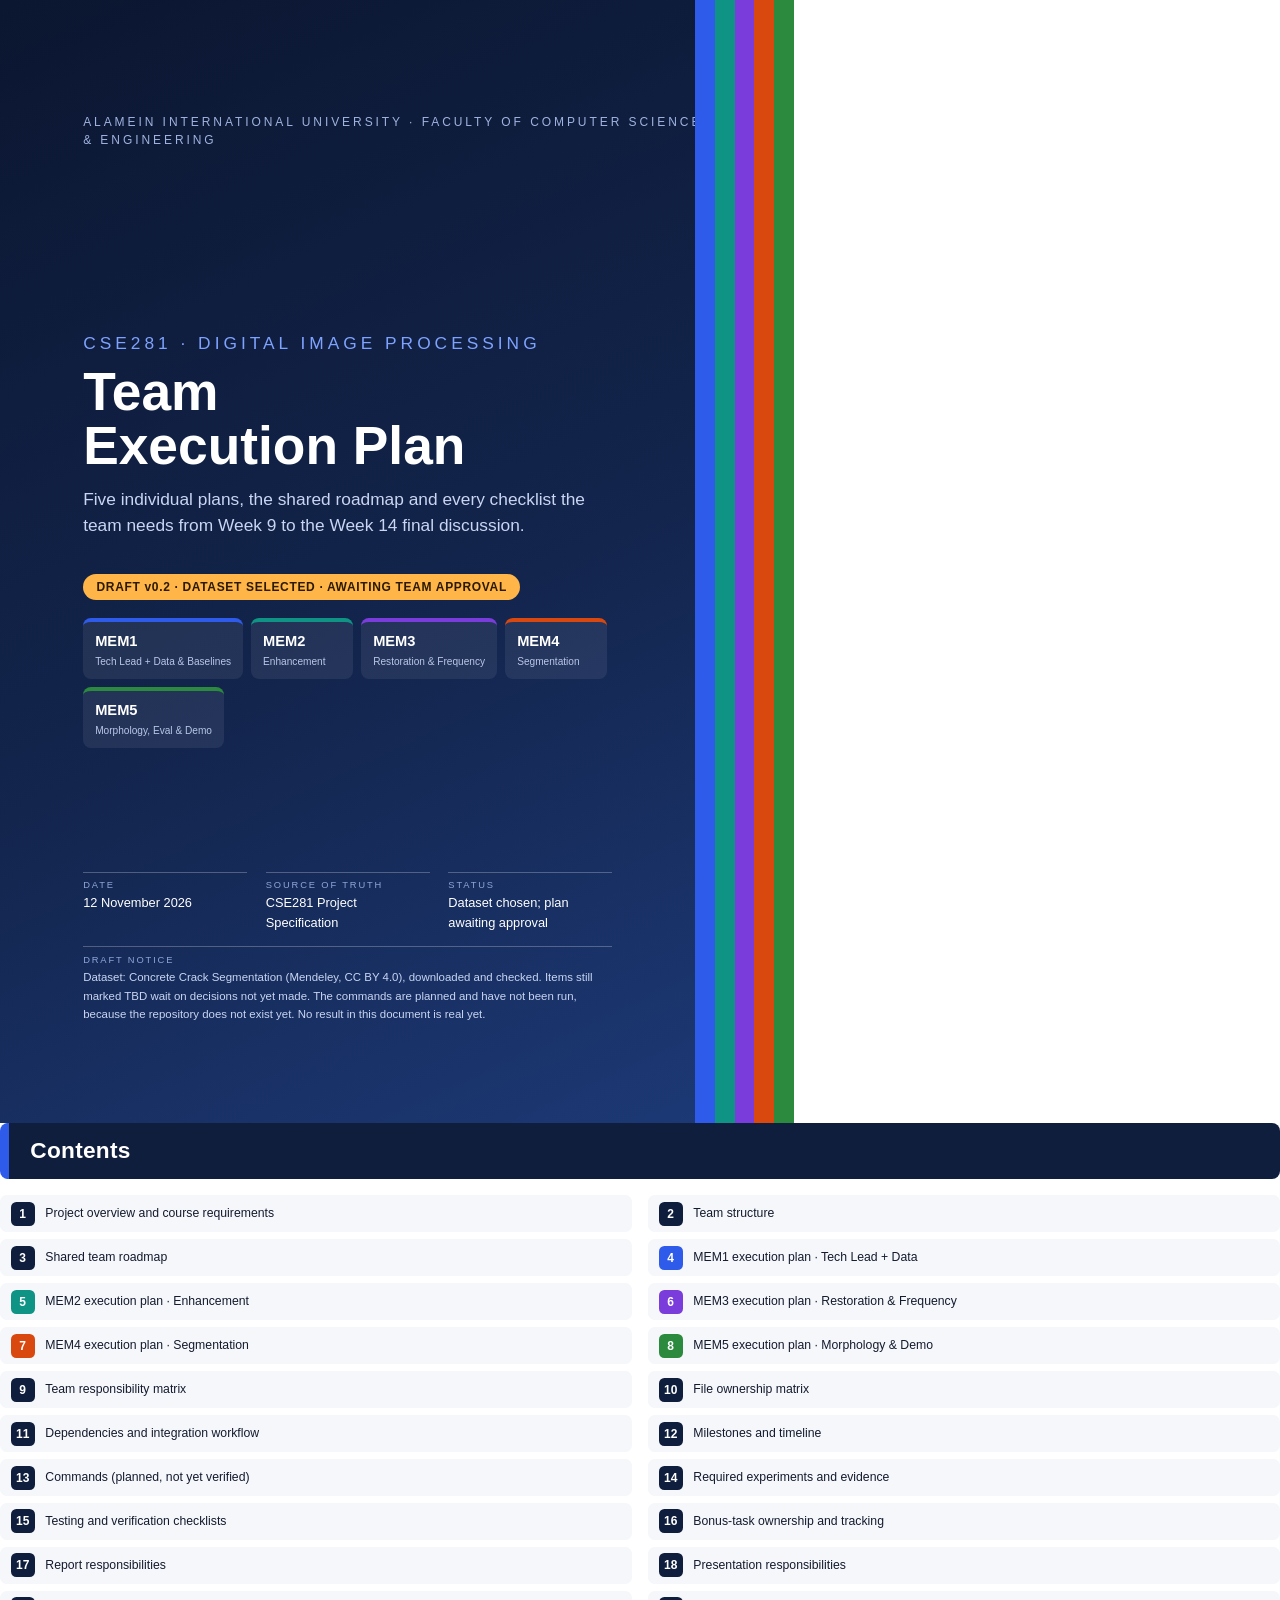
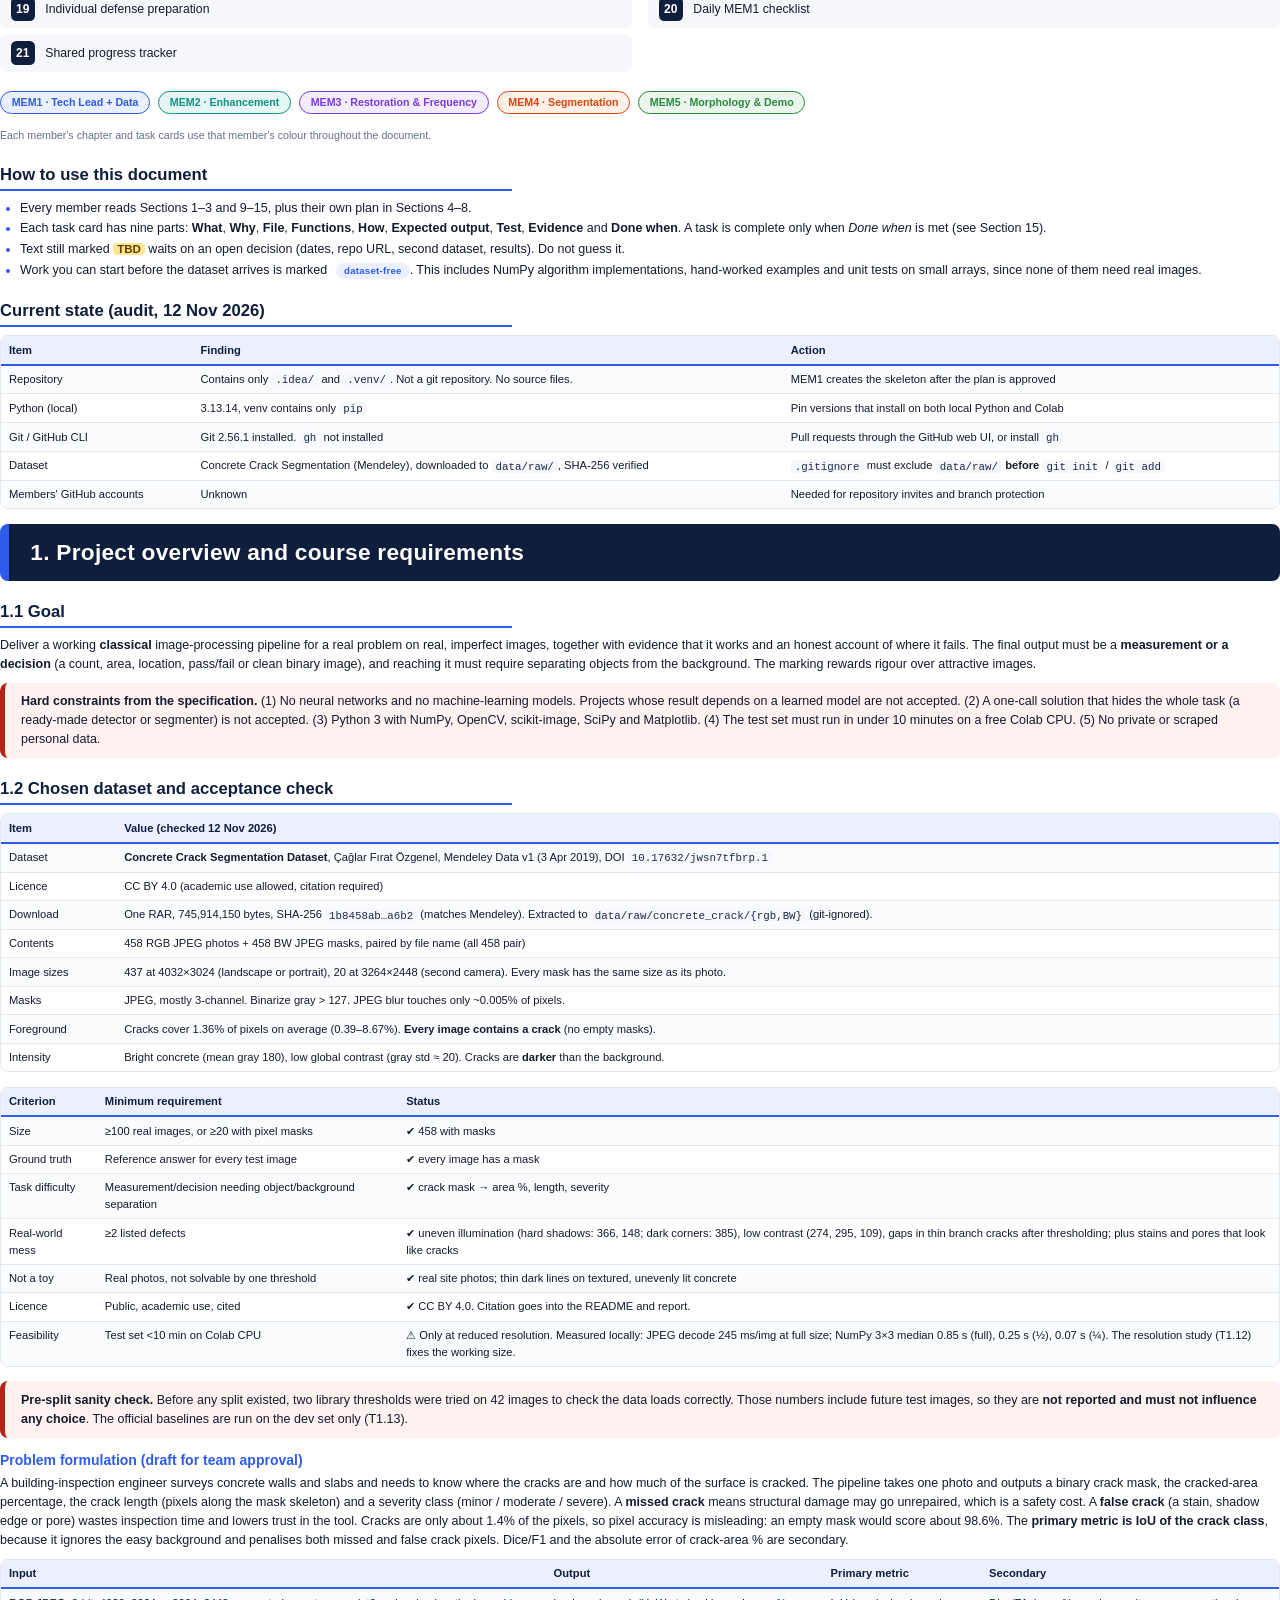
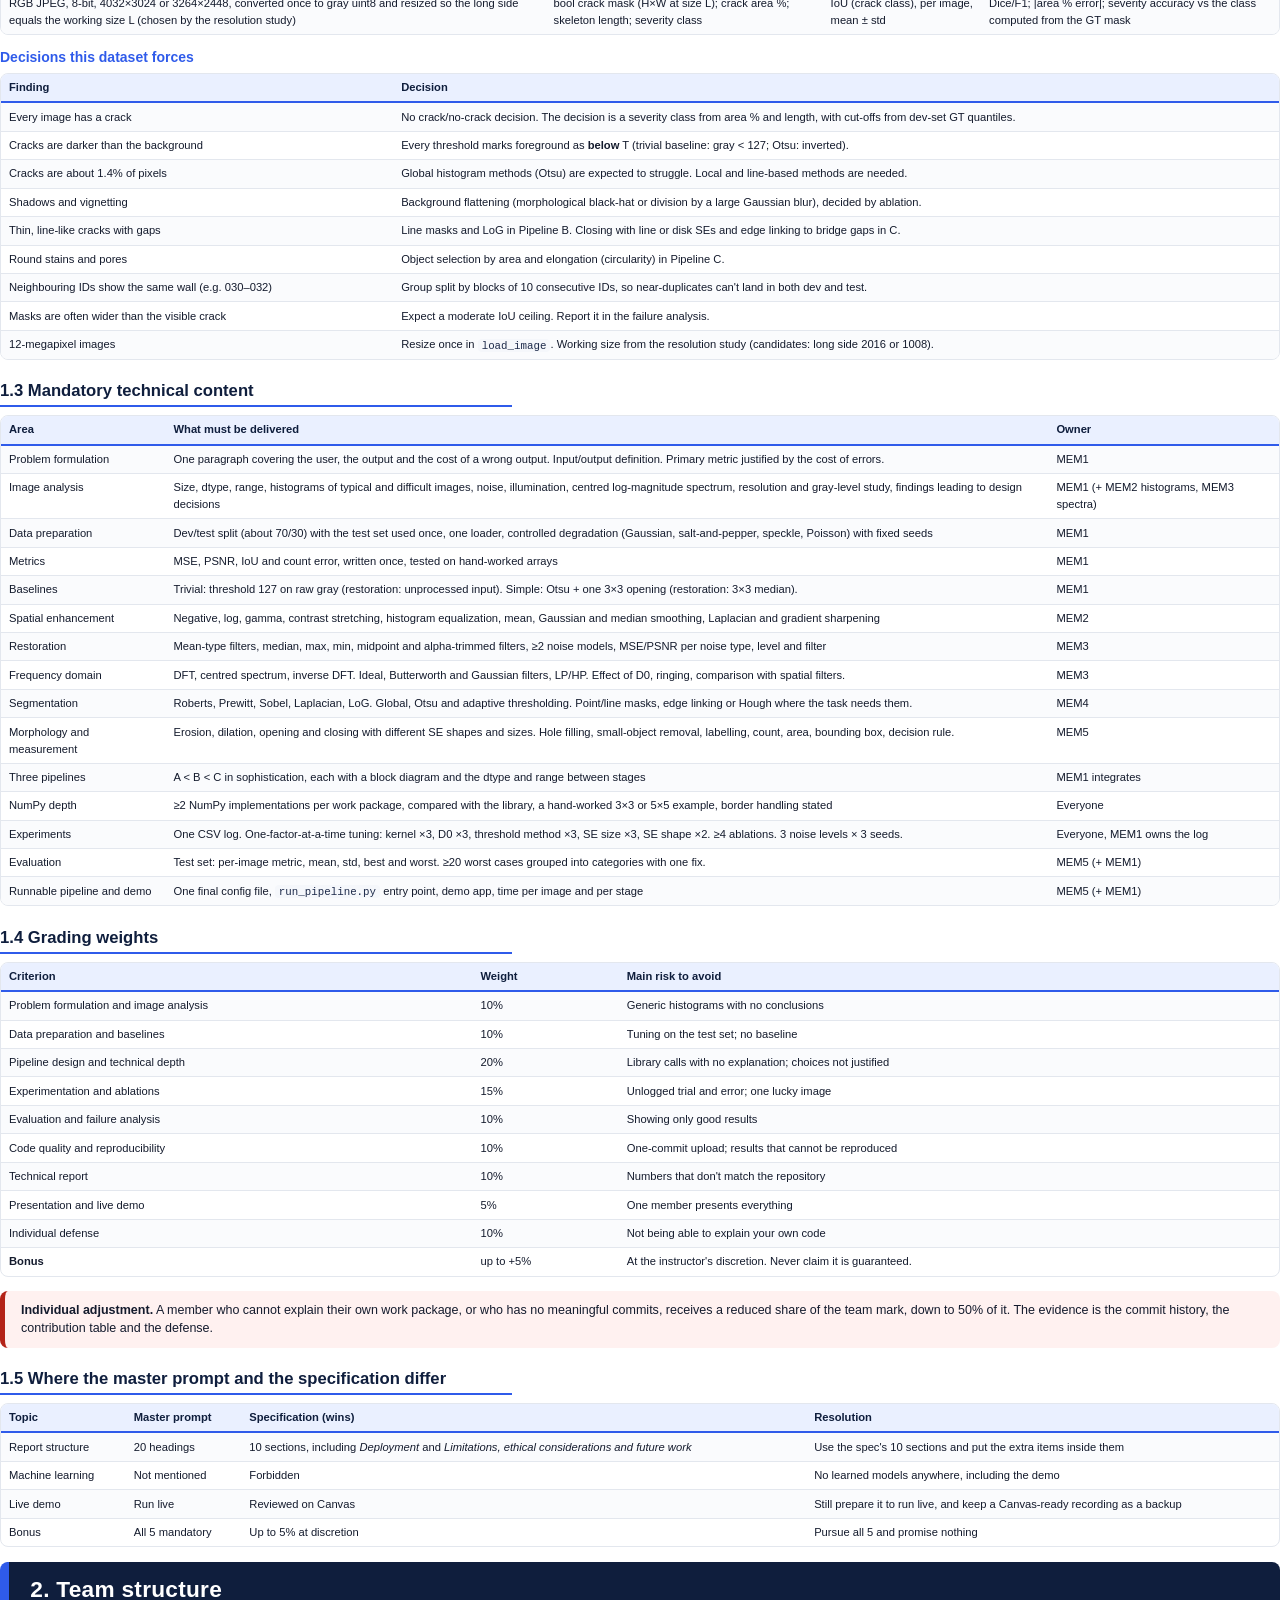
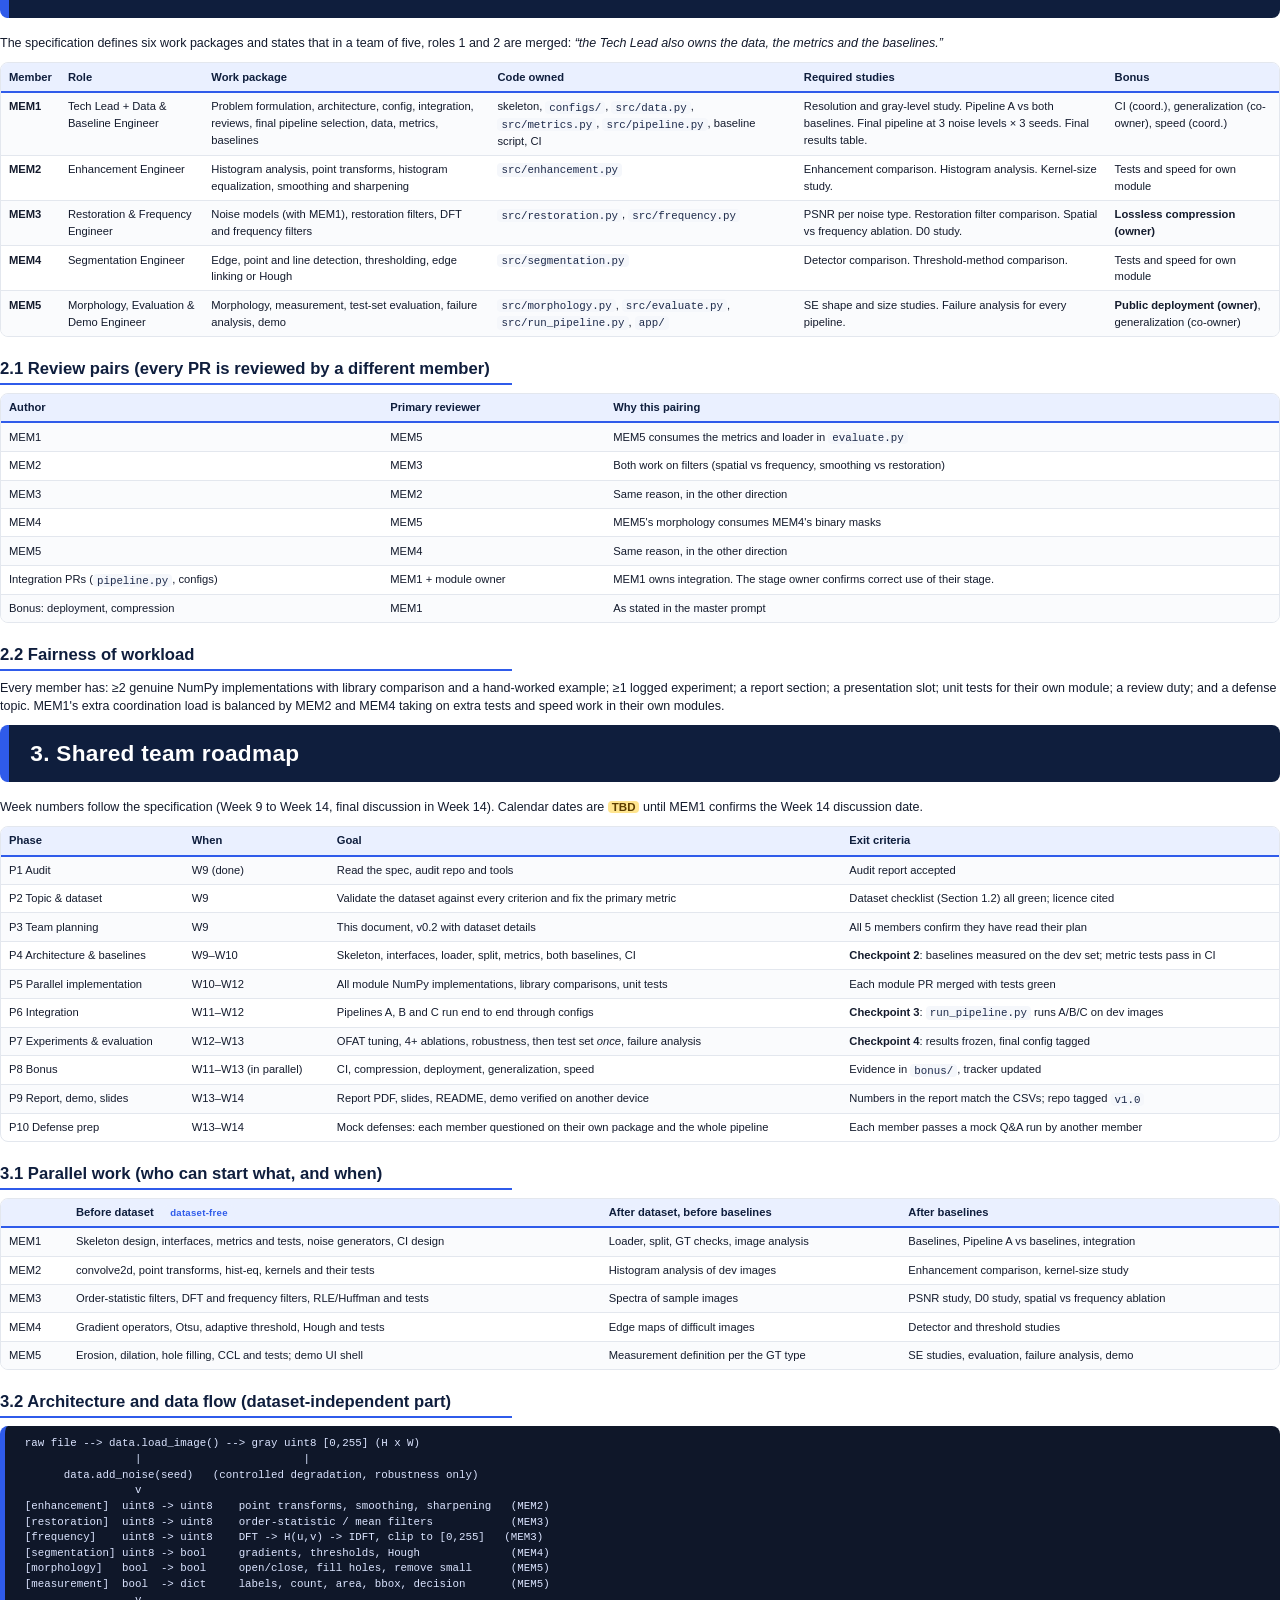
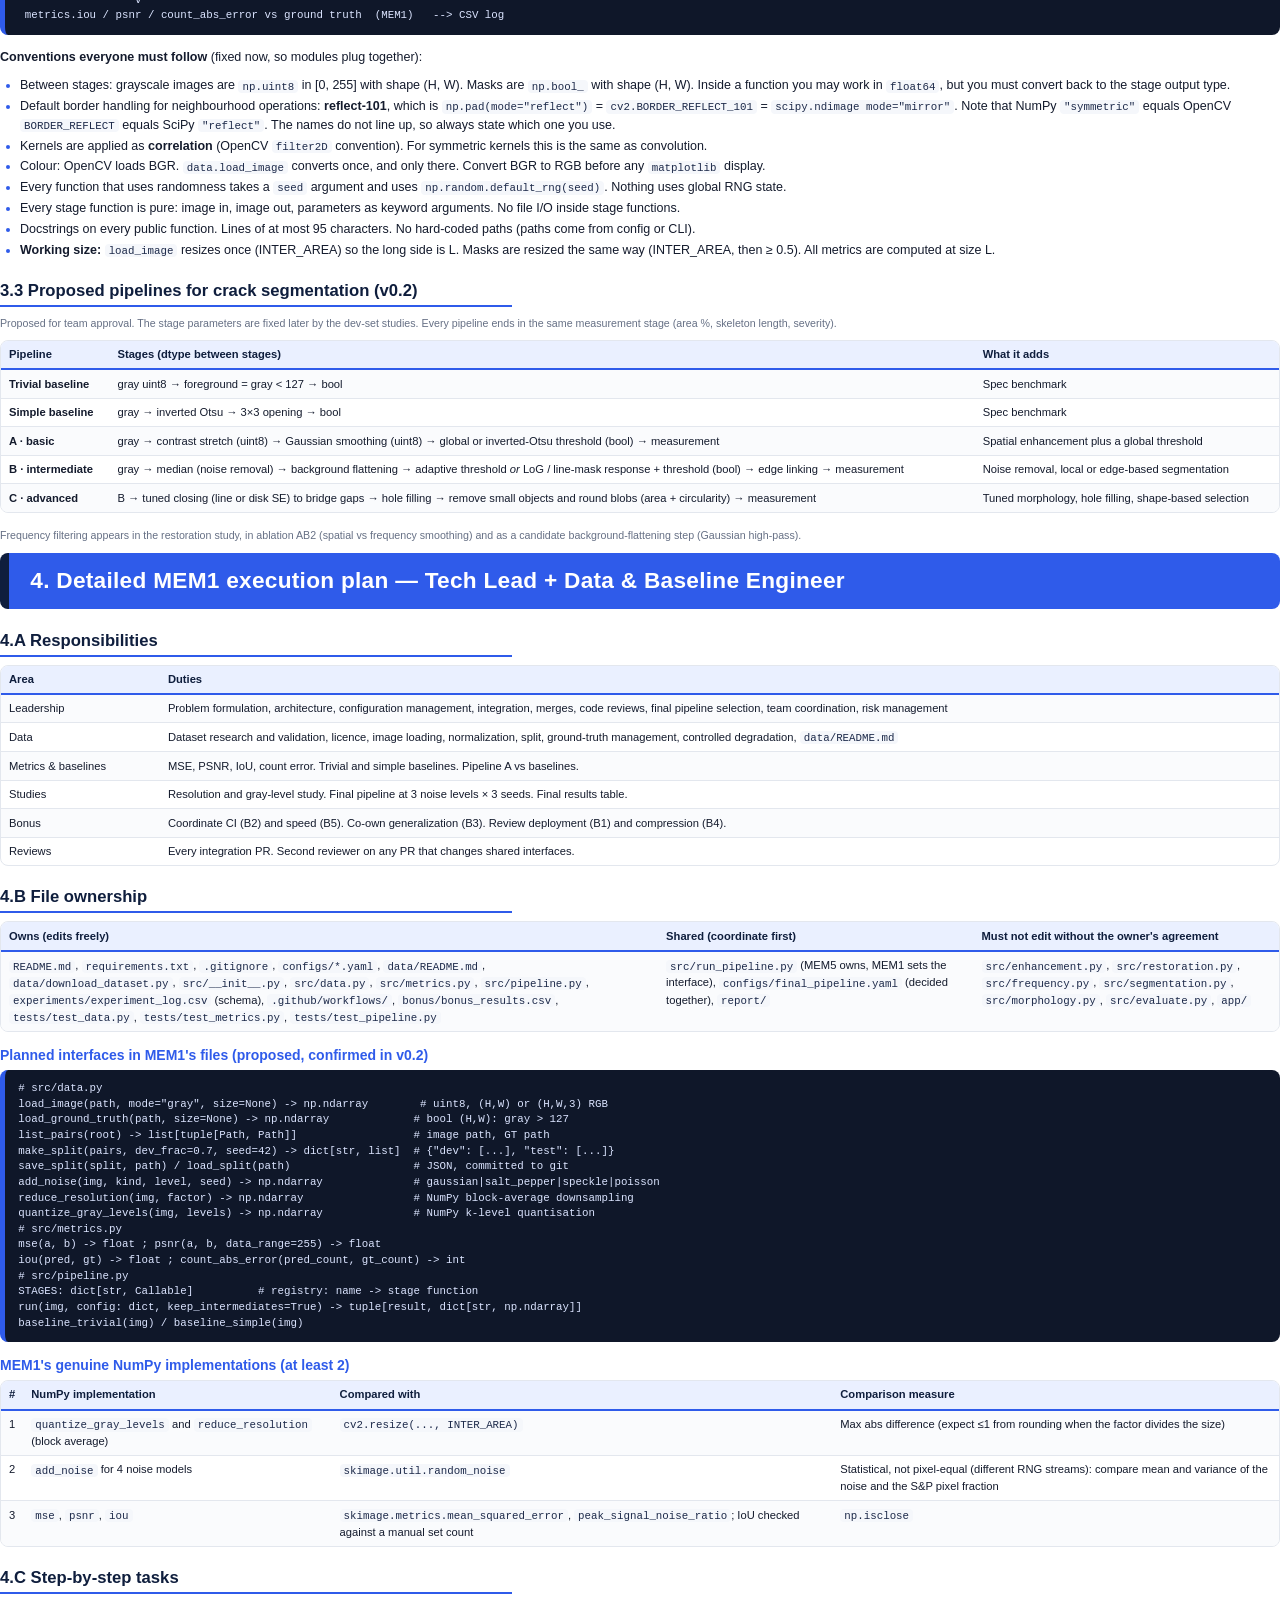
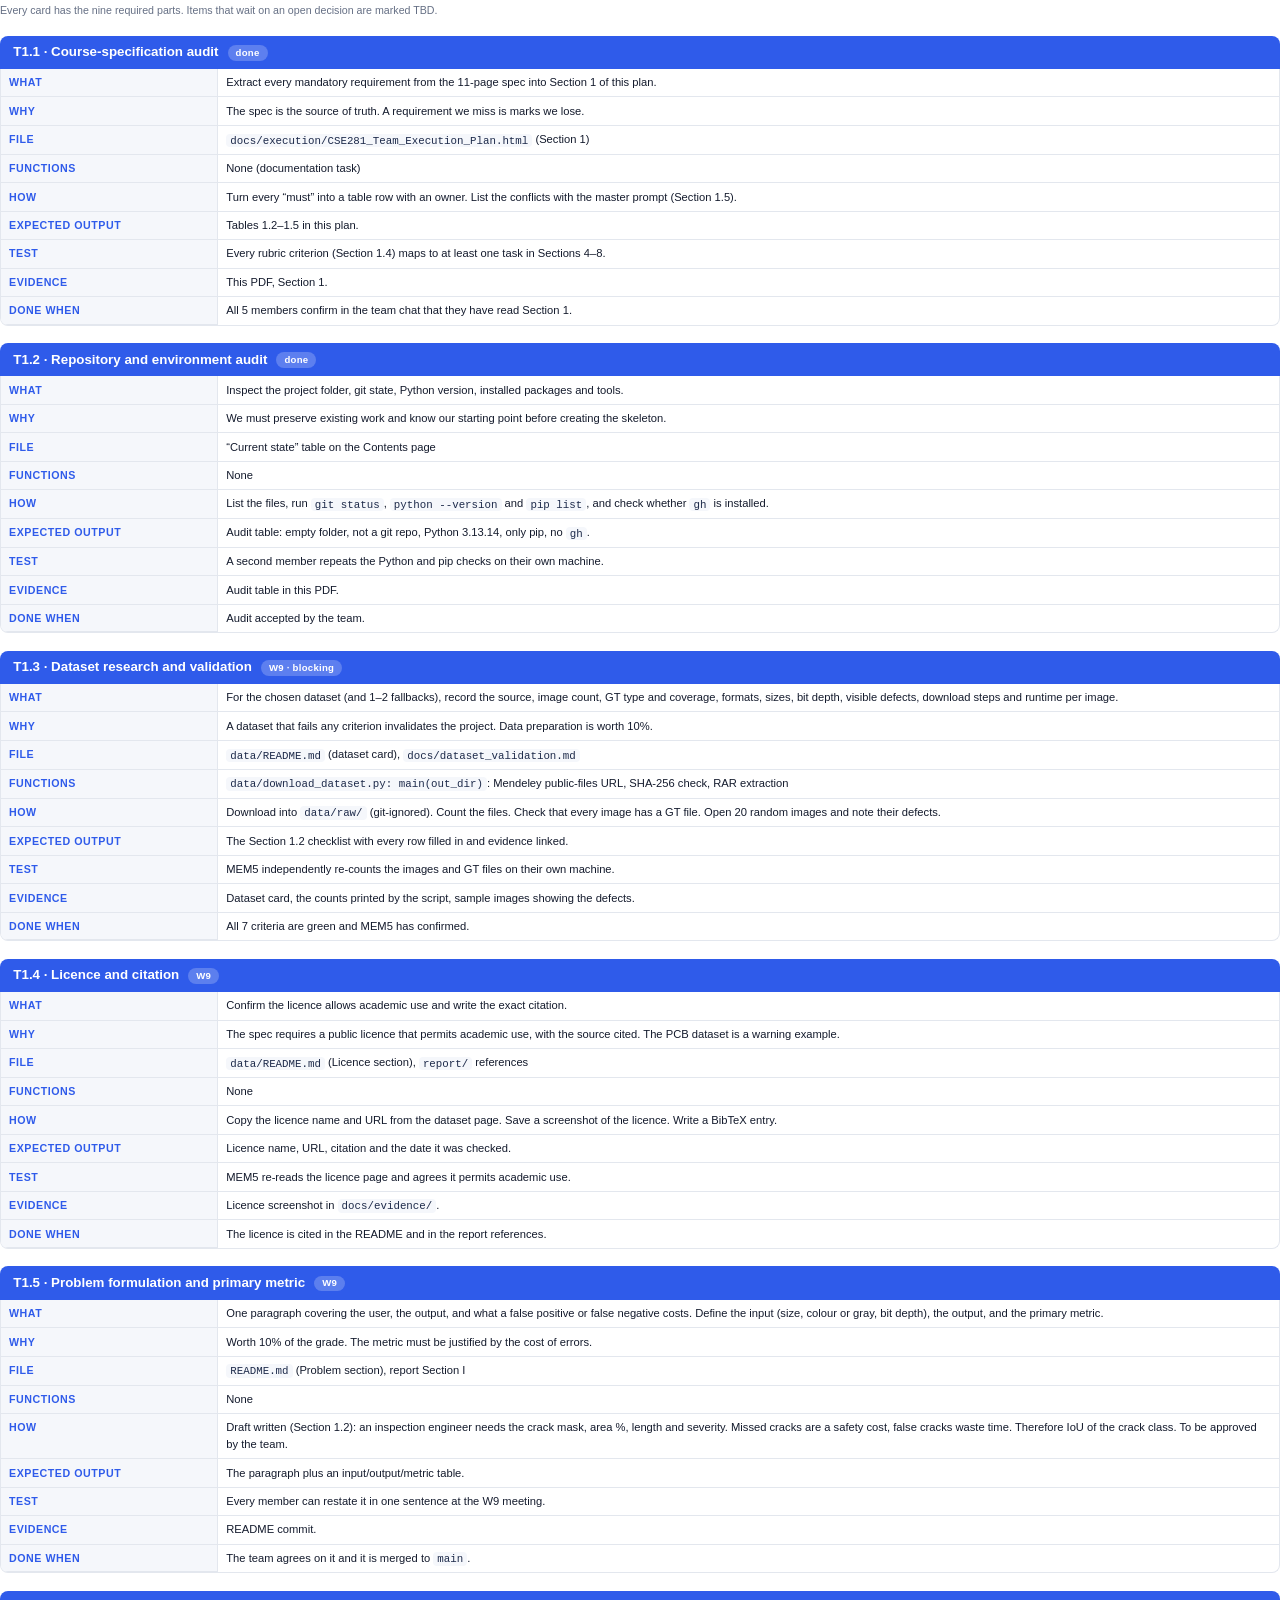
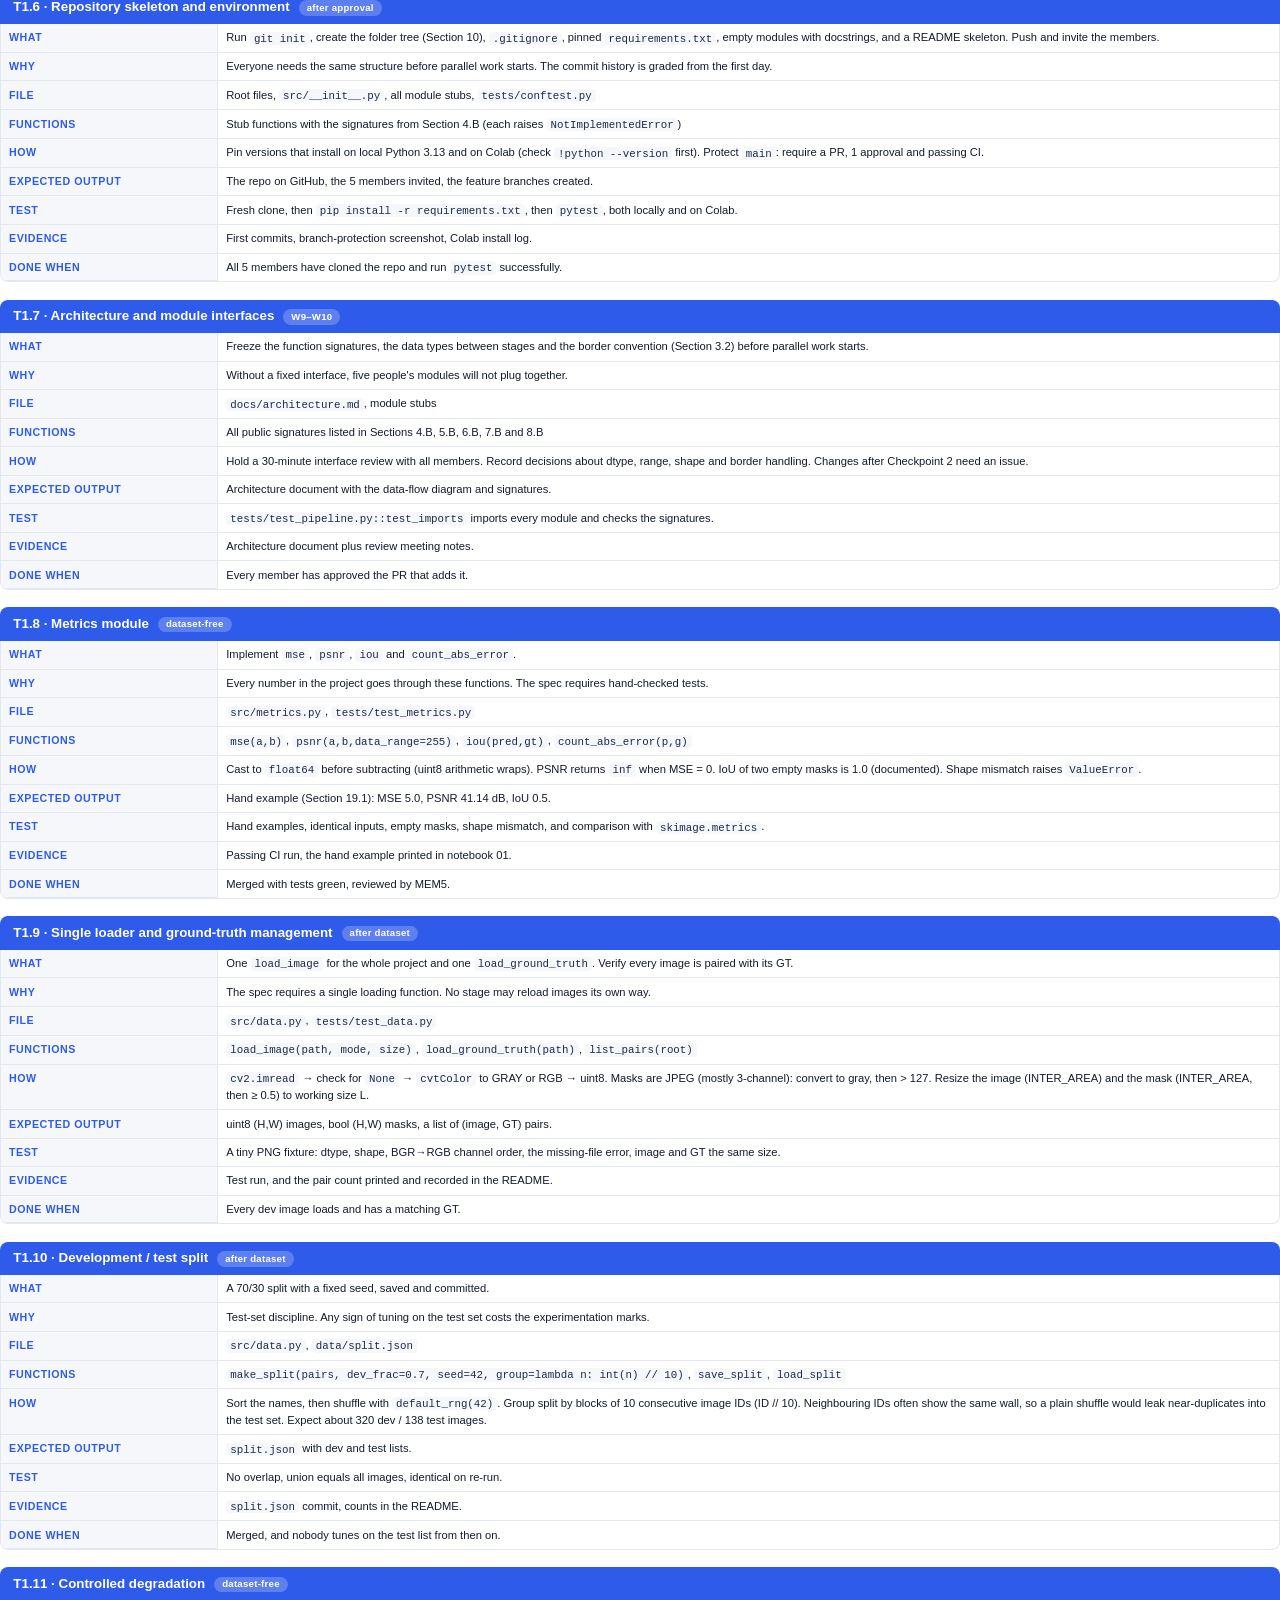
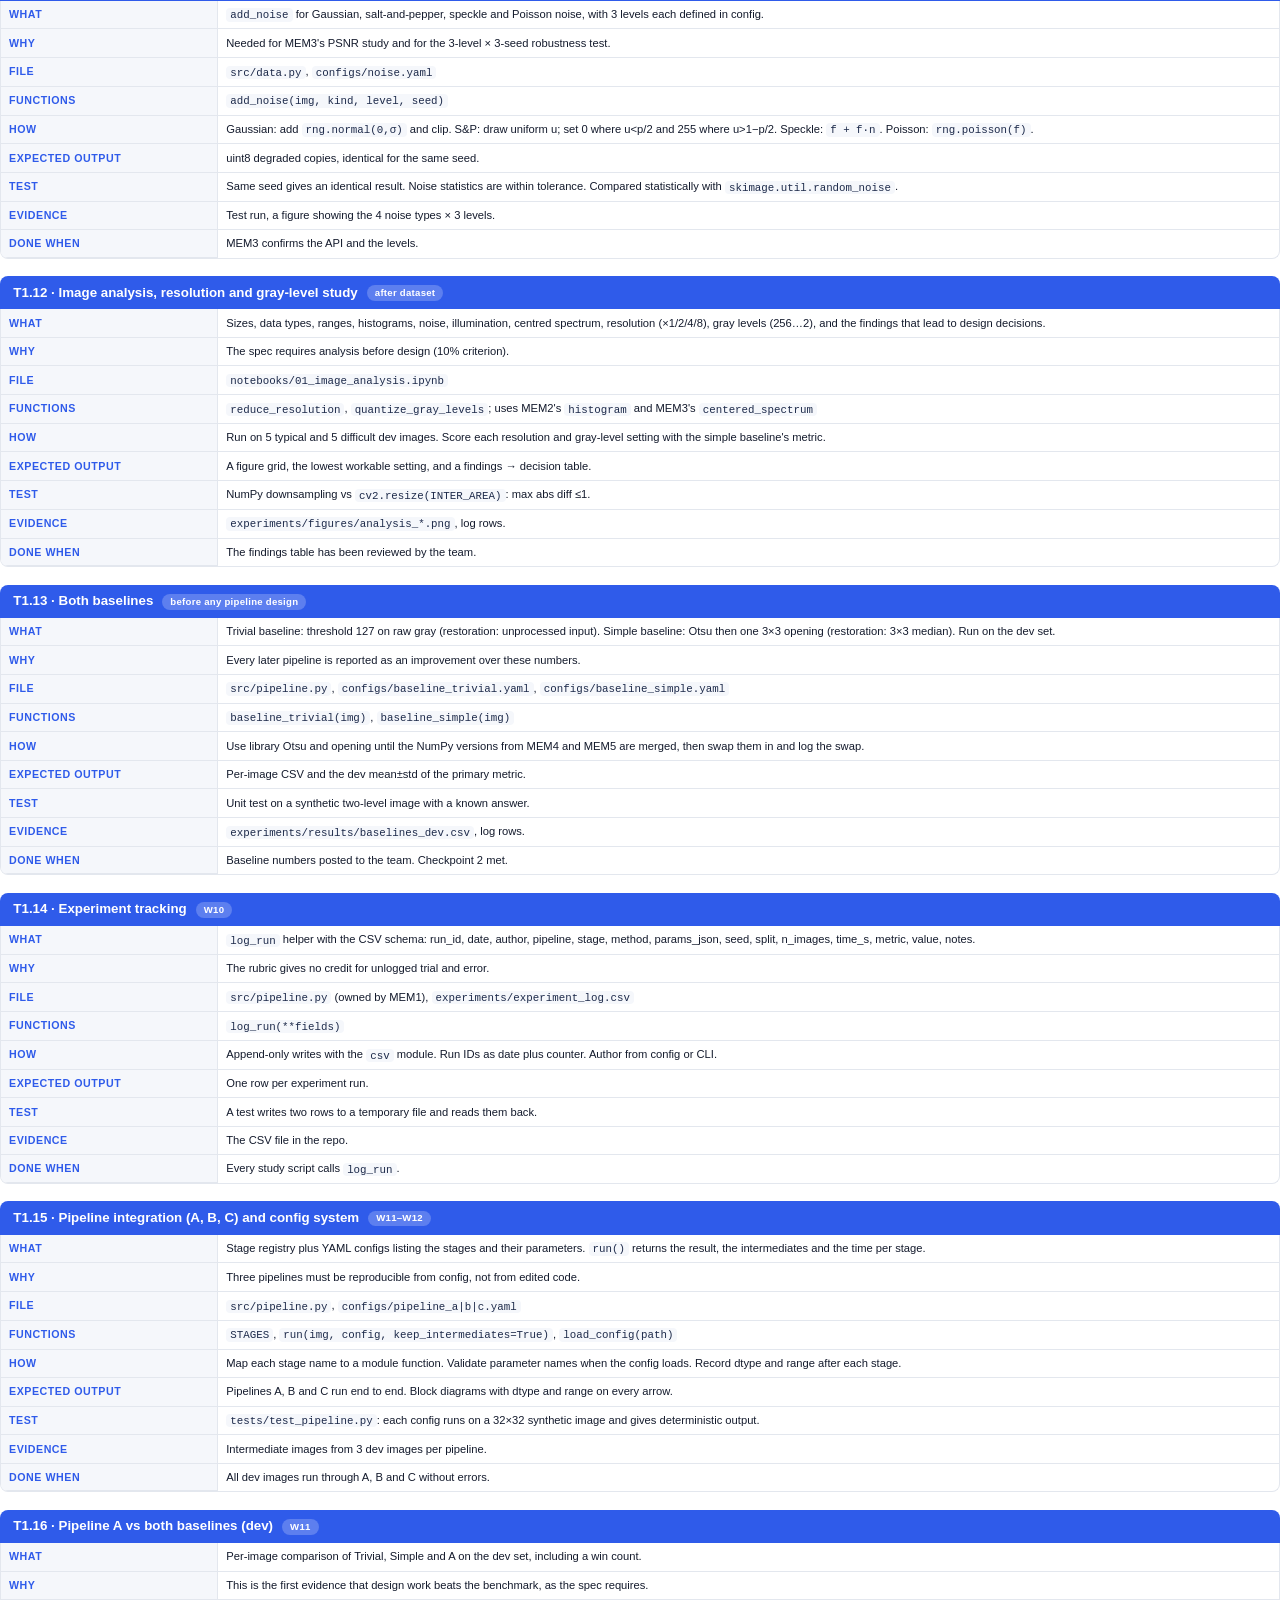
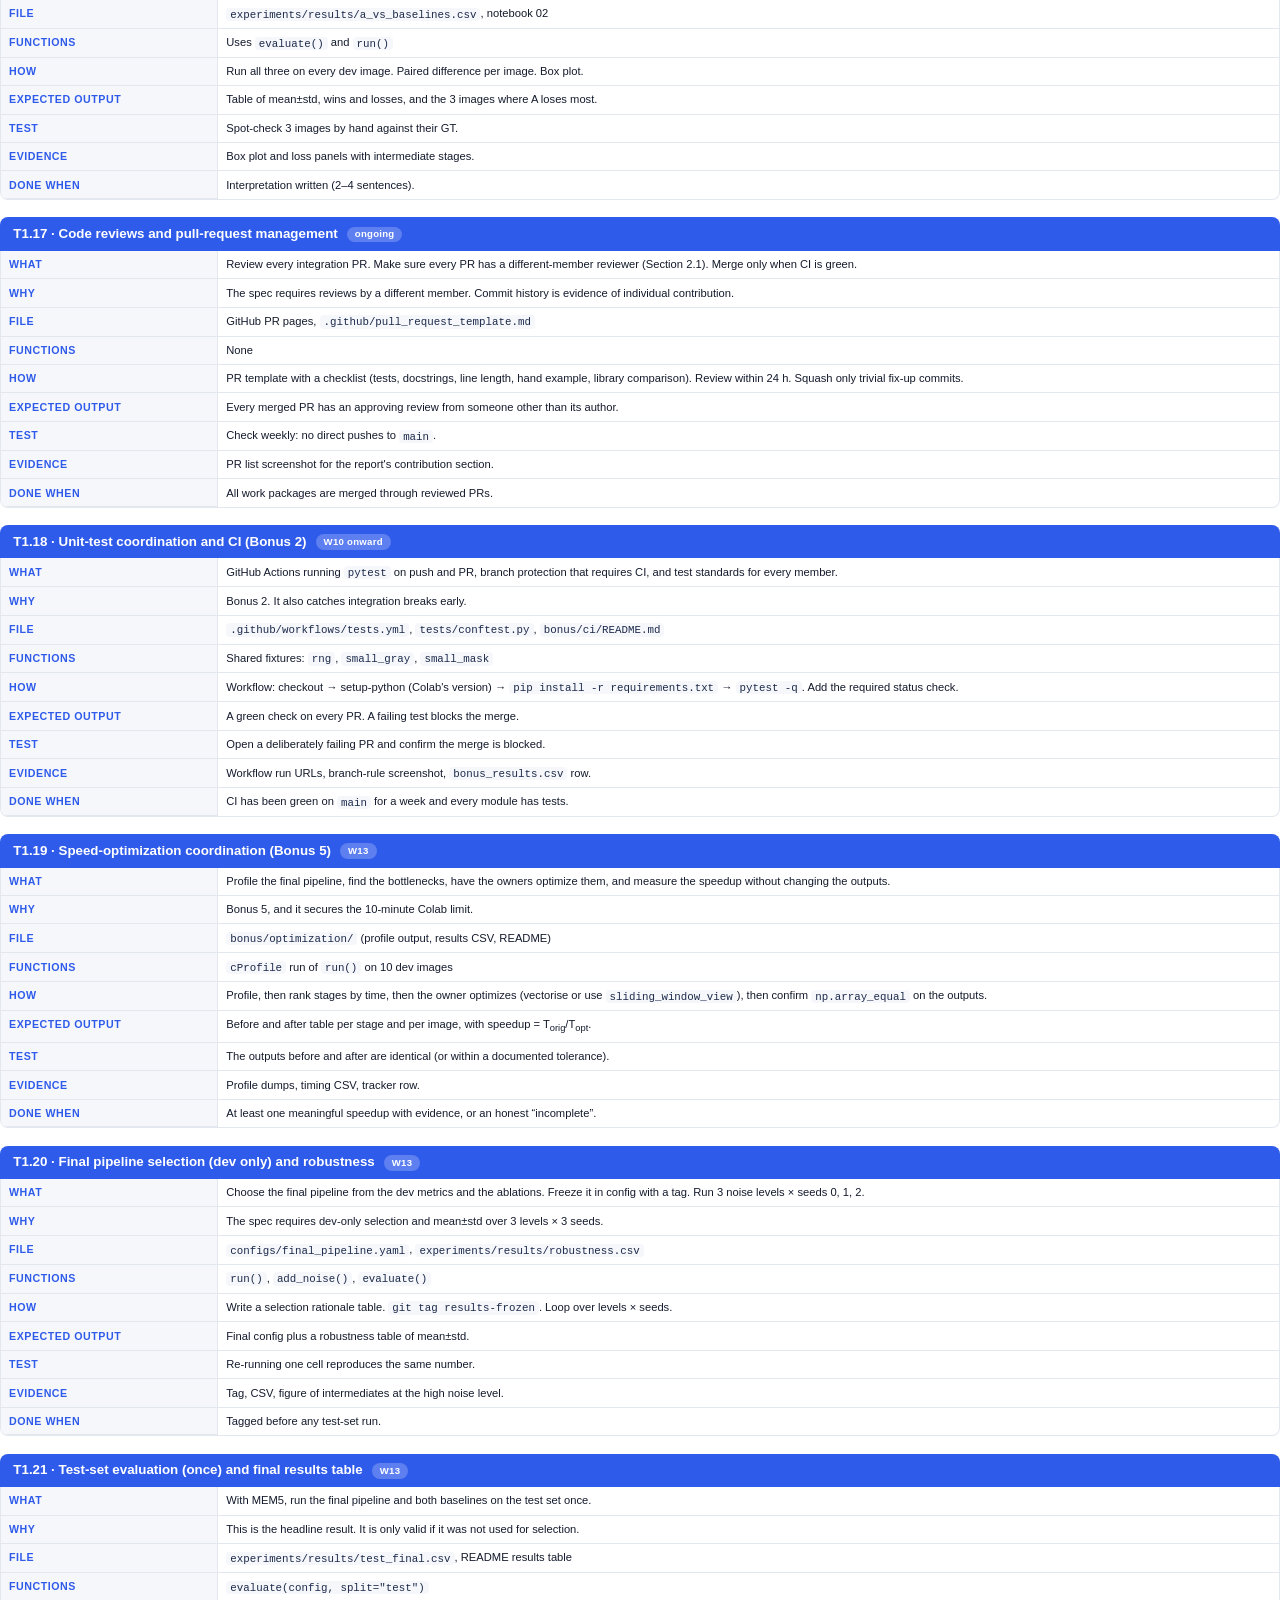
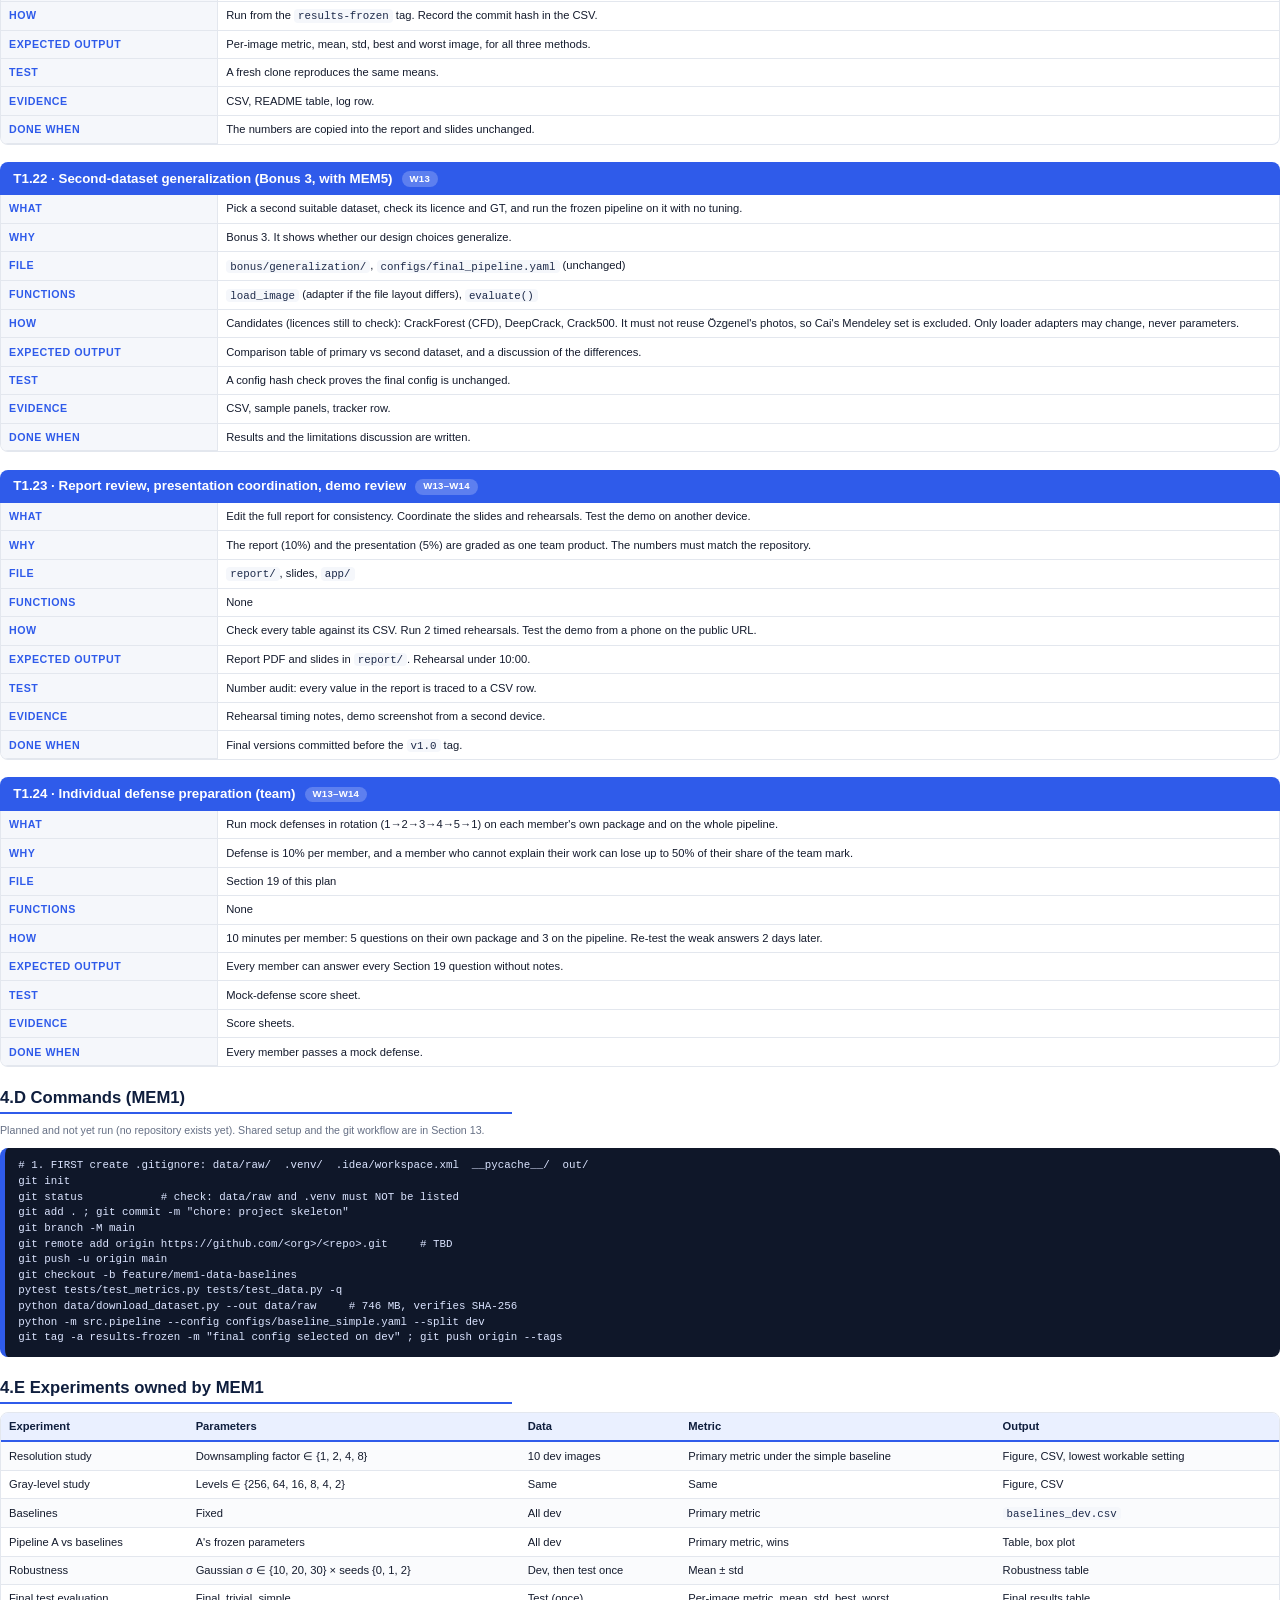
==== docs/execution/CSE281_Team_Execution_Plan.html @ 4f9681aa "chore: project skeleton, pinned requirements and planning documents - .gitignore excludes data/raw/ " ====
<!doctype html>
<html lang="en">
<head>
<meta charset="utf-8">
<title>CSE281 Team Execution Plan (Draft v0.2)</title>
<link rel="stylesheet" href="style.css">
</head>
<body>

<!-- ============================== COVER ============================== -->
<section class="cover">
  <div class="stripes">
    <span style="background:#2f5bea"></span><span style="background:#0e9384"></span>
    <span style="background:#7a3cdb"></span><span style="background:#d9480f"></span>
    <span style="background:#2b8a3e"></span>
  </div>
  <div class="uni">Alamein International University &middot; Faculty of Computer Science &amp; Engineering</div>
  <div class="course">CSE281 &middot; Digital Image Processing</div>
  <div class="title">Team<br>Execution Plan</div>
  <div class="sub">Five individual plans, the shared roadmap and every checklist the team needs
    from Week 9 to the Week 14 final discussion.</div>
  <span class="pill">DRAFT v0.2 &middot; DATASET SELECTED &middot; AWAITING TEAM APPROVAL</span>
  <div class="members">
    <div class="m1"><b>MEM1</b><i>Tech Lead + Data &amp; Baselines</i></div>
    <div class="m2"><b>MEM2</b><i>Enhancement</i></div>
    <div class="m3"><b>MEM3</b><i>Restoration &amp; Frequency</i></div>
    <div class="m4"><b>MEM4</b><i>Segmentation</i></div>
    <div class="m5"><b>MEM5</b><i>Morphology, Eval &amp; Demo</i></div>
  </div>
  <div class="meta">
    <div><small>Date</small><span>12 November 2026</span></div>
    <div><small>Source of truth</small><span>CSE281 Project Specification</span></div>
    <div><small>Status</small><span>Dataset chosen; plan awaiting approval</span></div>
    <div style="grid-column: span 3"><small>Draft notice</small><span style="font-size:8.6pt;color:#c9d5f2">
      Dataset: Concrete Crack Segmentation (Mendeley, CC BY 4.0), downloaded and checked. Items still
      marked TBD wait on decisions not yet made. The commands are planned and have not been run,
      because the repository does not exist yet. No result in this document is real yet.</span></div>
  </div>
</section>

<!-- ============================== TOC ============================== -->
<section class="page-break toc">
<h1>Contents</h1>
<div class="toc-grid">
  <div><b>1</b>Project overview and course requirements</div>
  <div><b>2</b>Team structure</div>
  <div><b>3</b>Shared team roadmap</div>
  <div class="m1"><b>4</b>MEM1 execution plan &middot; Tech Lead + Data</div>
  <div class="m2"><b>5</b>MEM2 execution plan &middot; Enhancement</div>
  <div class="m3"><b>6</b>MEM3 execution plan &middot; Restoration &amp; Frequency</div>
  <div class="m4"><b>7</b>MEM4 execution plan &middot; Segmentation</div>
  <div class="m5"><b>8</b>MEM5 execution plan &middot; Morphology &amp; Demo</div>
  <div><b>9</b>Team responsibility matrix</div>
  <div><b>10</b>File ownership matrix</div>
  <div><b>11</b>Dependencies and integration workflow</div>
  <div><b>12</b>Milestones and timeline</div>
  <div><b>13</b>Commands (planned, not yet verified)</div>
  <div><b>14</b>Required experiments and evidence</div>
  <div><b>15</b>Testing and verification checklists</div>
  <div><b>16</b>Bonus-task ownership and tracking</div>
  <div><b>17</b>Report responsibilities</div>
  <div><b>18</b>Presentation responsibilities</div>
  <div><b>19</b>Individual defense preparation</div>
  <div><b>20</b>Daily MEM1 checklist</div>
  <div><b>21</b>Shared progress tracker</div>
</div>
<div class="legend">
  <span class="m1">MEM1 &middot; Tech Lead + Data</span><span class="m2">MEM2 &middot; Enhancement</span>
  <span class="m3">MEM3 &middot; Restoration &amp; Frequency</span><span class="m4">MEM4 &middot; Segmentation</span>
  <span class="m5">MEM5 &middot; Morphology &amp; Demo</span>
</div>
<p class="small">Each member's chapter and task cards use that member's colour throughout the document.</p>

<h2>How to use this document</h2>
<ul>
  <li>Every member reads Sections 1&ndash;3 and 9&ndash;15, plus their own plan in Sections 4&ndash;8.</li>
  <li>Each task card has nine parts: <b>What</b>, <b>Why</b>, <b>File</b>, <b>Functions</b>,
      <b>How</b>, <b>Expected output</b>, <b>Test</b>, <b>Evidence</b> and <b>Done when</b>.
      A task is complete only when <i>Done when</i> is met (see Section 15).</li>
  <li>Text still marked <span class="tbd">TBD</span> waits on an open decision (dates, repo URL, second dataset, results). Do not guess it.</li>
  <li>Work you can start before the dataset arrives is marked <span class="tag">dataset-free</span>.
      This includes NumPy algorithm implementations, hand-worked examples and unit tests on small
      arrays, since none of them need real images.</li>
</ul>

<h2>Current state (audit, 12 Nov 2026)</h2>
<table>
  <tr><th>Item</th><th>Finding</th><th>Action</th></tr>
  <tr><td>Repository</td><td>Contains only <code>.idea/</code> and <code>.venv/</code>. Not a git repository. No source files.</td><td>MEM1 creates the skeleton after the plan is approved</td></tr>
  <tr><td>Python (local)</td><td>3.13.14, venv contains only <code>pip</code></td><td>Pin versions that install on both local Python and Colab</td></tr>
  <tr><td>Git / GitHub CLI</td><td>Git 2.56.1 installed. <code>gh</code> not installed</td><td>Pull requests through the GitHub web UI, or install <code>gh</code></td></tr>
  <tr><td>Dataset</td><td>Concrete Crack Segmentation (Mendeley), downloaded to <code>data/raw/</code>, SHA-256 verified</td><td><code>.gitignore</code> must exclude <code>data/raw/</code> <b>before</b> <code>git init</code> / <code>git add</code></td></tr>
  <tr><td>Members' GitHub accounts</td><td>Unknown</td><td>Needed for repository invites and branch protection</td></tr>
</table>
</section>

<!-- ============================== 1 ============================== -->
<section class="page-break">
<h1>1. Project overview and course requirements</h1>

<h2>1.1 Goal</h2>
<p>Deliver a working <b>classical</b> image-processing pipeline for a real problem on real,
imperfect images, together with evidence that it works and an honest account of where it fails.
The final output must be a <b>measurement or a decision</b> (a count, area, location, pass/fail
or clean binary image), and reaching it must require separating objects from the background.
The marking rewards rigour over attractive images.</p>

<div class="warn"><b>Hard constraints from the specification.</b>
(1) No neural networks and no machine-learning models. Projects whose result depends on a learned
model are not accepted. (2) A one-call solution that hides the whole task (a ready-made detector
or segmenter) is not accepted. (3) Python 3 with NumPy, OpenCV, scikit-image, SciPy and
Matplotlib. (4) The test set must run in under 10 minutes on a free Colab CPU.
(5) No private or scraped personal data.</div>

<h2>1.2 Chosen dataset and acceptance check</h2>
<table>
  <tr><th>Item</th><th>Value (checked 12 Nov 2026)</th></tr>
  <tr><td>Dataset</td><td><b>Concrete Crack Segmentation Dataset</b>, &Ccedil;a&#287;lar F&#305;rat &Ouml;zgenel,
    Mendeley Data v1 (3 Apr 2019), DOI <code>10.17632/jwsn7tfbrp.1</code></td></tr>
  <tr><td>Licence</td><td>CC BY 4.0 (academic use allowed, citation required)</td></tr>
  <tr><td>Download</td><td>One RAR, 745,914,150 bytes, SHA-256 <code>1b8458ab&hellip;a6b2</code>
    (matches Mendeley). Extracted to <code>data/raw/concrete_crack/{rgb,BW}</code> (git-ignored).</td></tr>
  <tr><td>Contents</td><td>458 RGB JPEG photos + 458 BW JPEG masks, paired by file name (all 458 pair)</td></tr>
  <tr><td>Image sizes</td><td>437 at 4032&times;3024 (landscape or portrait), 20 at 3264&times;2448 (second camera).
    Every mask has the same size as its photo.</td></tr>
  <tr><td>Masks</td><td>JPEG, mostly 3-channel. Binarize gray &gt; 127. JPEG blur touches only ~0.005% of pixels.</td></tr>
  <tr><td>Foreground</td><td>Cracks cover 1.36% of pixels on average (0.39&ndash;8.67%). <b>Every image contains a
    crack</b> (no empty masks).</td></tr>
  <tr><td>Intensity</td><td>Bright concrete (mean gray 180), low global contrast (gray std &asymp; 20). Cracks are
    <b>darker</b> than the background.</td></tr>
</table>
<table>
  <tr><th>Criterion</th><th>Minimum requirement</th><th>Status</th></tr>
  <tr><td>Size</td><td>&ge;100 real images, or &ge;20 with pixel masks</td><td>&#10004; 458 with masks</td></tr>
  <tr><td>Ground truth</td><td>Reference answer for every test image</td><td>&#10004; every image has a mask</td></tr>
  <tr><td>Task difficulty</td><td>Measurement/decision needing object/background separation</td><td>&#10004; crack mask &rarr; area %, length, severity</td></tr>
  <tr><td>Real-world mess</td><td>&ge;2 listed defects</td><td>&#10004; uneven illumination (hard shadows: 366, 148; dark corners: 385), low contrast (274, 295, 109), gaps in thin branch cracks after thresholding; plus stains and pores that look like cracks</td></tr>
  <tr><td>Not a toy</td><td>Real photos, not solvable by one threshold</td><td>&#10004; real site photos; thin dark lines on textured, unevenly lit concrete</td></tr>
  <tr><td>Licence</td><td>Public, academic use, cited</td><td>&#10004; CC BY 4.0. Citation goes into the README and report.</td></tr>
  <tr><td>Feasibility</td><td>Test set &lt;10 min on Colab CPU</td><td>&#9888; Only at reduced resolution. Measured locally: JPEG decode 245 ms/img at full size; NumPy 3&times;3 median 0.85 s (full), 0.25 s (&frac12;), 0.07 s (&frac14;). The resolution study (T1.12) fixes the working size.</td></tr>
</table>
<div class="warn"><b>Pre-split sanity check.</b> Before any split existed, two library thresholds were tried
on 42 images to check the data loads correctly. Those numbers include future test images, so they are
<b>not reported and must not influence any choice</b>. The official baselines are run on the dev set only (T1.13).</div>

<h3>Problem formulation (draft for team approval)</h3>
<p>A building-inspection engineer surveys concrete walls and slabs and needs to know where the cracks are
and how much of the surface is cracked. The pipeline takes one photo and outputs a binary crack mask, the
cracked-area percentage, the crack length (pixels along the mask skeleton) and a severity class
(minor / moderate / severe). A <b>missed crack</b> means structural damage may go unrepaired, which is a
safety cost. A <b>false crack</b> (a stain, shadow edge or pore) wastes inspection time and lowers trust in
the tool. Cracks are only about 1.4% of the pixels, so pixel accuracy is misleading: an empty mask would score
about 98.6%. The <b>primary metric is IoU of the crack class</b>, because it ignores the easy background and
penalises both missed and false crack pixels. Dice/F1 and the absolute error of crack-area % are secondary.</p>
<table>
  <tr><th>Input</th><th>Output</th><th>Primary metric</th><th>Secondary</th></tr>
  <tr><td>RGB JPEG, 8-bit, 4032&times;3024 or 3264&times;2448, converted once to gray uint8 and resized so the
    long side equals the working size L (chosen by the resolution study)</td>
    <td>bool crack mask (H&times;W at size L); crack area %; skeleton length; severity class</td>
    <td>IoU (crack class), per image, mean &plusmn; std</td>
    <td>Dice/F1; |area % error|; severity accuracy vs the class computed from the GT mask</td></tr>
</table>
<h3>Decisions this dataset forces</h3>
<table>
  <tr><th>Finding</th><th>Decision</th></tr>
  <tr><td>Every image has a crack</td><td>No crack/no-crack decision. The decision is a severity class from area % and length, with cut-offs from dev-set GT quantiles.</td></tr>
  <tr><td>Cracks are darker than the background</td><td>Every threshold marks foreground as <b>below</b> T (trivial baseline: gray &lt; 127; Otsu: inverted).</td></tr>
  <tr><td>Cracks are about 1.4% of pixels</td><td>Global histogram methods (Otsu) are expected to struggle. Local and line-based methods are needed.</td></tr>
  <tr><td>Shadows and vignetting</td><td>Background flattening (morphological black-hat or division by a large Gaussian blur), decided by ablation.</td></tr>
  <tr><td>Thin, line-like cracks with gaps</td><td>Line masks and LoG in Pipeline B. Closing with line or disk SEs and edge linking to bridge gaps in C.</td></tr>
  <tr><td>Round stains and pores</td><td>Object selection by area and elongation (circularity) in Pipeline C.</td></tr>
  <tr><td>Neighbouring IDs show the same wall (e.g. 030&ndash;032)</td><td>Group split by blocks of 10 consecutive IDs, so near-duplicates can't land in both dev and test.</td></tr>
  <tr><td>Masks are often wider than the visible crack</td><td>Expect a moderate IoU ceiling. Report it in the failure analysis.</td></tr>
  <tr><td>12-megapixel images</td><td>Resize once in <code>load_image</code>. Working size from the resolution study (candidates: long side 2016 or 1008).</td></tr>
</table>

<h2>1.3 Mandatory technical content</h2>
<table>
  <tr><th>Area</th><th>What must be delivered</th><th>Owner</th></tr>
  <tr><td>Problem formulation</td><td>One paragraph covering the user, the output and the cost of a wrong output. Input/output definition. Primary metric justified by the cost of errors.</td><td>MEM1</td></tr>
  <tr><td>Image analysis</td><td>Size, dtype, range, histograms of typical and difficult images, noise, illumination, centred log-magnitude spectrum, resolution and gray-level study, findings leading to design decisions</td><td>MEM1 (+ MEM2 histograms, MEM3 spectra)</td></tr>
  <tr><td>Data preparation</td><td>Dev/test split (about 70/30) with the test set used once, one loader, controlled degradation (Gaussian, salt-and-pepper, speckle, Poisson) with fixed seeds</td><td>MEM1</td></tr>
  <tr><td>Metrics</td><td>MSE, PSNR, IoU and count error, written once, tested on hand-worked arrays</td><td>MEM1</td></tr>
  <tr><td>Baselines</td><td>Trivial: threshold 127 on raw gray (restoration: unprocessed input). Simple: Otsu + one 3&times;3 opening (restoration: 3&times;3 median).</td><td>MEM1</td></tr>
  <tr><td>Spatial enhancement</td><td>Negative, log, gamma, contrast stretching, histogram equalization, mean, Gaussian and median smoothing, Laplacian and gradient sharpening</td><td>MEM2</td></tr>
  <tr><td>Restoration</td><td>Mean-type filters, median, max, min, midpoint and alpha-trimmed filters, &ge;2 noise models, MSE/PSNR per noise type, level and filter</td><td>MEM3</td></tr>
  <tr><td>Frequency domain</td><td>DFT, centred spectrum, inverse DFT. Ideal, Butterworth and Gaussian filters, LP/HP. Effect of D0, ringing, comparison with spatial filters.</td><td>MEM3</td></tr>
  <tr><td>Segmentation</td><td>Roberts, Prewitt, Sobel, Laplacian, LoG. Global, Otsu and adaptive thresholding. Point/line masks, edge linking or Hough where the task needs them.</td><td>MEM4</td></tr>
  <tr><td>Morphology and measurement</td><td>Erosion, dilation, opening and closing with different SE shapes and sizes. Hole filling, small-object removal, labelling, count, area, bounding box, decision rule.</td><td>MEM5</td></tr>
  <tr><td>Three pipelines</td><td>A &lt; B &lt; C in sophistication, each with a block diagram and the dtype and range between stages</td><td>MEM1 integrates</td></tr>
  <tr><td>NumPy depth</td><td>&ge;2 NumPy implementations per work package, compared with the library, a hand-worked 3&times;3 or 5&times;5 example, border handling stated</td><td>Everyone</td></tr>
  <tr><td>Experiments</td><td>One CSV log. One-factor-at-a-time tuning: kernel &times;3, D0 &times;3, threshold method &times;3, SE size &times;3, SE shape &times;2. &ge;4 ablations. 3 noise levels &times; 3 seeds.</td><td>Everyone, MEM1 owns the log</td></tr>
  <tr><td>Evaluation</td><td>Test set: per-image metric, mean, std, best and worst. &ge;20 worst cases grouped into categories with one fix.</td><td>MEM5 (+ MEM1)</td></tr>
  <tr><td>Runnable pipeline and demo</td><td>One final config file, <code>run_pipeline.py</code> entry point, demo app, time per image and per stage</td><td>MEM5 (+ MEM1)</td></tr>
</table>

<h2>1.4 Grading weights</h2>
<table>
  <tr><th>Criterion</th><th>Weight</th><th>Main risk to avoid</th></tr>
  <tr><td>Problem formulation and image analysis</td><td>10%</td><td>Generic histograms with no conclusions</td></tr>
  <tr><td>Data preparation and baselines</td><td>10%</td><td>Tuning on the test set; no baseline</td></tr>
  <tr><td>Pipeline design and technical depth</td><td>20%</td><td>Library calls with no explanation; choices not justified</td></tr>
  <tr><td>Experimentation and ablations</td><td>15%</td><td>Unlogged trial and error; one lucky image</td></tr>
  <tr><td>Evaluation and failure analysis</td><td>10%</td><td>Showing only good results</td></tr>
  <tr><td>Code quality and reproducibility</td><td>10%</td><td>One-commit upload; results that cannot be reproduced</td></tr>
  <tr><td>Technical report</td><td>10%</td><td>Numbers that don't match the repository</td></tr>
  <tr><td>Presentation and live demo</td><td>5%</td><td>One member presents everything</td></tr>
  <tr><td>Individual defense</td><td>10%</td><td>Not being able to explain your own code</td></tr>
  <tr><td><b>Bonus</b></td><td>up to +5%</td><td>At the instructor's discretion. Never claim it is guaranteed.</td></tr>
</table>
<div class="warn"><b>Individual adjustment.</b> A member who cannot explain their own work package,
or who has no meaningful commits, receives a reduced share of the team mark, down to 50% of it.
The evidence is the commit history, the contribution table and the defense.</div>

<h2>1.5 Where the master prompt and the specification differ</h2>
<table>
  <tr><th>Topic</th><th>Master prompt</th><th>Specification (wins)</th><th>Resolution</th></tr>
  <tr><td>Report structure</td><td>20 headings</td><td>10 sections, including <i>Deployment</i> and <i>Limitations, ethical considerations and future work</i></td><td>Use the spec's 10 sections and put the extra items inside them</td></tr>
  <tr><td>Machine learning</td><td>Not mentioned</td><td>Forbidden</td><td>No learned models anywhere, including the demo</td></tr>
  <tr><td>Live demo</td><td>Run live</td><td>Reviewed on Canvas</td><td>Still prepare it to run live, and keep a Canvas-ready recording as a backup</td></tr>
  <tr><td>Bonus</td><td>All 5 mandatory</td><td>Up to 5% at discretion</td><td>Pursue all 5 and promise nothing</td></tr>
</table>
</section>

<!-- ============================== 2 ============================== -->
<section class="page-break">
<h1>2. Team structure</h1>
<p>The specification defines six work packages and states that in a team of five, roles 1 and 2
are merged: <i>&ldquo;the Tech Lead also owns the data, the metrics and the baselines.&rdquo;</i></p>
<table>
  <tr><th>Member</th><th>Role</th><th>Work package</th><th>Code owned</th><th>Required studies</th><th>Bonus</th></tr>
  <tr><td><b>MEM1</b></td><td>Tech Lead + Data &amp; Baseline Engineer</td><td>Problem formulation, architecture, config, integration, reviews, final pipeline selection, data, metrics, baselines</td><td>skeleton, <code>configs/</code>, <code>src/data.py</code>, <code>src/metrics.py</code>, <code>src/pipeline.py</code>, baseline script, CI</td><td>Resolution and gray-level study. Pipeline A vs both baselines. Final pipeline at 3 noise levels &times; 3 seeds. Final results table.</td><td>CI (coord.), generalization (co-owner), speed (coord.)</td></tr>
  <tr><td><b>MEM2</b></td><td>Enhancement Engineer</td><td>Histogram analysis, point transforms, histogram equalization, smoothing and sharpening</td><td><code>src/enhancement.py</code></td><td>Enhancement comparison. Histogram analysis. Kernel-size study.</td><td>Tests and speed for own module</td></tr>
  <tr><td><b>MEM3</b></td><td>Restoration &amp; Frequency Engineer</td><td>Noise models (with MEM1), restoration filters, DFT and frequency filters</td><td><code>src/restoration.py</code>, <code>src/frequency.py</code></td><td>PSNR per noise type. Restoration filter comparison. Spatial vs frequency ablation. D0 study.</td><td><b>Lossless compression (owner)</b></td></tr>
  <tr><td><b>MEM4</b></td><td>Segmentation Engineer</td><td>Edge, point and line detection, thresholding, edge linking or Hough</td><td><code>src/segmentation.py</code></td><td>Detector comparison. Threshold-method comparison.</td><td>Tests and speed for own module</td></tr>
  <tr><td><b>MEM5</b></td><td>Morphology, Evaluation &amp; Demo Engineer</td><td>Morphology, measurement, test-set evaluation, failure analysis, demo</td><td><code>src/morphology.py</code>, <code>src/evaluate.py</code>, <code>src/run_pipeline.py</code>, <code>app/</code></td><td>SE shape and size studies. Failure analysis for every pipeline.</td><td><b>Public deployment (owner)</b>, generalization (co-owner)</td></tr>
</table>

<h2>2.1 Review pairs (every PR is reviewed by a different member)</h2>
<table>
  <tr><th>Author</th><th>Primary reviewer</th><th>Why this pairing</th></tr>
  <tr><td>MEM1</td><td>MEM5</td><td>MEM5 consumes the metrics and loader in <code>evaluate.py</code></td></tr>
  <tr><td>MEM2</td><td>MEM3</td><td>Both work on filters (spatial vs frequency, smoothing vs restoration)</td></tr>
  <tr><td>MEM3</td><td>MEM2</td><td>Same reason, in the other direction</td></tr>
  <tr><td>MEM4</td><td>MEM5</td><td>MEM5's morphology consumes MEM4's binary masks</td></tr>
  <tr><td>MEM5</td><td>MEM4</td><td>Same reason, in the other direction</td></tr>
  <tr><td>Integration PRs (<code>pipeline.py</code>, configs)</td><td>MEM1 + module owner</td><td>MEM1 owns integration. The stage owner confirms correct use of their stage.</td></tr>
  <tr><td>Bonus: deployment, compression</td><td>MEM1</td><td>As stated in the master prompt</td></tr>
</table>

<h2>2.2 Fairness of workload</h2>
<p>Every member has: &ge;2 genuine NumPy implementations with library comparison and a hand-worked
example; &ge;1 logged experiment; a report section; a presentation slot; unit tests for their own
module; a review duty; and a defense topic. MEM1's extra coordination load is balanced by MEM2 and
MEM4 taking on extra tests and speed work in their own modules.</p>
</section>

<!-- ============================== 3 ============================== -->
<section class="page-break">
<h1>3. Shared team roadmap</h1>
<p>Week numbers follow the specification (Week 9 to Week 14, final discussion in Week 14).
Calendar dates are <span class="tbd">TBD</span> until MEM1 confirms the Week 14 discussion date.</p>

<table>
  <tr><th>Phase</th><th>When</th><th>Goal</th><th>Exit criteria</th></tr>
  <tr><td>P1 Audit</td><td>W9 (done)</td><td>Read the spec, audit repo and tools</td><td>Audit report accepted</td></tr>
  <tr><td>P2 Topic &amp; dataset</td><td>W9</td><td>Validate the dataset against every criterion and fix the primary metric</td><td>Dataset checklist (Section 1.2) all green; licence cited</td></tr>
  <tr><td>P3 Team planning</td><td>W9</td><td>This document, v0.2 with dataset details</td><td>All 5 members confirm they have read their plan</td></tr>
  <tr><td>P4 Architecture &amp; baselines</td><td>W9&ndash;W10</td><td>Skeleton, interfaces, loader, split, metrics, both baselines, CI</td><td><b>Checkpoint 2</b>: baselines measured on the dev set; metric tests pass in CI</td></tr>
  <tr><td>P5 Parallel implementation</td><td>W10&ndash;W12</td><td>All module NumPy implementations, library comparisons, unit tests</td><td>Each module PR merged with tests green</td></tr>
  <tr><td>P6 Integration</td><td>W11&ndash;W12</td><td>Pipelines A, B and C run end to end through configs</td><td><b>Checkpoint 3</b>: <code>run_pipeline.py</code> runs A/B/C on dev images</td></tr>
  <tr><td>P7 Experiments &amp; evaluation</td><td>W12&ndash;W13</td><td>OFAT tuning, 4+ ablations, robustness, then test set <i>once</i>, failure analysis</td><td><b>Checkpoint 4</b>: results frozen, final config tagged</td></tr>
  <tr><td>P8 Bonus</td><td>W11&ndash;W13 (in parallel)</td><td>CI, compression, deployment, generalization, speed</td><td>Evidence in <code>bonus/</code>, tracker updated</td></tr>
  <tr><td>P9 Report, demo, slides</td><td>W13&ndash;W14</td><td>Report PDF, slides, README, demo verified on another device</td><td>Numbers in the report match the CSVs; repo tagged <code>v1.0</code></td></tr>
  <tr><td>P10 Defense prep</td><td>W13&ndash;W14</td><td>Mock defenses: each member questioned on their own package and the whole pipeline</td><td>Each member passes a mock Q&amp;A run by another member</td></tr>
</table>

<h2>3.1 Parallel work (who can start what, and when)</h2>
<table>
  <tr><th></th><th>Before dataset <span class="tag">dataset-free</span></th><th>After dataset, before baselines</th><th>After baselines</th></tr>
  <tr><td>MEM1</td><td>Skeleton design, interfaces, metrics and tests, noise generators, CI design</td><td>Loader, split, GT checks, image analysis</td><td>Baselines, Pipeline A vs baselines, integration</td></tr>
  <tr><td>MEM2</td><td>convolve2d, point transforms, hist-eq, kernels and their tests</td><td>Histogram analysis of dev images</td><td>Enhancement comparison, kernel-size study</td></tr>
  <tr><td>MEM3</td><td>Order-statistic filters, DFT and frequency filters, RLE/Huffman and tests</td><td>Spectra of sample images</td><td>PSNR study, D0 study, spatial vs frequency ablation</td></tr>
  <tr><td>MEM4</td><td>Gradient operators, Otsu, adaptive threshold, Hough and tests</td><td>Edge maps of difficult images</td><td>Detector and threshold studies</td></tr>
  <tr><td>MEM5</td><td>Erosion, dilation, hole filling, CCL and tests; demo UI shell</td><td>Measurement definition per the GT type</td><td>SE studies, evaluation, failure analysis, demo</td></tr>
</table>

<h2>3.2 Architecture and data flow (dataset-independent part)</h2>
<pre>
 raw file --> data.load_image() --> gray uint8 [0,255] (H x W)
                  |                         |
       data.add_noise(seed)   (controlled degradation, robustness only)
                  v
 [enhancement]  uint8 -> uint8    point transforms, smoothing, sharpening   (MEM2)
 [restoration]  uint8 -> uint8    order-statistic / mean filters            (MEM3)
 [frequency]    uint8 -> uint8    DFT -> H(u,v) -> IDFT, clip to [0,255]   (MEM3)
 [segmentation] uint8 -> bool     gradients, thresholds, Hough              (MEM4)
 [morphology]   bool  -> bool     open/close, fill holes, remove small      (MEM5)
 [measurement]  bool  -> dict     labels, count, area, bbox, decision       (MEM5)
                  v
 metrics.iou / psnr / count_abs_error vs ground truth  (MEM1)   --> CSV log
</pre>
<p><b>Conventions everyone must follow</b> (fixed now, so modules plug together):</p>
<ul>
  <li>Between stages: grayscale images are <code>np.uint8</code> in [0, 255] with shape (H, W).
      Masks are <code>np.bool_</code> with shape (H, W). Inside a function you may work in
      <code>float64</code>, but you must convert back to the stage output type.</li>
  <li>Default border handling for neighbourhood operations: <b>reflect-101</b>, which is
      <code>np.pad(mode="reflect")</code> = <code>cv2.BORDER_REFLECT_101</code> =
      <code>scipy.ndimage mode="mirror"</code>. Note that NumPy <code>"symmetric"</code> equals
      OpenCV <code>BORDER_REFLECT</code> equals SciPy <code>"reflect"</code>. The names do not
      line up, so always state which one you use.</li>
  <li>Kernels are applied as <b>correlation</b> (OpenCV <code>filter2D</code> convention). For
      symmetric kernels this is the same as convolution.</li>
  <li>Colour: OpenCV loads BGR. <code>data.load_image</code> converts once, and only there.
      Convert BGR to RGB before any <code>matplotlib</code> display.</li>
  <li>Every function that uses randomness takes a <code>seed</code> argument and uses
      <code>np.random.default_rng(seed)</code>. Nothing uses global RNG state.</li>
  <li>Every stage function is pure: image in, image out, parameters as keyword arguments. No file
      I/O inside stage functions.</li>
  <li>Docstrings on every public function. Lines of at most 95 characters. No hard-coded paths
      (paths come from config or CLI).</li>
  <li><b>Working size:</b> <code>load_image</code> resizes once (INTER_AREA) so the long side is L. Masks
      are resized the same way (INTER_AREA, then &ge; 0.5). All metrics are computed at size L.</li>
</ul>

<h2>3.3 Proposed pipelines for crack segmentation (v0.2)</h2>
<p class="small">Proposed for team approval. The stage parameters are fixed later by the dev-set studies.
Every pipeline ends in the same measurement stage (area %, skeleton length, severity).</p>
<table>
  <tr><th>Pipeline</th><th>Stages (dtype between stages)</th><th>What it adds</th></tr>
  <tr><td><b>Trivial baseline</b></td><td>gray uint8 &rarr; foreground = gray &lt; 127 &rarr; bool</td><td>Spec benchmark</td></tr>
  <tr><td><b>Simple baseline</b></td><td>gray &rarr; inverted Otsu &rarr; 3&times;3 opening &rarr; bool</td><td>Spec benchmark</td></tr>
  <tr><td><b>A &middot; basic</b></td><td>gray &rarr; contrast stretch (uint8) &rarr; Gaussian smoothing (uint8) &rarr; global or inverted-Otsu threshold (bool) &rarr; measurement</td><td>Spatial enhancement plus a global threshold</td></tr>
  <tr><td><b>B &middot; intermediate</b></td><td>gray &rarr; median (noise removal) &rarr; background flattening &rarr; adaptive threshold <i>or</i> LoG / line-mask response + threshold (bool) &rarr; edge linking &rarr; measurement</td><td>Noise removal, local or edge-based segmentation</td></tr>
  <tr><td><b>C &middot; advanced</b></td><td>B &rarr; tuned closing (line or disk SE) to bridge gaps &rarr; hole filling &rarr; remove small objects and round blobs (area + circularity) &rarr; measurement</td><td>Tuned morphology, hole filling, shape-based selection</td></tr>
</table>
<p class="small">Frequency filtering appears in the restoration study, in ablation AB2 (spatial vs frequency
smoothing) and as a candidate background-flattening step (Gaussian high-pass).</p>
</section>

<!-- ============================== 4 MEM1 ============================== -->
<section class="page-break mem m1">
<h1>4. Detailed MEM1 execution plan &mdash; Tech Lead + Data &amp; Baseline Engineer</h1>

<h2>4.A Responsibilities</h2>
<table>
  <tr><th>Area</th><th>Duties</th></tr>
  <tr><td>Leadership</td><td>Problem formulation, architecture, configuration management, integration, merges, code reviews, final pipeline selection, team coordination, risk management</td></tr>
  <tr><td>Data</td><td>Dataset research and validation, licence, image loading, normalization, split, ground-truth management, controlled degradation, <code>data/README.md</code></td></tr>
  <tr><td>Metrics &amp; baselines</td><td>MSE, PSNR, IoU, count error. Trivial and simple baselines. Pipeline A vs baselines.</td></tr>
  <tr><td>Studies</td><td>Resolution and gray-level study. Final pipeline at 3 noise levels &times; 3 seeds. Final results table.</td></tr>
  <tr><td>Bonus</td><td>Coordinate CI (B2) and speed (B5). Co-own generalization (B3). Review deployment (B1) and compression (B4).</td></tr>
  <tr><td>Reviews</td><td>Every integration PR. Second reviewer on any PR that changes shared interfaces.</td></tr>
</table>

<h2>4.B File ownership</h2>
<table>
  <tr><th>Owns (edits freely)</th><th>Shared (coordinate first)</th><th>Must not edit without the owner's agreement</th></tr>
  <tr><td><code>README.md</code>, <code>requirements.txt</code>, <code>.gitignore</code>, <code>configs/*.yaml</code>, <code>data/README.md</code>, <code>data/download_dataset.py</code>, <code>src/__init__.py</code>, <code>src/data.py</code>, <code>src/metrics.py</code>, <code>src/pipeline.py</code>, <code>experiments/experiment_log.csv</code> (schema), <code>.github/workflows/</code>, <code>bonus/bonus_results.csv</code>, <code>tests/test_data.py</code>, <code>tests/test_metrics.py</code>, <code>tests/test_pipeline.py</code></td>
      <td><code>src/run_pipeline.py</code> (MEM5 owns, MEM1 sets the interface), <code>configs/final_pipeline.yaml</code> (decided together), <code>report/</code></td>
      <td><code>src/enhancement.py</code>, <code>src/restoration.py</code>, <code>src/frequency.py</code>, <code>src/segmentation.py</code>, <code>src/morphology.py</code>, <code>src/evaluate.py</code>, <code>app/</code></td></tr>
</table>

<h3>Planned interfaces in MEM1's files (proposed, confirmed in v0.2)</h3>
<pre>
# src/data.py
load_image(path, mode="gray", size=None) -&gt; np.ndarray        # uint8, (H,W) or (H,W,3) RGB
load_ground_truth(path, size=None) -&gt; np.ndarray             # bool (H,W): gray &gt; 127
list_pairs(root) -&gt; list[tuple[Path, Path]]                  # image path, GT path
make_split(pairs, dev_frac=0.7, seed=42) -&gt; dict[str, list]  # {"dev": [...], "test": [...]}
save_split(split, path) / load_split(path)                   # JSON, committed to git
add_noise(img, kind, level, seed) -&gt; np.ndarray              # gaussian|salt_pepper|speckle|poisson
reduce_resolution(img, factor) -&gt; np.ndarray                 # NumPy block-average downsampling
quantize_gray_levels(img, levels) -&gt; np.ndarray              # NumPy k-level quantisation
# src/metrics.py
mse(a, b) -&gt; float ; psnr(a, b, data_range=255) -&gt; float
iou(pred, gt) -&gt; float ; count_abs_error(pred_count, gt_count) -&gt; int
# src/pipeline.py
STAGES: dict[str, Callable]          # registry: name -&gt; stage function
run(img, config: dict, keep_intermediates=True) -&gt; tuple[result, dict[str, np.ndarray]]
baseline_trivial(img) / baseline_simple(img)
</pre>

<h3>MEM1's genuine NumPy implementations (at least 2)</h3>
<table>
  <tr><th>#</th><th>NumPy implementation</th><th>Compared with</th><th>Comparison measure</th></tr>
  <tr><td>1</td><td><code>quantize_gray_levels</code> and <code>reduce_resolution</code> (block average)</td><td><code>cv2.resize(..., INTER_AREA)</code></td><td>Max abs difference (expect &le;1 from rounding when the factor divides the size)</td></tr>
  <tr><td>2</td><td><code>add_noise</code> for 4 noise models</td><td><code>skimage.util.random_noise</code></td><td>Statistical, not pixel-equal (different RNG streams): compare mean and variance of the noise and the S&amp;P pixel fraction</td></tr>
  <tr><td>3</td><td><code>mse</code>, <code>psnr</code>, <code>iou</code></td><td><code>skimage.metrics.mean_squared_error</code>, <code>peak_signal_noise_ratio</code>; IoU checked against a manual set count</td><td><code>np.isclose</code></td></tr>
</table>
</section>

<section class="m1">
<h2>4.C Step-by-step tasks</h2>
<p class="small">Every card has the nine required parts. Items that wait on an open decision are marked TBD.</p>
<p class="task-title">T1.1 &middot; Course-specification audit <span class="tag">done</span></p>
<table class="card"><tr><th>What</th><td>Extract every mandatory requirement from the 11-page spec into Section 1 of this plan.</td></tr><tr><th>Why</th><td>The spec is the source of truth. A requirement we miss is marks we lose.</td></tr><tr><th>File</th><td><code>docs/execution/CSE281_Team_Execution_Plan.html</code> (Section 1)</td></tr><tr><th>Functions</th><td>None (documentation task)</td></tr><tr><th>How</th><td>Turn every &ldquo;must&rdquo; into a table row with an owner. List the conflicts with the master prompt (Section 1.5).</td></tr><tr><th>Expected output</th><td>Tables 1.2&ndash;1.5 in this plan.</td></tr><tr><th>Test</th><td>Every rubric criterion (Section 1.4) maps to at least one task in Sections 4&ndash;8.</td></tr><tr><th>Evidence</th><td>This PDF, Section 1.</td></tr><tr><th>Done when</th><td>All 5 members confirm in the team chat that they have read Section 1.</td></tr></table>
<p class="task-title">T1.2 &middot; Repository and environment audit <span class="tag">done</span></p>
<table class="card"><tr><th>What</th><td>Inspect the project folder, git state, Python version, installed packages and tools.</td></tr><tr><th>Why</th><td>We must preserve existing work and know our starting point before creating the skeleton.</td></tr><tr><th>File</th><td>&ldquo;Current state&rdquo; table on the Contents page</td></tr><tr><th>Functions</th><td>None</td></tr><tr><th>How</th><td>List the files, run <code>git status</code>, <code>python --version</code> and <code>pip list</code>, and check whether <code>gh</code> is installed.</td></tr><tr><th>Expected output</th><td>Audit table: empty folder, not a git repo, Python 3.13.14, only pip, no <code>gh</code>.</td></tr><tr><th>Test</th><td>A second member repeats the Python and pip checks on their own machine.</td></tr><tr><th>Evidence</th><td>Audit table in this PDF.</td></tr><tr><th>Done when</th><td>Audit accepted by the team.</td></tr></table>
<p class="task-title">T1.3 &middot; Dataset research and validation <span class="tag">W9 &middot; blocking</span></p>
<table class="card"><tr><th>What</th><td>For the chosen dataset (and 1&ndash;2 fallbacks), record the source, image count, GT type and coverage, formats, sizes, bit depth, visible defects, download steps and runtime per image.</td></tr><tr><th>Why</th><td>A dataset that fails any criterion invalidates the project. Data preparation is worth 10%.</td></tr><tr><th>File</th><td><code>data/README.md</code> (dataset card), <code>docs/dataset_validation.md</code></td></tr><tr><th>Functions</th><td><code>data/download_dataset.py: main(out_dir)</code>: Mendeley public-files URL, SHA-256 check, RAR extraction</td></tr><tr><th>How</th><td>Download into <code>data/raw/</code> (git-ignored). Count the files. Check that every image has a GT file. Open 20 random images and note their defects.</td></tr><tr><th>Expected output</th><td>The Section 1.2 checklist with every row filled in and evidence linked.</td></tr><tr><th>Test</th><td>MEM5 independently re-counts the images and GT files on their own machine.</td></tr><tr><th>Evidence</th><td>Dataset card, the counts printed by the script, sample images showing the defects.</td></tr><tr><th>Done when</th><td>All 7 criteria are green and MEM5 has confirmed.</td></tr></table>
<p class="task-title">T1.4 &middot; Licence and citation <span class="tag">W9</span></p>
<table class="card"><tr><th>What</th><td>Confirm the licence allows academic use and write the exact citation.</td></tr><tr><th>Why</th><td>The spec requires a public licence that permits academic use, with the source cited. The PCB dataset is a warning example.</td></tr><tr><th>File</th><td><code>data/README.md</code> (Licence section), <code>report/</code> references</td></tr><tr><th>Functions</th><td>None</td></tr><tr><th>How</th><td>Copy the licence name and URL from the dataset page. Save a screenshot of the licence. Write a BibTeX entry.</td></tr><tr><th>Expected output</th><td>Licence name, URL, citation and the date it was checked.</td></tr><tr><th>Test</th><td>MEM5 re-reads the licence page and agrees it permits academic use.</td></tr><tr><th>Evidence</th><td>Licence screenshot in <code>docs/evidence/</code>.</td></tr><tr><th>Done when</th><td>The licence is cited in the README and in the report references.</td></tr></table>
<p class="task-title">T1.5 &middot; Problem formulation and primary metric <span class="tag">W9</span></p>
<table class="card"><tr><th>What</th><td>One paragraph covering the user, the output, and what a false positive or false negative costs. Define the input (size, colour or gray, bit depth), the output, and the primary metric.</td></tr><tr><th>Why</th><td>Worth 10% of the grade. The metric must be justified by the cost of errors.</td></tr><tr><th>File</th><td><code>README.md</code> (Problem section), report Section I</td></tr><tr><th>Functions</th><td>None</td></tr><tr><th>How</th><td>Draft written (Section 1.2): an inspection engineer needs the crack mask, area %, length and severity. Missed cracks are a safety cost, false cracks waste time. Therefore IoU of the crack class. To be approved by the team.</td></tr><tr><th>Expected output</th><td>The paragraph plus an input/output/metric table.</td></tr><tr><th>Test</th><td>Every member can restate it in one sentence at the W9 meeting.</td></tr><tr><th>Evidence</th><td>README commit.</td></tr><tr><th>Done when</th><td>The team agrees on it and it is merged to <code>main</code>.</td></tr></table>
<p class="task-title">T1.6 &middot; Repository skeleton and environment <span class="tag">after approval</span></p>
<table class="card"><tr><th>What</th><td>Run <code>git init</code>, create the folder tree (Section 10), <code>.gitignore</code>, pinned <code>requirements.txt</code>, empty modules with docstrings, and a README skeleton. Push and invite the members.</td></tr><tr><th>Why</th><td>Everyone needs the same structure before parallel work starts. The commit history is graded from the first day.</td></tr><tr><th>File</th><td>Root files, <code>src/__init__.py</code>, all module stubs, <code>tests/conftest.py</code></td></tr><tr><th>Functions</th><td>Stub functions with the signatures from Section 4.B (each raises <code>NotImplementedError</code>)</td></tr><tr><th>How</th><td>Pin versions that install on local Python 3.13 and on Colab (check <code>!python --version</code> first). Protect <code>main</code>: require a PR, 1 approval and passing CI.</td></tr><tr><th>Expected output</th><td>The repo on GitHub, the 5 members invited, the feature branches created.</td></tr><tr><th>Test</th><td>Fresh clone, then <code>pip install -r requirements.txt</code>, then <code>pytest</code>, both locally and on Colab.</td></tr><tr><th>Evidence</th><td>First commits, branch-protection screenshot, Colab install log.</td></tr><tr><th>Done when</th><td>All 5 members have cloned the repo and run <code>pytest</code> successfully.</td></tr></table>
<p class="task-title">T1.7 &middot; Architecture and module interfaces <span class="tag">W9&ndash;W10</span></p>
<table class="card"><tr><th>What</th><td>Freeze the function signatures, the data types between stages and the border convention (Section 3.2) before parallel work starts.</td></tr><tr><th>Why</th><td>Without a fixed interface, five people's modules will not plug together.</td></tr><tr><th>File</th><td><code>docs/architecture.md</code>, module stubs</td></tr><tr><th>Functions</th><td>All public signatures listed in Sections 4.B, 5.B, 6.B, 7.B and 8.B</td></tr><tr><th>How</th><td>Hold a 30-minute interface review with all members. Record decisions about dtype, range, shape and border handling. Changes after Checkpoint 2 need an issue.</td></tr><tr><th>Expected output</th><td>Architecture document with the data-flow diagram and signatures.</td></tr><tr><th>Test</th><td><code>tests/test_pipeline.py::test_imports</code> imports every module and checks the signatures.</td></tr><tr><th>Evidence</th><td>Architecture document plus review meeting notes.</td></tr><tr><th>Done when</th><td>Every member has approved the PR that adds it.</td></tr></table>
<p class="task-title">T1.8 &middot; Metrics module <span class="tag">dataset-free</span></p>
<table class="card"><tr><th>What</th><td>Implement <code>mse</code>, <code>psnr</code>, <code>iou</code> and <code>count_abs_error</code>.</td></tr><tr><th>Why</th><td>Every number in the project goes through these functions. The spec requires hand-checked tests.</td></tr><tr><th>File</th><td><code>src/metrics.py</code>, <code>tests/test_metrics.py</code></td></tr><tr><th>Functions</th><td><code>mse(a,b)</code>, <code>psnr(a,b,data_range=255)</code>, <code>iou(pred,gt)</code>, <code>count_abs_error(p,g)</code></td></tr><tr><th>How</th><td>Cast to <code>float64</code> before subtracting (uint8 arithmetic wraps). PSNR returns <code>inf</code> when MSE = 0. IoU of two empty masks is 1.0 (documented). Shape mismatch raises <code>ValueError</code>.</td></tr><tr><th>Expected output</th><td>Hand example (Section 19.1): MSE 5.0, PSNR 41.14 dB, IoU 0.5.</td></tr><tr><th>Test</th><td>Hand examples, identical inputs, empty masks, shape mismatch, and comparison with <code>skimage.metrics</code>.</td></tr><tr><th>Evidence</th><td>Passing CI run, the hand example printed in notebook 01.</td></tr><tr><th>Done when</th><td>Merged with tests green, reviewed by MEM5.</td></tr></table>
<p class="task-title">T1.9 &middot; Single loader and ground-truth management <span class="tag">after dataset</span></p>
<table class="card"><tr><th>What</th><td>One <code>load_image</code> for the whole project and one <code>load_ground_truth</code>. Verify every image is paired with its GT.</td></tr><tr><th>Why</th><td>The spec requires a single loading function. No stage may reload images its own way.</td></tr><tr><th>File</th><td><code>src/data.py</code>, <code>tests/test_data.py</code></td></tr><tr><th>Functions</th><td><code>load_image(path, mode, size)</code>, <code>load_ground_truth(path)</code>, <code>list_pairs(root)</code></td></tr><tr><th>How</th><td><code>cv2.imread</code> &rarr; check for <code>None</code> &rarr; <code>cvtColor</code> to GRAY or RGB &rarr; uint8. Masks are JPEG (mostly 3-channel): convert to gray, then &gt; 127. Resize the image (INTER_AREA) and the mask (INTER_AREA, then &ge; 0.5) to working size L.</td></tr><tr><th>Expected output</th><td>uint8 (H,W) images, bool (H,W) masks, a list of (image, GT) pairs.</td></tr><tr><th>Test</th><td>A tiny PNG fixture: dtype, shape, BGR&rarr;RGB channel order, the missing-file error, image and GT the same size.</td></tr><tr><th>Evidence</th><td>Test run, and the pair count printed and recorded in the README.</td></tr><tr><th>Done when</th><td>Every dev image loads and has a matching GT.</td></tr></table>
<p class="task-title">T1.10 &middot; Development / test split <span class="tag">after dataset</span></p>
<table class="card"><tr><th>What</th><td>A 70/30 split with a fixed seed, saved and committed.</td></tr><tr><th>Why</th><td>Test-set discipline. Any sign of tuning on the test set costs the experimentation marks.</td></tr><tr><th>File</th><td><code>src/data.py</code>, <code>data/split.json</code></td></tr><tr><th>Functions</th><td><code>make_split(pairs, dev_frac=0.7, seed=42, group=lambda n: int(n) // 10)</code>, <code>save_split</code>, <code>load_split</code></td></tr><tr><th>How</th><td>Sort the names, then shuffle with <code>default_rng(42)</code>. Group split by blocks of 10 consecutive image IDs (ID // 10). Neighbouring IDs often show the same wall, so a plain shuffle would leak near-duplicates into the test set. Expect about 320 dev / 138 test images.</td></tr><tr><th>Expected output</th><td><code>split.json</code> with dev and test lists.</td></tr><tr><th>Test</th><td>No overlap, union equals all images, identical on re-run.</td></tr><tr><th>Evidence</th><td><code>split.json</code> commit, counts in the README.</td></tr><tr><th>Done when</th><td>Merged, and nobody tunes on the test list from then on.</td></tr></table>
<p class="task-title">T1.11 &middot; Controlled degradation <span class="tag">dataset-free</span></p>
<table class="card"><tr><th>What</th><td><code>add_noise</code> for Gaussian, salt-and-pepper, speckle and Poisson noise, with 3 levels each defined in config.</td></tr><tr><th>Why</th><td>Needed for MEM3's PSNR study and for the 3-level &times; 3-seed robustness test.</td></tr><tr><th>File</th><td><code>src/data.py</code>, <code>configs/noise.yaml</code></td></tr><tr><th>Functions</th><td><code>add_noise(img, kind, level, seed)</code></td></tr><tr><th>How</th><td>Gaussian: add <code>rng.normal(0,&sigma;)</code> and clip. S&amp;P: draw uniform u; set 0 where u&lt;p/2 and 255 where u&gt;1&minus;p/2. Speckle: <code>f + f&middot;n</code>. Poisson: <code>rng.poisson(f)</code>.</td></tr><tr><th>Expected output</th><td>uint8 degraded copies, identical for the same seed.</td></tr><tr><th>Test</th><td>Same seed gives an identical result. Noise statistics are within tolerance. Compared statistically with <code>skimage.util.random_noise</code>.</td></tr><tr><th>Evidence</th><td>Test run, a figure showing the 4 noise types &times; 3 levels.</td></tr><tr><th>Done when</th><td>MEM3 confirms the API and the levels.</td></tr></table>
<p class="task-title">T1.12 &middot; Image analysis, resolution and gray-level study <span class="tag">after dataset</span></p>
<table class="card"><tr><th>What</th><td>Sizes, data types, ranges, histograms, noise, illumination, centred spectrum, resolution (&times;1/2/4/8), gray levels (256&hellip;2), and the findings that lead to design decisions.</td></tr><tr><th>Why</th><td>The spec requires analysis before design (10% criterion).</td></tr><tr><th>File</th><td><code>notebooks/01_image_analysis.ipynb</code></td></tr><tr><th>Functions</th><td><code>reduce_resolution</code>, <code>quantize_gray_levels</code>; uses MEM2's <code>histogram</code> and MEM3's <code>centered_spectrum</code></td></tr><tr><th>How</th><td>Run on 5 typical and 5 difficult dev images. Score each resolution and gray-level setting with the simple baseline's metric.</td></tr><tr><th>Expected output</th><td>A figure grid, the lowest workable setting, and a findings &rarr; decision table.</td></tr><tr><th>Test</th><td>NumPy downsampling vs <code>cv2.resize(INTER_AREA)</code>: max abs diff &le;1.</td></tr><tr><th>Evidence</th><td><code>experiments/figures/analysis_*.png</code>, log rows.</td></tr><tr><th>Done when</th><td>The findings table has been reviewed by the team.</td></tr></table>
<p class="task-title">T1.13 &middot; Both baselines <span class="tag">before any pipeline design</span></p>
<table class="card"><tr><th>What</th><td>Trivial baseline: threshold 127 on raw gray (restoration: unprocessed input). Simple baseline: Otsu then one 3&times;3 opening (restoration: 3&times;3 median). Run on the dev set.</td></tr><tr><th>Why</th><td>Every later pipeline is reported as an improvement over these numbers.</td></tr><tr><th>File</th><td><code>src/pipeline.py</code>, <code>configs/baseline_trivial.yaml</code>, <code>configs/baseline_simple.yaml</code></td></tr><tr><th>Functions</th><td><code>baseline_trivial(img)</code>, <code>baseline_simple(img)</code></td></tr><tr><th>How</th><td>Use library Otsu and opening until the NumPy versions from MEM4 and MEM5 are merged, then swap them in and log the swap.</td></tr><tr><th>Expected output</th><td>Per-image CSV and the dev mean&plusmn;std of the primary metric.</td></tr><tr><th>Test</th><td>Unit test on a synthetic two-level image with a known answer.</td></tr><tr><th>Evidence</th><td><code>experiments/results/baselines_dev.csv</code>, log rows.</td></tr><tr><th>Done when</th><td>Baseline numbers posted to the team. Checkpoint 2 met.</td></tr></table>
<p class="task-title">T1.14 &middot; Experiment tracking <span class="tag">W10</span></p>
<table class="card"><tr><th>What</th><td><code>log_run</code> helper with the CSV schema: run_id, date, author, pipeline, stage, method, params_json, seed, split, n_images, time_s, metric, value, notes.</td></tr><tr><th>Why</th><td>The rubric gives no credit for unlogged trial and error.</td></tr><tr><th>File</th><td><code>src/pipeline.py</code> (owned by MEM1), <code>experiments/experiment_log.csv</code></td></tr><tr><th>Functions</th><td><code>log_run(**fields)</code></td></tr><tr><th>How</th><td>Append-only writes with the <code>csv</code> module. Run IDs as date plus counter. Author from config or CLI.</td></tr><tr><th>Expected output</th><td>One row per experiment run.</td></tr><tr><th>Test</th><td>A test writes two rows to a temporary file and reads them back.</td></tr><tr><th>Evidence</th><td>The CSV file in the repo.</td></tr><tr><th>Done when</th><td>Every study script calls <code>log_run</code>.</td></tr></table>
<p class="task-title">T1.15 &middot; Pipeline integration (A, B, C) and config system <span class="tag">W11&ndash;W12</span></p>
<table class="card"><tr><th>What</th><td>Stage registry plus YAML configs listing the stages and their parameters. <code>run()</code> returns the result, the intermediates and the time per stage.</td></tr><tr><th>Why</th><td>Three pipelines must be reproducible from config, not from edited code.</td></tr><tr><th>File</th><td><code>src/pipeline.py</code>, <code>configs/pipeline_a|b|c.yaml</code></td></tr><tr><th>Functions</th><td><code>STAGES</code>, <code>run(img, config, keep_intermediates=True)</code>, <code>load_config(path)</code></td></tr><tr><th>How</th><td>Map each stage name to a module function. Validate parameter names when the config loads. Record dtype and range after each stage.</td></tr><tr><th>Expected output</th><td>Pipelines A, B and C run end to end. Block diagrams with dtype and range on every arrow.</td></tr><tr><th>Test</th><td><code>tests/test_pipeline.py</code>: each config runs on a 32&times;32 synthetic image and gives deterministic output.</td></tr><tr><th>Evidence</th><td>Intermediate images from 3 dev images per pipeline.</td></tr><tr><th>Done when</th><td>All dev images run through A, B and C without errors.</td></tr></table>
<p class="task-title">T1.16 &middot; Pipeline A vs both baselines (dev) <span class="tag">W11</span></p>
<table class="card"><tr><th>What</th><td>Per-image comparison of Trivial, Simple and A on the dev set, including a win count.</td></tr><tr><th>Why</th><td>This is the first evidence that design work beats the benchmark, as the spec requires.</td></tr><tr><th>File</th><td><code>experiments/results/a_vs_baselines.csv</code>, notebook 02</td></tr><tr><th>Functions</th><td>Uses <code>evaluate()</code> and <code>run()</code></td></tr><tr><th>How</th><td>Run all three on every dev image. Paired difference per image. Box plot.</td></tr><tr><th>Expected output</th><td>Table of mean&plusmn;std, wins and losses, and the 3 images where A loses most.</td></tr><tr><th>Test</th><td>Spot-check 3 images by hand against their GT.</td></tr><tr><th>Evidence</th><td>Box plot and loss panels with intermediate stages.</td></tr><tr><th>Done when</th><td>Interpretation written (2&ndash;4 sentences).</td></tr></table>
<p class="task-title">T1.17 &middot; Code reviews and pull-request management <span class="tag">ongoing</span></p>
<table class="card"><tr><th>What</th><td>Review every integration PR. Make sure every PR has a different-member reviewer (Section 2.1). Merge only when CI is green.</td></tr><tr><th>Why</th><td>The spec requires reviews by a different member. Commit history is evidence of individual contribution.</td></tr><tr><th>File</th><td>GitHub PR pages, <code>.github/pull_request_template.md</code></td></tr><tr><th>Functions</th><td>None</td></tr><tr><th>How</th><td>PR template with a checklist (tests, docstrings, line length, hand example, library comparison). Review within 24 h. Squash only trivial fix-up commits.</td></tr><tr><th>Expected output</th><td>Every merged PR has an approving review from someone other than its author.</td></tr><tr><th>Test</th><td>Check weekly: no direct pushes to <code>main</code>.</td></tr><tr><th>Evidence</th><td>PR list screenshot for the report's contribution section.</td></tr><tr><th>Done when</th><td>All work packages are merged through reviewed PRs.</td></tr></table>
<p class="task-title">T1.18 &middot; Unit-test coordination and CI (Bonus 2) <span class="tag">W10 onward</span></p>
<table class="card"><tr><th>What</th><td>GitHub Actions running <code>pytest</code> on push and PR, branch protection that requires CI, and test standards for every member.</td></tr><tr><th>Why</th><td>Bonus 2. It also catches integration breaks early.</td></tr><tr><th>File</th><td><code>.github/workflows/tests.yml</code>, <code>tests/conftest.py</code>, <code>bonus/ci/README.md</code></td></tr><tr><th>Functions</th><td>Shared fixtures: <code>rng</code>, <code>small_gray</code>, <code>small_mask</code></td></tr><tr><th>How</th><td>Workflow: checkout &rarr; setup-python (Colab's version) &rarr; <code>pip install -r requirements.txt</code> &rarr; <code>pytest -q</code>. Add the required status check.</td></tr><tr><th>Expected output</th><td>A green check on every PR. A failing test blocks the merge.</td></tr><tr><th>Test</th><td>Open a deliberately failing PR and confirm the merge is blocked.</td></tr><tr><th>Evidence</th><td>Workflow run URLs, branch-rule screenshot, <code>bonus_results.csv</code> row.</td></tr><tr><th>Done when</th><td>CI has been green on <code>main</code> for a week and every module has tests.</td></tr></table>
<p class="task-title">T1.19 &middot; Speed-optimization coordination (Bonus 5) <span class="tag">W13</span></p>
<table class="card"><tr><th>What</th><td>Profile the final pipeline, find the bottlenecks, have the owners optimize them, and measure the speedup without changing the outputs.</td></tr><tr><th>Why</th><td>Bonus 5, and it secures the 10-minute Colab limit.</td></tr><tr><th>File</th><td><code>bonus/optimization/</code> (profile output, results CSV, README)</td></tr><tr><th>Functions</th><td><code>cProfile</code> run of <code>run()</code> on 10 dev images</td></tr><tr><th>How</th><td>Profile, then rank stages by time, then the owner optimizes (vectorise or use <code>sliding_window_view</code>), then confirm <code>np.array_equal</code> on the outputs.</td></tr><tr><th>Expected output</th><td>Before and after table per stage and per image, with speedup = T<sub>orig</sub>/T<sub>opt</sub>.</td></tr><tr><th>Test</th><td>The outputs before and after are identical (or within a documented tolerance).</td></tr><tr><th>Evidence</th><td>Profile dumps, timing CSV, tracker row.</td></tr><tr><th>Done when</th><td>At least one meaningful speedup with evidence, or an honest &ldquo;incomplete&rdquo;.</td></tr></table>
<p class="task-title">T1.20 &middot; Final pipeline selection (dev only) and robustness <span class="tag">W13</span></p>
<table class="card"><tr><th>What</th><td>Choose the final pipeline from the dev metrics and the ablations. Freeze it in config with a tag. Run 3 noise levels &times; seeds 0, 1, 2.</td></tr><tr><th>Why</th><td>The spec requires dev-only selection and mean&plusmn;std over 3 levels &times; 3 seeds.</td></tr><tr><th>File</th><td><code>configs/final_pipeline.yaml</code>, <code>experiments/results/robustness.csv</code></td></tr><tr><th>Functions</th><td><code>run()</code>, <code>add_noise()</code>, <code>evaluate()</code></td></tr><tr><th>How</th><td>Write a selection rationale table. <code>git tag results-frozen</code>. Loop over levels &times; seeds.</td></tr><tr><th>Expected output</th><td>Final config plus a robustness table of mean&plusmn;std.</td></tr><tr><th>Test</th><td>Re-running one cell reproduces the same number.</td></tr><tr><th>Evidence</th><td>Tag, CSV, figure of intermediates at the high noise level.</td></tr><tr><th>Done when</th><td>Tagged before any test-set run.</td></tr></table>
<p class="task-title">T1.21 &middot; Test-set evaluation (once) and final results table <span class="tag">W13</span></p>
<table class="card"><tr><th>What</th><td>With MEM5, run the final pipeline and both baselines on the test set once.</td></tr><tr><th>Why</th><td>This is the headline result. It is only valid if it was not used for selection.</td></tr><tr><th>File</th><td><code>experiments/results/test_final.csv</code>, README results table</td></tr><tr><th>Functions</th><td><code>evaluate(config, split="test")</code></td></tr><tr><th>How</th><td>Run from the <code>results-frozen</code> tag. Record the commit hash in the CSV.</td></tr><tr><th>Expected output</th><td>Per-image metric, mean, std, best and worst image, for all three methods.</td></tr><tr><th>Test</th><td>A fresh clone reproduces the same means.</td></tr><tr><th>Evidence</th><td>CSV, README table, log row.</td></tr><tr><th>Done when</th><td>The numbers are copied into the report and slides unchanged.</td></tr></table>
<p class="task-title">T1.22 &middot; Second-dataset generalization (Bonus 3, with MEM5) <span class="tag">W13</span></p>
<table class="card"><tr><th>What</th><td>Pick a second suitable dataset, check its licence and GT, and run the frozen pipeline on it with no tuning.</td></tr><tr><th>Why</th><td>Bonus 3. It shows whether our design choices generalize.</td></tr><tr><th>File</th><td><code>bonus/generalization/</code>, <code>configs/final_pipeline.yaml</code> (unchanged)</td></tr><tr><th>Functions</th><td><code>load_image</code> (adapter if the file layout differs), <code>evaluate()</code></td></tr><tr><th>How</th><td>Candidates (licences still to check): CrackForest (CFD), DeepCrack, Crack500. It must not reuse &Ouml;zgenel's photos, so Cai's Mendeley set is excluded. Only loader adapters may change, never parameters.</td></tr><tr><th>Expected output</th><td>Comparison table of primary vs second dataset, and a discussion of the differences.</td></tr><tr><th>Test</th><td>A config hash check proves the final config is unchanged.</td></tr><tr><th>Evidence</th><td>CSV, sample panels, tracker row.</td></tr><tr><th>Done when</th><td>Results and the limitations discussion are written.</td></tr></table>
<p class="task-title">T1.23 &middot; Report review, presentation coordination, demo review <span class="tag">W13&ndash;W14</span></p>
<table class="card"><tr><th>What</th><td>Edit the full report for consistency. Coordinate the slides and rehearsals. Test the demo on another device.</td></tr><tr><th>Why</th><td>The report (10%) and the presentation (5%) are graded as one team product. The numbers must match the repository.</td></tr><tr><th>File</th><td><code>report/</code>, slides, <code>app/</code></td></tr><tr><th>Functions</th><td>None</td></tr><tr><th>How</th><td>Check every table against its CSV. Run 2 timed rehearsals. Test the demo from a phone on the public URL.</td></tr><tr><th>Expected output</th><td>Report PDF and slides in <code>report/</code>. Rehearsal under 10:00.</td></tr><tr><th>Test</th><td>Number audit: every value in the report is traced to a CSV row.</td></tr><tr><th>Evidence</th><td>Rehearsal timing notes, demo screenshot from a second device.</td></tr><tr><th>Done when</th><td>Final versions committed before the <code>v1.0</code> tag.</td></tr></table>
<p class="task-title">T1.24 &middot; Individual defense preparation (team) <span class="tag">W13&ndash;W14</span></p>
<table class="card"><tr><th>What</th><td>Run mock defenses in rotation (1&rarr;2&rarr;3&rarr;4&rarr;5&rarr;1) on each member's own package and on the whole pipeline.</td></tr><tr><th>Why</th><td>Defense is 10% per member, and a member who cannot explain their work can lose up to 50% of their share of the team mark.</td></tr><tr><th>File</th><td>Section 19 of this plan</td></tr><tr><th>Functions</th><td>None</td></tr><tr><th>How</th><td>10 minutes per member: 5 questions on their own package and 3 on the pipeline. Re-test the weak answers 2 days later.</td></tr><tr><th>Expected output</th><td>Every member can answer every Section 19 question without notes.</td></tr><tr><th>Test</th><td>Mock-defense score sheet.</td></tr><tr><th>Evidence</th><td>Score sheets.</td></tr><tr><th>Done when</th><td>Every member passes a mock defense.</td></tr></table>
<h2>4.D Commands (MEM1)</h2>
<p class="small">Planned and not yet run (no repository exists yet). Shared setup and the git
workflow are in Section 13.</p>
<pre># 1. FIRST create .gitignore: data/raw/  .venv/  .idea/workspace.xml  __pycache__/  out/
git init
git status            # check: data/raw and .venv must NOT be listed
git add . ; git commit -m "chore: project skeleton"
git branch -M main
git remote add origin https://github.com/&lt;org&gt;/&lt;repo&gt;.git     # TBD
git push -u origin main
git checkout -b feature/mem1-data-baselines
pytest tests/test_metrics.py tests/test_data.py -q
python data/download_dataset.py --out data/raw     # 746 MB, verifies SHA-256
python -m src.pipeline --config configs/baseline_simple.yaml --split dev
git tag -a results-frozen -m "final config selected on dev" ; git push origin --tags</pre>
<h2>4.E Experiments owned by MEM1</h2>
<table><tr><th>Experiment</th><th>Parameters</th><th>Data</th><th>Metric</th><th>Output</th></tr><tr><td>Resolution study</td><td>Downsampling factor &isin; {1, 2, 4, 8}</td><td>10 dev images</td><td>Primary metric under the simple baseline</td><td>Figure, CSV, lowest workable setting</td></tr><tr><td>Gray-level study</td><td>Levels &isin; {256, 64, 16, 8, 4, 2}</td><td>Same</td><td>Same</td><td>Figure, CSV</td></tr><tr><td>Baselines</td><td>Fixed</td><td>All dev</td><td>Primary metric</td><td><code>baselines_dev.csv</code></td></tr><tr><td>Pipeline A vs baselines</td><td>A's frozen parameters</td><td>All dev</td><td>Primary metric, wins</td><td>Table, box plot</td></tr><tr><td>Robustness</td><td>Gaussian &sigma; &isin; {10, 20, 30} &times; seeds {0, 1, 2}</td><td>Dev, then test once</td><td>Mean &plusmn; std</td><td>Robustness table</td></tr><tr><td>Final test evaluation</td><td>Final, trivial, simple</td><td>Test (once)</td><td>Per-image metric, mean, std, best, worst</td><td>Final results table</td></tr><tr><td>Generalization (B3)</td><td>Frozen final config</td><td>Second dataset</td><td>Same metric</td><td>Comparison table</td></tr></table>
<h2>4.F Defense preparation (MEM1)</h2>
<p>See Section 19.1 for questions and model answers. Topics: why this metric (cost of errors);
how the split prevents leakage; why PSNR uses 255&sup2;; why uint8 subtraction is wrong; what IoU
rewards and punishes; what the two baselines show; how the final pipeline was chosen without the
test set; mean &plusmn; std over seeds; the dtype and range between every stage of Pipeline C;
how the noise models are generated; and why the resolution and gray-level study set our working
resolution.</p>
<h2>4.G Priorities and dependencies</h2>
<table><tr><th>Task</th><th>Priority</th><th>Effort</th><th>Needs</th><th>Unblocks</th></tr><tr><td>T1.3&ndash;T1.5 Dataset, licence, problem</td><td>P0</td><td>6 h</td><td>Dataset (chosen)</td><td>Split, baselines, every study</td></tr><tr><td>T1.6&ndash;T1.7 Skeleton, interfaces</td><td>P0</td><td>5 h</td><td>Plan approval</td><td>All members' PRs</td></tr><tr><td>T1.8 Metrics</td><td>P0</td><td>3 h</td><td>&mdash;</td><td>Every experiment</td></tr><tr><td>T1.9&ndash;T1.11 Loader, split, noise</td><td>P0</td><td>6 h</td><td>T1.3</td><td>Baselines, MEM3 study</td></tr><tr><td>T1.13 Baselines</td><td>P0</td><td>3 h</td><td>T1.8&ndash;T1.10</td><td>Pipeline design (Checkpoint 2)</td></tr><tr><td>T1.12, T1.14 Analysis, logging</td><td>P1</td><td>6 h</td><td>T1.9, MEM2/MEM3 helpers</td><td>Design decisions</td></tr><tr><td>T1.15&ndash;T1.16 Integration, A vs baselines</td><td>P1</td><td>9 h</td><td>Module PRs</td><td>All pipeline studies</td></tr><tr><td>T1.17&ndash;T1.19 Reviews, CI, speed</td><td>P1</td><td>ongoing</td><td>&mdash;</td><td>Bonus 2, 5</td></tr><tr><td>T1.20&ndash;T1.24 Final, test, B3, report, defense</td><td>P1</td><td>12 h</td><td>All studies</td><td>Submission</td></tr></table>
<p><b>Next task after completion:</b> update this plan to v0.2 and keep the progress tracker (Section 21) current every week.</p>
</section>

<!-- ============================== 5 MEM2 ============================== -->
<section class="page-break mem m2">
<h1>5. Detailed MEM2 execution plan &mdash; Image Enhancement Engineer</h1>
<h2>5.A Responsibilities</h2>
<table><tr><th>Area</th><th>Details</th></tr><tr><td>Role</td><td>Enhancement engineer: histogram analysis, point transformations, histogram equalization, spatial smoothing and sharpening.</td></tr><tr><td>Owned deliverables</td><td><code>src/enhancement.py</code>, its tests, the enhancement comparison, the kernel-size study, the smoothing-filter selection study, ablation AB1, report Section III-B, slide 6.</td></tr><tr><td>Collaboration</td><td>Provides <code>convolve2d</code> (also used by MEM3 and MEM4) and <code>histogram</code> (used by MEM1's analysis). Uses MEM3's <code>median_filter</code> and MEM4's <code>sobel</code>.</td></tr><tr><td>Review</td><td>Primary reviewer of MEM3's PRs. Reviewer of Bonus 3 (generalization).</td></tr></table>
<h2>5.B File ownership</h2>
<table><tr><th>Owns (edits freely)</th><th>Shared (coordinate first)</th><th>Must not edit without agreement</th></tr><tr><td><code>src/enhancement.py</code>, <code>tests/test_enhancement.py</code>, <code>experiments/configs/enh_*.yaml</code>, <code>experiments/results/enh_*.csv</code>, <code>experiments/figures/enh_*</code></td><td>Stage entries in <code>configs/pipeline_*.yaml</code> (requested from MEM1). The <code>convolve2d</code> signature is frozen after merge.</td><td>All other <code>src/</code> modules, <code>configs/final_pipeline.yaml</code></td></tr></table>
<h3>Functions and classes to implement</h3>
<pre># src/enhancement.py
histogram(img, bins=256) -> np.ndarray                         # NumPy (np.bincount)
negative(img) ; log_transform(img, c=None) ; gamma_transform(img, gamma, c=1.0)
contrast_stretch(img, low_pct=2, high_pct=98)
hist_equalize(img, variant="gw") -> np.ndarray                  # NumPy CDF mapping
convolve2d(img, kernel, border="reflect101") -> np.ndarray      # shared core
mean_kernel(k) ; gaussian_kernel(k, sigma) ; mean_filter(img,k) ; gaussian_filter(img,k,s)
laplacian_sharpen(img, c=-1, kernel="8n")
gradient_sharpen(img, mask_k=5)       # Gonzalez & Woods combined method (see T2.4)
histogram_match(img, ref)             # optional extra (AB6)</pre>
<h3>Genuine NumPy implementations (at least 2 required)</h3>
<table><tr><th>#</th><th>Implementation</th><th>Compared with</th><th>Measure</th></tr><tr><td>1</td><td><code>convolve2d</code> (reflect-101 padding plus a <code>sliding_window_view</code> weighted sum)</td><td><code>cv2.filter2D(..., borderType=BORDER_REFLECT_101)</code></td><td>Max abs diff on float output (~1e-12); &le;1 after uint8 rounding</td></tr><tr><td>2</td><td><code>hist_equalize</code></td><td><code>cv2.equalizeHist</code></td><td>Max abs diff; &plusmn;1 differences explained by OpenCV's CDF-minimum convention</td></tr><tr><td>3</td><td><code>gamma_transform</code>, <code>gaussian_kernel</code></td><td><code>skimage.exposure.adjust_gamma</code>, <code>cv2.getGaussianKernel</code></td><td><code>np.allclose</code></td></tr></table>
<h2>5.C Step-by-step tasks</h2>
<p class="task-title">T2.1 &middot; Histogram and point transformations <span class="tag">dataset-free</span></p>
<table class="card"><tr><th>What</th><td><code>histogram</code>, <code>negative</code>, <code>log_transform</code>, <code>gamma_transform</code>, <code>contrast_stretch</code>.</td></tr><tr><th>Why</th><td>They correct low contrast and dark or bright bias, the first defects the analysis will reveal.</td></tr><tr><th>File</th><td><code>src/enhancement.py</code>, <code>tests/test_enhancement.py</code></td></tr><tr><th>Functions</th><td><code>histogram</code>, <code>negative</code>, <code>log_transform</code>, <code>gamma_transform</code>, <code>contrast_stretch</code></td></tr><tr><th>How</th><td>Work in float64 on [0,1] internally, then <code>np.clip</code> and round back to uint8. Log uses <code>c = 255/ln 256</code>. Gamma: <code>255&middot;(r/255)^&gamma;</code>. Stretch between the low and high percentiles.</td></tr><tr><th>Expected output</th><td>uint8 outputs in [0,255]. A histogram of length 256 that sums to H&middot;W.</td></tr><tr><th>Test</th><td>log(15)&rarr;127.5. Gamma 0.5 at 63.75&rarr;127.5. Negative applied twice is the identity. Constant image. 1&times;1 image.</td></tr><tr><th>Evidence</th><td>Test run, and a before/after figure with histograms.</td></tr><tr><th>Done when</th><td>Tests green, docstrings written, PR approved by MEM3.</td></tr></table>
<p class="task-title">T2.2 &middot; Histogram equalization <span class="tag">dataset-free</span></p>
<table class="card"><tr><th>What</th><td>NumPy histogram equalization by CDF mapping, compared with <code>cv2.equalizeHist</code>.</td></tr><tr><th>Why</th><td>This is a required NumPy implementation. It spreads intensities in low-contrast images.</td></tr><tr><th>File</th><td><code>src/enhancement.py</code></td></tr><tr><th>Functions</th><td><code>hist_equalize(img, variant="gw"|"cv")</code></td></tr><tr><th>How</th><td>Histogram, then normalized CDF, then <code>s_k = round((L&minus;1)&middot;cdf_k)</code> (Gonzalez &amp; Woods). The <code>"cv"</code> variant uses <code>(cdf&minus;cdf_min)/(N&minus;cdf_min)</code>. Apply with a lookup table.</td></tr><tr><th>Expected output</th><td>An image with a roughly flat histogram. Max abs diff vs OpenCV of 0 for the <code>cv</code> variant.</td></tr><tr><th>Test</th><td>Hand example in Section 19.2 (3-bit). Constant image (avoid divide by zero). Already-equalized input.</td></tr><tr><th>Evidence</th><td>Comparison table, the hand example printed.</td></tr><tr><th>Done when</th><td>Both variants tested and the difference explained in a docstring.</td></tr></table>
<p class="task-title">T2.3 &middot; Convolution core, mean and Gaussian smoothing <span class="tag">dataset-free &middot; P0</span></p>
<table class="card"><tr><th>What</th><td><code>convolve2d</code> plus the mean and Gaussian kernels and filters.</td></tr><tr><th>Why</th><td>This is the shared core for every neighbourhood operation. MEM3 and MEM4 depend on it.</td></tr><tr><th>File</th><td><code>src/enhancement.py</code></td></tr><tr><th>Functions</th><td><code>convolve2d</code>, <code>mean_kernel</code>, <code>gaussian_kernel</code>, <code>mean_filter</code>, <code>gaussian_filter</code></td></tr><tr><th>How</th><td><code>np.pad(mode="reflect")</code>, then <code>sliding_window_view</code>, then <code>einsum</code> with the kernel (correlation). Kernels sum to 1. Gaussian &sigma; defaults to <code>0.3&middot;((k&minus;1)&middot;0.5&minus;1)+0.8</code> (OpenCV's rule).</td></tr><tr><th>Expected output</th><td>Same-size output: (N&minus;F+2P)/S+1 = N with P=(F&minus;1)/2, S=1.</td></tr><tr><th>Test</th><td>vs <code>cv2.filter2D</code>. Identity kernel returns the input. A constant image is unchanged. Hand 3&times;3 example (centre value 5). Even k raises an error.</td></tr><tr><th>Evidence</th><td>Comparison test, timing of the loop vs the vectorised version (speed bonus).</td></tr><tr><th>Done when</th><td>Merged early in W9&ndash;W10. MEM3 and MEM4 confirm they can import it.</td></tr></table>
<p class="task-title">T2.4 &middot; Laplacian and gradient sharpening <span class="tag">dataset-free</span></p>
<table class="card"><tr><th>What</th><td>Laplacian sharpening, and gradient sharpening using the Gonzalez &amp; Woods &ldquo;combining spatial enhancement methods&rdquo; scheme.</td></tr><tr><th>Why</th><td>Both are required methods. They restore edge detail lost to blur or smoothing.</td></tr><tr><th>File</th><td><code>src/enhancement.py</code></td></tr><tr><th>Functions</th><td><code>laplacian_sharpen</code>, <code>gradient_sharpen</code></td></tr><tr><th>How</th><td>Laplacian: <code>g = f + c&middot;&nabla;&sup2;f</code> with c = &minus;1 for the centre-negative kernel. Gradient: Sobel magnitude M = |&nabla;f|, smooth it with a 5&times;5 mean, normalize to [0,1], then <code>g = f + M<sub>s</sub>&middot;(f<sub>lap</sub> &minus; f)</code>. Detail is added only where edges are strong, so flat noisy areas are not amplified.</td></tr><tr><th>Expected output</th><td>Sharper edges, with noise in flat regions not boosted (gradient version).</td></tr><tr><th>Test</th><td>A constant image is unchanged. A step edge gets overshoot. Compare the Laplacian with <code>cv2.Laplacian(ksize=1)</code>.</td></tr><tr><th>Evidence</th><td>Before/after crops with the edge profile plotted.</td></tr><tr><th>Done when</th><td>Tests green, and the method can be explained from the equations.</td></tr></table>
<p class="task-title">T2.5 &middot; Histogram analysis of dev images <span class="tag">after dataset</span></p>
<table class="card"><tr><th>What</th><td>Histograms of 5 typical and 5 difficult dev images, plus local histograms in bright and dark regions.</td></tr><tr><th>Why</th><td>This feeds MEM1's findings &rarr; decisions table and justifies which enhancements to use.</td></tr><tr><th>File</th><td><code>notebooks/01_image_analysis.ipynb</code> (MEM2 section)</td></tr><tr><th>Functions</th><td><code>histogram</code></td></tr><tr><th>How</th><td>Overlay the histograms and mark modes, clipping and dynamic range. Compare the foreground and background distributions using the GT masks.</td></tr><tr><th>Expected output</th><td>A figure plus 3&ndash;5 written findings.</td></tr><tr><th>Test</th><td>Histogram counts sum to the pixel count.</td></tr><tr><th>Evidence</th><td><code>experiments/figures/enh_hist_*.png</code></td></tr><tr><th>Done when</th><td>Findings handed to MEM1 and agreed.</td></tr></table>
<p class="task-title">T2.6 &middot; Enhancement method comparison (dev) <span class="tag">after baselines</span></p>
<table class="card"><tr><th>What</th><td>Apply all 10 methods in front of the simple baseline. Report the histograms and the primary metric.</td></tr><tr><th>Why</th><td>The spec requires every method compared on our own data, with the defect each one corrects.</td></tr><tr><th>File</th><td><code>experiments/configs/enh_compare.yaml</code>, <code>experiments/results/enh_compare.csv</code></td></tr><tr><th>Functions</th><td>All T2.1&ndash;T2.4 functions, <code>baseline_simple</code>, <code>log_run</code></td></tr><tr><th>How</th><td>One run per method on all dev images, everything else fixed.</td></tr><tr><th>Expected output</th><td>A table: method, the defect it corrects, metric mean&plusmn;std, histogram spread.</td></tr><tr><th>Test</th><td>The &ldquo;none&rdquo; row reproduces the simple-baseline number exactly.</td></tr><tr><th>Evidence</th><td>CSV, figure grid, log rows.</td></tr><tr><th>Done when</th><td>Interpretation written, including the methods that made results worse.</td></tr></table>
<p class="task-title">T2.7 &middot; Kernel-size study (one factor at a time) <span class="tag">after baselines</span></p>
<table class="card"><tr><th>What</th><td>Mean, Gaussian and median filters at k = 3, 5, 7, inside the reference pipeline.</td></tr><tr><th>Why</th><td>A required one-factor-at-a-time study. It justifies the chosen kernel size.</td></tr><tr><th>File</th><td><code>experiments/configs/enh_kernel.yaml</code>, <code>experiments/results/enh_kernel.csv</code></td></tr><tr><th>Functions</th><td><code>mean_filter</code>, <code>gaussian_filter</code>, MEM3's <code>median_filter</code></td></tr><tr><th>How</th><td>Change only k. Save crops to show over-smoothing at k = 7.</td></tr><tr><th>Expected output</th><td>Plot of metric vs k for each filter, and the chosen k.</td></tr><tr><th>Test</th><td>Each run is logged with its parameters.</td></tr><tr><th>Evidence</th><td>Plot, crops, log rows.</td></tr><tr><th>Done when</th><td>Choice justified in 1&ndash;2 sentences.</td></tr></table>
<p class="task-title">T2.8 &middot; Smoothing-filter selection per noise type (with MEM3) <span class="tag">after baselines</span></p>
<table class="card"><tr><th>What</th><td>Compare mean, Gaussian and median smoothing under each noise type and level.</td></tr><tr><th>Why</th><td>The spec says &ldquo;choose the smoothing filter from evidence&rdquo; on our own images.</td></tr><tr><th>File</th><td><code>experiments/results/enh_smoothing_selection.csv</code></td></tr><tr><th>Functions</th><td>Smoothing filters, MEM1's <code>add_noise</code>, <code>psnr</code>, primary metric</td></tr><tr><th>How</th><td>For 4 noise types &times; 3 levels &times; 3 filters (k fixed from T2.7), record PSNR against the clean image and the downstream primary metric.</td></tr><tr><th>Expected output</th><td>A heatmap and the selected filter for each noise type.</td></tr><tr><th>Test</th><td>Seeds fixed. The result is the same when re-run.</td></tr><tr><th>Evidence</th><td>CSV, heatmap, log rows.</td></tr><tr><th>Done when</th><td>The selection is used in Pipeline B's config.</td></tr></table>
<p class="task-title">T2.9 &middot; Ablation AB1: with vs without enhancement <span class="tag">W12&ndash;W13</span></p>
<table class="card"><tr><th>What</th><td>Remove the enhancement stage from the full pipeline and keep everything else fixed.</td></tr><tr><th>Why</th><td>A required ablation. It shows whether enhancement actually helps the task.</td></tr><tr><th>File</th><td><code>experiments/configs/ab1_no_enh.yaml</code></td></tr><tr><th>Functions</th><td><code>run()</code>, <code>evaluate()</code></td></tr><tr><th>How</th><td>Run the full pipeline and the version without enhancement on the dev set.</td></tr><tr><th>Expected output</th><td>&Delta; in the primary metric, mean&plusmn;std, and images where removing it helps or hurts.</td></tr><tr><th>Test</th><td>Same seed and same split.</td></tr><tr><th>Evidence</th><td>CSV, figure, log rows.</td></tr><tr><th>Done when</th><td>Result explained, even if enhancement turns out not to help.</td></tr></table>
<p class="task-title">T2.10 &middot; Optional extra: histogram matching <span class="tag">optional</span></p>
<table class="card"><tr><th>What</th><td>Match each image's histogram to a reference dev image.</td></tr><tr><th>Why</th><td>The spec recommends it and says it counts as an ablation.</td></tr><tr><th>File</th><td><code>src/enhancement.py</code></td></tr><tr><th>Functions</th><td><code>histogram_match(img, ref)</code></td></tr><tr><th>How</th><td>Map the source CDF to the reference CDF (inverse lookup).</td></tr><tr><th>Expected output</th><td>Image with a histogram close to the reference.</td></tr><tr><th>Test</th><td>vs <code>skimage.exposure.match_histograms</code>.</td></tr><tr><th>Evidence</th><td>Comparison test, ablation row AB6.</td></tr><tr><th>Done when</th><td>Only after T2.1&ndash;T2.9 are done.</td></tr></table>
<p class="task-title">T2.11 &middot; Tests, speed, report section, slide <span class="tag">W13</span></p>
<table class="card"><tr><th>What</th><td>Full test coverage of the module, a speed check of <code>convolve2d</code>, report Section III-B, slide 6.</td></tr><tr><th>Why</th><td>Bonus 2 and Bonus 5 evidence. Report and presentation duties.</td></tr><tr><th>File</th><td><code>tests/test_enhancement.py</code>, <code>bonus/optimization/</code>, <code>report/</code></td></tr><tr><th>Functions</th><td>All of the module's functions</td></tr><tr><th>How</th><td>Profile the loop vs vectorised version. Write about 0.75 page with equations and a hand example.</td></tr><tr><th>Expected output</th><td>Speedup row, report text, slide.</td></tr><tr><th>Test</th><td><code>pytest tests/test_enhancement.py</code> passes.</td></tr><tr><th>Evidence</th><td>Timing CSV, report PR.</td></tr><tr><th>Done when</th><td>Reviewed by MEM3 and MEM1.</td></tr></table>
<h2>5.D Commands</h2>
<p class='small'>Planned and not yet run. Environment setup and the full git workflow are in Section 13.</p>
<pre>git checkout -b feature/mem2-enhancement
pytest tests/test_enhancement.py -q
python -m src.evaluate --config experiments/configs/enh_compare.yaml --split dev
git add src/enhancement.py tests/test_enhancement.py
git commit -m "feat(enhancement): NumPy convolve2d with reflect-101 borders and tests"
git push -u origin feature/mem2-enhancement      # then open a PR, reviewer: MEM3</pre>
<h2>5.E Experiments</h2>
<p class='small'>All runs use dev data only, fixed seeds, the reference config with one factor changed, a row in <code>experiment_log.csv</code>, saved figures, and 2&ndash;4 sentences of interpretation.</p>
<table><tr><th>Study</th><th>Factor and values</th><th>Held fixed</th><th>Metric</th><th>Output</th></tr><tr><td>Enhancement comparison</td><td>Method (10 + none)</td><td>Simple baseline after it</td><td>Primary metric, histogram spread</td><td>Table + figure grid</td></tr><tr><td>Kernel size</td><td>k = 3, 5, 7</td><td>Filter type, rest of the pipeline</td><td>Primary metric</td><td>Plot</td></tr><tr><td>Smoothing selection</td><td>Mean / Gaussian / median &times; 4 noise &times; 3 levels</td><td>k from the kernel study</td><td>PSNR + primary metric</td><td>Heatmap</td></tr><tr><td>AB1</td><td>Enhancement on/off</td><td>Final pipeline</td><td>Primary metric</td><td>Table</td></tr><tr><td>AB6 (optional)</td><td>Histogram matching vs equalization</td><td>Final pipeline</td><td>Primary metric</td><td>Table</td></tr></table>
<h2>5.F Defense preparation</h2>
<p>Point transformations and their equations. Why histogram equalization can hurt segmentation. Mean vs Gaussian (ringing, frequency response). Why median is not linear. Laplacian sign convention. Why the gradient mask in the combined method suppresses noise. Border handling (reflect-101). Output-size formula. Hand examples in Section 19.2. Questions and model answers: Section 19.2. Whole-pipeline questions: Section 19.6.</p>
<h2>5.G Priorities and dependencies</h2>
<table><tr><th>Task</th><th>Priority</th><th>Effort</th><th>Needs</th><th>Unblocks</th></tr><tr><td>T2.3 convolve2d</td><td>P0</td><td>4 h</td><td>Skeleton</td><td>MEM3, MEM4</td></tr><tr><td>T2.1&ndash;T2.2</td><td>P0</td><td>5 h</td><td>&mdash;</td><td>Analysis, Pipeline A</td></tr><tr><td>T2.4</td><td>P1</td><td>3 h</td><td>MEM4's Sobel</td><td>Pipeline B/C</td></tr><tr><td>T2.5&ndash;T2.8</td><td>P1</td><td>8 h</td><td>Dataset, baselines</td><td>Pipeline B choice</td></tr><tr><td>T2.9&ndash;T2.11</td><td>P2</td><td>5 h</td><td>Pipelines</td><td>Report</td></tr></table>
<p><b>Next task after completion:</b> Help MEM5 with the demo's histogram panel.</p>
</section>

<!-- ============================== 6 MEM3 ============================== -->
<section class="page-break mem m3">
<h1>6. Detailed MEM3 execution plan &mdash; Restoration &amp; Frequency Engineer</h1>
<h2>6.A Responsibilities</h2>
<table><tr><th>Area</th><th>Details</th></tr><tr><td>Role</td><td>Restoration and frequency engineer: noise models (validates MEM1's generators), restoration filters, DFT, frequency-domain filters.</td></tr><tr><td>Owned deliverables</td><td><code>src/restoration.py</code>, <code>src/frequency.py</code>, their tests, the PSNR study, the D0 study, ablations AB2 and AB5, Bonus 4 (compression), report Section III-C, slide 7.</td></tr><tr><td>Collaboration</td><td>Provides <code>median_filter</code> (simple restoration baseline, MEM2's studies) and <code>centered_spectrum</code> (MEM1's analysis). Uses MEM1's <code>add_noise</code> and MEM2's <code>convolve2d</code>.</td></tr><tr><td>Review</td><td>Primary reviewer of MEM2's PRs. Reviewer of Bonus 5 (speed).</td></tr></table>
<h2>6.B File ownership</h2>
<table><tr><th>Owns (edits freely)</th><th>Shared (coordinate first)</th><th>Must not edit without agreement</th></tr><tr><td><code>src/restoration.py</code>, <code>src/frequency.py</code>, <code>tests/test_restoration.py</code>, <code>tests/test_frequency.py</code>, <code>bonus/compression/</code>, <code>experiments/*/res_*</code></td><td>Noise levels in <code>configs/noise.yaml</code> (agreed with MEM1)</td><td>Other modules, <code>configs/final_pipeline.yaml</code></td></tr></table>
<h3>Functions and classes to implement</h3>
<pre># src/restoration.py   (all NumPy, reflect-101 borders)
arithmetic_mean(img,k) ; geometric_mean(img,k) ; harmonic_mean(img,k)
contraharmonic_mean(img,k,Q) ; median_filter(img,k) ; max_filter(img,k)
min_filter(img,k) ; midpoint_filter(img,k) ; alpha_trimmed_mean(img,k,d)
wiener_filter(img, H, K)                  # optional extra (AB7)
# src/frequency.py
dft2(img) ; idft2(F) ; centered_spectrum(img) -> log(1+|F|)
distance_grid(shape) -> D(u,v)
ideal_lowpass(shape,D0) ; butterworth_lowpass(shape,D0,n) ; gaussian_lowpass(shape,D0)
highpass(H_lp) = 1 - H_lp ; apply_filter(img, H, pad=True) -> uint8
# bonus/compression/codec.py
rle_encode / rle_decode ; huffman_encode / huffman_decode</pre>
<h3>Genuine NumPy implementations (at least 2 required)</h3>
<table><tr><th>#</th><th>Implementation</th><th>Compared with</th><th>Measure</th></tr><tr><td>1</td><td>Order-statistic filters (median, max, min) by sorting <code>sliding_window_view</code> windows</td><td><code>scipy.ndimage.*_filter(mode="mirror")</code>, <code>cv2.medianBlur</code></td><td><code>np.array_equal</code> (exact)</td></tr><tr><td>2</td><td>Ideal, Butterworth and Gaussian H(u,v), with centring by (&minus;1)<sup>x+y</sup></td><td><code>np.fft.fftshift</code> path; spatial <code>cv2.GaussianBlur</code></td><td>Max abs diff; PSNR between the outputs</td></tr><tr><td>3</td><td>Naive matrix DFT <code>W&middot;f&middot;W</code> for N&le;64</td><td><code>np.fft.fft2</code></td><td><code>np.allclose</code></td></tr></table>
<h2>6.C Step-by-step tasks</h2>
<p class="task-title">T3.1 &middot; Mean-type restoration filters <span class="tag">dataset-free</span></p>
<table class="card"><tr><th>What</th><td>Arithmetic, geometric, harmonic and contraharmonic mean filters.</td></tr><tr><th>Why</th><td>Required restoration methods, each suited to different noise.</td></tr><tr><th>File</th><td><code>src/restoration.py</code>, <code>tests/test_restoration.py</code></td></tr><tr><th>Functions</th><td><code>arithmetic_mean</code>, <code>geometric_mean</code>, <code>harmonic_mean</code>, <code>contraharmonic_mean</code></td></tr><tr><th>How</th><td>Windows from reflect-101 padding plus <code>sliding_window_view</code>. Geometric mean via <code>exp(mean(log(f+1)))&minus;1</code>. Contraharmonic: &Sigma;f<sup>Q+1</sup>/&Sigma;f<sup>Q</sup> (Q&gt;0 removes pepper, Q&lt;0 removes salt).</td></tr><tr><th>Expected output</th><td>uint8 outputs the same size as the input.</td></tr><tr><th>Test</th><td>Arithmetic mean vs <code>cv2.blur</code>. Hand 3&times;3 example (mean 37.1). Constant image. Q = 0 equals the arithmetic mean.</td></tr><tr><th>Evidence</th><td>Test run.</td></tr><tr><th>Done when</th><td>Tests green, PR approved by MEM2.</td></tr></table>
<p class="task-title">T3.2 &middot; Order-statistic filters <span class="tag">dataset-free &middot; P0</span></p>
<table class="card"><tr><th>What</th><td>Median, max, min, midpoint and alpha-trimmed mean filters.</td></tr><tr><th>Why</th><td>The median is needed for the simple restoration baseline. These are the required order-statistic filters.</td></tr><tr><th>File</th><td><code>src/restoration.py</code></td></tr><tr><th>Functions</th><td><code>median_filter</code>, <code>max_filter</code>, <code>min_filter</code>, <code>midpoint_filter</code>, <code>alpha_trimmed_mean</code></td></tr><tr><th>How</th><td>Sort each window along the last axis. Alpha-trimmed: drop d/2 values from each end and average the rest.</td></tr><tr><th>Expected output</th><td>Hand window (Section 19.3): median 11, max 255, min 0, midpoint 127.5, alpha-trimmed(d=2) 11.29.</td></tr><tr><th>Test</th><td><code>np.array_equal</code> vs SciPy with <code>mode="mirror"</code>. d = 0 equals the mean. d = k&sup2;&minus;1 equals the median.</td></tr><tr><th>Evidence</th><td>Comparison test, the hand example printed.</td></tr><tr><th>Done when</th><td>Merged by the end of W9 so the baselines can use it.</td></tr></table>
<p class="task-title">T3.3 &middot; DFT, centred spectrum, inverse DFT <span class="tag">dataset-free</span></p>
<table class="card"><tr><th>What</th><td>Forward and inverse 2-D DFT, centring and log-magnitude display.</td></tr><tr><th>Why</th><td>Required frequency-domain foundation, also used in MEM1's image analysis.</td></tr><tr><th>File</th><td><code>src/frequency.py</code>, <code>tests/test_frequency.py</code></td></tr><tr><th>Functions</th><td><code>dft2</code>, <code>idft2</code>, <code>centered_spectrum</code></td></tr><tr><th>How</th><td>Multiply by (&minus;1)<sup>x+y</sup>, then DFT (<code>np.fft.fft2</code>, plus a naive matrix version for small N to prove understanding), then display <code>log(1+|F|)</code>.</td></tr><tr><th>Expected output</th><td>Spectrum image with DC at the centre.</td></tr><tr><th>Test</th><td>IDFT(DFT(f)) = f within 1e-9. DC term equals the sum of pixels. Naive DFT vs <code>np.fft.fft2</code>.</td></tr><tr><th>Evidence</th><td>Spectrum figure of a dev image.</td></tr><tr><th>Done when</th><td>Tests green.</td></tr></table>
<p class="task-title">T3.4 &middot; Ideal, Butterworth and Gaussian LP/HP filters <span class="tag">dataset-free</span></p>
<table class="card"><tr><th>What</th><td>Transfer functions and padded frequency-domain filtering.</td></tr><tr><th>Why</th><td>Required methods, used to show cutoff effects, blurring and ringing.</td></tr><tr><th>File</th><td><code>src/frequency.py</code></td></tr><tr><th>Functions</th><td><code>distance_grid</code>, <code>ideal_lowpass</code>, <code>butterworth_lowpass</code>, <code>gaussian_lowpass</code>, <code>highpass</code>, <code>apply_filter</code></td></tr><tr><th>How</th><td>Pad to 2M&times;2N, centre, multiply by H, inverse DFT, un-centre, crop, take the real part, clip to uint8.</td></tr><tr><th>Expected output</th><td>Filtered image plus the spectrum before and after.</td></tr><tr><th>Test</th><td>H(D0): ideal 1, Butterworth 0.5, Gaussian 0.607. LP + HP = 1. H = 1 returns the input.</td></tr><tr><th>Evidence</th><td>Figure of the 3 filter types at the same D0.</td></tr><tr><th>Done when</th><td>Tests green, padding choice documented.</td></tr></table>
<p class="task-title">T3.5 &middot; Spectra for the image analysis <span class="tag">after dataset</span></p>
<table class="card"><tr><th>What</th><td>Centred log spectra of typical and difficult dev images, with the dominant structures interpreted.</td></tr><tr><th>Why</th><td>The spec requires spectra in the analysis. They show periodic noise and texture.</td></tr><tr><th>File</th><td><code>notebooks/01_image_analysis.ipynb</code> (MEM3 section)</td></tr><tr><th>Functions</th><td><code>centered_spectrum</code></td></tr><tr><th>How</th><td>Compare the spectra of clean and noisy versions. Mark the energy concentration.</td></tr><tr><th>Expected output</th><td>Figure plus 2&ndash;3 findings.</td></tr><tr><th>Test</th><td>&mdash; (analysis)</td></tr><tr><th>Evidence</th><td><code>experiments/figures/res_spectrum_*.png</code></td></tr><tr><th>Done when</th><td>Findings handed to MEM1.</td></tr></table>
<p class="task-title">T3.6 &middot; PSNR study per noise type, level and filter <span class="tag">after dataset</span></p>
<table class="card"><tr><th>What</th><td>MSE and PSNR of every restoration filter for each noise type and level, against the clean dev images.</td></tr><tr><th>Why</th><td>Required report item. It shows which filter fits which noise.</td></tr><tr><th>File</th><td><code>experiments/configs/res_psnr.yaml</code>, <code>experiments/results/res_psnr.csv</code></td></tr><tr><th>Functions</th><td>All T3.1&ndash;T3.2 filters, <code>add_noise</code>, <code>mse</code>, <code>psnr</code>, <code>log_run</code></td></tr><tr><th>How</th><td>Gaussian and salt-and-pepper required (speckle and Poisson recommended) &times; 3 levels &times; 9 filters, k = 3. Include the unprocessed input and the 3&times;3 median baselines.</td></tr><tr><th>Expected output</th><td>Heatmap and the best filter per noise type with a reason.</td></tr><tr><th>Test</th><td>Fixed seeds. The input row equals the PSNR of the noisy image.</td></tr><tr><th>Evidence</th><td>CSV, heatmap, log rows.</td></tr><tr><th>Done when</th><td>Interpretation written (for example, median beats mean for salt-and-pepper).</td></tr></table>
<p class="task-title">T3.7 &middot; Cutoff (D0) study <span class="tag">after baselines</span></p>
<table class="card"><tr><th>What</th><td>Ideal, Butterworth (n = 2) and Gaussian low-pass at D0 = 2%, 5% and 10% of the padded image's short side (pixel values fixed once the working size is known).</td></tr><tr><th>Why</th><td>A required one-factor-at-a-time study. It shows the blurring vs noise trade-off and ringing.</td></tr><tr><th>File</th><td><code>experiments/results/res_d0.csv</code></td></tr><tr><th>Functions</th><td>Frequency filters, <code>psnr</code></td></tr><tr><th>How</th><td>Change only D0. Show the spectrum before and after and a crop near edges.</td></tr><tr><th>Expected output</th><td>PSNR/metric vs D0 plot, ringing visible for the ideal filter.</td></tr><tr><th>Test</th><td>Larger D0 keeps more detail (monotone sanity check).</td></tr><tr><th>Evidence</th><td>Plot, figure, log rows.</td></tr><tr><th>Done when</th><td>D0 chosen and justified.</td></tr></table>
<p class="task-title">T3.8 &middot; Ablations AB2 and AB5 <span class="tag">W12&ndash;W13</span></p>
<table class="card"><tr><th>What</th><td>AB2: Gaussian smoothing in frequency vs in space with matched &sigma; (spatial &sigma; &asymp; N/(2&pi;D0)). AB5: mean vs median under salt-and-pepper.</td></tr><tr><th>Why</th><td>Required ablations (spatial vs frequency is named in the spec).</td></tr><tr><th>File</th><td><code>experiments/configs/ab2_*.yaml</code>, <code>ab5_*.yaml</code></td></tr><tr><th>Functions</th><td><code>gaussian_filter</code>, <code>gaussian_lowpass</code>, <code>arithmetic_mean</code>, <code>median_filter</code></td></tr><tr><th>How</th><td>Swap one stage, keep everything else fixed, run on the dev set.</td></tr><tr><th>Expected output</th><td>&Delta; metric and time for each ablation.</td></tr><tr><th>Test</th><td>The matched-&sigma; outputs differ only slightly (report the PSNR between them).</td></tr><tr><th>Evidence</th><td>CSV, figure, log rows.</td></tr><tr><th>Done when</th><td>Both explained in the report.</td></tr></table>
<p class="task-title">T3.9 &middot; Optional extra: Wiener or inverse filtering <span class="tag">optional</span></p>
<table class="card"><tr><th>What</th><td>Restore blurred images with a known blur model.</td></tr><tr><th>Why</th><td>The spec recommends it and says it counts as an ablation (AB7).</td></tr><tr><th>File</th><td><code>src/restoration.py</code></td></tr><tr><th>Functions</th><td><code>wiener_filter(img, H, K)</code></td></tr><tr><th>How</th><td>Blur dev images with a known Gaussian H, then restore with <code>F&#770; = H*/(|H|&sup2;+K)&middot;G</code>.</td></tr><tr><th>Expected output</th><td>PSNR gain over the blurred input.</td></tr><tr><th>Test</th><td>K &rarr; 0 approaches the inverse filter. Compare with <code>skimage.restoration.wiener</code>.</td></tr><tr><th>Evidence</th><td>CSV row AB7.</td></tr><tr><th>Done when</th><td>Only after T3.1&ndash;T3.8 are done.</td></tr></table>
<p class="task-title">T3.10 &middot; Bonus 4: lossless compression <span class="tag">W13</span></p>
<table class="card"><tr><th>What</th><td>RLE (for binary masks) and Huffman coding (for gray images), with decoders.</td></tr><tr><th>Why</th><td>Bonus 4. It also demonstrates coding redundancy from the course.</td></tr><tr><th>File</th><td><code>bonus/compression/codec.py</code>, <code>bonus/compression/results.csv</code></td></tr><tr><th>Functions</th><td><code>rle_encode</code>, <code>rle_decode</code>, <code>huffman_encode</code>, <code>huffman_decode</code></td></tr><tr><th>How</th><td>RLE stores (value, run) pairs in row-major order. Huffman builds the tree with <code>heapq</code> and packs the bits. Store the shape in a header.</td></tr><tr><th>Expected output</th><td>Compression ratio and encode/decode times for at least 10 final outputs.</td></tr><tr><th>Test</th><td><code>np.array_equal(decode(encode(x)), x)</code> on masks, gray images, all-0 and single-pixel inputs.</td></tr><tr><th>Evidence</th><td>Results CSV, tracker row, README.</td></tr><tr><th>Done when</th><td>Reviewed by MEM1, and limitations documented (RLE expands noisy images).</td></tr></table>
<p class="task-title">T3.11 &middot; Tests, speed, report section, slide <span class="tag">W13</span></p>
<table class="card"><tr><th>What</th><td>Full tests, speed-up of the order-statistic filters, report Section III-C, slide 7.</td></tr><tr><th>Why</th><td>Bonus 2 and Bonus 5 evidence. Report and presentation duties.</td></tr><tr><th>File</th><td><code>tests/</code>, <code>bonus/optimization/</code>, <code>report/</code></td></tr><tr><th>Functions</th><td>All of the module's functions</td></tr><tr><th>How</th><td>Profile the median filter (sorting vs <code>np.partition</code>). Write about 0.75 page.</td></tr><tr><th>Expected output</th><td>Speedup row, report text, slide.</td></tr><tr><th>Test</th><td><code>pytest tests/test_restoration.py tests/test_frequency.py</code> passes.</td></tr><tr><th>Evidence</th><td>Timing CSV, report PR.</td></tr><tr><th>Done when</th><td>Reviewed by MEM2 and MEM1.</td></tr></table>
<h2>6.D Commands</h2>
<p class='small'>Planned and not yet run. Environment setup and the full git workflow are in Section 13.</p>
<pre>git checkout -b feature/mem3-restoration-frequency
pytest tests/test_restoration.py tests/test_frequency.py -q
python -m src.evaluate --config experiments/configs/res_psnr.yaml --split dev
git add src/restoration.py src/frequency.py tests/
git commit -m "feat(restoration): NumPy order-statistic filters matching scipy (mirror)"
git push -u origin feature/mem3-restoration-frequency   # PR reviewer: MEM2</pre>
<h2>6.E Experiments</h2>
<p class='small'>All runs use dev data only, fixed seeds, the reference config with one factor changed, a row in <code>experiment_log.csv</code>, saved figures, and 2&ndash;4 sentences of interpretation.</p>
<table><tr><th>Study</th><th>Factor and values</th><th>Held fixed</th><th>Metric</th><th>Output</th></tr><tr><td>PSNR study</td><td>Filter (9) &times; noise (&ge;2) &times; level (3)</td><td>k = 3</td><td>MSE, PSNR</td><td>Heatmap</td></tr><tr><td>D0 study</td><td>D0 = 3 values &times; 3 filter types</td><td>Butterworth n = 2</td><td>PSNR / primary</td><td>Plot + spectra</td></tr><tr><td>AB2</td><td>Spatial vs frequency smoothing</td><td>Matched &sigma;</td><td>Primary, time</td><td>Table</td></tr><tr><td>AB5</td><td>Mean vs median under S&amp;P</td><td>Same k</td><td>PSNR</td><td>Table</td></tr><tr><td>AB7 (optional)</td><td>Wiener vs none on blur</td><td>Known H</td><td>PSNR</td><td>Table</td></tr><tr><td>Bonus 4</td><td>RLE / Huffman</td><td>Final outputs</td><td>Ratio, time</td><td>CSV</td></tr></table>
<h2>6.F Defense preparation</h2>
<p>Noise models and their PDFs. Why the median removes impulses. Contraharmonic sign of Q. Alpha-trimmed as a blend of mean and median. DFT, centring, padding and wrap-around. Why the ideal filter rings (sinc). Butterworth order. Matched spatial vs frequency &sigma;. RLE vs Huffman and when each compresses well. Hand examples in Section 19.3. Questions and model answers: Section 19.3. Whole-pipeline questions: Section 19.6.</p>
<h2>6.G Priorities and dependencies</h2>
<table><tr><th>Task</th><th>Priority</th><th>Effort</th><th>Needs</th><th>Unblocks</th></tr><tr><td>T3.2 median</td><td>P0</td><td>4 h</td><td>Skeleton</td><td>Restoration baseline</td></tr><tr><td>T3.1, T3.3&ndash;T3.4</td><td>P0</td><td>8 h</td><td>MEM2's convolve2d (optional)</td><td>Analysis, Pipeline B</td></tr><tr><td>T3.5&ndash;T3.7</td><td>P1</td><td>7 h</td><td>Dataset, <code>add_noise</code></td><td>Filter choice</td></tr><tr><td>T3.8&ndash;T3.10</td><td>P1</td><td>8 h</td><td>Pipelines, final outputs</td><td>Report, bonus</td></tr><tr><td>T3.11</td><td>P2</td><td>3 h</td><td>&mdash;</td><td>Report</td></tr></table>
<p><b>Next task after completion:</b> Support MEM1 with the robustness runs.</p>
</section>

<!-- ============================== 7 MEM4 ============================== -->
<section class="page-break mem m4">
<h1>7. Detailed MEM4 execution plan &mdash; Segmentation Engineer</h1>
<h2>7.A Responsibilities</h2>
<table><tr><th>Area</th><th>Details</th></tr><tr><td>Role</td><td>Segmentation engineer: gradient edge detectors, Laplacian and LoG, point and line masks, thresholding, edge linking and Hough.</td></tr><tr><td>Owned deliverables</td><td><code>src/segmentation.py</code>, its tests, the detector study, the threshold-method study, ablation AB3, report Section III-D, slide 8.</td></tr><tr><td>Collaboration</td><td>Provides <code>otsu_threshold</code> (simple baseline) and <code>sobel</code> (Pipeline A detection, MEM2's gradient sharpening). Uses MEM2's <code>convolve2d</code>.</td></tr><tr><td>Review</td><td>Primary reviewer of MEM5's PRs. Reviewer of Bonus 2 (CI).</td></tr></table>
<h2>7.B File ownership</h2>
<table><tr><th>Owns (edits freely)</th><th>Shared (coordinate first)</th><th>Must not edit without agreement</th></tr><tr><td><code>src/segmentation.py</code>, <code>tests/test_segmentation.py</code>, <code>experiments/*/seg_*</code></td><td>Uses <code>enhancement.convolve2d</code> (MEM2)</td><td>Other modules</td></tr></table>
<h3>Functions and classes to implement</h3>
<pre># src/segmentation.py
roberts(img) ; prewitt(img) ; sobel(img) -> (gx, gy, magnitude)
laplacian(img, kernel="8n") ; log_filter(img, sigma) ; zero_crossings(resp, thr)
point_detect(img, T) ; line_detect(img, direction, T)      # 0, 45, 90, -45 deg masks
global_threshold(img, T=None, eps=0.5)                     # iterative basic global
otsu_threshold(img) -> int ; adaptive_threshold(img, block, C, method="mean")
hough_lines(edges, theta_res, rho_res) ; edge_link(mag, angle, T_m, T_a)</pre>
<h3>Genuine NumPy implementations (at least 2 required)</h3>
<table><tr><th>#</th><th>Implementation</th><th>Compared with</th><th>Measure</th></tr><tr><td>1</td><td>Sobel magnitude</td><td><code>cv2.Sobel(ksize=3, BORDER_REFLECT_101)</code></td><td>Max abs diff on float</td></tr><tr><td>2</td><td>Otsu threshold (maximise between-class variance)</td><td><code>skimage.filters.threshold_otsu</code>, <code>cv2.THRESH_OTSU</code></td><td>Same T (&plusmn;1 from the <code>&gt;T</code> convention)</td></tr><tr><td>3</td><td>Adaptive mean threshold (integral image)</td><td><code>cv2.adaptiveThreshold</code></td><td>Pixel disagreement %</td></tr><tr><td>4</td><td>Hough line accumulator</td><td><code>skimage.transform.hough_line</code></td><td>Peak (&rho;, &theta;) match</td></tr></table>
<h2>7.C Step-by-step tasks</h2>
<p class="task-title">T4.1 &middot; Gradient operators: Roberts, Prewitt, Sobel <span class="tag">dataset-free &middot; P0</span></p>
<table class="card"><tr><th>What</th><td>Three gradient operators returning gx, gy and the magnitude.</td></tr><tr><th>Why</th><td>Required detectors. Sobel is used by Pipeline A detection and by MEM2.</td></tr><tr><th>File</th><td><code>src/segmentation.py</code>, <code>tests/test_segmentation.py</code></td></tr><tr><th>Functions</th><td><code>roberts</code>, <code>prewitt</code>, <code>sobel</code></td></tr><tr><th>How</th><td>Kernels via <code>convolve2d</code> (correlation). Magnitude <code>sqrt(gx&sup2;+gy&sup2;)</code>. Also report the |gx|+|gy| approximation.</td></tr><tr><th>Expected output</th><td>float64 gradient maps.</td></tr><tr><th>Test</th><td>Hand example (Section 19.4): Gy = 760, Gx = 0. Constant image gives 0. Compare with <code>cv2.Sobel</code>.</td></tr><tr><th>Evidence</th><td>Comparison test, edge-map figure.</td></tr><tr><th>Done when</th><td>Merged by early W10.</td></tr></table>
<p class="task-title">T4.2 &middot; Laplacian and LoG <span class="tag">dataset-free</span></p>
<table class="card"><tr><th>What</th><td>Laplacian (4- and 8-neighbour) and Laplacian of Gaussian with zero crossings.</td></tr><tr><th>Why</th><td>Required detectors. LoG handles noise better than the plain Laplacian.</td></tr><tr><th>File</th><td><code>src/segmentation.py</code></td></tr><tr><th>Functions</th><td><code>laplacian</code>, <code>log_filter</code>, <code>zero_crossings</code></td></tr><tr><th>How</th><td>Gaussian &sigma; first, then the Laplacian (or a sampled LoG kernel of size &asymp; 6&sigma;). A zero crossing is a sign change between opposite neighbours with |difference| &gt; threshold.</td></tr><tr><th>Expected output</th><td>Thin edge map.</td></tr><tr><th>Test</th><td>vs <code>scipy.ndimage.gaussian_laplace</code>. A step edge gives one zero-crossing line.</td></tr><tr><th>Evidence</th><td>Figure with &sigma; = 1, 2, 3.</td></tr><tr><th>Done when</th><td>Tests green.</td></tr></table>
<p class="task-title">T4.3 &middot; Point and line masks <span class="tag">dataset-free</span></p>
<table class="card"><tr><th>What</th><td>Point-detection mask and 4 directional line masks.</td></tr><tr><th>Why</th><td>Listed in the spec. Cracks are thin, dark, line-like structures, so directional line masks are a natural crack detector.</td></tr><tr><th>File</th><td><code>src/segmentation.py</code></td></tr><tr><th>Functions</th><td><code>point_detect</code>, <code>line_detect</code></td></tr><tr><th>How</th><td>Laplacian-type point mask with threshold T. Line masks at 0&deg;, 45&deg;, 90&deg; and &minus;45&deg;, take the maximum response.</td></tr><tr><th>Expected output</th><td>Binary responses.</td></tr><tr><th>Test</th><td>A synthetic single bright pixel or a 1-pixel line is detected exactly.</td></tr><tr><th>Evidence</th><td>Figure on dev images.</td></tr><tr><th>Done when</th><td>Used in the final pipeline, or its absence justified.</td></tr></table>
<p class="task-title">T4.4 &middot; Global, iterative and Otsu thresholding <span class="tag">dataset-free &middot; P0</span></p>
<table class="card"><tr><th>What</th><td>Fixed global threshold, basic iterative global threshold, and Otsu.</td></tr><tr><th>Why</th><td>Otsu is needed by the simple baseline. Three threshold methods are a required study.</td></tr><tr><th>File</th><td><code>src/segmentation.py</code></td></tr><tr><th>Functions</th><td><code>global_threshold</code>, <code>otsu_threshold</code></td></tr><tr><th>How</th><td>Iterative: T = (m1+m2)/2 until the change is &lt; eps. Otsu: p<sub>i</sub>, &omega;(k), &mu;(k), &sigma;&sup2;<sub>B</sub> = (&mu;<sub>T</sub>&omega;&minus;&mu;)&sup2;/(&omega;(1&minus;&omega;)), argmax (average the ties).</td></tr><tr><th>Expected output</th><td>Integer threshold, bool mask.</td></tr><tr><th>Test</th><td>A bimodal 4&times;4 array with known T. Constant image. Compare with skimage.</td></tr><tr><th>Evidence</th><td>Comparison test, hand example.</td></tr><tr><th>Done when</th><td>Merged by the end of W9 for the baselines.</td></tr></table>
<p class="task-title">T4.5 &middot; Adaptive thresholding <span class="tag">dataset-free</span></p>
<table class="card"><tr><th>What</th><td>Local mean (and Gaussian) adaptive threshold.</td></tr><tr><th>Why</th><td>Required. It handles uneven illumination where global Otsu fails.</td></tr><tr><th>File</th><td><code>src/segmentation.py</code></td></tr><tr><th>Functions</th><td><code>adaptive_threshold(img, block, C, method)</code></td></tr><tr><th>How</th><td>Integral image gives the local mean in O(1) per pixel. Foreground where f &gt; mean &minus; C.</td></tr><tr><th>Expected output</th><td>bool mask.</td></tr><tr><th>Test</th><td>vs <code>cv2.adaptiveThreshold</code> (disagreement % reported). Even block size raises an error.</td></tr><tr><th>Evidence</th><td>Comparison, figure on an unevenly lit image.</td></tr><tr><th>Done when</th><td>Tests green.</td></tr></table>
<p class="task-title">T4.6 &middot; Edge linking and Hough transform <span class="tag">dataset-free &middot; relevant (thin cracks)</span></p>
<table class="card"><tr><th>What</th><td>Local edge linking (magnitude and angle similarity) and/or the Hough line accumulator.</td></tr><tr><th>Why</th><td>The spec requires them &ldquo;where the task needs them&rdquo;, and Pipeline B's detection track uses them.</td></tr><tr><th>File</th><td><code>src/segmentation.py</code></td></tr><tr><th>Functions</th><td><code>edge_link</code>, <code>hough_lines</code></td></tr><tr><th>How</th><td>Hough: for each edge pixel, &rho; = x cos&theta; + y sin&theta;, vote into the accumulator, find peaks.</td></tr><tr><th>Expected output</th><td>Linked edge map or a list of lines.</td></tr><tr><th>Test</th><td>A synthetic line gives the expected (&rho;, &theta;) peak. Compare with skimage.</td></tr><tr><th>Evidence</th><td>Figure on dev images.</td></tr><tr><th>Done when</th><td>Used, or its absence justified for our task.</td></tr></table>
<p class="task-title">T4.7 &middot; Detector comparison (dev) <span class="tag">after baselines</span></p>
<table class="card"><tr><th>What</th><td>Roberts, Prewitt, Sobel, Laplacian and LoG(&sigma; = 1, 2, 3), each with the same threshold, scored against GT.</td></tr><tr><th>Why</th><td>Required study: the primary metric for each detector.</td></tr><tr><th>File</th><td><code>experiments/configs/seg_detectors.yaml</code>, <code>experiments/results/seg_detectors.csv</code></td></tr><tr><th>Functions</th><td>T4.1&ndash;T4.2, <code>log_run</code></td></tr><tr><th>How</th><td>Keep the pre-processing fixed and change only the detector.</td></tr><tr><th>Expected output</th><td>Bar chart with std error bars, best and worst images.</td></tr><tr><th>Test</th><td>Logged and reproducible.</td></tr><tr><th>Evidence</th><td>CSV, figure, log rows.</td></tr><tr><th>Done when</th><td>Interpretation written.</td></tr></table>
<p class="task-title">T4.8 &middot; Threshold-method study (one factor at a time) <span class="tag">after baselines</span></p>
<table class="card"><tr><th>What</th><td>Global(127), iterative global, Otsu, adaptive mean and adaptive Gaussian, with fixed pre-processing.</td></tr><tr><th>Why</th><td>A required one-factor-at-a-time study (at least 3 methods).</td></tr><tr><th>File</th><td><code>experiments/results/seg_thresholds.csv</code></td></tr><tr><th>Functions</th><td>T4.4&ndash;T4.5</td></tr><tr><th>How</th><td>Change only the threshold method. Also sweep the adaptive block size and C.</td></tr><tr><th>Expected output</th><td>Bar chart plus the chosen method.</td></tr><tr><th>Test</th><td>The global(127) row reproduces the trivial baseline.</td></tr><tr><th>Evidence</th><td>CSV, figure, log rows.</td></tr><tr><th>Done when</th><td>Choice justified.</td></tr></table>
<p class="task-title">T4.9 &middot; Ablation AB3: threshold method in the full pipeline <span class="tag">W12&ndash;W13</span></p>
<table class="card"><tr><th>What</th><td>Swap the final pipeline's threshold for global and for Otsu.</td></tr><tr><th>Why</th><td>Required ablation (global vs Otsu vs adaptive is named in the spec).</td></tr><tr><th>File</th><td><code>experiments/configs/ab3_*.yaml</code></td></tr><tr><th>Functions</th><td><code>run()</code>, <code>evaluate()</code></td></tr><tr><th>How</th><td>One stage swapped, everything else fixed.</td></tr><tr><th>Expected output</th><td>&Delta; primary metric.</td></tr><tr><th>Test</th><td>Same split and seed.</td></tr><tr><th>Evidence</th><td>CSV, figure.</td></tr><tr><th>Done when</th><td>Explained in the report.</td></tr></table>
<p class="task-title">T4.10 &middot; Tests, speed, report section, slide <span class="tag">W13</span></p>
<table class="card"><tr><th>What</th><td>Full tests, speed-up of adaptive thresholding and Hough, report Section III-D, slide 8.</td></tr><tr><th>Why</th><td>Bonus 2 and Bonus 5 evidence. Report and presentation duties.</td></tr><tr><th>File</th><td><code>tests/</code>, <code>bonus/optimization/</code>, <code>report/</code></td></tr><tr><th>Functions</th><td>All of the module's functions</td></tr><tr><th>How</th><td>Vectorise the Hough voting with <code>np.add.at</code>. Write about 0.75 page.</td></tr><tr><th>Expected output</th><td>Speedup row, report text, slide.</td></tr><tr><th>Test</th><td><code>pytest tests/test_segmentation.py</code> passes.</td></tr><tr><th>Evidence</th><td>Timing CSV, report PR.</td></tr><tr><th>Done when</th><td>Reviewed by MEM5 and MEM1.</td></tr></table>
<h2>7.D Commands</h2>
<p class='small'>Planned and not yet run. Environment setup and the full git workflow are in Section 13.</p>
<pre>git checkout -b feature/mem4-segmentation
pytest tests/test_segmentation.py -q
python -m src.evaluate --config experiments/configs/seg_thresholds.yaml --split dev
git add src/segmentation.py tests/test_segmentation.py
git commit -m "feat(segmentation): NumPy Otsu threshold matching skimage"
git push -u origin feature/mem4-segmentation      # PR reviewer: MEM5</pre>
<h2>7.E Experiments</h2>
<p class='small'>All runs use dev data only, fixed seeds, the reference config with one factor changed, a row in <code>experiment_log.csv</code>, saved figures, and 2&ndash;4 sentences of interpretation.</p>
<table><tr><th>Study</th><th>Factor and values</th><th>Held fixed</th><th>Metric</th><th>Output</th></tr><tr><td>Detector comparison</td><td>Roberts / Prewitt / Sobel / Lap / LoG(&sigma;)</td><td>Pre-processing, threshold</td><td>Primary metric</td><td>Bar chart</td></tr><tr><td>Threshold study</td><td>Global, iterative, Otsu, adaptive &times;2</td><td>Pre-processing</td><td>Primary metric</td><td>Bar chart</td></tr><tr><td>AB3</td><td>Threshold method in the full pipeline</td><td>All other stages</td><td>Primary metric</td><td>Table</td></tr></table>
<h2>7.F Defense preparation</h2>
<p>Gradient as a first derivative and the Laplacian as a second derivative. Why Sobel smooths. Why LoG is needed and how &sigma; sets the scale. Zero crossings. Otsu's criterion and when it fails. Adaptive threshold and illumination. Hough parameter space (&rho;, &theta;) and why not y = mx + b. Hand example in Section 19.4. Questions and model answers: Section 19.4. Whole-pipeline questions: Section 19.6.</p>
<h2>7.G Priorities and dependencies</h2>
<table><tr><th>Task</th><th>Priority</th><th>Effort</th><th>Needs</th><th>Unblocks</th></tr><tr><td>T4.4 Otsu</td><td>P0</td><td>3 h</td><td>Skeleton</td><td>Simple baseline</td></tr><tr><td>T4.1 Sobel</td><td>P0</td><td>3 h</td><td>MEM2's convolve2d</td><td>Pipeline A, MEM2</td></tr><tr><td>T4.2, T4.5</td><td>P1</td><td>5 h</td><td>&mdash;</td><td>Pipeline B</td></tr><tr><td>T4.3, T4.6</td><td>P1</td><td>5 h</td><td>&mdash;</td><td>Pipeline B (if needed)</td></tr><tr><td>T4.7&ndash;T4.10</td><td>P1</td><td>8 h</td><td>Dataset, baselines</td><td>Report</td></tr></table>
<p><b>Next task after completion:</b> Pair with MEM5 on failure categories caused by segmentation.</p>
</section>

<!-- ============================== 8 MEM5 ============================== -->
<section class="page-break mem m5">
<h1>8. Detailed MEM5 execution plan &mdash; Morphology, Evaluation &amp; Demo Engineer</h1>
<h2>8.A Responsibilities</h2>
<table><tr><th>Area</th><th>Details</th></tr><tr><td>Role</td><td>Morphology, evaluation and demo engineer: binary morphology, measurement and decision, test-set evaluation, failure analysis, entry point, demo.</td></tr><tr><td>Owned deliverables</td><td><code>src/morphology.py</code>, <code>src/evaluate.py</code>, <code>src/run_pipeline.py</code>, <code>app/</code>, the SE studies, ablation AB4, failure analysis, the per-image measurement table, Bonus 1 (deployment), co-owner of Bonus 3, report Sections V-B and VI, slides 9&ndash;11.</td></tr><tr><td>Collaboration</td><td>Provides <code>opening</code> (simple baseline) and <code>evaluate</code> (everyone's studies). Consumes MEM4's masks and MEM1's <code>pipeline.run</code>.</td></tr><tr><td>Review</td><td>Primary reviewer of MEM1's and MEM4's PRs. Re-checks the dataset licence and counts (T1.3, T1.4).</td></tr></table>
<h2>8.B File ownership</h2>
<table><tr><th>Owns (edits freely)</th><th>Shared (coordinate first)</th><th>Must not edit without agreement</th></tr><tr><td><code>src/morphology.py</code>, <code>src/evaluate.py</code>, <code>src/run_pipeline.py</code>, <code>app/</code>, <code>tests/test_morphology.py</code>, <code>notebooks/02_results.ipynb</code>, <code>bonus/deployment/</code></td><td><code>run_pipeline.py</code> calls <code>pipeline.run</code> (MEM1's interface). <code>bonus/generalization/</code> with MEM1.</td><td>Other modules, <code>configs/final_pipeline.yaml</code></td></tr></table>
<h3>Functions and classes to implement</h3>
<pre># src/morphology.py
structuring_element(shape, size)        # "square" | "disk" | "cross" | "line"
erode(mask, se) ; dilate(mask, se) ; opening(mask, se) ; closing(mask, se)
fill_holes(mask) ; remove_small_objects(mask, min_area)
label(mask, connectivity=8) -> (labels, n)
measure(labels) -> list[dict]           # area, bbox, centroid, perimeter, circularity
decide(measurements, rule) -> str      # severity: minor/moderate/severe
boundary(mask, se)                      # optional extra (AB8): A - erode(A)
# src/evaluate.py
evaluate(config, split="dev") -> DataFrame     # per-image metrics + time per stage
measurement_table(config, split) -> DataFrame  # per-image count/area/bbox/decision
worst_k(df, k=20) ; save_failure_panels(df, out_dir)
# src/run_pipeline.py  CLI: python -m src.run_pipeline --image X --config Y --out Z</pre>
<h3>Genuine NumPy implementations (at least 2 required)</h3>
<table><tr><th>#</th><th>Implementation</th><th>Compared with</th><th>Measure</th></tr><tr><td>1</td><td>Erosion and dilation (window min/max over the SE footprint)</td><td><code>cv2.erode</code>, <code>cv2.dilate</code>, <code>scipy.ndimage.binary_erosion</code></td><td><code>np.array_equal</code> (border convention matched)</td></tr><tr><td>2</td><td>Hole filling by iterative conditional dilation from the border</td><td><code>scipy.ndimage.binary_fill_holes</code></td><td><code>np.array_equal</code></td></tr><tr><td>3</td><td>Connected-component labelling (two-pass with union-find)</td><td><code>cv2.connectedComponents</code>, <code>skimage.measure.label</code></td><td>Same count, same partition up to relabelling</td></tr></table>
<h2>8.C Step-by-step tasks</h2>
<p class="task-title">T5.1 &middot; Structuring elements, erosion, dilation <span class="tag">dataset-free &middot; P0</span></p>
<table class="card"><tr><th>What</th><td>SE factory (square, disk, cross, line) plus NumPy erosion and dilation.</td></tr><tr><th>Why</th><td>The core of every morphology stage. The simple baseline needs the 3&times;3 opening.</td></tr><tr><th>File</th><td><code>src/morphology.py</code>, <code>tests/test_morphology.py</code></td></tr><tr><th>Functions</th><td><code>structuring_element</code>, <code>erode</code>, <code>dilate</code></td></tr><tr><th>How</th><td>Pad (1 for erosion, 0 for dilation, matching OpenCV's default border value). <code>sliding_window_view</code>, then <code>all</code> or <code>any</code> over the SE footprint.</td></tr><tr><th>Expected output</th><td>bool masks.</td></tr><tr><th>Test</th><td>Hand 5&times;5 example (Section 19.5). Duality: erode(A) = &not;dilate(&not;A). vs <code>cv2.erode</code>/<code>dilate</code>.</td></tr><tr><th>Evidence</th><td>Comparison test.</td></tr><tr><th>Done when</th><td>Merged by the end of W9 for the baselines.</td></tr></table>
<p class="task-title">T5.2 &middot; Opening and closing <span class="tag">dataset-free</span></p>
<table class="card"><tr><th>What</th><td>Opening = dilate(erode). Closing = erode(dilate).</td></tr><tr><th>Why</th><td>Remove specks and fill gaps. The order matters (ablation AB4).</td></tr><tr><th>File</th><td><code>src/morphology.py</code></td></tr><tr><th>Functions</th><td><code>opening</code>, <code>closing</code></td></tr><tr><th>How</th><td>Compose T5.1.</td></tr><tr><th>Expected output</th><td>bool masks.</td></tr><tr><th>Test</th><td>Idempotence (opening twice equals opening once). vs <code>cv2.morphologyEx</code>.</td></tr><tr><th>Evidence</th><td>Test.</td></tr><tr><th>Done when</th><td>Tests green.</td></tr></table>
<p class="task-title">T5.3 &middot; Hole filling <span class="tag">dataset-free</span></p>
<table class="card"><tr><th>What</th><td>Fill holes not connected to the image border.</td></tr><tr><th>Why</th><td>Required. It repairs holes inside objects after thresholding.</td></tr><tr><th>File</th><td><code>src/morphology.py</code></td></tr><tr><th>Functions</th><td><code>fill_holes</code></td></tr><tr><th>How</th><td>X<sub>0</sub> = border pixels of A<sup>c</sup>. X<sub>k+1</sub> = dilate(X<sub>k</sub>) &cap; A<sup>c</sup> until stable. Result = &not;X.</td></tr><tr><th>Expected output</th><td>Filled mask.</td></tr><tr><th>Test</th><td>A ring becomes a disk. vs <code>binary_fill_holes</code>. An empty mask stays empty.</td></tr><tr><th>Evidence</th><td>Test, figure.</td></tr><tr><th>Done when</th><td>Tests green.</td></tr></table>
<p class="task-title">T5.4 &middot; Connected components and small-object removal <span class="tag">dataset-free</span></p>
<table class="card"><tr><th>What</th><td>Two-pass labelling and area-based removal of small objects.</td></tr><tr><th>Why</th><td>Required for counting and for object selection by area or shape.</td></tr><tr><th>File</th><td><code>src/morphology.py</code></td></tr><tr><th>Functions</th><td><code>label</code>, <code>remove_small_objects</code></td></tr><tr><th>How</th><td>First pass: provisional labels plus union-find. Second pass: resolve. Count areas with <code>np.bincount</code>.</td></tr><tr><th>Expected output</th><td>int labels and n.</td></tr><tr><th>Test</th><td>4- vs 8-connectivity on a diagonal pair. vs <code>skimage.measure.label</code>.</td></tr><tr><th>Evidence</th><td>Test.</td></tr><tr><th>Done when</th><td>Tests green.</td></tr></table>
<p class="task-title">T5.5 &middot; Measurement, decision rule, per-image measurement table <span class="tag">after dataset</span></p>
<table class="card"><tr><th>What</th><td>Area, bounding box, centroid, perimeter and circularity per object, the final decision, and a table for every test image.</td></tr><tr><th>Why</th><td>The spec requires &ldquo;an output table for every test image&rdquo; and a final decision rule.</td></tr><tr><th>File</th><td><code>src/morphology.py</code>, <code>src/evaluate.py</code>, <code>experiments/results/measurements_test.csv</code></td></tr><tr><th>Functions</th><td><code>measure</code>, <code>decide</code>, <code>measurement_table</code></td></tr><tr><th>How</th><td>Circularity = 4&pi;A/P&sup2;. Every image has a crack, so the decision is a severity class from crack area % and skeleton length, with cut-offs from dev-set GT quantiles. GT severity uses the same rule on the GT mask, so the decision has a reference answer.</td></tr><tr><th>Expected output</th><td>One row per image: count, total area, bboxes, decision, and the GT answer.</td></tr><tr><th>Test</th><td>A synthetic square gives the known area and bbox. The decision rule is tested on boundary values.</td></tr><tr><th>Evidence</th><td>CSV, README excerpt.</td></tr><tr><th>Done when</th><td>The table exists for every test image.</td></tr></table>
<p class="task-title">T5.6 &middot; SE size and shape studies (one factor at a time) <span class="tag">after baselines</span></p>
<table class="card"><tr><th>What</th><td>Size 3, 5, 7 and shape square vs disk (plus cross or line if objects are thin), after a fixed segmentation.</td></tr><tr><th>Why</th><td>Two required one-factor-at-a-time studies.</td></tr><tr><th>File</th><td><code>experiments/results/mor_se.csv</code></td></tr><tr><th>Functions</th><td>T5.1&ndash;T5.2, <code>log_run</code></td></tr><tr><th>How</th><td>Change one factor at a time. Show merged and split objects.</td></tr><tr><th>Expected output</th><td>Plots of metric vs size for each shape. Before/after images.</td></tr><tr><th>Test</th><td>Logged and reproducible.</td></tr><tr><th>Evidence</th><td>CSV, figure, log rows.</td></tr><tr><th>Done when</th><td>SE choice justified.</td></tr></table>
<p class="task-title">T5.7 &middot; Ablation AB4: morphology off, and operation order <span class="tag">W12&ndash;W13</span></p>
<table class="card"><tr><th>What</th><td>Final pipeline without morphology, and open&rarr;close vs close&rarr;open.</td></tr><tr><th>Why</th><td>Required ablation. Both variants are named in the spec.</td></tr><tr><th>File</th><td><code>experiments/configs/ab4_*.yaml</code></td></tr><tr><th>Functions</th><td><code>run()</code>, <code>evaluate()</code></td></tr><tr><th>How</th><td>Change one thing at a time.</td></tr><tr><th>Expected output</th><td>&Delta; primary metric.</td></tr><tr><th>Test</th><td>Same split and seed.</td></tr><tr><th>Evidence</th><td>CSV, figure.</td></tr><tr><th>Done when</th><td>Explained.</td></tr></table>
<p class="task-title">T5.8 &middot; Evaluation module <span class="tag">W11</span></p>
<table class="card"><tr><th>What</th><td><code>evaluate()</code> for any config on dev or test: per-image metric, time per stage, mean, std, best and worst.</td></tr><tr><th>Why</th><td>Every study and the final test evaluation depend on it.</td></tr><tr><th>File</th><td><code>src/evaluate.py</code></td></tr><tr><th>Functions</th><td><code>evaluate</code>, <code>worst_k</code></td></tr><tr><th>How</th><td>Loop over the split list, call <code>pipeline.run</code>, the metrics and <code>log_run</code>. Refuse <code>split="test"</code> unless the <code>results-frozen</code> tag exists.</td></tr><tr><th>Expected output</th><td>DataFrame plus a CSV.</td></tr><tr><th>Test</th><td>On 3 synthetic images with a known IoU. The test-split guard is tested.</td></tr><tr><th>Evidence</th><td>Test run.</td></tr><tr><th>Done when</th><td>Used by MEM1 for the baselines.</td></tr></table>
<p class="task-title">T5.9 &middot; Failure analysis (every pipeline) <span class="tag">W13</span></p>
<table class="card"><tr><th>What</th><td>Inspect at least 20 of the worst test images, group them into categories, show every intermediate stage, name the responsible stage, propose one fix and test it on dev.</td></tr><tr><th>Why</th><td>10% criterion. The spec rewards honest failure analysis.</td></tr><tr><th>File</th><td><code>notebooks/02_results.ipynb</code>, <code>experiments/figures/fail_*</code></td></tr><tr><th>Functions</th><td><code>worst_k</code>, <code>save_failure_panels</code></td></tr><tr><th>How</th><td>Categories: uneven illumination, low contrast, touching objects, heavy noise, unusual scale, blur, holes.</td></tr><tr><th>Expected output</th><td>Category table with counts, example panels, the fix and its dev result.</td></tr><tr><th>Test</th><td>A second member re-labels 5 failures blind and checks they agree.</td></tr><tr><th>Evidence</th><td>Panels, table.</td></tr><tr><th>Done when</th><td>Written into report Section V-B.</td></tr></table>
<p class="task-title">T5.10 &middot; Entry point and timing <span class="tag">W12</span></p>
<table class="card"><tr><th>What</th><td><code>run_pipeline.py</code>: raw image file in, output image plus measurement or decision out, with time per stage.</td></tr><tr><th>Why</th><td>Required single entry point and timing report.</td></tr><tr><th>File</th><td><code>src/run_pipeline.py</code></td></tr><tr><th>Functions</th><td><code>main(argv)</code>, <code>process(path, config)</code></td></tr><tr><th>How</th><td>argparse, then <code>load_image</code>, <code>pipeline.run</code>, <code>measure</code>/<code>decide</code>. Save the overlay and JSON.</td></tr><tr><th>Expected output</th><td>Output PNG and JSON with the measurement and timings.</td></tr><tr><th>Test</th><td>CLI test on a fixture image. A bad path gives a clear error.</td></tr><tr><th>Evidence</th><td>Example output in the README.</td></tr><tr><th>Done when</th><td>Works on Colab.</td></tr></table>
<p class="task-title">T5.11 &middot; Demo application <span class="tag">W12&ndash;W13</span></p>
<table class="card"><tr><th>What</th><td>Gradio or Streamlit app: upload, original image, every stage, final mask and overlay, measurement, time.</td></tr><tr><th>Why</th><td>Required demo. It must run on unseen images and show a failure case.</td></tr><tr><th>File</th><td><code>app/app.py</code>, <code>app/requirements.txt</code></td></tr><tr><th>Functions</th><td>Calls <code>process()</code> only. No learned models.</td></tr><tr><th>How</th><td>Validate the file type and size. Catch exceptions and show a friendly message. Include one known failure image as an example.</td></tr><tr><th>Expected output</th><td>A working local demo.</td></tr><tr><th>Test</th><td>Upload a non-image, a huge image and a grayscale PNG.</td></tr><tr><th>Evidence</th><td>Screenshots, a backup recording for Canvas.</td></tr><tr><th>Done when</th><td>Reviewed by MEM1.</td></tr></table>
<p class="task-title">T5.12 &middot; Bonus 1: public deployment <span class="tag">W13</span></p>
<table class="card"><tr><th>What</th><td>Deploy the demo on Hugging Face Spaces (Gradio, free CPU), proposed. Streamlit Community Cloud is the fallback.</td></tr><tr><th>Why</th><td>Bonus 1.</td></tr><tr><th>File</th><td><code>bonus/deployment/README.md</code>, README (URL)</td></tr><tr><th>Functions</th><td>&mdash;</td></tr><tr><th>How</th><td>Pin the app's dependencies. Make the dataset-free sample images part of the app.</td></tr><tr><th>Expected output</th><td>Public URL.</td></tr><tr><th>Test</th><td>Open it from a phone on another network.</td></tr><tr><th>Evidence</th><td>Screenshot from the second device, tracker row.</td></tr><tr><th>Done when</th><td>URL in the README, reviewed by MEM1.</td></tr></table>
<p class="task-title">T5.13 &middot; Optional extra: boundary extraction <span class="tag">optional</span></p>
<table class="card"><tr><th>What</th><td>Boundary = A &minus; erode(A), used for overlays and perimeter.</td></tr><tr><th>Why</th><td>The spec recommends it and says it counts as an ablation (AB8).</td></tr><tr><th>File</th><td><code>src/morphology.py</code></td></tr><tr><th>Functions</th><td><code>boundary(mask, se)</code></td></tr><tr><th>How</th><td>Compose erosion with set difference.</td></tr><tr><th>Expected output</th><td>One-pixel-thick contours.</td></tr><tr><th>Test</th><td>A square's boundary has 4(n&minus;1) pixels.</td></tr><tr><th>Evidence</th><td>Test, demo overlay.</td></tr><tr><th>Done when</th><td>Only after the core tasks are done.</td></tr></table>
<p class="task-title">T5.14 &middot; Tests, report sections, slides <span class="tag">W13</span></p>
<table class="card"><tr><th>What</th><td>Full tests, report Sections V-B and VI, slides 9&ndash;11.</td></tr><tr><th>Why</th><td>Bonus 2 evidence. Report and presentation duties.</td></tr><tr><th>File</th><td><code>tests/</code>, <code>report/</code></td></tr><tr><th>Functions</th><td>All of the module's functions</td></tr><tr><th>How</th><td>Write about 1.5 pages.</td></tr><tr><th>Expected output</th><td>Report text, slides.</td></tr><tr><th>Test</th><td><code>pytest tests/test_morphology.py</code> passes.</td></tr><tr><th>Evidence</th><td>Report PR.</td></tr><tr><th>Done when</th><td>Reviewed by MEM4 and MEM1.</td></tr></table>
<h2>8.D Commands</h2>
<p class='small'>Planned and not yet run. Environment setup and the full git workflow are in Section 13.</p>
<pre>git checkout -b feature/mem5-morphology-demo
pytest tests/test_morphology.py -q
python -m src.evaluate --config configs/pipeline_c.yaml --split dev          # planned
python -m src.run_pipeline --image samples/x.png --config configs/final_pipeline.yaml --out out/
python app/app.py                                        # local demo (Gradio), planned
git add src/morphology.py tests/test_morphology.py
git commit -m "feat(morphology): NumPy erosion/dilation matching cv2 border convention"
git push -u origin feature/mem5-morphology-demo   # PR reviewer: MEM4</pre>
<h2>8.E Experiments</h2>
<p class='small'>All runs use dev data only, fixed seeds, the reference config with one factor changed, a row in <code>experiment_log.csv</code>, saved figures, and 2&ndash;4 sentences of interpretation.</p>
<table><tr><th>Study</th><th>Factor and values</th><th>Held fixed</th><th>Metric</th><th>Output</th></tr><tr><td>SE size</td><td>3, 5, 7</td><td>Shape, segmentation</td><td>Primary metric</td><td>Plot</td></tr><tr><td>SE shape</td><td>Square, disk (+cross/line)</td><td>Size</td><td>Primary metric</td><td>Plot</td></tr><tr><td>AB4</td><td>Morphology off; open&rarr;close vs close&rarr;open</td><td>All other stages</td><td>Primary metric</td><td>Table</td></tr><tr><td>Test evaluation</td><td>Final, trivial, simple</td><td>Frozen config</td><td>Per-image metric</td><td>CSV</td></tr><tr><td>Failure analysis</td><td>&ge;20 worst, by category</td><td>&mdash;</td><td>Primary metric</td><td>Panels</td></tr><tr><td>AB8 (optional)</td><td>Boundary extraction</td><td>&mdash;</td><td>Visual / perimeter</td><td>Figure</td></tr></table>
<h2>8.F Defense preparation</h2>
<p>Erosion and dilation as min/max and as set operations. Duality. Opening vs closing and why the order matters. SE shape and size choice. Hole-filling algorithm. Two-pass labelling. 4- vs 8-connectivity. Circularity. How the decision rule was set on dev. How test-set discipline is enforced in <code>evaluate.py</code>. Failure categories. Hand example in Section 19.5. Questions and model answers: Section 19.5. Whole-pipeline questions: Section 19.6.</p>
<h2>8.G Priorities and dependencies</h2>
<table><tr><th>Task</th><th>Priority</th><th>Effort</th><th>Needs</th><th>Unblocks</th></tr><tr><td>T5.1&ndash;T5.2</td><td>P0</td><td>4 h</td><td>Skeleton</td><td>Simple baseline</td></tr><tr><td>T5.3&ndash;T5.4</td><td>P0</td><td>5 h</td><td>&mdash;</td><td>Pipeline C</td></tr><tr><td>T5.8 evaluate</td><td>P0</td><td>4 h</td><td>Metrics, pipeline.run</td><td>All studies</td></tr><tr><td>T5.5&ndash;T5.7, T5.10</td><td>P1</td><td>8 h</td><td>Dataset, pipelines</td><td>Results</td></tr><tr><td>T5.9, T5.11&ndash;T5.12</td><td>P1</td><td>8 h</td><td>Frozen results</td><td>Demo, report</td></tr></table>
<p><b>Next task after completion:</b> Run the generalization study with MEM1 (Bonus 3).</p>
</section>

<!-- ============================== 9 & 10 ============================== -->
<section class="page-break">
<h1>9. Team responsibility matrix</h1>
<p class="small">R = responsible (does it), A = accountable (signs off), C = consulted, I = informed.</p>
<table>
  <tr><th>Deliverable</th><th>MEM1</th><th>MEM2</th><th>MEM3</th><th>MEM4</th><th>MEM5</th></tr>
  <tr><td>Problem formulation, dataset</td><td>R/A</td><td>C</td><td>C</td><td>C</td><td>C (licence check)</td></tr>
  <tr><td>Image analysis notebook</td><td>R/A</td><td>R (histograms)</td><td>R (spectra)</td><td>C</td><td>I</td></tr>
  <tr><td>Loader, split, degradation</td><td>R/A</td><td>I</td><td>C</td><td>I</td><td>I</td></tr>
  <tr><td>Metrics</td><td>R/A</td><td>I</td><td>I</td><td>I</td><td>C</td></tr>
  <tr><td>Baselines</td><td>R/A</td><td>I</td><td>C</td><td>C</td><td>C</td></tr>
  <tr><td>Enhancement</td><td>A (integr.)</td><td>R</td><td>C (review)</td><td>I</td><td>I</td></tr>
  <tr><td>Restoration &amp; frequency</td><td>A</td><td>C (review)</td><td>R</td><td>I</td><td>I</td></tr>
  <tr><td>Segmentation</td><td>A</td><td>I</td><td>I</td><td>R</td><td>C (review)</td></tr>
  <tr><td>Morphology &amp; measurement</td><td>A</td><td>I</td><td>I</td><td>C (review)</td><td>R</td></tr>
  <tr><td>Pipelines A/B/C</td><td>R/A</td><td>C</td><td>C</td><td>C</td><td>C</td></tr>
  <tr><td>Ablations (&ge;4)</td><td>A</td><td>R (enh.)</td><td>R (spatial vs freq)</td><td>R (thresh.)</td><td>R (morph.)</td></tr>
  <tr><td>Robustness 3&times;3</td><td>R/A</td><td>I</td><td>C</td><td>I</td><td>C</td></tr>
  <tr><td>Test evaluation, failure analysis</td><td>A</td><td>C</td><td>C</td><td>C</td><td>R</td></tr>
  <tr><td>Demo &amp; deployment</td><td>C (review)</td><td>I</td><td>I</td><td>I</td><td>R/A</td></tr>
  <tr><td>CI</td><td>R/A</td><td>R (own tests)</td><td>R</td><td>R</td><td>R</td></tr>
  <tr><td>Compression</td><td>C (review)</td><td>I</td><td>R/A</td><td>I</td><td>I</td></tr>
  <tr><td>Generalization</td><td>R/A</td><td>I</td><td>I</td><td>I</td><td>R</td></tr>
  <tr><td>Speed optimization</td><td>A (coord.)</td><td>R</td><td>R</td><td>R</td><td>R</td></tr>
  <tr><td>Report</td><td>A (editor)</td><td>R (own sec.)</td><td>R</td><td>R</td><td>R</td></tr>
  <tr><td>Slides &amp; presentation</td><td>A</td><td>R</td><td>R</td><td>R</td><td>R</td></tr>
</table>

<h1>10. File ownership matrix</h1>
<table>
  <tr><th>Path</th><th>Owner</th><th>Reviewer</th><th>Notes</th></tr>
  <tr><td><code>README.md, requirements.txt, .gitignore</code></td><td>MEM1</td><td>MEM5</td><td>Others propose changes through PR comments</td></tr>
  <tr><td><code>configs/pipeline_a|b|c.yaml, final_pipeline.yaml</code></td><td>MEM1</td><td>Stage owners</td><td>Final config frozen at Checkpoint 4</td></tr>
  <tr><td><code>data/README.md, data/download_dataset.py, data/split.json</code></td><td>MEM1</td><td>MEM5</td><td><code>data/raw/</code> is git-ignored</td></tr>
  <tr><td><code>src/data.py, src/metrics.py, src/pipeline.py, src/__init__.py</code></td><td>MEM1</td><td>MEM5</td><td>Interface changes are announced to the whole team</td></tr>
  <tr><td><code>src/enhancement.py</code></td><td>MEM2</td><td>MEM3</td><td><code>convolve2d</code> is shared: its signature is frozen after merge</td></tr>
  <tr><td><code>src/restoration.py, src/frequency.py</code></td><td>MEM3</td><td>MEM2</td><td></td></tr>
  <tr><td><code>src/segmentation.py</code></td><td>MEM4</td><td>MEM5</td><td></td></tr>
  <tr><td><code>src/morphology.py, src/evaluate.py, src/run_pipeline.py</code></td><td>MEM5</td><td>MEM4 / MEM1</td><td></td></tr>
  <tr><td><code>tests/test_&lt;module&gt;.py</code></td><td>Module owner</td><td>Module reviewer</td><td><code>tests/conftest.py</code> owned by MEM1</td></tr>
  <tr><td><code>experiments/experiment_log.csv</code></td><td>MEM1 (schema)</td><td>&mdash;</td><td>Append only, through <code>log_run</code>. Never edit by hand.</td></tr>
  <tr><td><code>experiments/configs, results, figures</code></td><td>Each author</td><td>&mdash;</td><td>File prefix = member study (<code>enh_</code>, <code>res_</code>, <code>seg_</code>, <code>mor_</code>, <code>base_</code>)</td></tr>
  <tr><td><code>notebooks/01_image_analysis.ipynb</code></td><td>MEM1</td><td>MEM2</td><td>Imports from <code>src/</code> only</td></tr>
  <tr><td><code>notebooks/02_results.ipynb</code></td><td>MEM5</td><td>MEM1</td><td>Reads the CSVs. Does not recompute results.</td></tr>
  <tr><td><code>app/</code>, <code>bonus/deployment/</code></td><td>MEM5</td><td>MEM1</td><td></td></tr>
  <tr><td><code>bonus/compression/</code></td><td>MEM3</td><td>MEM1</td><td></td></tr>
  <tr><td><code>bonus/ci/</code>, <code>.github/workflows/</code>, <code>bonus/optimization/</code></td><td>MEM1</td><td>MEM4</td><td></td></tr>
  <tr><td><code>bonus/generalization/</code></td><td>MEM1 + MEM5</td><td>MEM2</td><td></td></tr>
  <tr><td><code>bonus/bonus_results.csv</code></td><td>MEM1</td><td>&mdash;</td><td>Each bonus owner updates their own row through a PR</td></tr>
  <tr><td><code>report/</code></td><td>MEM1 (editor)</td><td>All</td><td>One section file per member to avoid merge conflicts</td></tr>
  <tr><td><code>docs/execution/</code></td><td>MEM1</td><td>&mdash;</td><td>Source of this PDF</td></tr>
</table>
</section>

<!-- ============================== 11 & 12 ============================== -->
<section class="page-break">
<h1>11. Dependencies and integration workflow</h1>
<pre>
 data.load_image, metrics ----------+------------------------------+
 (MEM1, W9-10)                      |                              |
        |                           v                              v
        |               enhancement.convolve2d (MEM2) --&gt; segmentation.sobel/LoG (MEM4)
        |                           |                              |
 data.add_noise -&gt; restoration.median (MEM3) --&gt; baseline_simple(restoration)
        |                                                          |
 segmentation.otsu (MEM4) + morphology.opening (MEM5) --&gt; baseline_simple(segmentation)
        |                                                          |
        +-----------------&gt; pipeline.run + configs (MEM1) &lt;---------+
                                     |
                       evaluate.py / run_pipeline.py / app (MEM5)
</pre>
<h2>11.1 Integration rules</h2>
<ol>
  <li>Interfaces are frozen at Checkpoint 2. After that, a signature change needs an issue, a ping
      to every consumer, and a PR that updates all callers.</li>
  <li>Integration checkpoint every <b>Sunday and Wednesday</b> (proposed): MEM1 merges reviewed
      PRs, runs every pipeline config on 5 dev images, and posts the result in the team chat.</li>
  <li>Until a NumPy version is merged, the pipeline may call the library equivalent through the
      same registry name. This is swapped when the PR lands, and the swap is logged.</li>
  <li>Only one person edits <code>pipeline.py</code> and <code>configs/</code> (MEM1). Others ask
      for stage registrations in their PR description.</li>
</ol>
<h2>11.2 Git workflow</h2>
<ol>
  <li><code>main</code> is protected: changes only through PRs, &ge;1 approving review from a
      different member, CI must pass.</li>
  <li>One feature branch per member (<code>feature/mem1-data-baselines</code>,
      <code>feature/mem2-enhancement</code>, <code>feature/mem3-restoration-frequency</code>,
      <code>feature/mem4-segmentation</code>, <code>feature/mem5-morphology-demo</code>). Short-lived
      sub-branches are fine.</li>
  <li>Small PRs (&le;400 changed lines), merged at least twice a week. Rebase on <code>main</code>
      before asking for review.</li>
  <li>Commit message format: <code>type(scope): summary</code>, for example
      <code>feat(enhancement): add NumPy histogram equalization</code>.</li>
  <li>Each member commits from their own GitHub account. Nobody commits on behalf of anyone else.</li>
</ol>

<h1>12. Milestones and timeline</h1>
<table>
  <tr><th>Week</th><th>Milestone (spec checkpoint)</th><th>MEM1</th><th>MEM2</th><th>MEM3</th><th>MEM4</th><th>MEM5</th></tr>
  <tr><td>9</td><td><b>CP1 Topic settled</b></td><td>Dataset validation, problem statement, skeleton, metrics</td><td>convolve2d, point transforms</td><td>Order-statistic filters</td><td>Sobel, Otsu</td><td>Erosion, dilation</td></tr>
  <tr><td>10</td><td><b>CP2 Baselines ready</b></td><td>Loader, split, degradation, analysis, both baselines, CI</td><td>Hist-eq, histograms of dev images</td><td>DFT and filters, spectra</td><td>Adaptive threshold, LoG</td><td>Fill, label, measure</td></tr>
  <tr><td>11</td><td>Stages in progress</td><td>Pipeline A + registry, A vs baselines</td><td>Enhancement comparison</td><td>PSNR study</td><td>Detector study</td><td>SE studies, evaluate.py</td></tr>
  <tr><td>12</td><td><b>CP3 Stages working</b></td><td>Pipelines B, C; integration</td><td>Kernel-size study</td><td>D0 study, spatial vs frequency</td><td>Threshold study, Hough</td><td>run_pipeline, demo v1</td></tr>
  <tr><td>13</td><td><b>CP4 Results frozen</b></td><td>Final selection, robustness, test eval, generalization</td><td>Ablation, report section</td><td>Compression bonus, report</td><td>Ablation, report</td><td>Failure analysis, deployment</td></tr>
  <tr><td>14</td><td><b>Final discussion</b></td><td>Report edit, v1.0 tag</td><td colspan="4">Slides, rehearsal &times;2, mock defense</td></tr>
</table>
<h2>12.1 Risk register</h2>
<table>
  <tr><th>Risk</th><th>Likelihood</th><th>Impact</th><th>Mitigation / contingency</th></tr>
  <tr><td>Dataset licence unclear or GT incomplete</td><td>Med</td><td>High</td><td>Validate before any coding. Keep one fallback dataset (from the spec's suggestions).</td></tr>
  <tr><td>Test set accidentally used for tuning</td><td>Med</td><td>High</td><td><code>evaluate.py</code> refuses <code>--split test</code> unless a <code>results-frozen</code> tag exists</td></tr>
  <tr><td>Near-duplicate photos in both dev and test</td><td>High</td><td>High</td><td>Group split by ID blocks (T1.10)</td></tr>
  <tr><td>Generous GT masks cap IoU</td><td>High</td><td>Med</td><td>Expected. Measure it, explain it in the failure analysis, report Dice too</td></tr>
  <tr><td>Pipeline too slow for 10 min on Colab</td><td>Med</td><td>High</td><td>Measure time per image in W10. Vectorise with <code>sliding_window_view</code>. Downscale if the resolution study allows it.</td></tr>
  <tr><td>Python version mismatch local vs Colab</td><td>Med</td><td>Med</td><td>Pin versions that have wheels for both. CI tests Colab's Python version.</td></tr>
  <tr><td>Merge conflicts on shared files</td><td>High</td><td>Med</td><td>Single owner per file. Separate report section files.</td></tr>
  <tr><td>A member falls behind or is absent</td><td>Med</td><td>High</td><td>Twice-weekly checkpoints. MEM1 re-plans after 3 days of slip. Pair programming, but the owner still writes their own code.</td></tr>
  <tr><td>Complex pipeline doesn't beat the baseline</td><td>Med</td><td>Low</td><td>Report it honestly as a finding and explain why (the spec rewards this)</td></tr>
  <tr><td>Free hosting is down during review</td><td>Low</td><td>Med</td><td>A recorded walkthrough on Canvas plus a local CLI fallback</td></tr>
</table>
</section>

<!-- ============================== 13 ============================== -->
<section class="page-break">
<h1>13. Commands (planned, not yet verified)</h1>
<div class="draft"><b>Verification status:</b> none of these commands has been run against the
project, because the repository does not exist yet. Standard tool syntax is used (git, pip,
pytest, venv). Module paths such as <code>src/run_pipeline.py</code> follow the planned
structure. MEM1 runs each command after creating the skeleton and marks it verified in v0.2.
Shell: Windows PowerShell locally, bash on Colab.</div>

<h2>13.1 Environment (local, Windows PowerShell)</h2>
<pre>
git clone https://github.com/&lt;org&gt;/&lt;repo&gt;.git      # URL TBD
cd &lt;repo&gt;
python -m venv .venv
.\.venv\Scripts\Activate.ps1
python -m pip install --upgrade pip
pip install -r requirements.txt
pytest -q
</pre>
<h2>13.2 Environment (Google Colab)</h2>
<pre>
!python --version
!git clone https://github.com/&lt;org&gt;/&lt;repo&gt;.git
%cd &lt;repo&gt;
!pip install -q -r requirements.txt
!python data/download_dataset.py --out data/raw         # RAR support on Colab: verify
!pytest -q
</pre>
<h2>13.3 Running (planned CLI)</h2>
<pre>
python data/download_dataset.py --out data/raw
python -m src.pipeline --config configs/pipeline_a.yaml --split dev
python -m src.evaluate --config configs/final_pipeline.yaml --split dev
python -m src.run_pipeline --image path/to/img.png --config configs/final_pipeline.yaml --out out/
python -m src.evaluate --config configs/final_pipeline.yaml --split test   # ONCE, after freeze
</pre>
<h2>13.4 Git workflow for every member</h2>
<pre>
git checkout main
git pull
git checkout -b feature/mem2-enhancement          # use your own branch name
# ... edit, then run the tests ...
pytest tests/test_enhancement.py -q
git add src/enhancement.py tests/test_enhancement.py
git commit -m "feat(enhancement): add NumPy histogram equalization with tests"
git push -u origin feature/mem2-enhancement
# Open a PR on GitHub: base main &lt;- your branch; request your reviewer (Section 2.1)
# After review comments:
git add -A ; git commit -m "fix(enhancement): address review - clip before uint8 cast"
git push
# Keep the branch current:
git fetch origin ; git rebase origin/main ; git push --force-with-lease
</pre>
<p>If the GitHub CLI is installed (<code>winget install GitHub.cli</code>, then
<code>gh auth login</code>): <code>gh pr create --base main --fill --reviewer &lt;user&gt;</code>.</p>
<h2>13.5 Release</h2>
<pre>
git tag -a results-frozen -m "Final config frozen (dev-selected)"   # before the test eval
git tag -a v1.0 -m "CSE281 final submission"
git push origin --tags
</pre>

<!-- ============================== 14 ============================== -->
<h1>14. Required experiments and evidence</h1>
<table>
  <tr><th>#</th><th>Study</th><th>Owner</th><th>Factor and values</th><th>Data</th><th>Metric</th><th>Evidence</th></tr>
  <tr><td>E1</td><td>Resolution / gray levels</td><td>MEM1</td><td>&times;1/2/4/8; 256&hellip;2 levels</td><td>dev subset</td><td>Primary</td><td>fig + CSV</td></tr>
  <tr><td>E2</td><td>Baselines</td><td>MEM1</td><td>trivial, simple</td><td>dev</td><td>Primary</td><td>CSV</td></tr>
  <tr><td>E3</td><td>A vs baselines</td><td>MEM1</td><td>&mdash;</td><td>dev</td><td>Primary</td><td>table, box plot</td></tr>
  <tr><td>E4</td><td>Enhancement comparison</td><td>MEM2</td><td>10 methods</td><td>dev</td><td>Primary + histograms</td><td>fig grid</td></tr>
  <tr><td>E5</td><td><b>Kernel size</b> (OFAT)</td><td>MEM2</td><td>k = 3, 5, 7</td><td>dev</td><td>Primary</td><td>plot</td></tr>
  <tr><td>E6</td><td>Restoration PSNR</td><td>MEM3</td><td>&ge;2 noise &times; 3 levels &times; 9 filters</td><td>dev (clean + degraded)</td><td>MSE, PSNR</td><td>heatmap</td></tr>
  <tr><td>E7</td><td><b>Cutoff D0</b> (OFAT)</td><td>MEM3</td><td>3 values &times; ideal/BW/Gauss</td><td>dev</td><td>PSNR / primary</td><td>spectra fig</td></tr>
  <tr><td>E8</td><td>Detector comparison</td><td>MEM4</td><td>Roberts, Prewitt, Sobel, Lap, LoG</td><td>dev</td><td>Primary</td><td>bar chart</td></tr>
  <tr><td>E9</td><td><b>Threshold method</b> (OFAT)</td><td>MEM4</td><td>global, Otsu, adaptive (&ge;3)</td><td>dev</td><td>Primary</td><td>bar chart</td></tr>
  <tr><td>E10</td><td><b>SE size</b> (OFAT)</td><td>MEM5</td><td>3, 5, 7</td><td>dev</td><td>Primary</td><td>plot</td></tr>
  <tr><td>E11</td><td><b>SE shape</b> (OFAT)</td><td>MEM5</td><td>square, disk (+cross/line)</td><td>dev</td><td>Primary</td><td>plot</td></tr>
  <tr><td>AB1</td><td>Ablation: with vs without enhancement</td><td>MEM2</td><td>remove stage</td><td>dev</td><td>Primary</td><td>table</td></tr>
  <tr><td>AB2</td><td>Ablation: spatial vs frequency smoothing</td><td>MEM3</td><td>swap stage</td><td>dev</td><td>Primary/PSNR</td><td>table</td></tr>
  <tr><td>AB3</td><td>Ablation: global vs Otsu vs adaptive in the full pipeline</td><td>MEM4</td><td>swap stage</td><td>dev</td><td>Primary</td><td>table</td></tr>
  <tr><td>AB4</td><td>Ablation: with vs without morphology; open&rarr;close vs close&rarr;open</td><td>MEM5</td><td>remove or reorder</td><td>dev</td><td>Primary</td><td>table</td></tr>
  <tr><td>AB5</td><td>Ablation: mean vs median under S&amp;P (optional 5th)</td><td>MEM3</td><td>swap</td><td>dev</td><td>PSNR</td><td>table</td></tr>
  <tr><td>E12</td><td>Robustness 3 levels &times; 3 seeds</td><td>MEM1</td><td>&sigma; or p &times; seeds 0, 1, 2</td><td>dev &rarr; test</td><td>mean &plusmn; std</td><td>table</td></tr>
  <tr><td>E13</td><td>Test evaluation (once)</td><td>MEM5 + MEM1</td><td>final, trivial, simple</td><td><b>test</b></td><td>per-image, mean, std, best, worst</td><td>CSV + figs</td></tr>
  <tr><td>E14</td><td>Failure analysis (&ge;20 worst)</td><td>MEM5</td><td>categories + fix</td><td>test</td><td>Primary</td><td>panels</td></tr>
  <tr><td>E15</td><td>Timing per image and per stage</td><td>MEM5 + MEM1</td><td>&mdash;</td><td>test</td><td>seconds</td><td>table</td></tr>
  <tr><td>E16</td><td>Per-image measurement output table</td><td>MEM5</td><td>count, area, bbox, decision vs GT</td><td>test</td><td>Measurement error</td><td>CSV (one row per image)</td></tr>
  <tr><td>E17</td><td>Smoothing-filter selection per noise type</td><td>MEM2 (+ MEM3)</td><td>mean / Gaussian / median &times; 4 noise &times; 3 levels</td><td>dev</td><td>PSNR + primary</td><td>heatmap</td></tr>
  <tr><td>AB6</td><td>Optional: histogram matching vs equalization</td><td>MEM2</td><td>swap</td><td>dev</td><td>Primary</td><td>table</td></tr>
  <tr><td>AB7</td><td>Optional: Wiener filter on blurred images</td><td>MEM3</td><td>add stage</td><td>dev</td><td>PSNR</td><td>table</td></tr>
  <tr><td>AB8</td><td>Optional: boundary extraction</td><td>MEM5</td><td>add stage</td><td>dev</td><td>Visual / perimeter</td><td>figure</td></tr>
</table>
<p class="small">AB6&ndash;AB8 are the spec's &ldquo;strongly recommended additions&rdquo;. They
count as ablations, and are attempted only after the required work is done.</p>
<p class="small">Every study: fixed reference configuration, one factor changed, a row in
<code>experiment_log.csv</code>, figures saved in <code>experiments/figures/</code>, and 2&ndash;4
sentences of interpretation that say <i>why</i>, not only <i>which</i>. Show intermediate images
and point out over-smoothing, lost detail and merged objects.</p>
</section>

<!-- ============================== 15 & 16 ============================== -->
<section class="page-break">
<h1>15. Testing and verification checklists</h1>
<h2>15.1 Definition of done (every task)</h2>
<table>
  <tr><th class="check">&#9744;</th><td>Implementation exists, with docstrings and lines of &le;95 characters</td></tr>
  <tr><th class="check">&#9744;</th><td>It runs without warnings</td></tr>
  <tr><th class="check">&#9744;</th><td>Unit tests (hand example, library comparison, edge cases) pass locally and in CI</td></tr>
  <tr><th class="check">&#9744;</th><td>Output verified visually on 3 dev images</td></tr>
  <tr><th class="check">&#9744;</th><td>Evidence saved (CSV row, figure)</td></tr>
  <tr><th class="check">&#9744;</th><td>The owner can explain every line without notes</td></tr>
  <tr><th class="check">&#9744;</th><td>PR reviewed and approved by a different member</td></tr>
</table>
<h2>15.2 Required unit-test types per NumPy implementation</h2>
<ul>
  <li><b>Hand-worked example:</b> a 3&times;3 or 5&times;5 array with the expected values written in the test.</li>
  <li><b>Library equivalence:</b> on a random seeded 64&times;64 uint8 image,
      <code>np.array_equal</code> or <code>max|diff| &le; tol</code>, with the tolerance justified.</li>
  <li><b>Edge cases:</b> constant image, all-0 and all-255 images, 1&times;1 or tiny images,
      non-square images, empty mask, wrong dtype or shape raises an error.</li>
  <li><b>Properties:</b> dtype and range preserved, determinism with a seed, idempotence where it
      applies (opening, hist-eq on an equalized image is approximately idempotent).</li>
</ul>
<h2>15.3 Final delivery checklist</h2>
<table>
  <tr><th class="check">&#9744;</th><td>All mandatory requirements in Section 1.3 are covered</td></tr>
  <tr><th class="check">&#9744;</th><td>All 5 members have meaningful commits from their own accounts</td></tr>
  <tr><th class="check">&#9744;</th><td>Each member has &ge;2 NumPy implementations with comparison and a hand example</td></tr>
  <tr><th class="check">&#9744;</th><td>Each member has &ge;1 logged experiment</td></tr>
  <tr><th class="check">&#9744;</th><td>Pipelines A, B and C run end to end. Both baselines are evaluated.</td></tr>
  <tr><th class="check">&#9744;</th><td>All OFAT studies and &ge;4 ablations are complete. 3 levels &times; 3 seeds robustness is done.</td></tr>
  <tr><th class="check">&#9744;</th><td>Test-set evaluation is done once, after the <code>results-frozen</code> tag</td></tr>
  <tr><th class="check">&#9744;</th><td>Failure analysis covers &ge;20 images with categories and one fix</td></tr>
  <tr><th class="check">&#9744;</th><td>Test set runs in &lt;10 min on Colab CPU (timed, screenshot saved)</td></tr>
  <tr><th class="check">&#9744;</th><td>A fresh clone plus the README commands reproduce the final test metrics</td></tr>
  <tr><th class="check">&#9744;</th><td>The demo works on unseen images and shows a failure case</td></tr>
  <tr><th class="check">&#9744;</th><td>Report numbers match the CSVs. AI assistance is disclosed.</td></tr>
  <tr><th class="check">&#9744;</th><td>Report PDF and slides are in <code>report/</code>. Final commit tagged <code>v1.0</code>.</td></tr>
  <tr><th class="check">&#9744;</th><td>Every bonus is evidenced or explicitly reported as incomplete</td></tr>
</table>

<h1>16. Bonus-task ownership and tracking</h1>
<p>The bonus is worth up to 5% <b>at the instructor's discretion</b>. All five are team goals.
None is guaranteed to be awarded.</p>
<table>
  <tr><th>Bonus</th><th>Owner</th><th>Reviewer</th><th>Evidence required</th><th>Target week</th></tr>
  <tr><td>B1 Public demo</td><td>MEM5</td><td>MEM1</td><td>Public URL in README; upload, stages, result and measurement shown; invalid-file handling; screenshot from a second device</td><td>W13</td></tr>
  <tr><td>B2 Unit tests + CI</td><td>MEM1 (all write tests)</td><td>MEM4</td><td>pytest suite; GitHub Actions on push and PR; branch protection requiring CI; README "run tests" section</td><td>W10 start, ongoing</td></tr>
  <tr><td>B3 Second dataset</td><td>MEM1 + MEM5</td><td>MEM2</td><td>Licence and GT checked; frozen pipeline run with no tuning; comparison table; generalization discussion</td><td>W13</td></tr>
  <tr><td>B4 Lossless compression</td><td>MEM3</td><td>MEM1</td><td>RLE and/or Huffman encode and decode; <code>np.array_equal</code>; sizes, ratio, timings on several outputs</td><td>W13</td></tr>
  <tr><td>B5 Speed optimization</td><td>MEM1 (all optimize)</td><td>MEM3</td><td>Profile (<code>cProfile</code>); bottlenecks; before and after time per image; speedup = T<sub>orig</sub>/T<sub>opt</sub>; identical outputs</td><td>W13</td></tr>
</table>
<h2>16.1 Tracker: <code>bonus/bonus_results.csv</code> (schema)</h2>
<pre>
bonus_id,objective,owner,reviewer,status,evidence_path,tests_or_measurements,documentation,completion_date
B1,Public deployed demo,MEM5,MEM1,not_started,,,,
B2,Unit tests and CI,MEM1,MEM4,not_started,,,,
B3,Second dataset generalization,MEM1+MEM5,MEM2,not_started,,,,
B4,Lossless compression,MEM3,MEM1,not_started,,,,
B5,Speed optimization,MEM1,MEM3,not_started,,,,
</pre>
<p class="small">Status values: <code>not_started | in_progress | in_review | done | incomplete</code>.
<code>done</code> requires a non-empty <code>evidence_path</code>.</p>
</section>

<!-- ============================== 17 & 18 ============================== -->
<section class="page-break">
<h1>17. Report responsibilities</h1>
<p>Spec format: 8&ndash;10 pages, IEEE conference format (or an equivalent white paper), excluding
references and appendix. Every figure and table is numbered, captioned and discussed, and every
number can be reproduced from the repository. A separate draft skeleton is in
<code>report/report_draft.pdf</code>.</p>
<table>
  <tr><th>Spec section</th><th>Lead writer</th><th>Contributors</th><th>Target length</th></tr>
  <tr><td>1 Abstract</td><td>MEM1</td><td>&mdash;</td><td>150&ndash;200 words</td></tr>
  <tr><td>2 Introduction and problem statement</td><td>MEM1</td><td>&mdash;</td><td>0.5 p</td></tr>
  <tr><td>3 Dataset and image analysis</td><td>MEM1</td><td>MEM2 (histograms), MEM3 (spectra)</td><td>1.25 p</td></tr>
  <tr><td>4 Methodology: data prep, baselines</td><td>MEM1</td><td>&mdash;</td><td>0.5 p</td></tr>
  <tr><td>4 Methodology: enhancement</td><td>MEM2</td><td>&mdash;</td><td>0.75 p</td></tr>
  <tr><td>4 Methodology: restoration and frequency</td><td>MEM3</td><td>&mdash;</td><td>0.75 p</td></tr>
  <tr><td>4 Methodology: segmentation</td><td>MEM4</td><td>&mdash;</td><td>0.75 p</td></tr>
  <tr><td>4 Methodology: morphology and measurement; Pipelines A/B/C diagrams</td><td>MEM5 / MEM1</td><td>&mdash;</td><td>1 p</td></tr>
  <tr><td>5 Experiments: setup, OFAT, ablations</td><td>Each owner writes their own study</td><td>MEM1 edits</td><td>1.5 p</td></tr>
  <tr><td>6 Results and failure analysis</td><td>MEM5</td><td>MEM1 (final table, robustness)</td><td>1.5 p</td></tr>
  <tr><td>7 Deployment: runnable pipeline and demo (+ bonus)</td><td>MEM5</td><td>MEM3 (compression), MEM1 (CI, speed)</td><td>0.5 p</td></tr>
  <tr><td>8 Limitations, ethics, future work</td><td>MEM1</td><td>All</td><td>0.4 p</td></tr>
  <tr><td>9 Contribution table; AI-assistance disclosure</td><td>MEM1</td><td>All verify their own row</td><td>0.25 p</td></tr>
  <tr><td>10 References</td><td>MEM1</td><td>All add the sources they used</td><td>excluded</td></tr>
</table>

<h1>18. Presentation responsibilities</h1>
<p>10-minute pitch. <b>Every member speaks.</b> Then 10 minutes of individual questions. The demo is
reviewed on Canvas, so keep a recorded run as a backup. A draft slide skeleton is in
<code>report/presentation_draft.pdf</code>.</p>
<table>
  <tr><th>Slot</th><th>Speaker</th><th>Content</th><th>Time</th></tr>
  <tr><td>1</td><td>MEM1</td><td>Problem, user, cost of errors, metric; dataset and its difficulties</td><td>1:30</td></tr>
  <tr><td>2</td><td>MEM1</td><td>Image analysis findings, baselines, three pipelines overview</td><td>1:00</td></tr>
  <tr><td>3</td><td>MEM2</td><td>Enhancement: histograms, which defect each method fixes, kernel study</td><td>1:30</td></tr>
  <tr><td>4</td><td>MEM3</td><td>Restoration PSNR study, spectra, D0 and ringing, spatial vs frequency</td><td>1:30</td></tr>
  <tr><td>5</td><td>MEM4</td><td>Detectors and threshold methods vs ground truth</td><td>1:30</td></tr>
  <tr><td>6</td><td>MEM5</td><td>Morphology studies, test results, failure categories, live demo incl. a failure case</td><td>2:00</td></tr>
  <tr><td>7</td><td>MEM1</td><td>Final results table, robustness, lessons learned, bonus summary</td><td>0:45</td></tr>
  <tr><td></td><td></td><td><b>Buffer</b></td><td>0:15</td></tr>
</table>
</section>

<!-- ============================== 19 ============================== -->
<section class="page-break">
<h1>19. Individual defense preparation</h1>
<p>Rules: answer from understanding, not memorised text. Every member must also be able to explain
the whole pipeline: what goes into and out of each stage, and why the stage exists. Mock defenses
happen in W13 and W14. Each member questions another member (rotation:
1&rarr;2&rarr;3&rarr;4&rarr;5&rarr;1).</p>

<h2 class="m1">19.1 MEM1 &mdash; data, metrics, baselines, architecture</h2>
<h4>Hand-worked example (must match the code output)</h4>
<pre>
a = [[10,20],[30,40]]   b = [[12,20],[30,36]]
diff = [[-2,0],[0,4]] -> squares 4,0,0,16 -> MSE = 20/4 = 5.0
PSNR = 10 log10(255^2 / 5) = 10 log10(13005) = 41.14 dB

pred = [[1,1,0],[1,0,0],[0,0,0]]  gt = [[1,0,0],[1,1,0],[0,0,0]]
|pred AND gt| = 2,  |pred OR gt| = 4  ->  IoU = 0.5
</pre>
<dl class="qa">
  <dt>Q: Why compute MSE in float and not on uint8 arrays?</dt>
  <dd>uint8 subtraction wraps modulo 256: 10 &minus; 12 gives 254, not &minus;2. That would make the
      MSE wrong. We cast to float64 first.</dd>
  <dt>Q: Why is 255&sup2; in the PSNR formula, and what happens when MSE = 0?</dt>
  <dd>255 is the maximum possible pixel value for 8-bit images, so PSNR measures the error relative
      to the peak signal power. When MSE = 0 the images are identical and PSNR is infinite. We
      return <code>inf</code> and handle it in averages.</dd>
  <dt>Q: Why IoU rather than pixel accuracy?</dt>
  <dd>When the foreground is small, predicting all background scores high accuracy while finding
      nothing. IoU ignores true negatives and penalises both missed and spurious foreground.
      Here cracks are about 1.4% of the pixels, so an empty mask scores about 98.6% accuracy but
      IoU 0. A missed crack (unrepaired damage) and a false crack (wasted inspection) both lower IoU.</dd>
  <dt>Q: How did you make sure the test set was not used for tuning?</dt>
  <dd>The split is fixed with a seed and committed. All studies read only the dev list. The final
      config was tagged <code>results-frozen</code> before <code>evaluate --split test</code> ran,
      and that run happened once (visible in git and in the log).</dd>
  <dt>Q: Why both a trivial and a simple baseline?</dt>
  <dd>The trivial baseline shows how hard the task is with no processing at all. The simple
      baseline is a reasonable minimum effort. A complex pipeline is only worth its complexity if it
      beats the simple baseline, and where it doesn't, we explain why.</dd>
  <dt>Q: Why report mean &plusmn; std over three seeds?</dt>
  <dd>Noise is random, so a single run could be lucky. The std shows how sensitive the pipeline is
      to the particular noise sample.</dd>
</dl>

<h2 class="m2">19.2 MEM2 &mdash; enhancement</h2>
<pre>
Histogram equalization, 3-bit (L=8), 3x3 image [[0,0,1],[1,1,2],[2,3,7]]
counts: r0=2 r1=3 r2=2 r3=1 r7=1   CDF: 2/9, 5/9, 7/9, 8/9, ..., 9/9
s = round(7*CDF): 0->2, 1->4, 2->5, 3->6, 7->7

Mean 3x3 on [[1,2,3],[4,5,6],[7,8,9]] centre -> 45/9 = 5
Log: s = (255/ln 256) ln(1+r); r=15 -> 255*ln16/ln256 = 127.5
Output size: (N - F + 2P)/S + 1 = (5 - 3 + 2)/1 + 1 = 5
</pre>
<dl class="qa">
  <dt>Q: Why does histogram equalization sometimes make segmentation worse?</dt>
  <dd>It spreads intensities using the global CDF, so it also amplifies background texture and
      noise, and it can merge the foreground and background distributions. Gains in visible
      contrast don't guarantee separability.</dd>
  <dt>Q: Gaussian or mean filter, and why?</dt>
  <dd>Gaussian weights fall off smoothly, so it blurs edges less and has no ringing in the
      frequency domain (its transform is also Gaussian). The mean filter's box has a sinc-shaped
      response with side lobes.</dd>
  <dt>Q: How does Laplacian sharpening work, and what is its risk?</dt>
  <dd>g = f &minus; &nabla;&sup2;f (with the centre-negative kernel) adds back second-derivative
      detail at edges. It also amplifies noise, so it should come after smoothing.</dd>
  <dt>Q: How does your gradient sharpening work, and why not just add the gradient?</dt>
  <dd>We use the Gonzalez &amp; Woods &ldquo;combining spatial enhancement methods&rdquo; scheme.
      The Sobel magnitude is smoothed with a 5&times;5 mean, normalized to [0,1] and used as a
      mask: g = f + M<sub>s</sub>&middot;(f<sub>lap</sub> &minus; f). The Laplacian detail is
      added only where edges are strong, so noise in flat regions, where the gradient is small,
      is not amplified. Adding |&nabla;f| directly would only brighten edges without restoring
      their profile.</dd>
</dl>

<h2 class="m3">19.3 MEM3 &mdash; restoration and frequency</h2>
<pre>
3x3 window [[10,12,11],[13,255,12],[11,10,0]]  sorted: 0,10,10,11,11,12,12,13,255
median=11  mean=334/9=37.1  max=255  min=0  midpoint=(0+255)/2=127.5
alpha-trimmed d=2: drop 0 and 255 -> 79/7 = 11.29
Butterworth LP at D=D0: 1/(1+1^(2n)) = 0.5 ;  Gaussian LP at D=D0: e^-0.5 = 0.607
</pre>
<dl class="qa">
  <dt>Q: Why is the median better than the mean for salt-and-pepper noise?</dt>
  <dd>Impulses are extreme outliers. The mean includes them (37.1 above), but the median ignores
      them as long as fewer than half the window is corrupted (11 above).</dd>
  <dt>Q: Why does the ideal low-pass filter ring?</dt>
  <dd>Its sharp cutoff in frequency corresponds to a sinc in space. Convolving with a sinc
      produces oscillations near edges. Butterworth (low order) and Gaussian roll off smoothly and
      reduce or remove the ringing.</dd>
  <dt>Q: Why multiply by (&minus;1)<sup>x+y</sup>, and why pad?</dt>
  <dd>The multiplication shifts F(u,v) by (M/2, N/2), which puts DC at the centre for display and
      for filter design. The DFT assumes periodicity, so padding to 2M&times;2N prevents wrap-around
      artefacts from circular convolution.</dd>
</dl>

<h2 class="m4">19.4 MEM4 &mdash; segmentation</h2>
<pre>
Patch [[10,10,10],[10,10,10],[200,200,200]], correlation with Sobel:
Gx = [[-1,0,1],[-2,0,2],[-1,0,1]] -> 0
Gy = [[-1,-2,-1],[0,0,0],[1,2,1]] -> -(10+20+10) + (200+400+200) = 760
|grad| = sqrt(0^2 + 760^2) = 760   (horizontal edge)
</pre>
<dl class="qa">
  <dt>Q: What does Otsu maximise, and when does it fail?</dt>
  <dd>The between-class variance &sigma;&sup2;<sub>B</sub>, which is the same as minimising the
      within-class variance. It assumes a bimodal histogram. It fails when the object is a tiny
      fraction of the pixels or when uneven illumination shifts the modes. That is why adaptive
      thresholding exists.</dd>
  <dt>Q: Why apply LoG rather than the plain Laplacian?</dt>
  <dd>The Laplacian is a second derivative and very sensitive to noise. Gaussian smoothing first,
      with &sigma; setting the scale, suppresses noise. Edges are located at zero crossings.</dd>
  <dt>Q: Sobel vs Prewitt?</dt>
  <dd>Sobel weights the centre row or column by 2, which gives slight smoothing and better noise
      tolerance. Prewitt weights them equally.</dd>
</dl>

<h2 class="m5">19.5 MEM5 &mdash; morphology and evaluation</h2>
<pre>
A (5x5):            Erosion with 3x3 square (outside = 1):
0 0 0 0 0           0 0 0 0 0
0 1 1 1 0           0 0 0 0 0
0 1 1 1 0    -&gt;     0 0 1 0 0      only the centre's whole 3x3 neighbourhood is 1
0 1 1 1 0           0 0 0 0 0
0 0 0 0 0           0 0 0 0 0
Dilating that result with the same SE restores the 3x3 block -&gt; opening(A) = A.
</pre>
<dl class="qa">
  <dt>Q: Opening vs closing: which removes what?</dt>
  <dd>Opening (erode then dilate) removes foreground specks smaller than the SE and breaks thin
      bridges. Closing (dilate then erode) fills small holes and gaps and joins broken parts. The
      order matters, which is why it is one of our ablations.</dd>
  <dt>Q: How did you choose the SE shape and size?</dt>
  <dd>From the dev-set study (3/5/7, square vs disk), with the primary metric before and after.
      A disk is isotropic and suits round objects. A line or cross suits thin structures.
      <span class="tbd">TBD</span>: the actual result.</dd>
  <dt>Q: How does your hole filling work?</dt>
  <dd>It reconstructs the background from the image border by repeated dilation constrained to the
      complement. Any background not reachable from the border is a hole and is set to
      foreground.</dd>
</dl>

<h2>19.6 Whole-pipeline questions (everyone)</h2>
<ul>
  <li>Walk through Pipeline C stage by stage: input and output dtype and range, and why each stage exists.</li>
  <li>Which stage causes the most common failure, and what fix did you propose?</li>
  <li>What would happen if enhancement ran after thresholding?</li>
  <li>How do you know your NumPy version is correct? (Library comparison plus the hand example.)</li>
  <li>Why is no machine learning used, and what is the limitation of a purely classical approach here?</li>
</ul>
</section>

<!-- ============================== 20 ============================== -->
<section class="page-break m1">
<h1>20. Daily MEM1 checklist</h1>
<p class="small">Five working days per week from Week 9 to Week 14. Calendar dates are
<span class="tbd">TBD</span>. Move rows if the team works on different days. Every day also
includes the standing routine below.</p>
<h2>20.1 Standing routine (about 15 minutes, every day)</h2>
<table>
  <tr><th class="check">&#9744;</th><td>Pull <code>main</code> and run <code>pytest -q</code>. Check the CI status of open PRs.</td></tr>
  <tr><th class="check">&#9744;</th><td>Review every PR that has waited more than 24 hours.</td></tr>
  <tr><th class="check">&#9744;</th><td>Collect a one-line stand-up from each member: done, next, blocked.</td></tr>
  <tr><th class="check">&#9744;</th><td>Confirm yesterday's experiments are in <code>experiment_log.csv</code>.</td></tr>
  <tr><th class="check">&#9744;</th><td>Make at least one meaningful commit of your own.</td></tr>
</table>
<h2>20.2 Day by day</h2>
<table><tr><th>Day</th><th>Do yourself</th><th>Request from members</th><th>Review</th><th>Test</th><th>Blockers / milestone</th></tr><tr><td><b>W9</b> Mon</td><td>Dataset validated (done 12 Nov). Share the dataset card (Section 1.2).</td><td>GitHub usernames from all members.</td><td>&mdash;</td><td>Download script runs.</td><td>Dataset access, licence questions.</td></tr><tr><td><b>W9</b> Tue</td><td>T1.4 licence, T1.5 problem statement.</td><td>MEM5: re-check the licence and counts.</td><td>Problem paragraph with the team.</td><td>Image/GT pair count.</td><td>Disagreement on the metric.</td></tr><tr><td><b>W9</b> Wed</td><td>T1.6 skeleton, push, invite, branch protection.</td><td>Everyone: clone and run pytest.</td><td>&mdash;</td><td>Fresh clone locally and on Colab.</td><td>Install failures, Python version.</td></tr><tr><td><b>W9</b> Thu</td><td>T1.7 interface review meeting. T1.8 metrics.</td><td>MEM2: convolve2d. MEM3: median. MEM4: Otsu. MEM5: erode/dilate.</td><td>Interface document.</td><td>Metric hand examples.</td><td>Signature disputes.</td></tr><tr><td><b>W9</b> Fri</td><td>Merge metrics. Plan v0.2 with the dataset filled in.</td><td>Every member: confirm they have read their plan.</td><td>First module PRs.</td><td>CI dry run.</td><td><b>Milestone CP1:</b> topic settled, repo live.</td></tr><tr><td><b>W10</b> Mon</td><td>T1.9 loader and GT pairing.</td><td>MEM2: <code>histogram</code>. MEM3: <code>centered_spectrum</code>.</td><td>MEM2's convolve2d PR.</td><td>Loader tests.</td><td>Odd file formats or bit depths.</td></tr><tr><td><b>W10</b> Tue</td><td>T1.10 split, T1.11 noise.</td><td>MEM3: confirm the noise levels.</td><td>MEM4's Otsu PR, MEM3's median PR.</td><td>Split determinism.</td><td>Group leakage in the split.</td></tr><tr><td><b>W10</b> Wed</td><td>T1.12 image analysis notebook.</td><td>MEM2 and MEM3: analysis sections.</td><td>MEM5's erosion/dilation PR.</td><td>Downsampling vs cv2.</td><td>Missing helpers.</td></tr><tr><td><b>W10</b> Thu</td><td>T1.13 baselines on dev. T1.18 CI workflow.</td><td>Everyone: tests in every PR.</td><td>CI configuration.</td><td>Baseline unit tests.</td><td>CI failing on Colab's Python version.</td></tr><tr><td><b>W10</b> Fri</td><td>Post the baseline numbers. Findings &rarr; decisions table.</td><td>Everyone: start the dev studies next week.</td><td>Analysis notebook with the team.</td><td>Full test suite.</td><td><b>Milestone CP2:</b> baselines measured, metrics tested.</td></tr><tr><td><b>W11</b> Mon</td><td>T1.14 <code>log_run</code>. T1.15 registry.</td><td>MEM5: <code>evaluate()</code>.</td><td>Open module PRs.</td><td>Logger test.</td><td>Interface mismatches.</td></tr><tr><td><b>W11</b> Tue</td><td>Pipeline A config and run.</td><td>MEM2: enhancement comparison.</td><td>MEM5's evaluate PR.</td><td>Pipeline A on 5 dev images.</td><td>dtype or range errors between stages.</td></tr><tr><td><b>W11</b> Wed</td><td>Integration checkpoint #1.</td><td>MEM3: PSNR study. MEM4: detector study.</td><td>Experiment log rows.</td><td>End-to-end test.</td><td>Slow stages (time them).</td></tr><tr><td><b>W11</b> Thu</td><td>T1.16 A vs baselines.</td><td>MEM5: SE studies.</td><td>Study scripts.</td><td>Reproducibility of one study.</td><td>&mdash;</td></tr><tr><td><b>W11</b> Fri</td><td>Weekly status and tracker update.</td><td>Every member: 1 study logged.</td><td>All open PRs.</td><td>CI green on main.</td><td>Any member more than 3 days behind &rarr; re-plan.</td></tr><tr><td><b>W12</b> Mon</td><td>Pipeline B config.</td><td>MEM2: kernel study. MEM3: D0 study.</td><td>Study results.</td><td>B on dev.</td><td>&mdash;</td></tr><tr><td><b>W12</b> Tue</td><td>Pipeline C config.</td><td>MEM4: threshold study. MEM5: run_pipeline.</td><td>MEM5's entry point.</td><td>C on dev.</td><td>Morphology parameters.</td></tr><tr><td><b>W12</b> Wed</td><td>Integration checkpoint #2. Colab timing.</td><td>Everyone: hand examples finished.</td><td>Hand examples vs code output.</td><td>Test set timing estimate &lt;10 min.</td><td>Too slow &rarr; profiling (T1.19).</td></tr><tr><td><b>W12</b> Thu</td><td>Block diagrams for A/B/C.</td><td>Everyone: ablation configs (AB1&ndash;AB4).</td><td>Ablation configs.</td><td>Determinism of A/B/C.</td><td>&mdash;</td></tr><tr><td><b>W12</b> Fri</td><td>Tracker update.</td><td>Everyone: NumPy-vs-library tables.</td><td>Library-comparison tests.</td><td>Full suite plus a Colab run.</td><td><b>Milestone CP3:</b> stages working end to end.</td></tr><tr><td><b>W13</b> Mon</td><td>T1.20 final selection on dev. Tag <code>results-frozen</code>.</td><td>Everyone: ablation results.</td><td>Selection rationale.</td><td>Config hash.</td><td>Disagreement on the final pipeline.</td></tr><tr><td><b>W13</b> Tue</td><td>Robustness 3 &times; 3. T1.21 test evaluation (once).</td><td>MEM5: test evaluation with MEM1.</td><td>Test CSV.</td><td>Fresh clone reproduces the numbers.</td><td>&mdash;</td></tr><tr><td><b>W13</b> Wed</td><td>T1.22 generalization. T1.19 speed.</td><td>MEM5: failure analysis. MEM3: compression.</td><td>Failure categories.</td><td>Speedup outputs identical.</td><td>Second dataset access.</td></tr><tr><td><b>W13</b> Thu</td><td>Report: Sections I, II, IV-A, VII, VIII.</td><td>Everyone: report sections.</td><td>Report drafts.</td><td>Numbers vs CSVs.</td><td>&mdash;</td></tr><tr><td><b>W13</b> Fri</td><td>Tracker and bonus CSV update.</td><td>MEM5: deployed URL.</td><td>Demo on a phone.</td><td>Demo with invalid files.</td><td><b>Milestone CP4:</b> results frozen, report drafted.</td></tr><tr><td><b>W14</b> Mon</td><td>Full report edit.</td><td>Everyone: slides.</td><td>Slides.</td><td>README commands on a clean machine.</td><td>&mdash;</td></tr><tr><td><b>W14</b> Tue</td><td>Rehearsal #1 (timed).</td><td>Everyone: speaking parts.</td><td>Timing.</td><td>Live demo on unseen images.</td><td>Over time &rarr; cut content.</td></tr><tr><td><b>W14</b> Wed</td><td>Mock defenses (T1.24).</td><td>Everyone: answer Section 19.</td><td>Weak answers.</td><td>&mdash;</td><td>Members who are unsure &rarr; extra session.</td></tr><tr><td><b>W14</b> Thu</td><td>Rehearsal #2. Tag <code>v1.0</code>.</td><td>Everyone: final commits merged.</td><td>Final diff.</td><td>Fresh clone, tests, test metrics.</td><td>&mdash;</td></tr><tr><td><b>W14</b> Fri</td><td>Final discussion.</td><td>&mdash;</td><td>&mdash;</td><td>Demo backup ready.</td><td><b>Submitted.</b></td></tr></table>
</section>

<!-- ============================== 21 ============================== -->
<section>
<h1>21. Shared progress tracker</h1>
<p class="small">Status key: &#9744; not started &middot; &#9680; in progress &middot; &#9745; done
(meets the Section 15.1 definition of done). Update this in v0.x of the plan, or mirror it as a
GitHub Project board.</p>
<table>
  <tr><th>Item</th><th>Owner</th><th>Week</th><th>Status</th><th>Evidence</th></tr>
  <tr><td>Spec audit</td><td>MEM1</td><td>9</td><td class="check">&#9745;</td><td>Section 1</td></tr>
  <tr><td>Dataset validated + licence cited</td><td>MEM1</td><td>9</td><td class="check">&#9680;</td><td>Validated 12 Nov; MEM5 re-check and README citation pending</td></tr>
  <tr><td>Problem statement + metric</td><td>MEM1</td><td>9</td><td class="check">&#9744;</td><td></td></tr>
  <tr><td>Repo skeleton + branch protection</td><td>MEM1</td><td>9</td><td class="check">&#9744;</td><td></td></tr>
  <tr><td>metrics.py + tests</td><td>MEM1</td><td>9</td><td class="check">&#9744;</td><td></td></tr>
  <tr><td>data.py (load, split, noise) + tests</td><td>MEM1</td><td>10</td><td class="check">&#9744;</td><td></td></tr>
  <tr><td>Image analysis + resolution/gray study</td><td>MEM1</td><td>10</td><td class="check">&#9744;</td><td></td></tr>
  <tr><td>Both baselines on dev</td><td>MEM1</td><td>10</td><td class="check">&#9744;</td><td></td></tr>
  <tr><td>CI workflow</td><td>MEM1</td><td>10</td><td class="check">&#9744;</td><td></td></tr>
  <tr><td>enhancement.py (2+ NumPy) + tests</td><td>MEM2</td><td>10</td><td class="check">&#9744;</td><td></td></tr>
  <tr><td>Enhancement comparison + kernel study</td><td>MEM2</td><td>11&ndash;12</td><td class="check">&#9744;</td><td></td></tr>
  <tr><td>restoration.py + frequency.py + tests</td><td>MEM3</td><td>10</td><td class="check">&#9744;</td><td></td></tr>
  <tr><td>PSNR study + D0 study + spatial/freq ablation</td><td>MEM3</td><td>11&ndash;12</td><td class="check">&#9744;</td><td></td></tr>
  <tr><td>segmentation.py + tests</td><td>MEM4</td><td>10&ndash;11</td><td class="check">&#9744;</td><td></td></tr>
  <tr><td>Detector + threshold studies</td><td>MEM4</td><td>11&ndash;12</td><td class="check">&#9744;</td><td></td></tr>
  <tr><td>morphology.py + tests</td><td>MEM5</td><td>10</td><td class="check">&#9744;</td><td></td></tr>
  <tr><td>SE size + shape studies</td><td>MEM5</td><td>11&ndash;12</td><td class="check">&#9744;</td><td></td></tr>
  <tr><td>Pipelines A / B / C end to end</td><td>MEM1</td><td>11&ndash;12</td><td class="check">&#9744;</td><td></td></tr>
  <tr><td>Four ablations</td><td>MEM2&ndash;5</td><td>12&ndash;13</td><td class="check">&#9744;</td><td></td></tr>
  <tr><td>Final selection + results-frozen tag</td><td>MEM1</td><td>13</td><td class="check">&#9744;</td><td></td></tr>
  <tr><td>Robustness 3 &times; 3</td><td>MEM1</td><td>13</td><td class="check">&#9744;</td><td></td></tr>
  <tr><td>Test evaluation (once)</td><td>MEM5 + MEM1</td><td>13</td><td class="check">&#9744;</td><td></td></tr>
  <tr><td>Failure analysis (&ge;20)</td><td>MEM5</td><td>13</td><td class="check">&#9744;</td><td></td></tr>
  <tr><td>run_pipeline.py + demo</td><td>MEM5</td><td>12&ndash;13</td><td class="check">&#9744;</td><td></td></tr>
  <tr><td>B1 Deployment</td><td>MEM5</td><td>13</td><td class="check">&#9744;</td><td></td></tr>
  <tr><td>B2 CI</td><td>MEM1</td><td>10+</td><td class="check">&#9744;</td><td></td></tr>
  <tr><td>B3 Generalization</td><td>MEM1 + MEM5</td><td>13</td><td class="check">&#9744;</td><td></td></tr>
  <tr><td>B4 Compression</td><td>MEM3</td><td>13</td><td class="check">&#9744;</td><td></td></tr>
  <tr><td>B5 Speed</td><td>MEM1 (all)</td><td>13</td><td class="check">&#9744;</td><td></td></tr>
  <tr><td>Report sections</td><td>All</td><td>13</td><td class="check">&#9744;</td><td></td></tr>
  <tr><td>Slides + 2 rehearsals</td><td>All</td><td>14</td><td class="check">&#9744;</td><td></td></tr>
  <tr><td>Mock defenses</td><td>All</td><td>13&ndash;14</td><td class="check">&#9744;</td><td></td></tr>
  <tr><td>v1.0 tag</td><td>MEM1</td><td>14</td><td class="check">&#9744;</td><td></td></tr>
</table>

<h2>Resolved in v0.2</h2>
<p class="small">Dataset, licence and counts; track (segmentation + measurement); primary metric (IoU);
decision rule (severity class); use of line masks, edge linking and Hough; robustness noise
(Gaussian &sigma; 10/20/30); D0 as a fraction of image size; split strategy; proposed pipelines A/B/C.</p>
<h2>Open items for v0.3</h2>
<ol>
  <li>Team approval of the problem statement, metric and pipelines (Sections 1.2, 3.3).</li>
  <li>Working resolution L, from the resolution study (T1.12).</li>
  <li>Calendar dates for Weeks 9&ndash;14; the Week 14 discussion date.</li>
  <li>GitHub repository URL and member usernames; commands verified after the skeleton exists.</li>
  <li>Second dataset for B3 (licence check of CFD / DeepCrack / Crack500).</li>
</ol>
</section>

</body>
</html>
---- docs/execution/style.css ----
/* CSE281 planning documents - print stylesheet (rendered to PDF with headless Edge). */

/* ---------- Page setup ---------- */
@page {
  size: A4;
  margin: 17mm 15mm 18mm 15mm;
  @bottom-left {
    content: "CSE281 \00B7  Team Execution Plan";
    font-family: "Segoe UI", sans-serif; font-size: 7.5pt; color: #8a94a6;
  }
  @bottom-right {
    content: counter(page) " / " counter(pages);
    font-family: "Segoe UI", sans-serif; font-size: 7.5pt; color: #8a94a6;
  }
}
@page cover { margin: 0; @bottom-left { content: none; } @bottom-right { content: none; } }

/* ---------- Tokens ---------- */
:root {
  --ink: #141b2d; --muted: #667085; --line: #e3e7ee; --paper: #ffffff; --soft: #f5f7fb;
  --navy: #0f1e3d; --c: #2f5bea; --c-soft: #eaf0ff;
  --amber: #b45309; --amber-soft: #fff6e6; --red: #b42318; --red-soft: #fff1f0;
  --head: "Bahnschrift", "Segoe UI Semibold", "Segoe UI", sans-serif;
}
.m1 { --c: #2f5bea; --c-soft: #eaf0ff; }
.m2 { --c: #0e9384; --c-soft: #e6f6f4; }
.m3 { --c: #7a3cdb; --c-soft: #f2ecfd; }
.m4 { --c: #d9480f; --c-soft: #fff0e8; }
.m5 { --c: #2b8a3e; --c-soft: #eaf6ec; }

* { box-sizing: border-box; }
html { -webkit-print-color-adjust: exact; print-color-adjust: exact; }
body {
  font-family: "Segoe UI", "Segoe UI Variable Text", Calibri, sans-serif;
  font-size: 9.4pt; line-height: 1.5; color: var(--ink); background: var(--paper); margin: 0;
}

/* ---------- Headings ---------- */
h1, h2, h3, h4 { font-family: var(--head); line-height: 1.2; break-after: avoid; }
h1 {
  font-size: 17pt; font-weight: 600; color: #fff; background: var(--navy);
  margin: 0 0 12pt; padding: 11pt 14pt 11pt 16pt; border-radius: 6pt;
  border-left: 7pt solid var(--c); letter-spacing: .2pt;
}
section.mem > h1:first-child {
  background: var(--c); border-left: 7pt solid var(--navy);
}
h2 {
  font-size: 12.5pt; font-weight: 600; color: var(--navy); margin: 16pt 0 6pt;
  padding-bottom: 3pt; border-bottom: 1.5pt solid var(--c);
  display: block; width: fit-content; min-width: 40%;
}
h2 + *, h3 + *, h4 + * { break-before: avoid; }
h2 + p.small, h3 + p.small { break-after: avoid; }
p.small + pre, p.small + table { break-before: avoid; }
h3 { font-size: 10.5pt; font-weight: 600; color: var(--c); margin: 11pt 0 4pt; }
h4 { font-size: 9.8pt; font-weight: 600; color: var(--navy); margin: 9pt 0 3pt; }
p { margin: 3pt 0 7pt; }
ul, ol { margin: 2pt 0 7pt 15pt; padding: 0; }
li { margin: 1.5pt 0; }
li::marker { color: var(--c); }
b, strong { font-weight: 600; }

/* ---------- Code ---------- */
code, pre { font-family: "Cascadia Code", Consolas, "Courier New", monospace; font-size: 8.1pt; }
code { background: var(--soft); color: #1d2a4a; padding: .5pt 3pt; border-radius: 3pt; }
pre {
  background: #0f1729; color: #dbe4ff; border-radius: 6pt; padding: 8pt 10pt; margin: 5pt 0 10pt;
  white-space: pre-wrap; break-inside: avoid; line-height: 1.45; border-left: 4pt solid var(--c);
}
pre code { background: none; color: inherit; padding: 0; }

/* ---------- Tables ---------- */
table {
  width: 100%; border-collapse: separate; border-spacing: 0; margin: 5pt 0 11pt;
  font-size: 8.4pt; break-inside: avoid; border: 1px solid var(--line); border-radius: 6pt;
  overflow: hidden;
}
th, td { padding: 4pt 6pt; vertical-align: top; text-align: left; }
th {
  background: var(--c-soft); color: var(--navy); font-family: var(--head); font-weight: 600;
  font-size: 8.4pt; border-bottom: 1.5pt solid var(--c);
}
td { border-bottom: 1px solid var(--line); }
tr:last-child td { border-bottom: none; }
tr { break-inside: avoid; }
tbody tr:nth-child(even) td { background: #fafbfd; }

/* Task cards */
.task-title {
  margin: 13pt 0 0; padding: 5pt 10pt; font-family: var(--head); font-weight: 600;
  font-size: 10pt; color: #fff; background: var(--c); border-radius: 6pt 6pt 0 0;
  break-after: avoid;
}
.task-title .tag { background: rgba(255,255,255,.22); color: #fff; }
table.card { margin-top: 0; border-radius: 0 0 6pt 6pt; border-top: none; }
table.card th {
  width: 17%; background: var(--soft); color: var(--c); border-bottom: 1px solid var(--line);
  border-right: 1px solid var(--line); font-size: 8pt; text-transform: uppercase;
  letter-spacing: .4pt;
}
table.card tbody tr:nth-child(even) td { background: #fff; }

/* ---------- Callouts ---------- */
.note, .draft, .warn {
  border-radius: 6pt; padding: 7pt 10pt 7pt 12pt; margin: 6pt 0 10pt; break-inside: avoid;
  position: relative;
}
.note { background: var(--c-soft); border-left: 4pt solid var(--c); }
.draft { background: var(--amber-soft); border-left: 4pt solid var(--amber); }
.warn { background: var(--red-soft); border-left: 4pt solid var(--red); }
.tbd {
  background: #ffe58f; color: #5c3d00; padding: 0 3pt; border-radius: 3pt; font-weight: 600;
  font-size: .92em;
}
.tag {
  display: inline-block; font-family: "Segoe UI", sans-serif; font-size: 7.2pt; font-weight: 600;
  padding: .5pt 6pt; border-radius: 8pt; background: var(--c-soft); color: var(--c);
  vertical-align: middle; margin-left: 4pt; letter-spacing: .2pt;
}

/* ---------- Layout helpers ---------- */
.page-break { break-before: page; }
.muted { color: var(--muted); }
.small { font-size: 8pt; color: var(--muted); }
.check { font-family: "Segoe UI Symbol", "Segoe UI", sans-serif; text-align: center; }
table th.check { width: 7%; }
.qa dt { font-weight: 600; margin-top: 7pt; color: var(--navy); }
.qa dd { margin: 2pt 0 6pt 0; padding: 4pt 8pt; background: var(--soft); border-radius: 4pt;
         border-left: 2.5pt solid var(--c); }

/* ---------- Cover ---------- */
.cover {
  page: cover; width: 210mm; height: 297mm; position: relative; overflow: hidden;
  background: linear-gradient(155deg, #0b1630 0%, #13254d 55%, #1d3a78 100%); color: #fff;
  padding: 30mm 22mm 22mm;
}
.cover .stripes { position: absolute; right: 0; top: 0; bottom: 0; width: 26mm; display: flex; }
.cover .stripes span { flex: 1; }
.cover .uni { font-size: 9pt; letter-spacing: 2.2pt; color: #9fb3e0; text-transform: uppercase; }
.cover .course {
  margin-top: 48mm; font-family: var(--head); font-size: 13pt; color: #7ea2ff;
  letter-spacing: 3pt; text-transform: uppercase;
}
.cover .title {
  font-family: var(--head); font-size: 40pt; font-weight: 700; line-height: 1.02;
  margin: 6pt 0 10pt; color: #fff;
}
.cover .sub { font-size: 13pt; color: #c9d5f2; margin-bottom: 26pt; max-width: 135mm; }
.cover .pill {
  display: inline-block; font-family: var(--head); font-size: 9pt; padding: 3pt 10pt;
  border-radius: 12pt; background: #ffb547; color: #2b1a00; font-weight: 700; letter-spacing: .5pt;
}
.cover .meta {
  position: absolute; left: 22mm; right: 48mm; bottom: 26mm; display: grid;
  grid-template-columns: repeat(3, 1fr); gap: 10pt 14pt;
}
.cover .meta div { border-top: 1px solid rgba(255,255,255,.25); padding-top: 5pt; }
.cover .meta small {
  display: block; font-size: 7pt; letter-spacing: 1.4pt; text-transform: uppercase; color: #8fa6d8;
}
.cover .meta span { font-size: 9.6pt; color: #fff; }
.cover .members { display: flex; gap: 6pt; margin: 14pt 0 0; flex-wrap: wrap; }
.cover .members div {
  border-radius: 6pt; padding: 6pt 9pt; min-width: 27mm; background: rgba(255,255,255,.07);
  border-top: 3pt solid var(--c);
}
.cover .members b { display: block; font-family: var(--head); font-size: 11pt; color: #fff; }
.cover .members i { font-style: normal; font-size: 7.6pt; color: #b8c6e8; }

/* ---------- Contents ---------- */
.toc-grid { display: grid; grid-template-columns: 1fr 1fr; gap: 5pt 12pt; margin: 6pt 0 14pt; }
.toc-grid div {
  display: flex; align-items: center; gap: 8pt; padding: 5pt 8pt; border-radius: 5pt;
  background: var(--soft); break-inside: avoid; font-size: 9.2pt;
}
.toc-grid div b {
  font-family: var(--head); min-width: 18pt; height: 18pt; border-radius: 4pt; display: flex;
  align-items: center; justify-content: center; color: #fff; background: var(--navy);
  font-size: 9pt;
}
.toc-grid div.m1 b, .toc-grid div.m2 b, .toc-grid div.m3 b, .toc-grid div.m4 b,
.toc-grid div.m5 b { background: var(--c); }

/* Member legend chips */
.legend { display: flex; gap: 6pt; flex-wrap: wrap; margin: 4pt 0 10pt; }
.legend span {
  font-size: 8pt; font-weight: 600; padding: 2pt 8pt; border-radius: 10pt;
  background: var(--c-soft); color: var(--c); border: 1px solid var(--c);
}
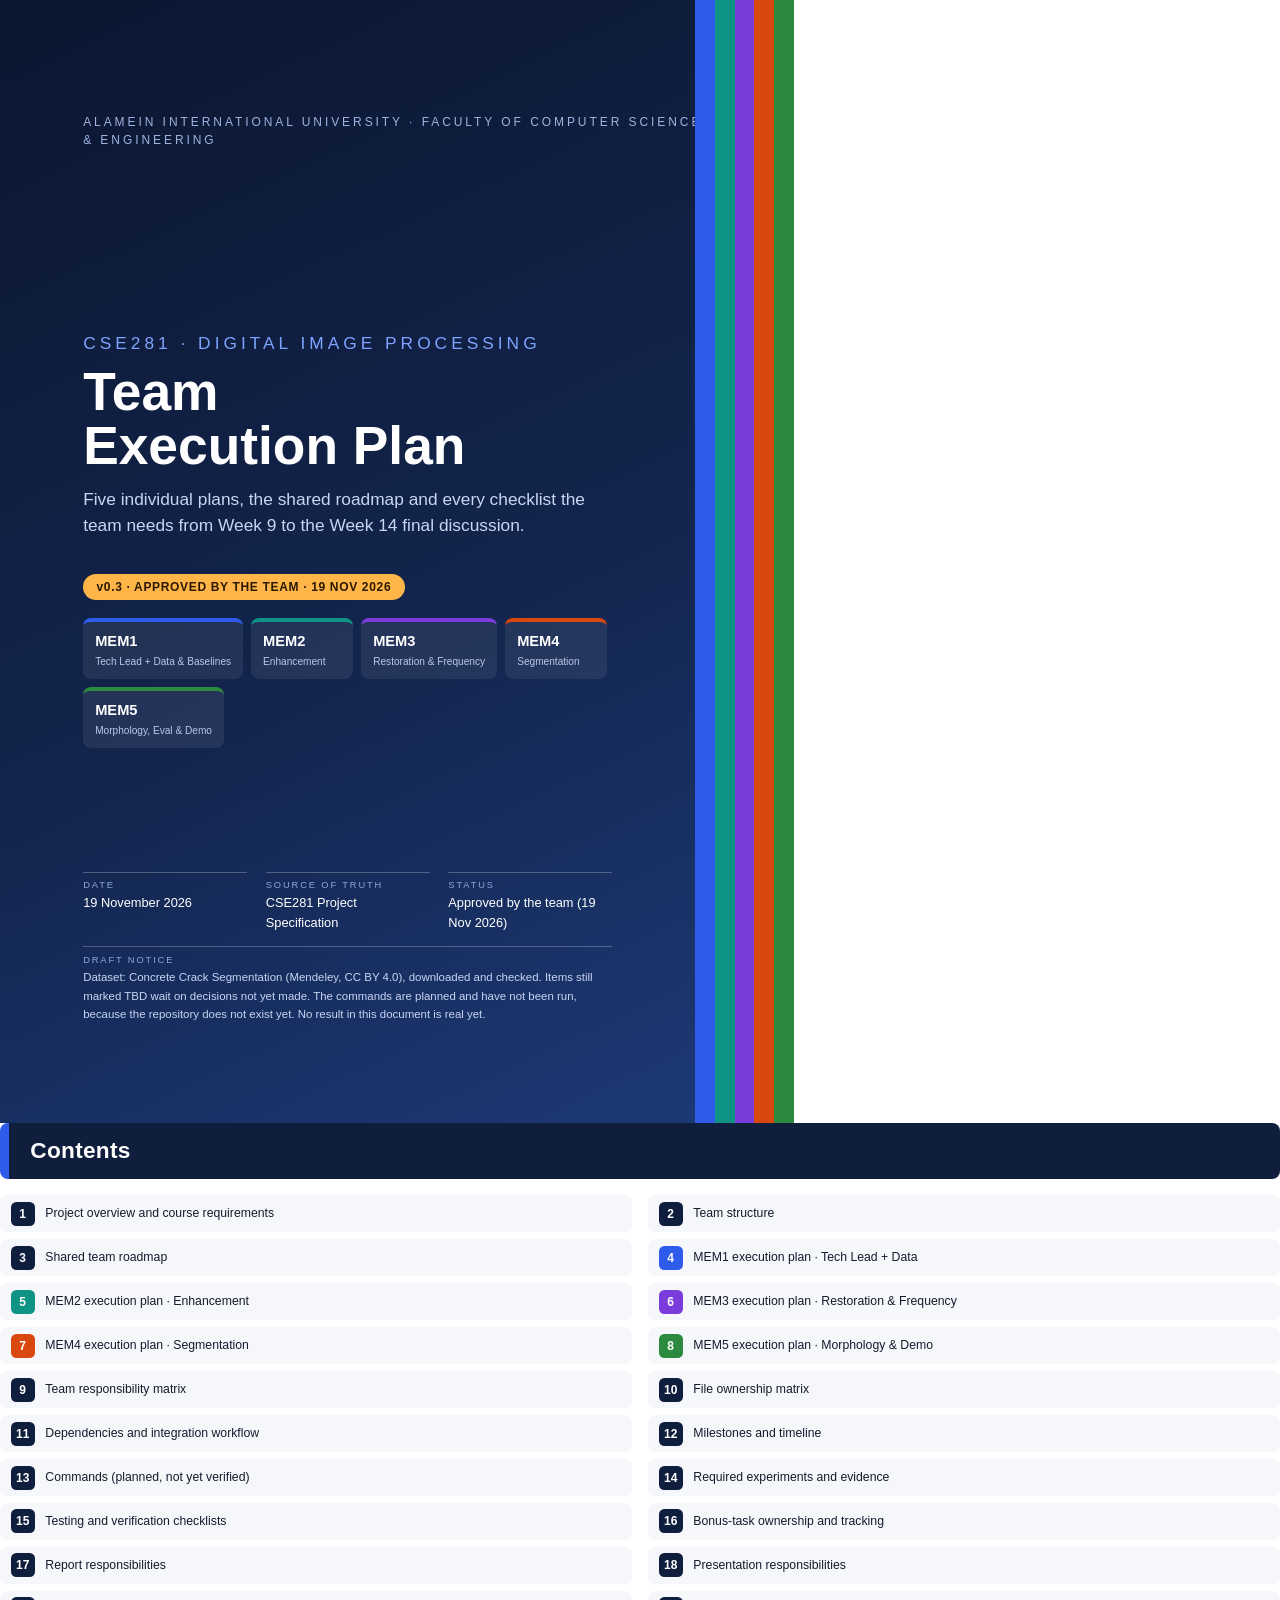
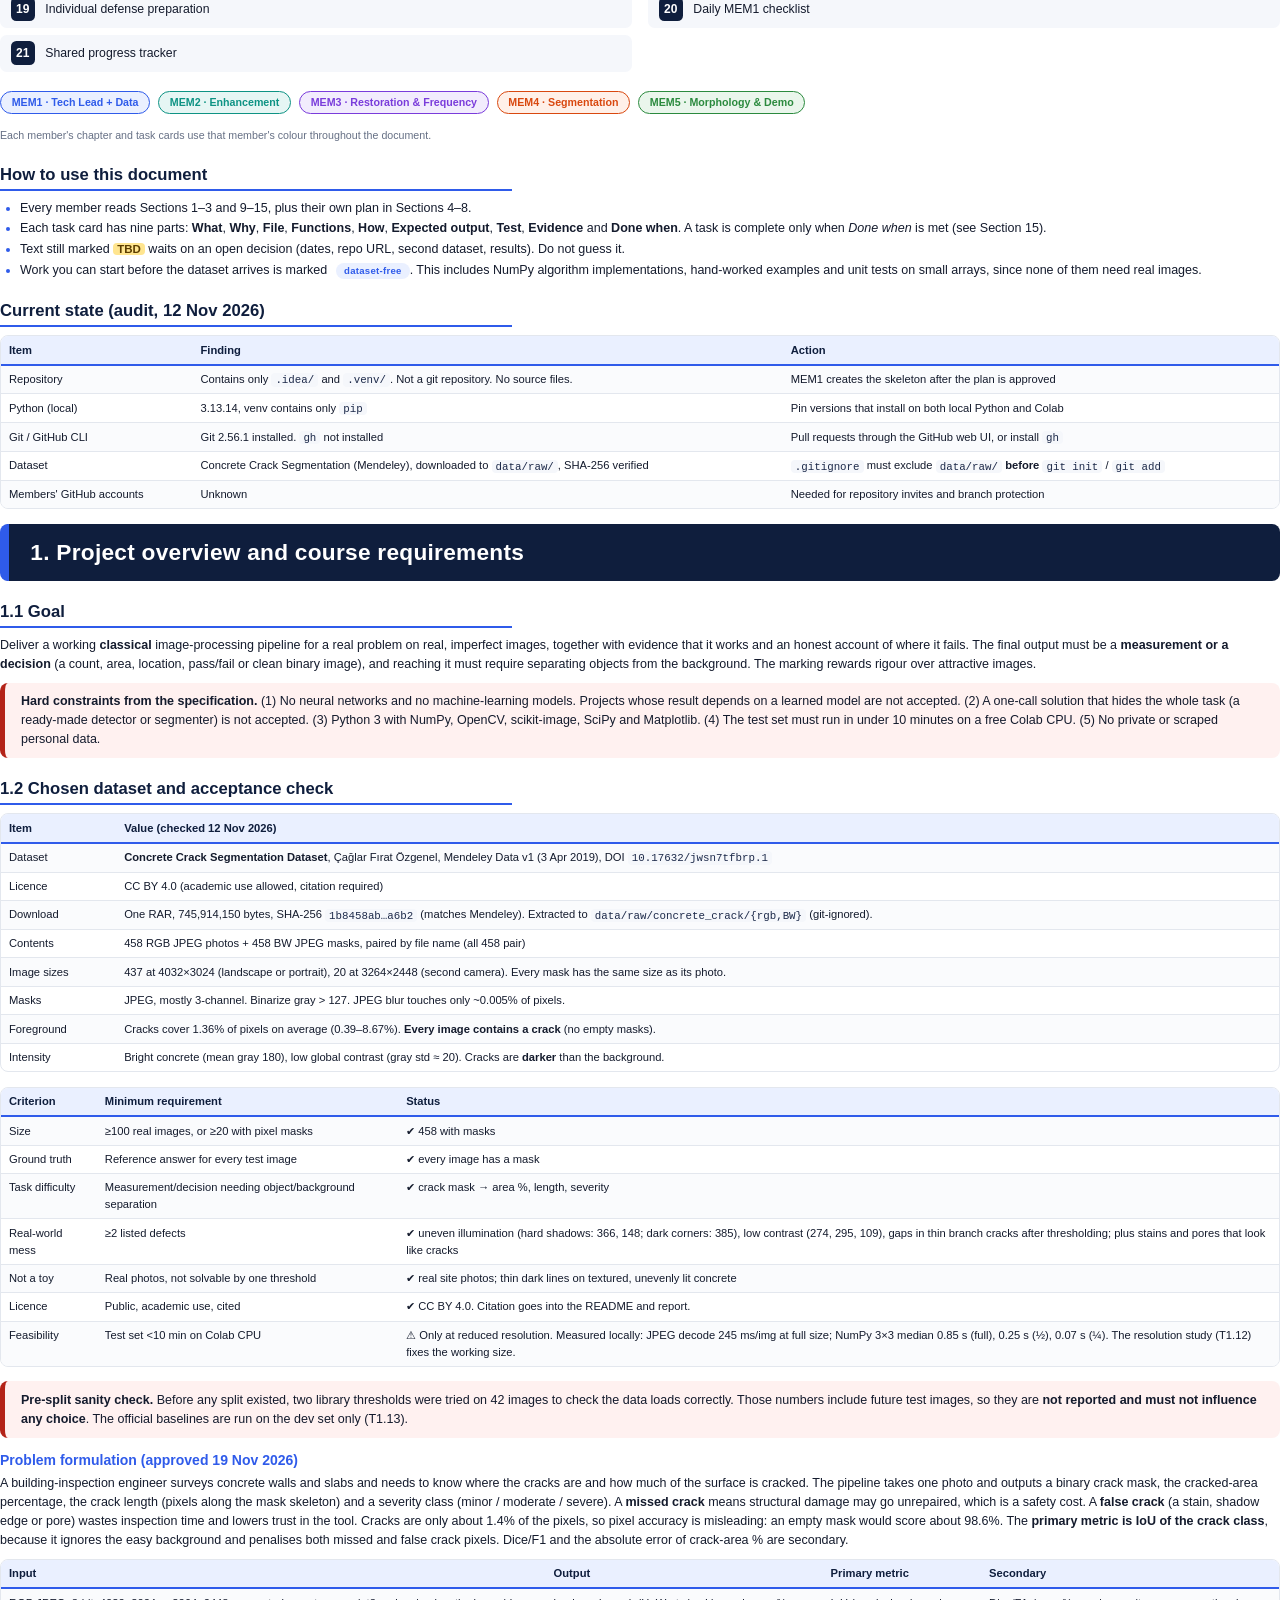
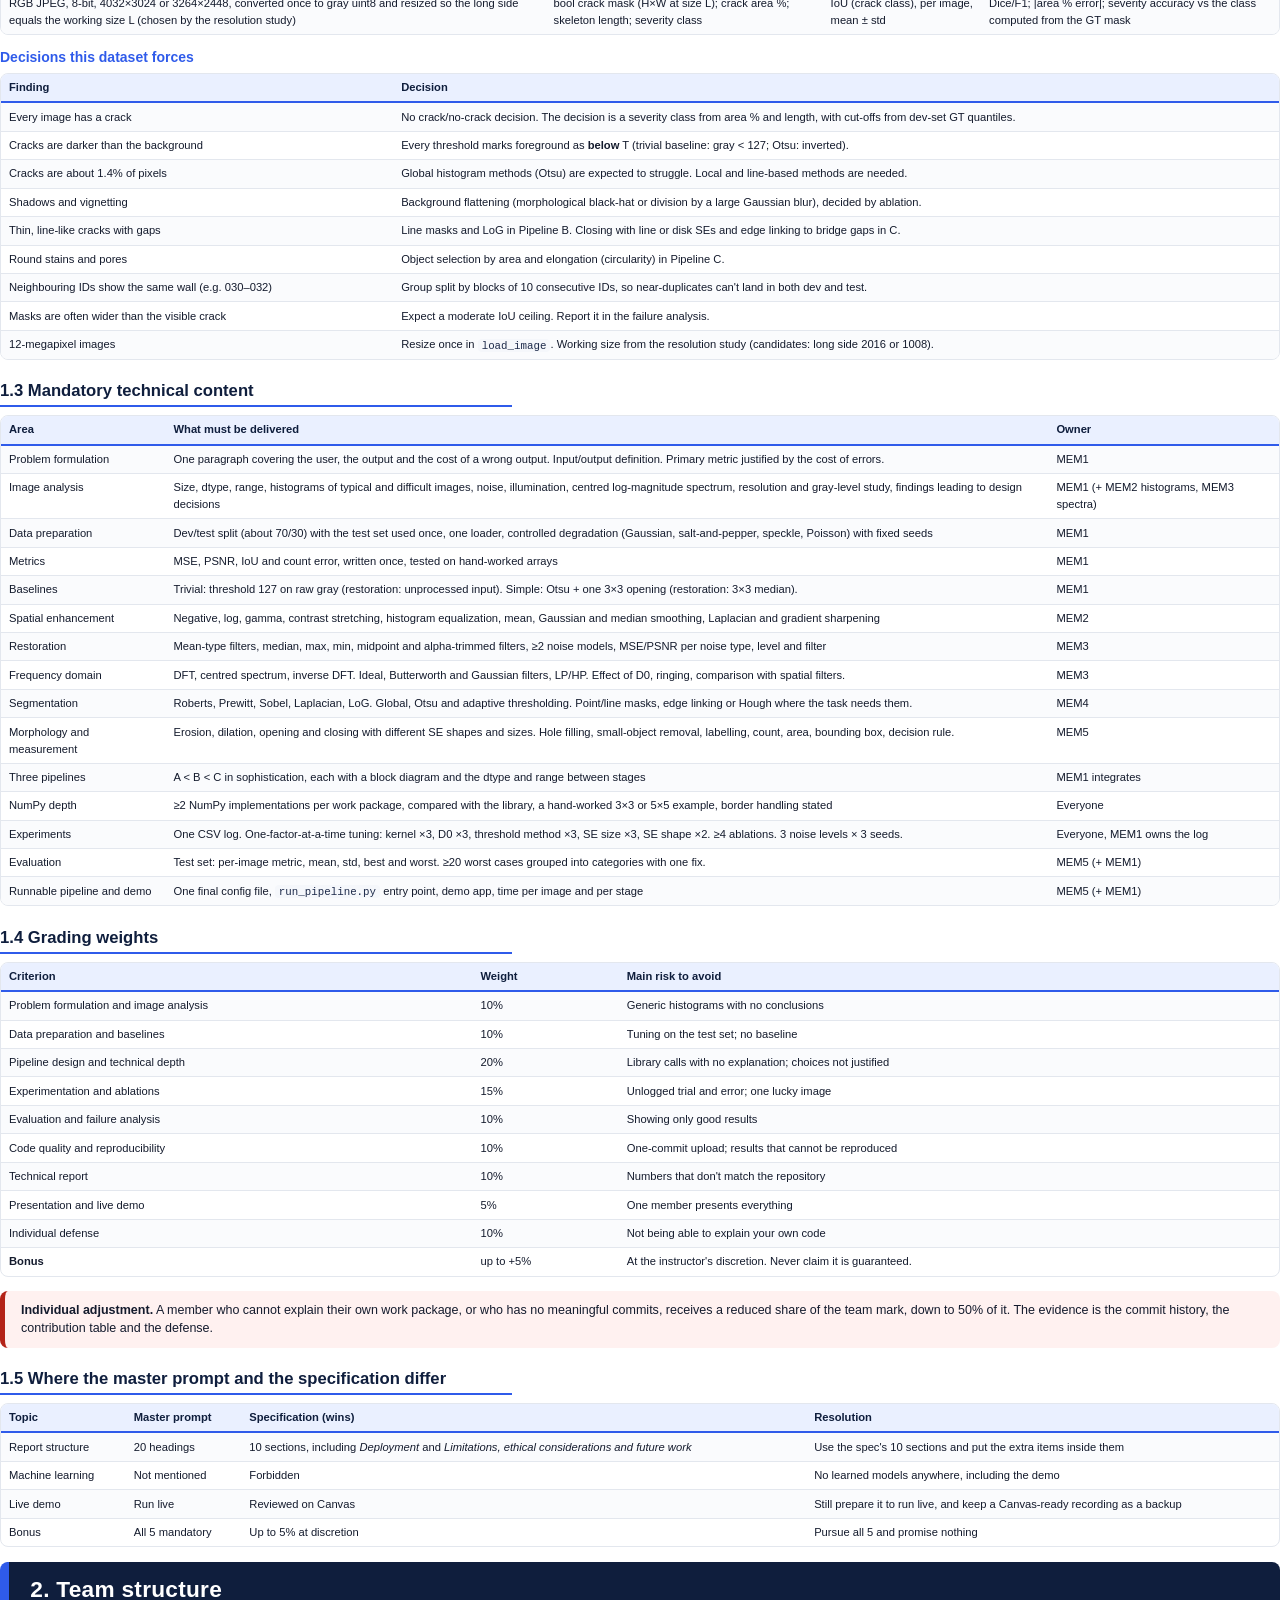
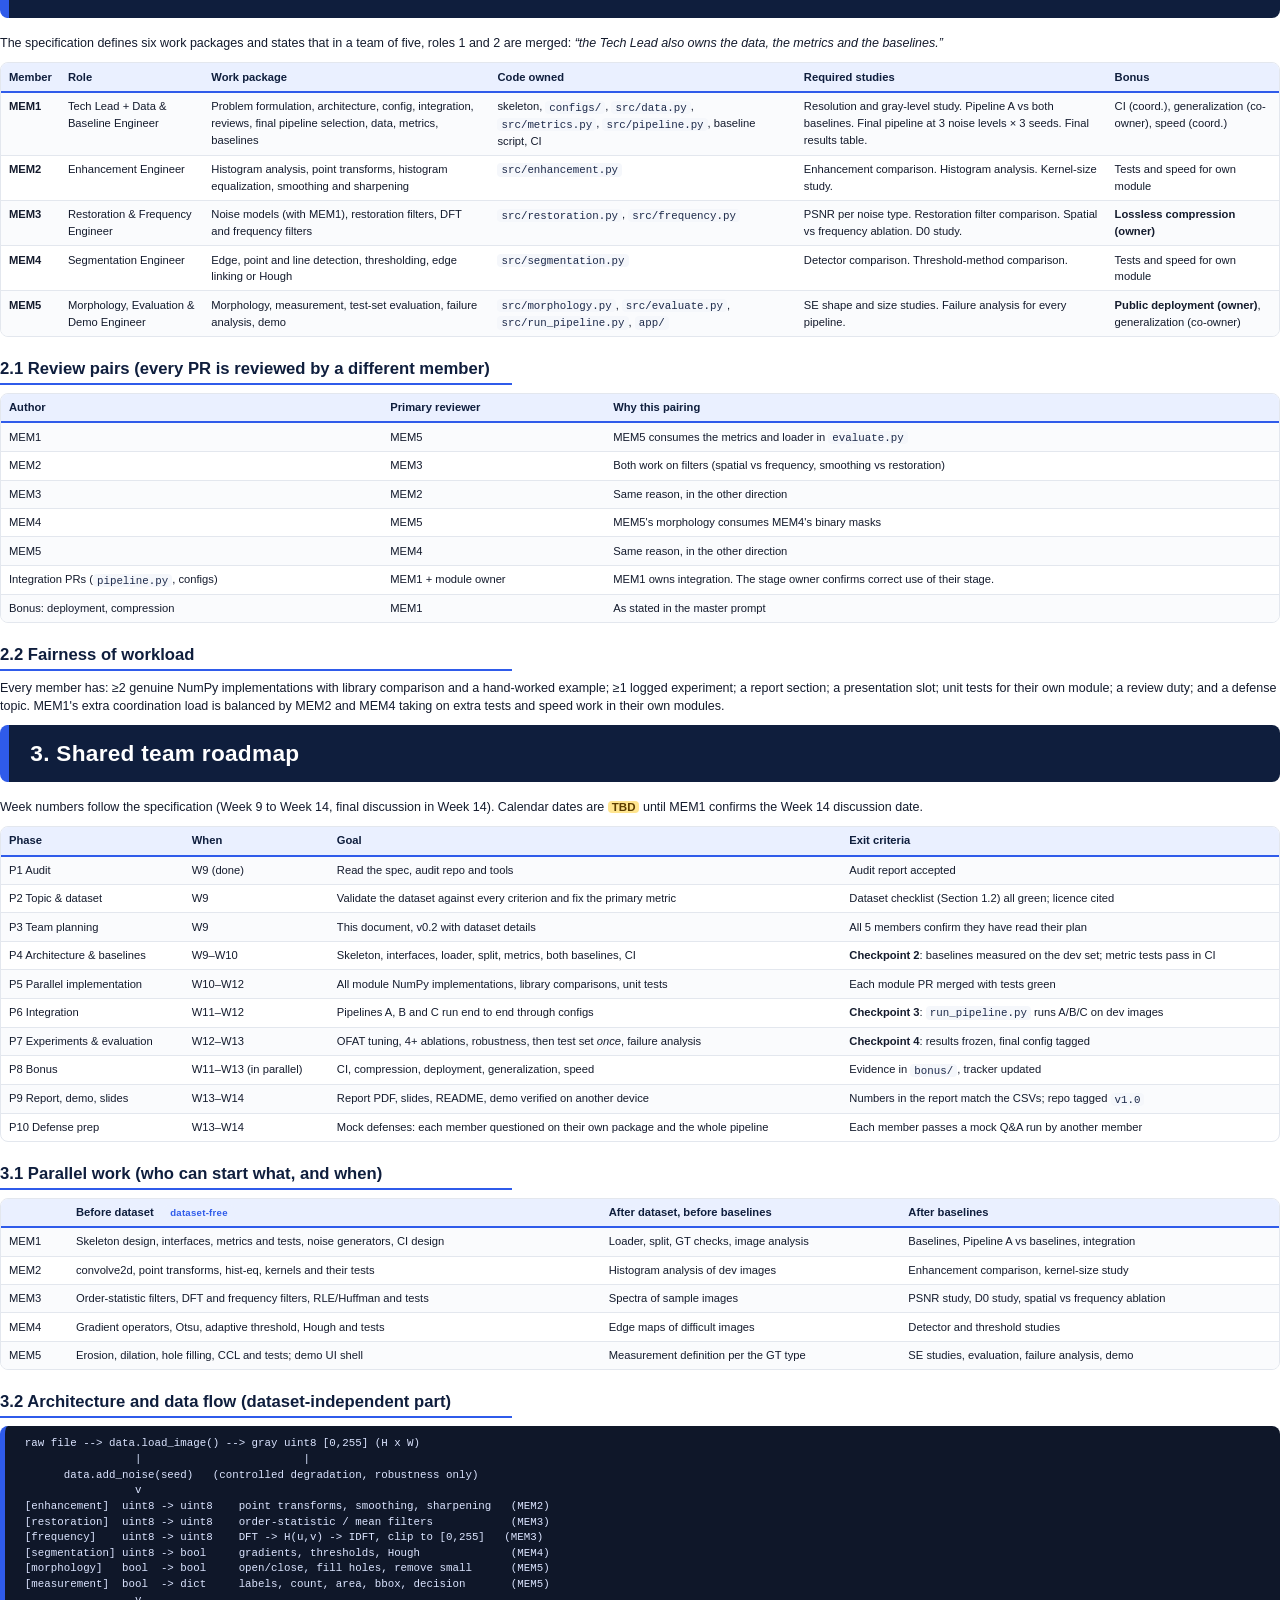
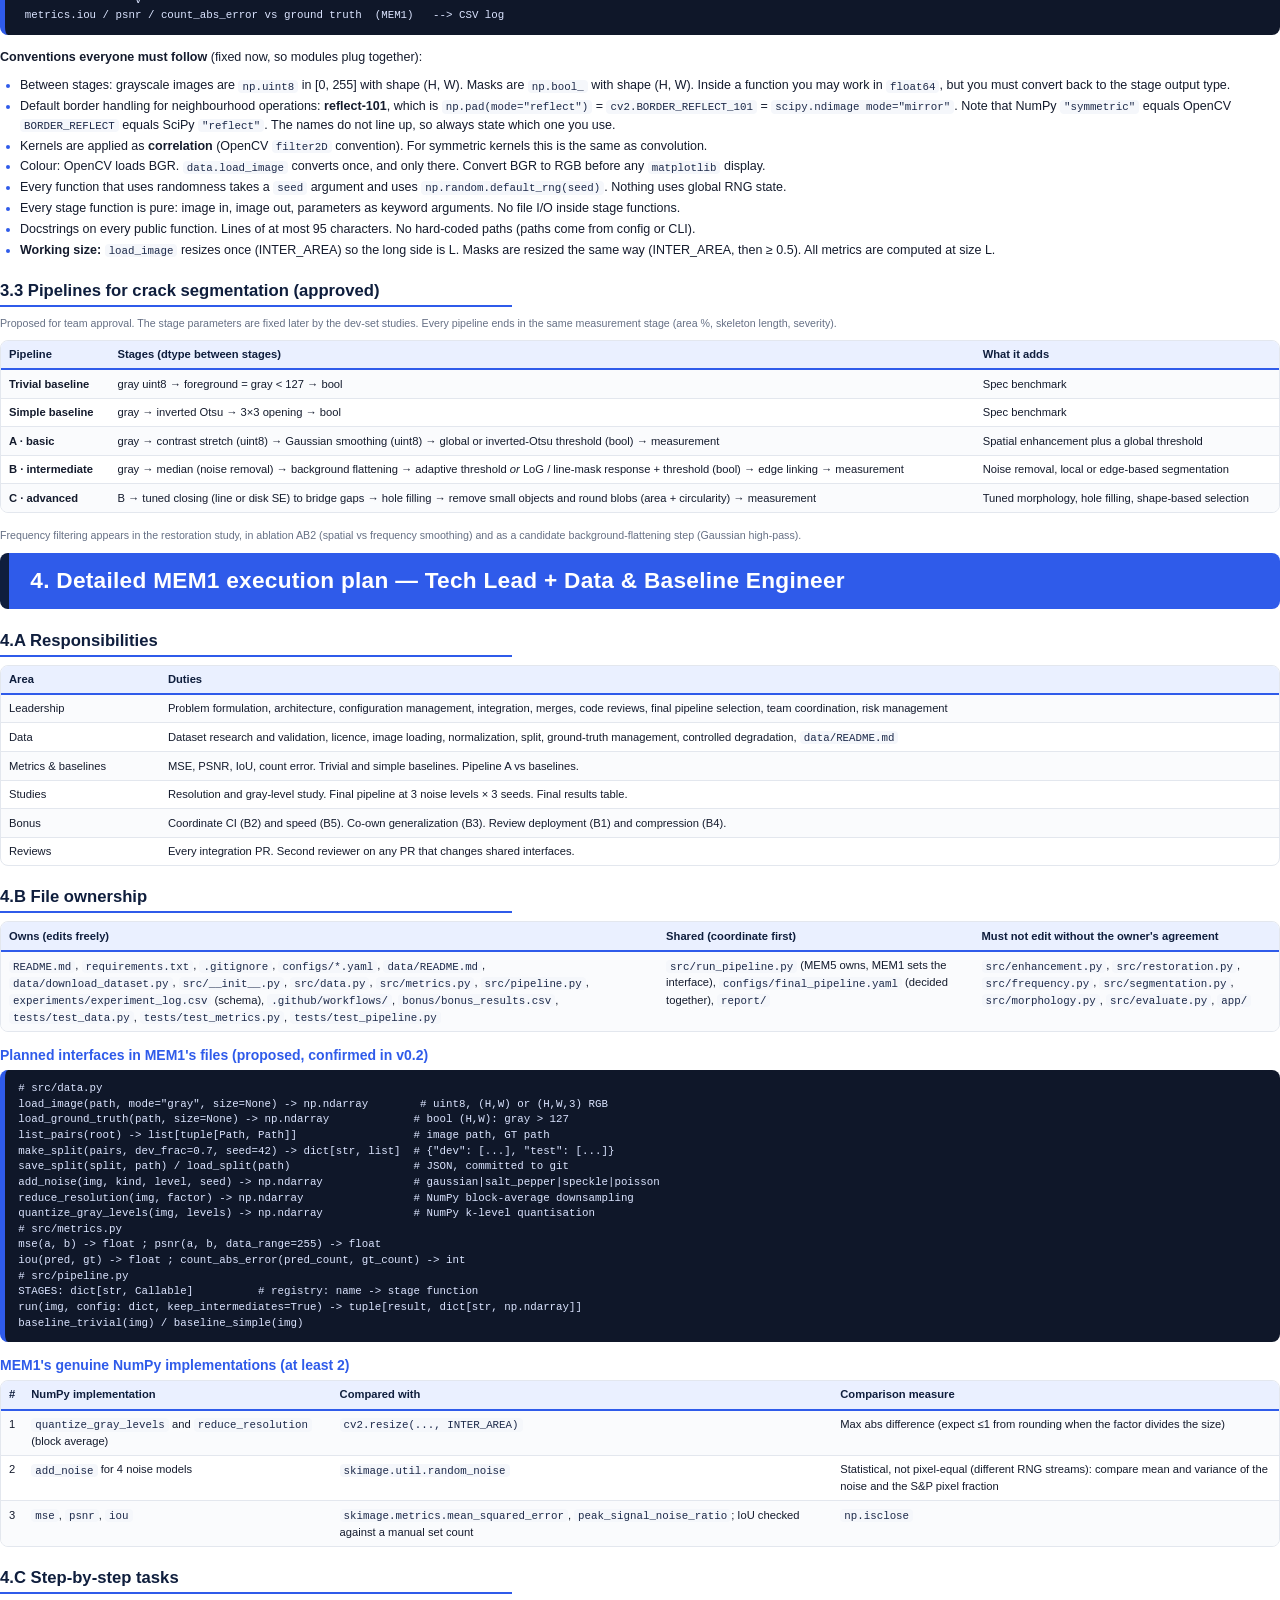
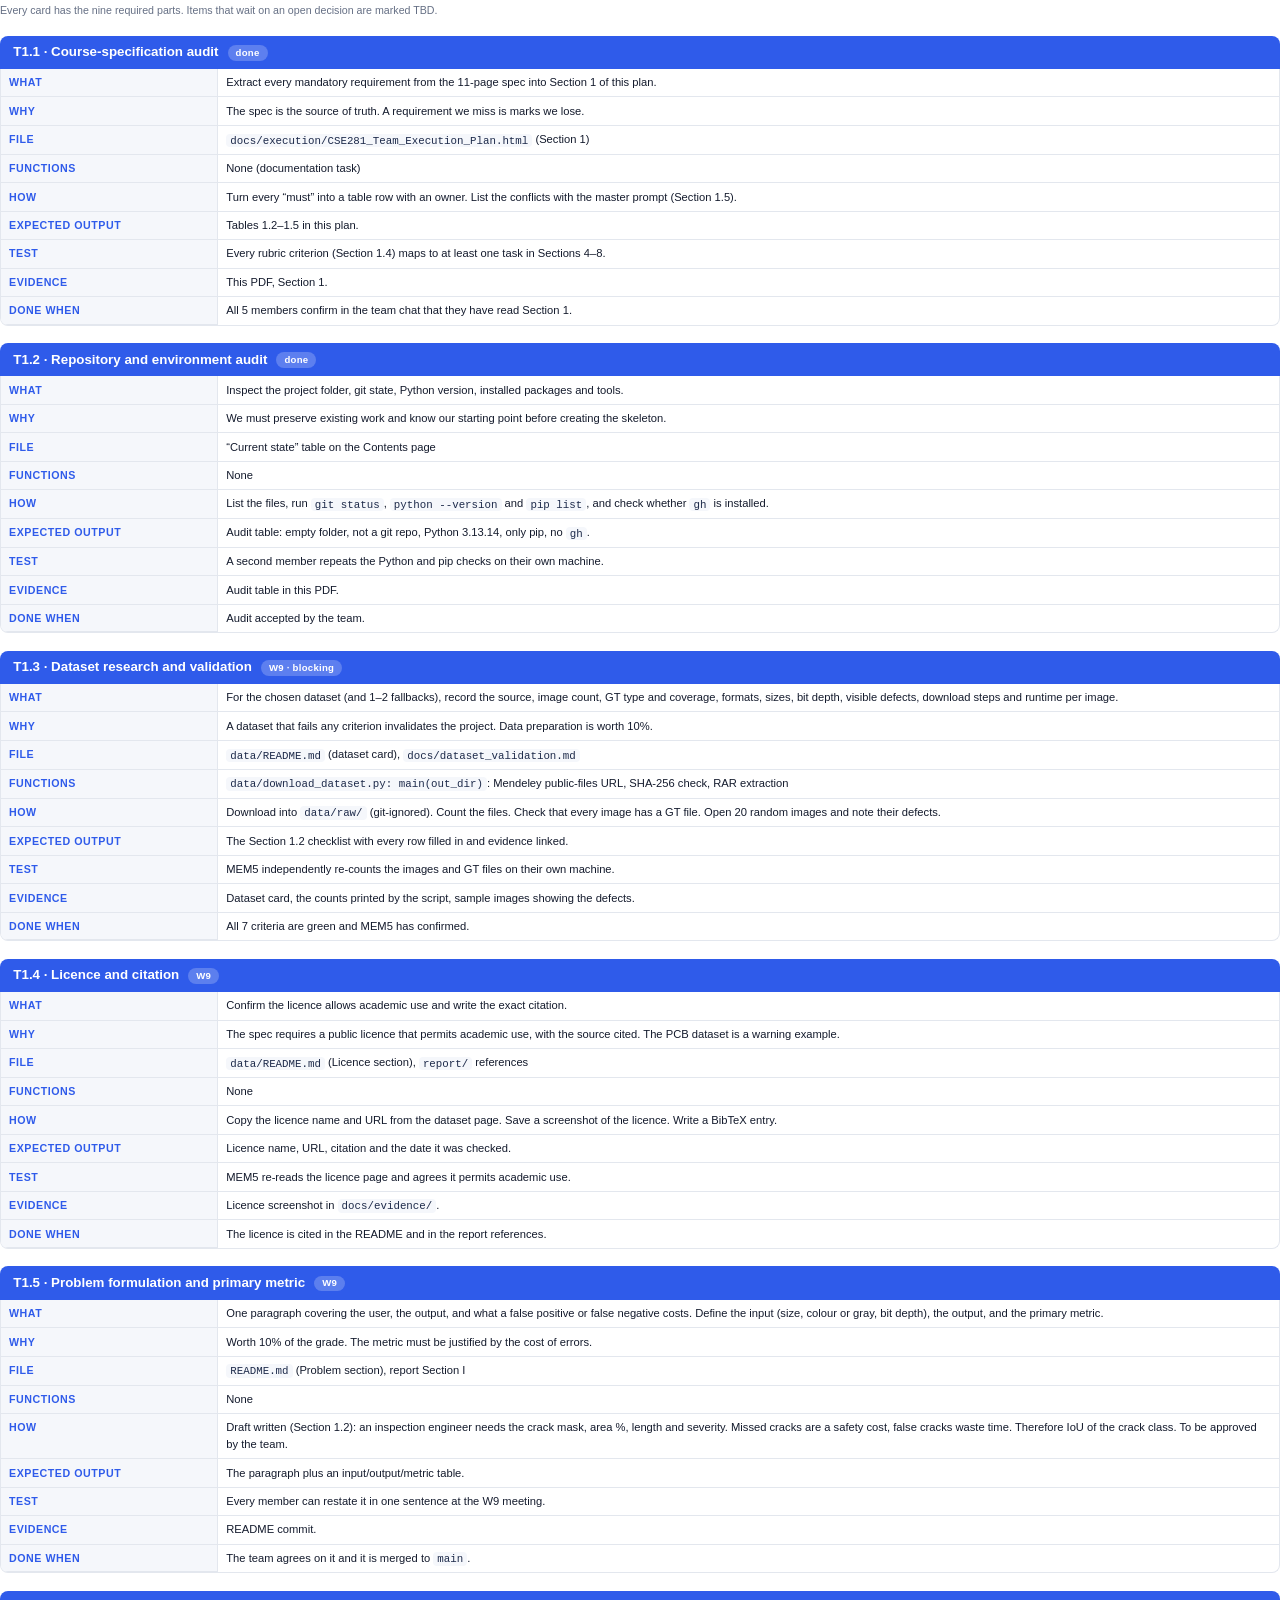
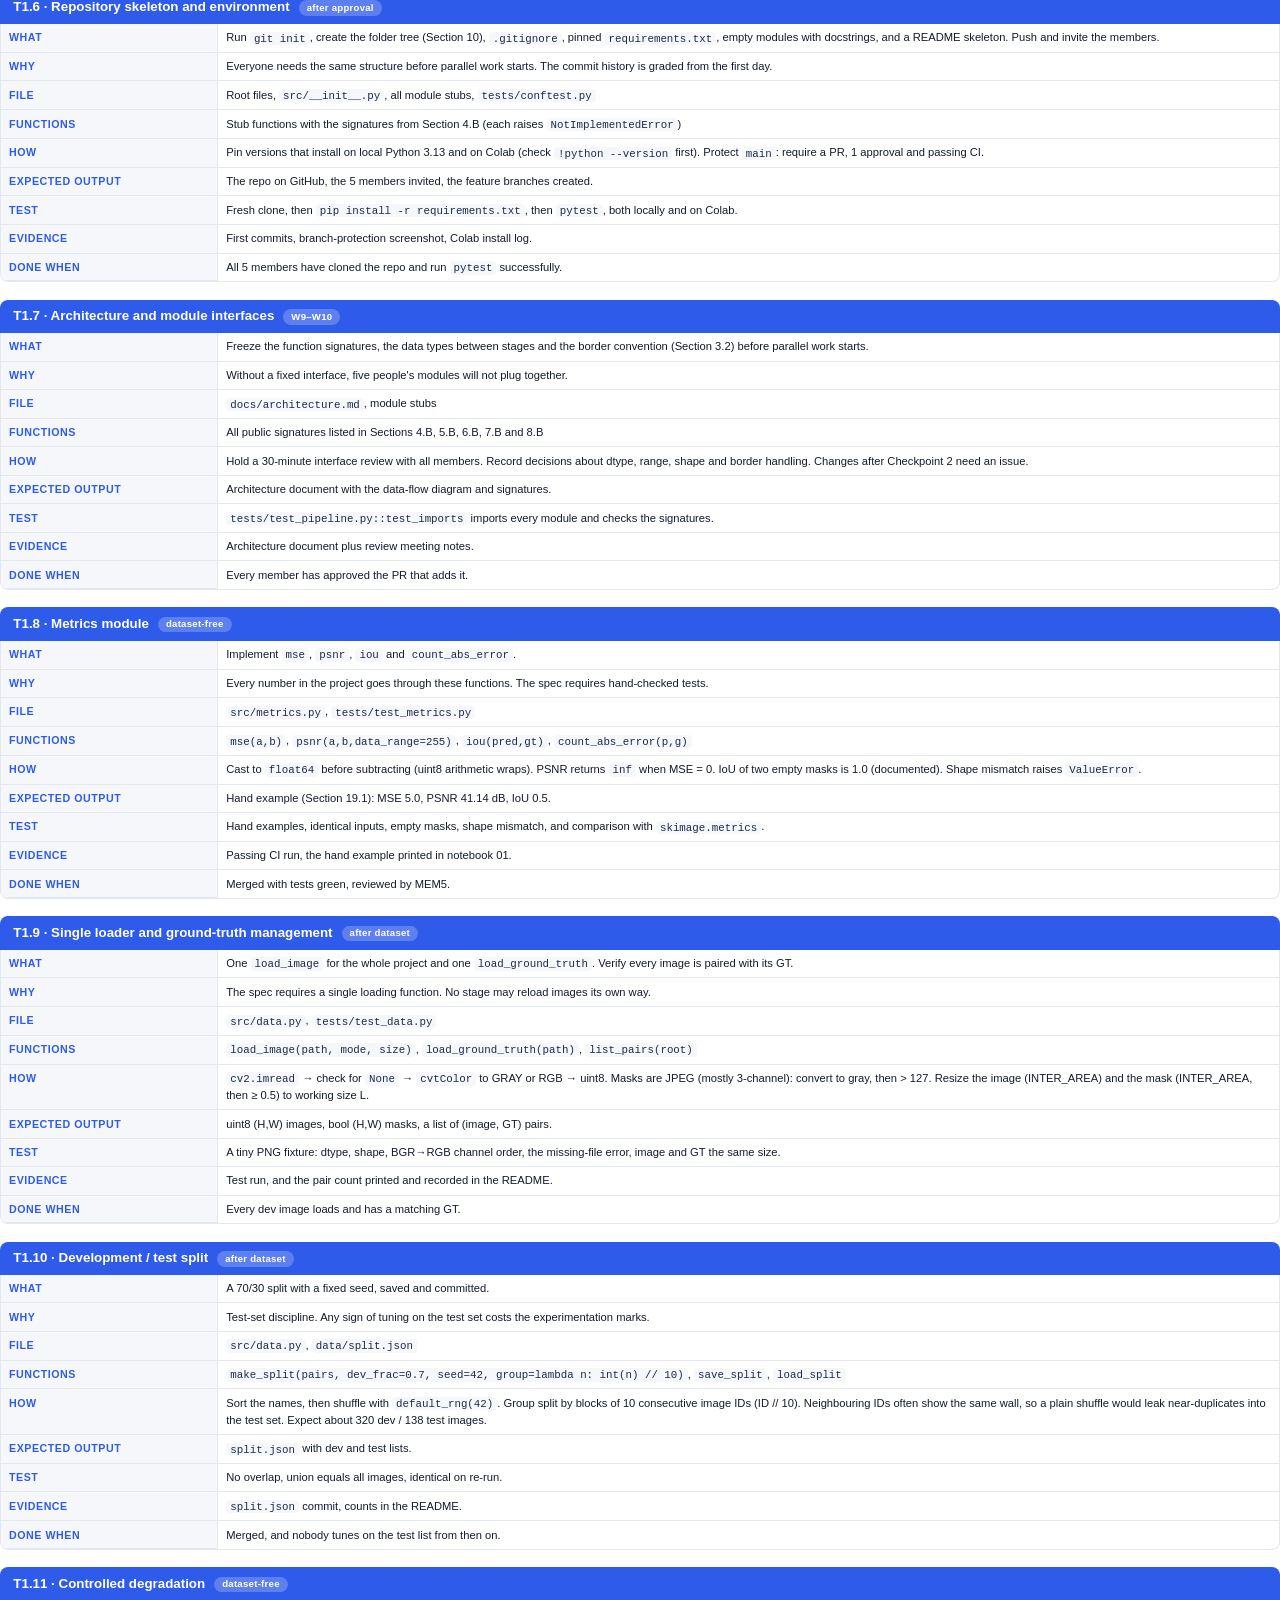
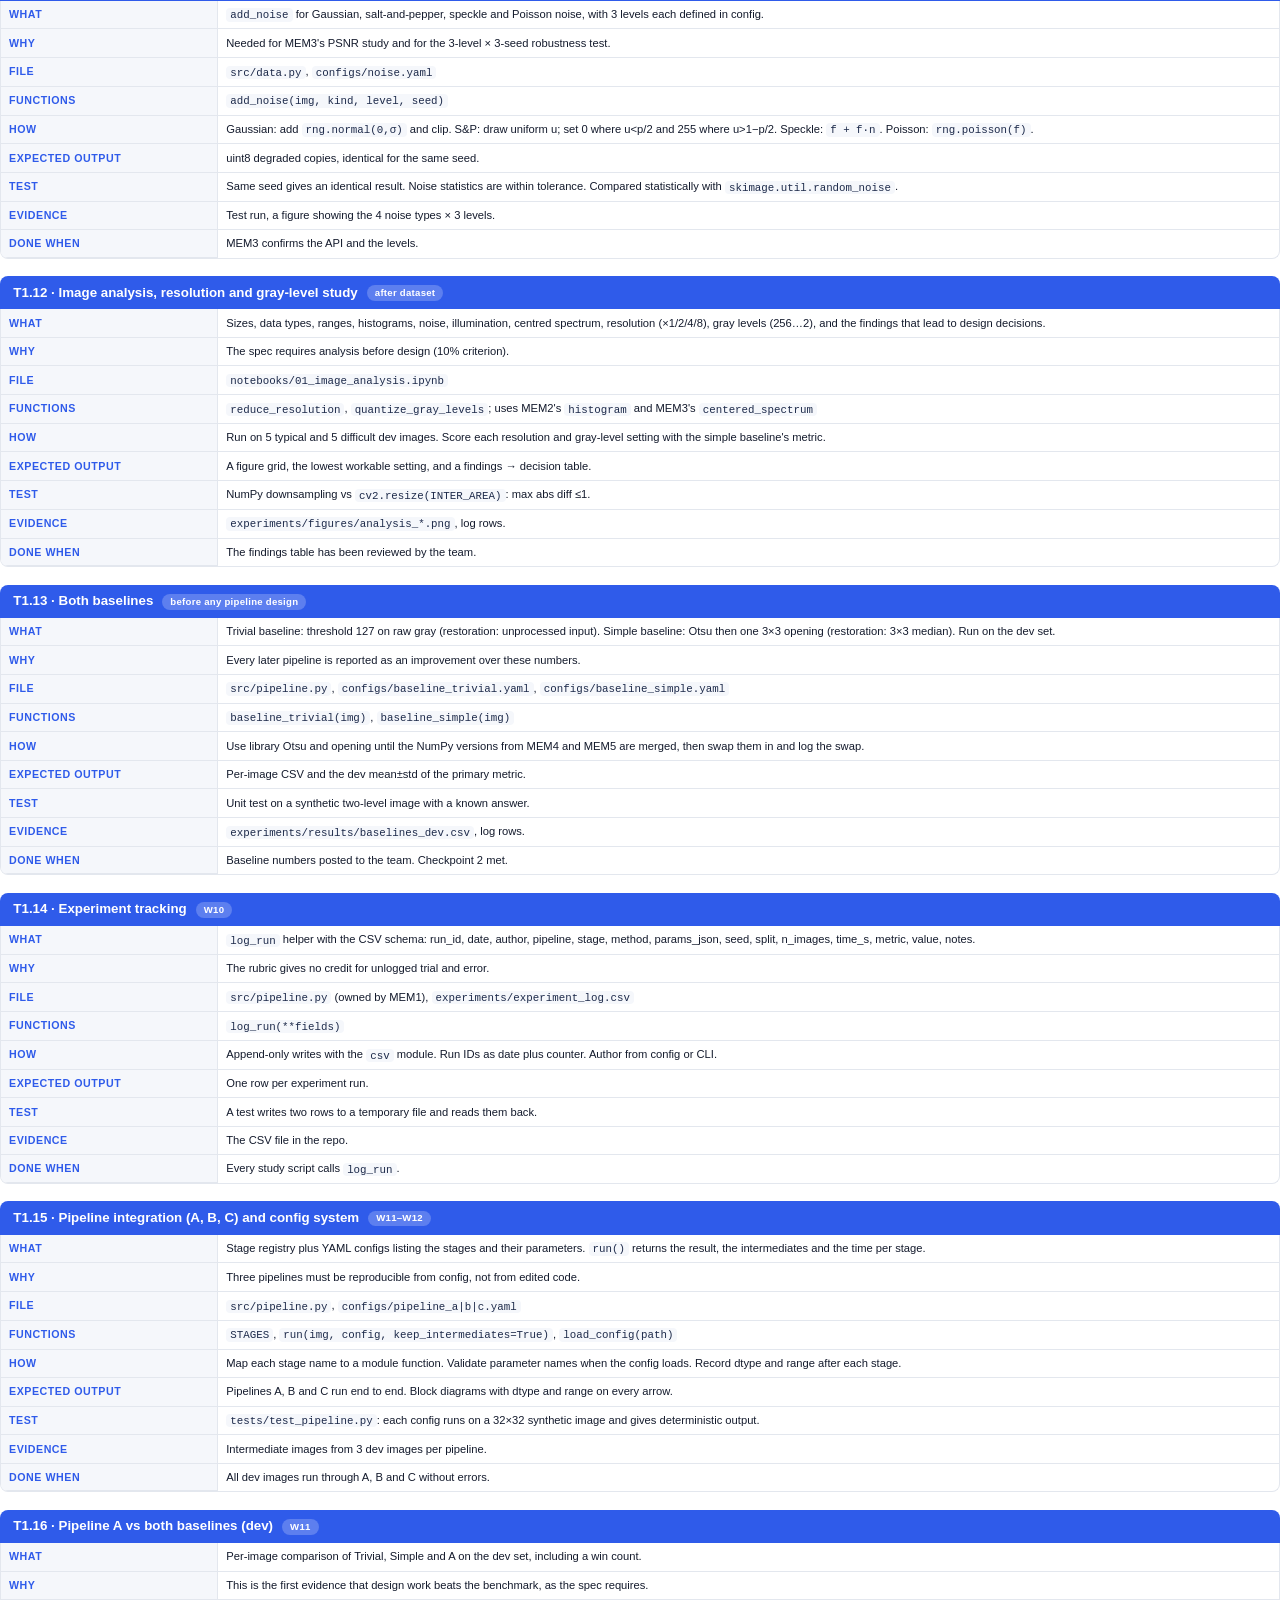
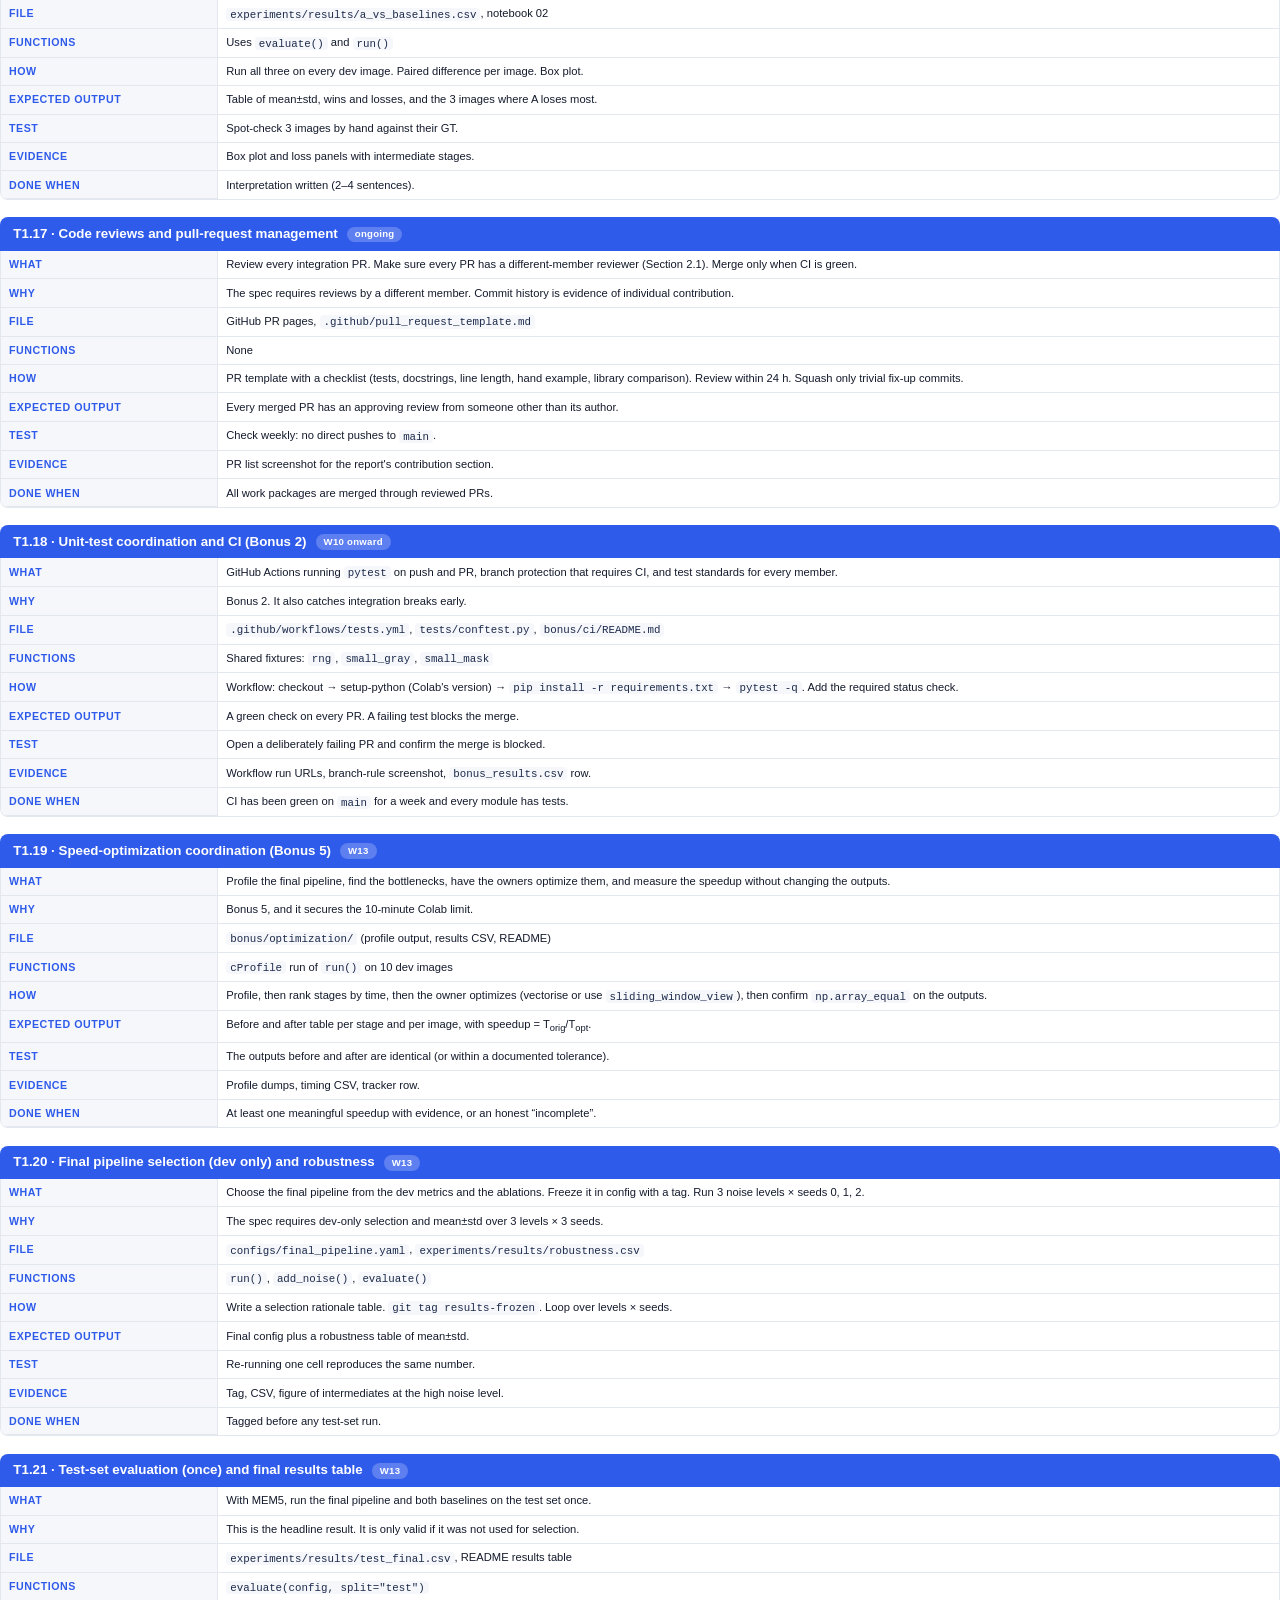
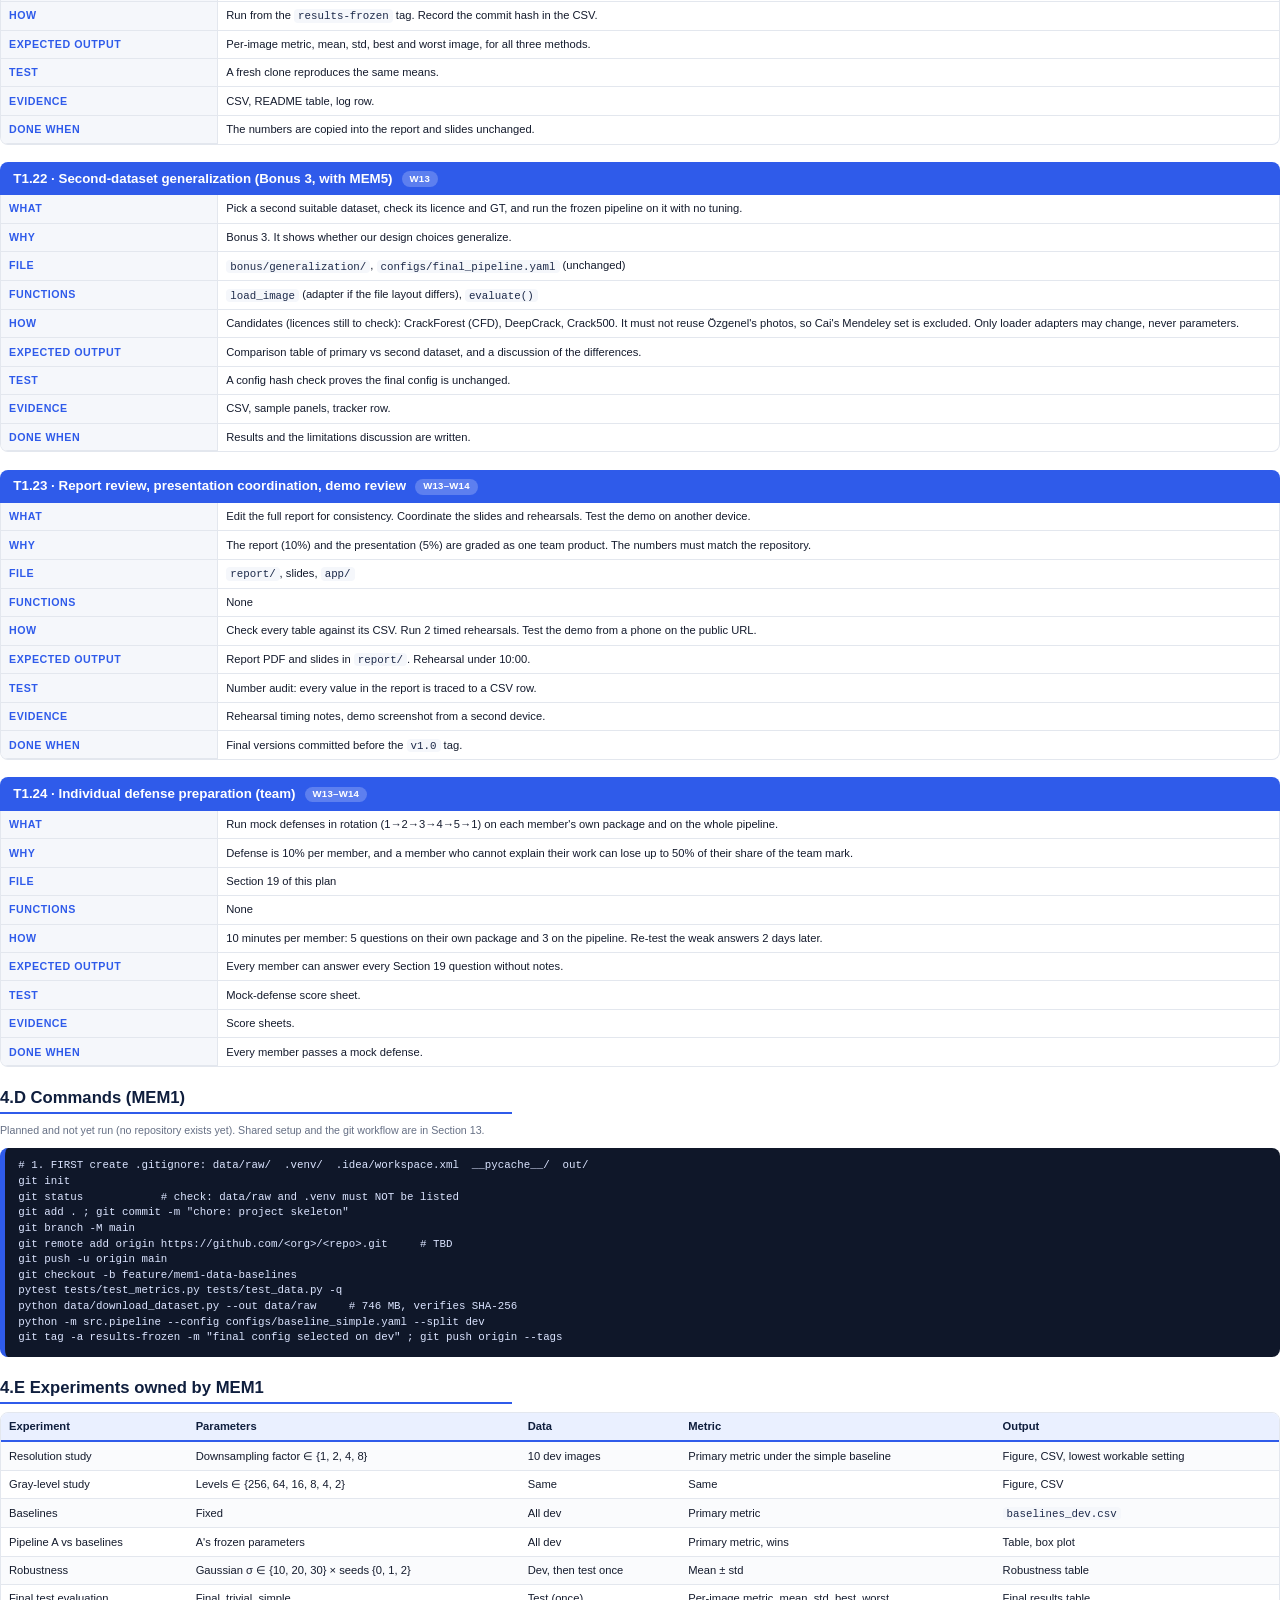
==== commit 70e5f0c0: "feat(pipeline): evaluate a method on the dev split from the command line evaluate_split scores each " ====
--- a/docs/execution/CSE281_Team_Execution_Plan.html
+++ b/docs/execution/CSE281_Team_Execution_Plan.html
@@ -2,7 +2,7 @@
 <html lang="en">
 <head>
 <meta charset="utf-8">
-<title>CSE281 Team Execution Plan (Draft v0.2)</title>
+<title>CSE281 Team Execution Plan (v0.3)</title>
 <link rel="stylesheet" href="style.css">
 </head>
 <body>
@@ -19,7 +19,7 @@
   <div class="title">Team<br>Execution Plan</div>
   <div class="sub">Five individual plans, the shared roadmap and every checklist the team needs
     from Week 9 to the Week 14 final discussion.</div>
-  <span class="pill">DRAFT v0.2 &middot; DATASET SELECTED &middot; AWAITING TEAM APPROVAL</span>
+  <span class="pill">v0.3 &middot; APPROVED BY THE TEAM &middot; 19 NOV 2026</span>
   <div class="members">
     <div class="m1"><b>MEM1</b><i>Tech Lead + Data &amp; Baselines</i></div>
     <div class="m2"><b>MEM2</b><i>Enhancement</i></div>
@@ -28,9 +28,9 @@
     <div class="m5"><b>MEM5</b><i>Morphology, Eval &amp; Demo</i></div>
   </div>
   <div class="meta">
-    <div><small>Date</small><span>12 November 2026</span></div>
+    <div><small>Date</small><span>19 November 2026</span></div>
     <div><small>Source of truth</small><span>CSE281 Project Specification</span></div>
-    <div><small>Status</small><span>Dataset chosen; plan awaiting approval</span></div>
+    <div><small>Status</small><span>Approved by the team (19 Nov 2026)</span></div>
     <div style="grid-column: span 3"><small>Draft notice</small><span style="font-size:8.6pt;color:#c9d5f2">
       Dataset: Concrete Crack Segmentation (Mendeley, CC BY 4.0), downloaded and checked. Items still
       marked TBD wait on decisions not yet made. The commands are planned and have not been run,
@@ -143,7 +143,7 @@
 on 42 images to check the data loads correctly. Those numbers include future test images, so they are
 <b>not reported and must not influence any choice</b>. The official baselines are run on the dev set only (T1.13).</div>
 
-<h3>Problem formulation (draft for team approval)</h3>
+<h3>Problem formulation (approved 19 Nov 2026)</h3>
 <p>A building-inspection engineer surveys concrete walls and slabs and needs to know where the cracks are
 and how much of the surface is cracked. The pipeline takes one photo and outputs a binary crack mask, the
 cracked-area percentage, the crack length (pixels along the mask skeleton) and a severity class
@@ -324,7 +324,7 @@
       are resized the same way (INTER_AREA, then &ge; 0.5). All metrics are computed at size L.</li>
 </ul>
 
-<h2>3.3 Proposed pipelines for crack segmentation (v0.2)</h2>
+<h2>3.3 Pipelines for crack segmentation (approved)</h2>
 <p class="small">Proposed for team approval. The stage parameters are fixed later by the dev-set studies.
 Every pipeline ends in the same measurement stage (area %, skeleton length, severity).</p>
 <table>
@@ -1272,7 +1272,7 @@
 (Gaussian &sigma; 10/20/30); D0 as a fraction of image size; split strategy; proposed pipelines A/B/C.</p>
 <h2>Open items for v0.3</h2>
 <ol>
-  <li>Team approval of the problem statement, metric and pipelines (Sections 1.2, 3.3).</li>
+  <li><s>Team approval of the problem statement, metric and pipelines</s>: approved 19 Nov 2026.</li>
   <li>Working resolution L, from the resolution study (T1.12).</li>
   <li>Calendar dates for Weeks 9&ndash;14; the Week 14 discussion date.</li>
   <li>GitHub repository URL and member usernames; commands verified after the skeleton exists.</li>
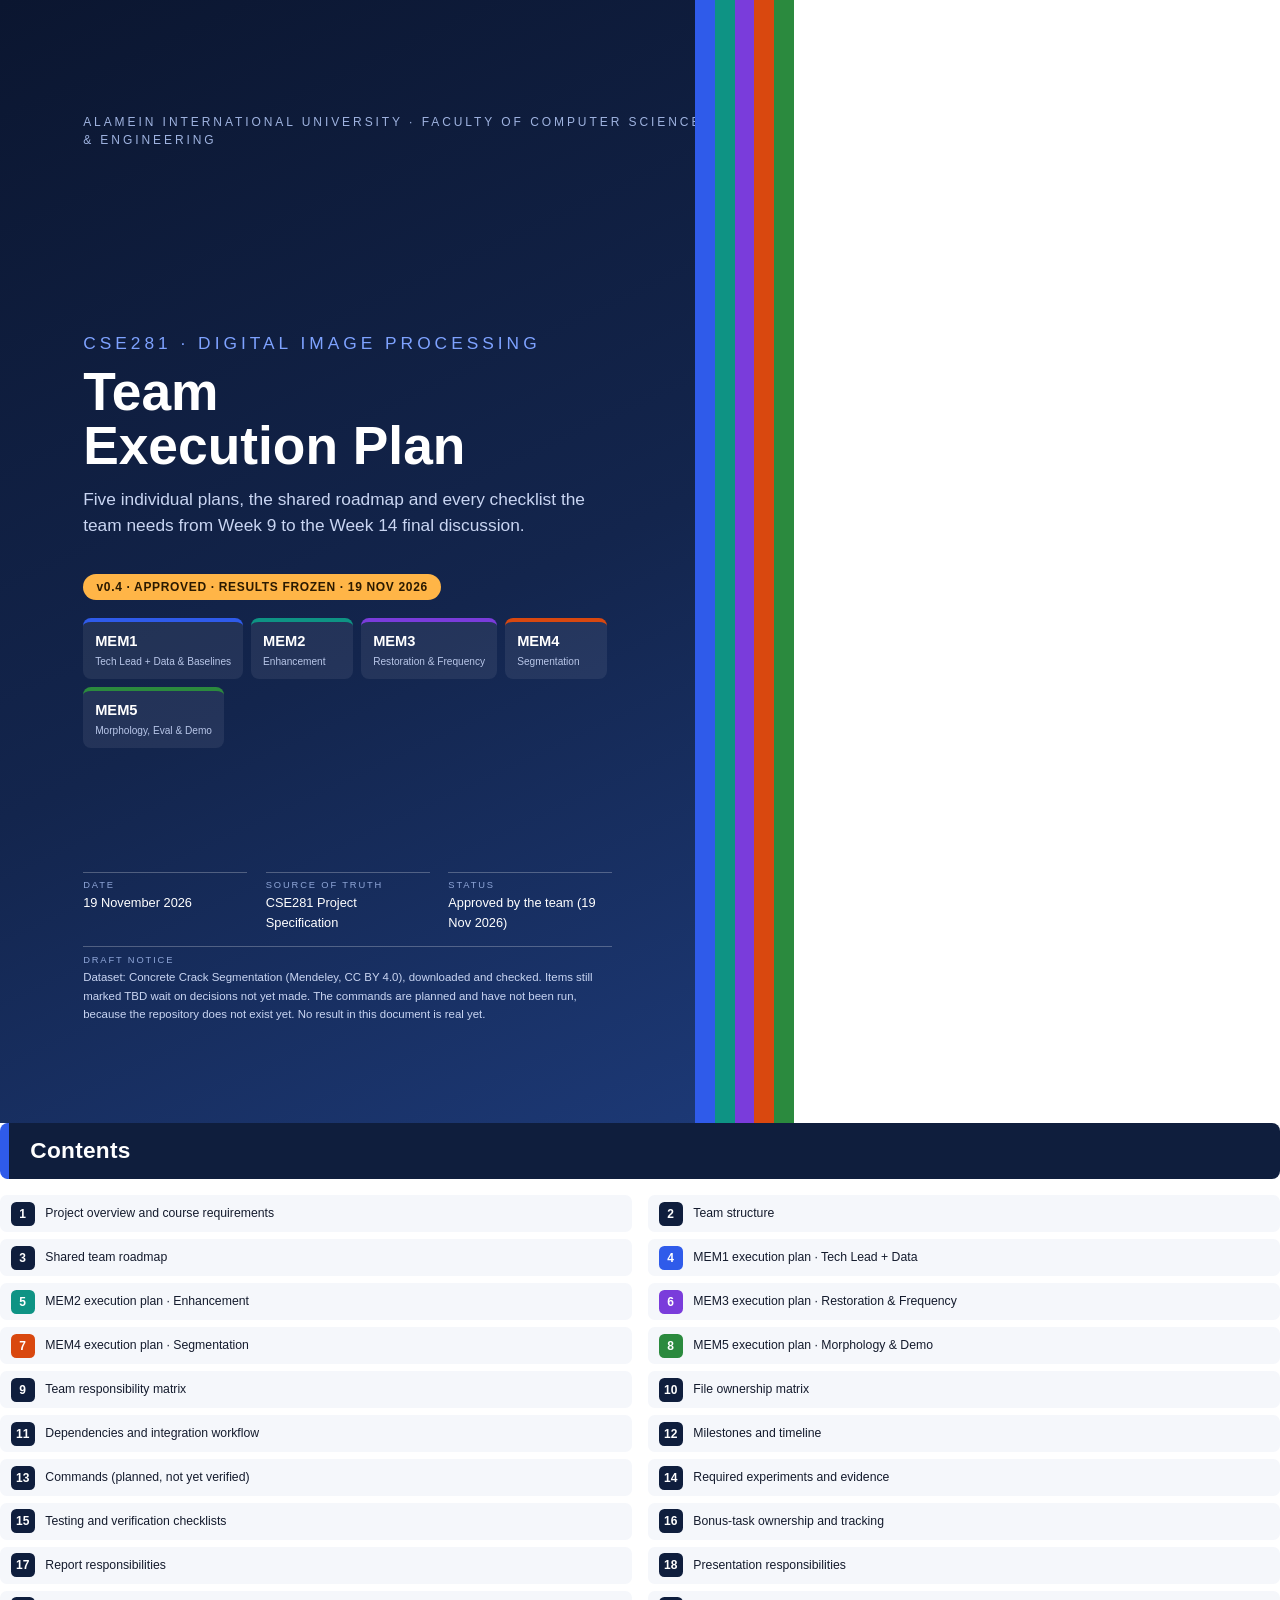
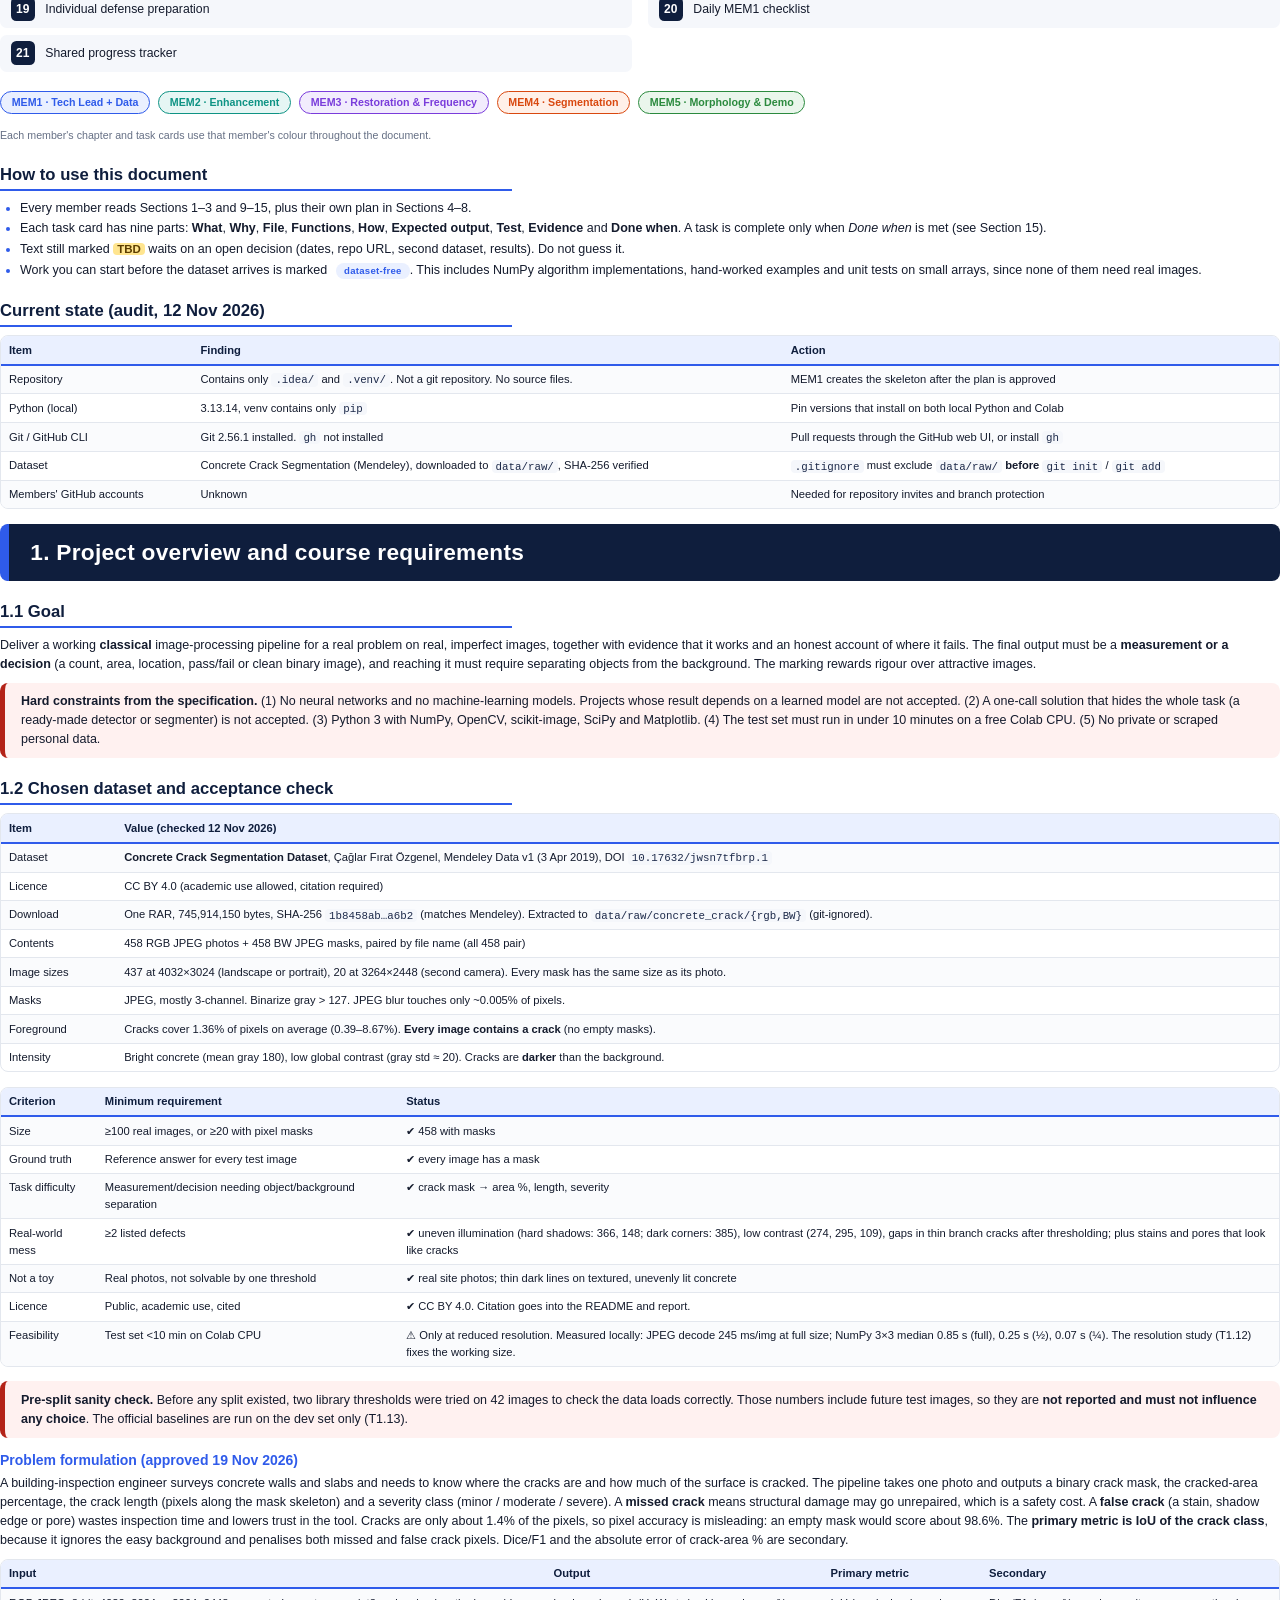
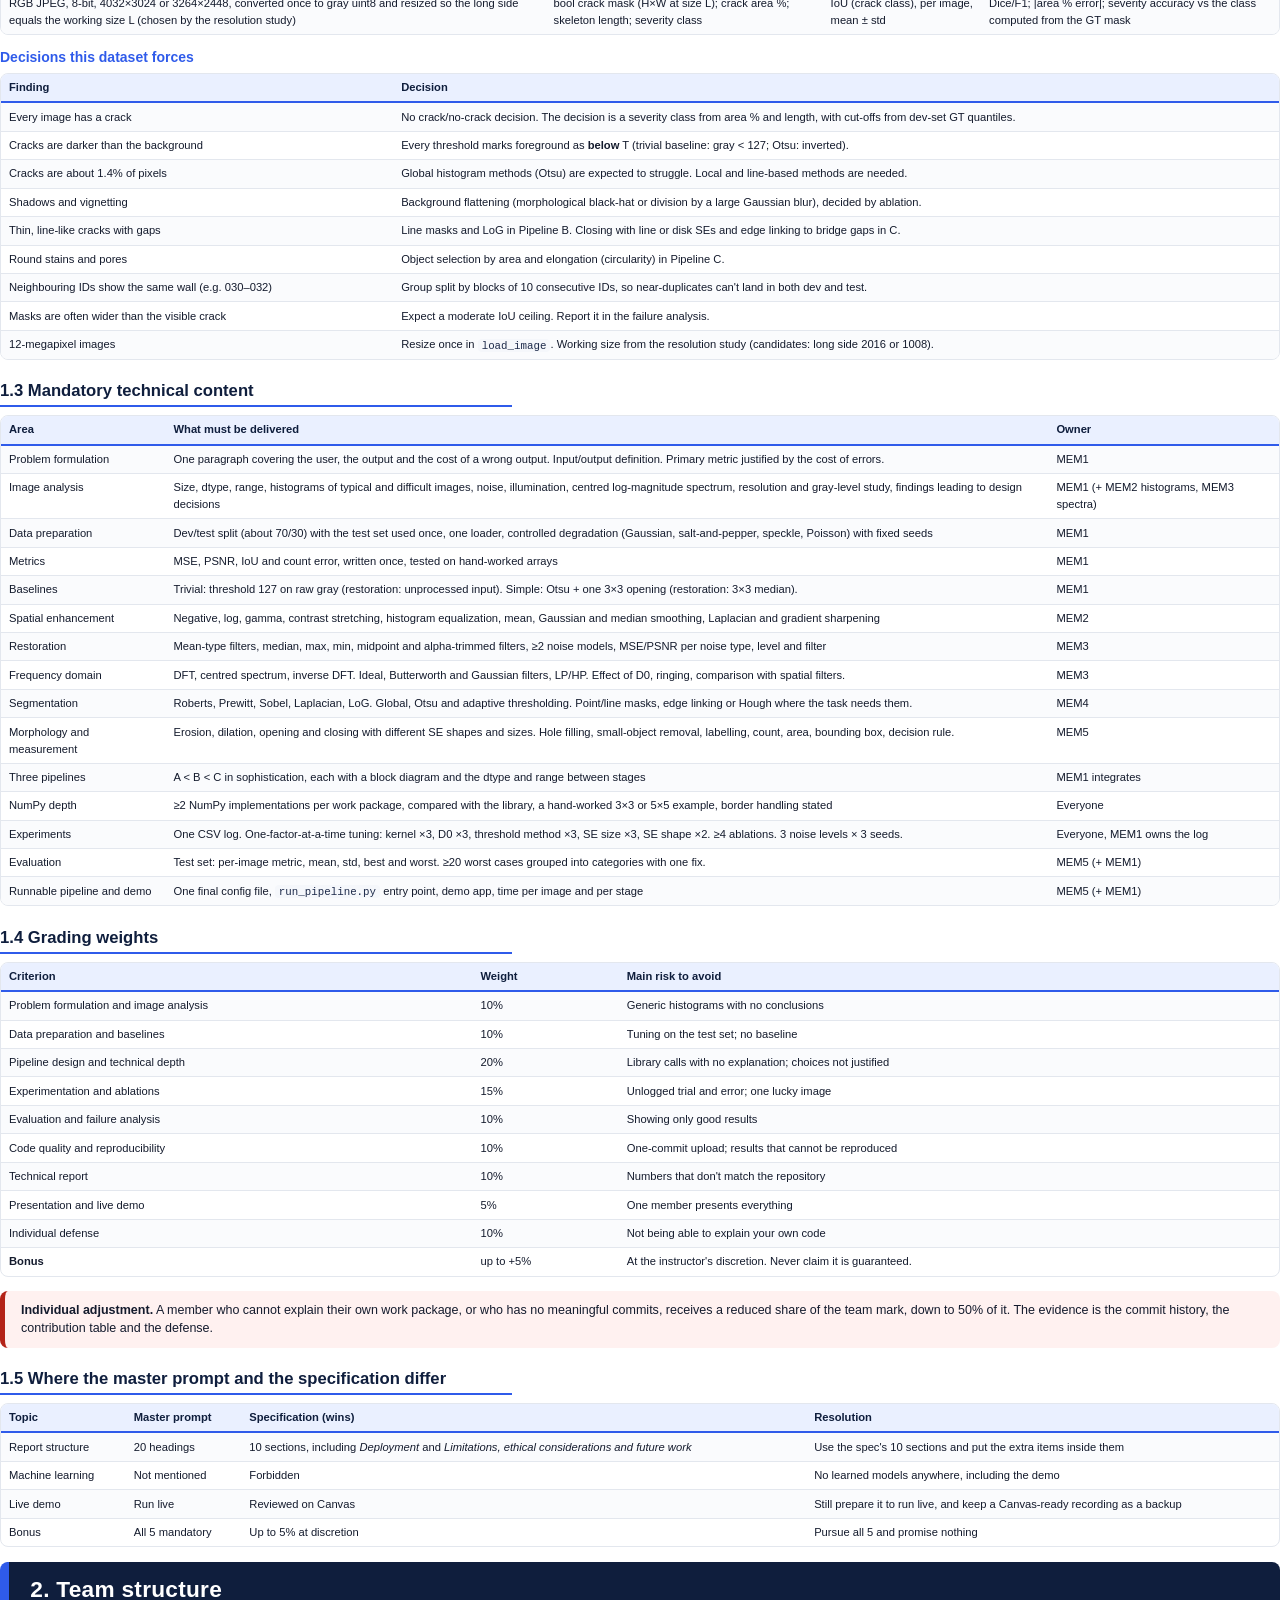
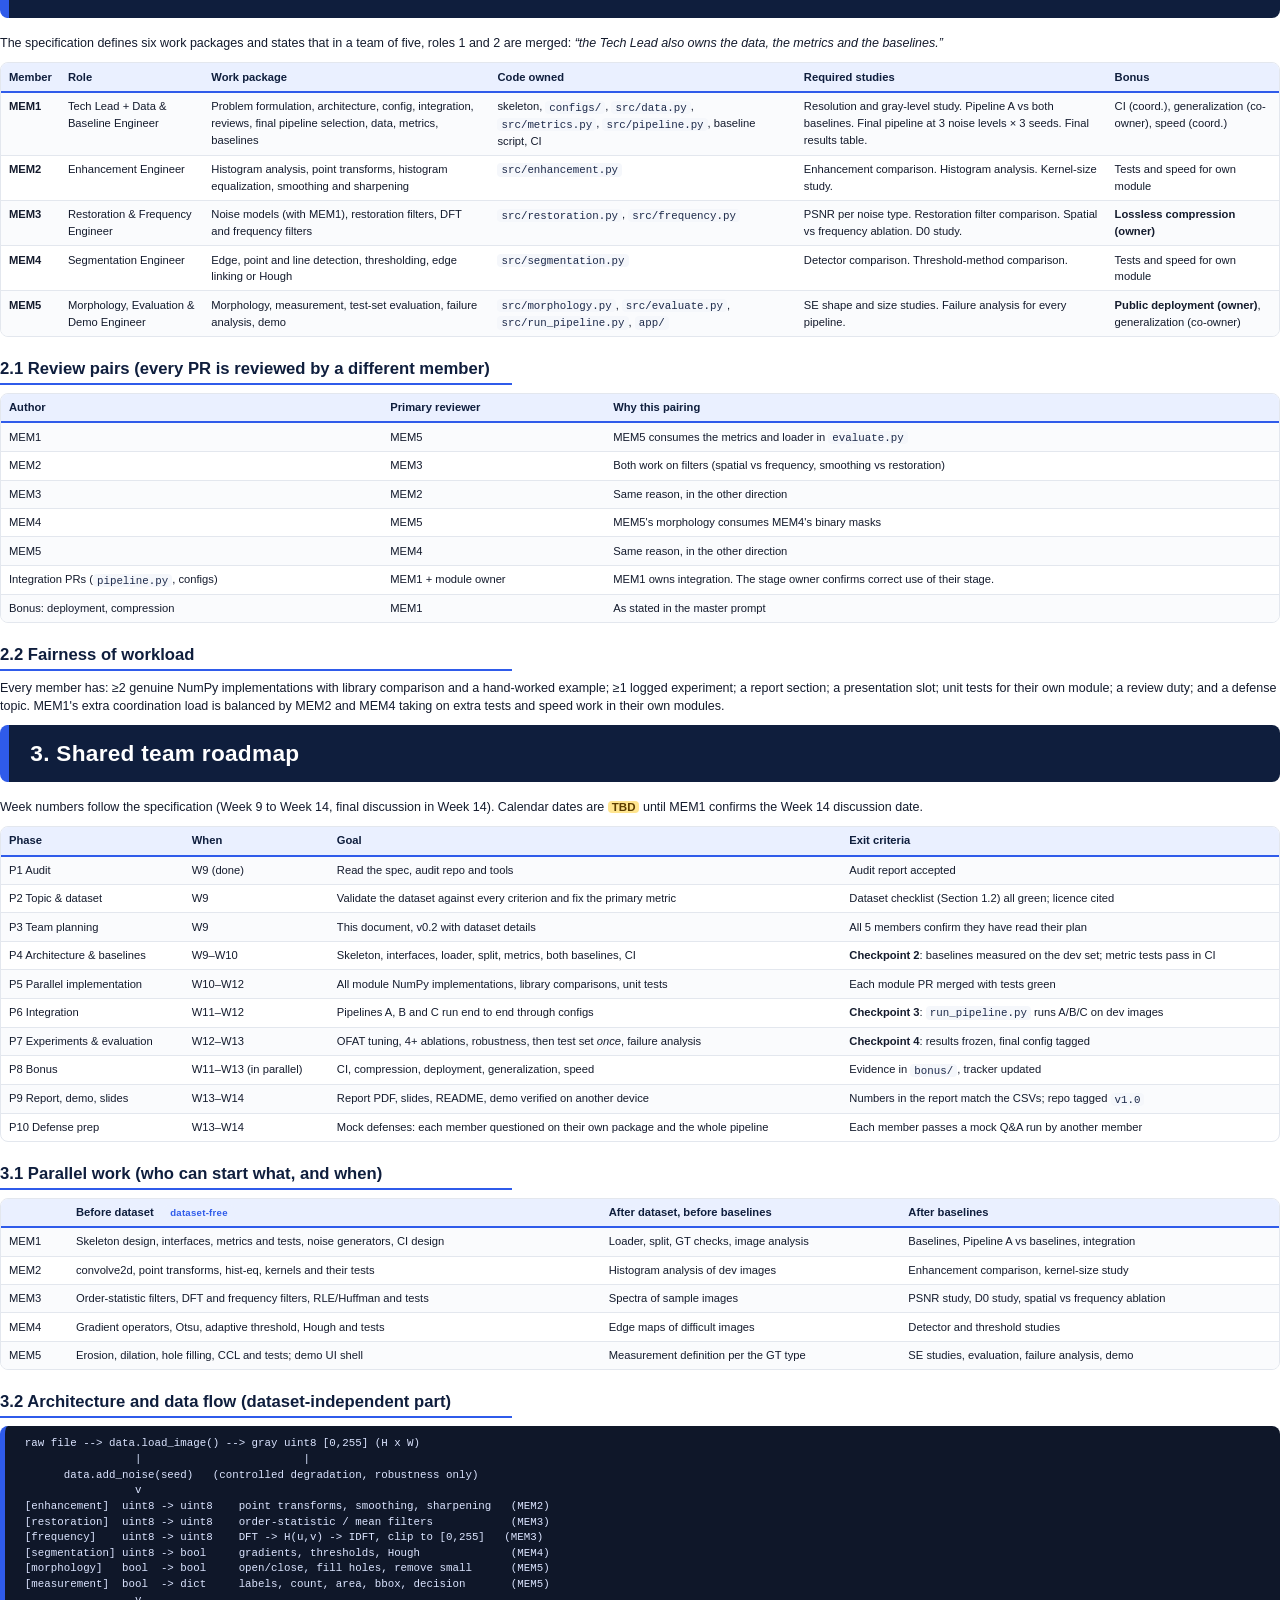
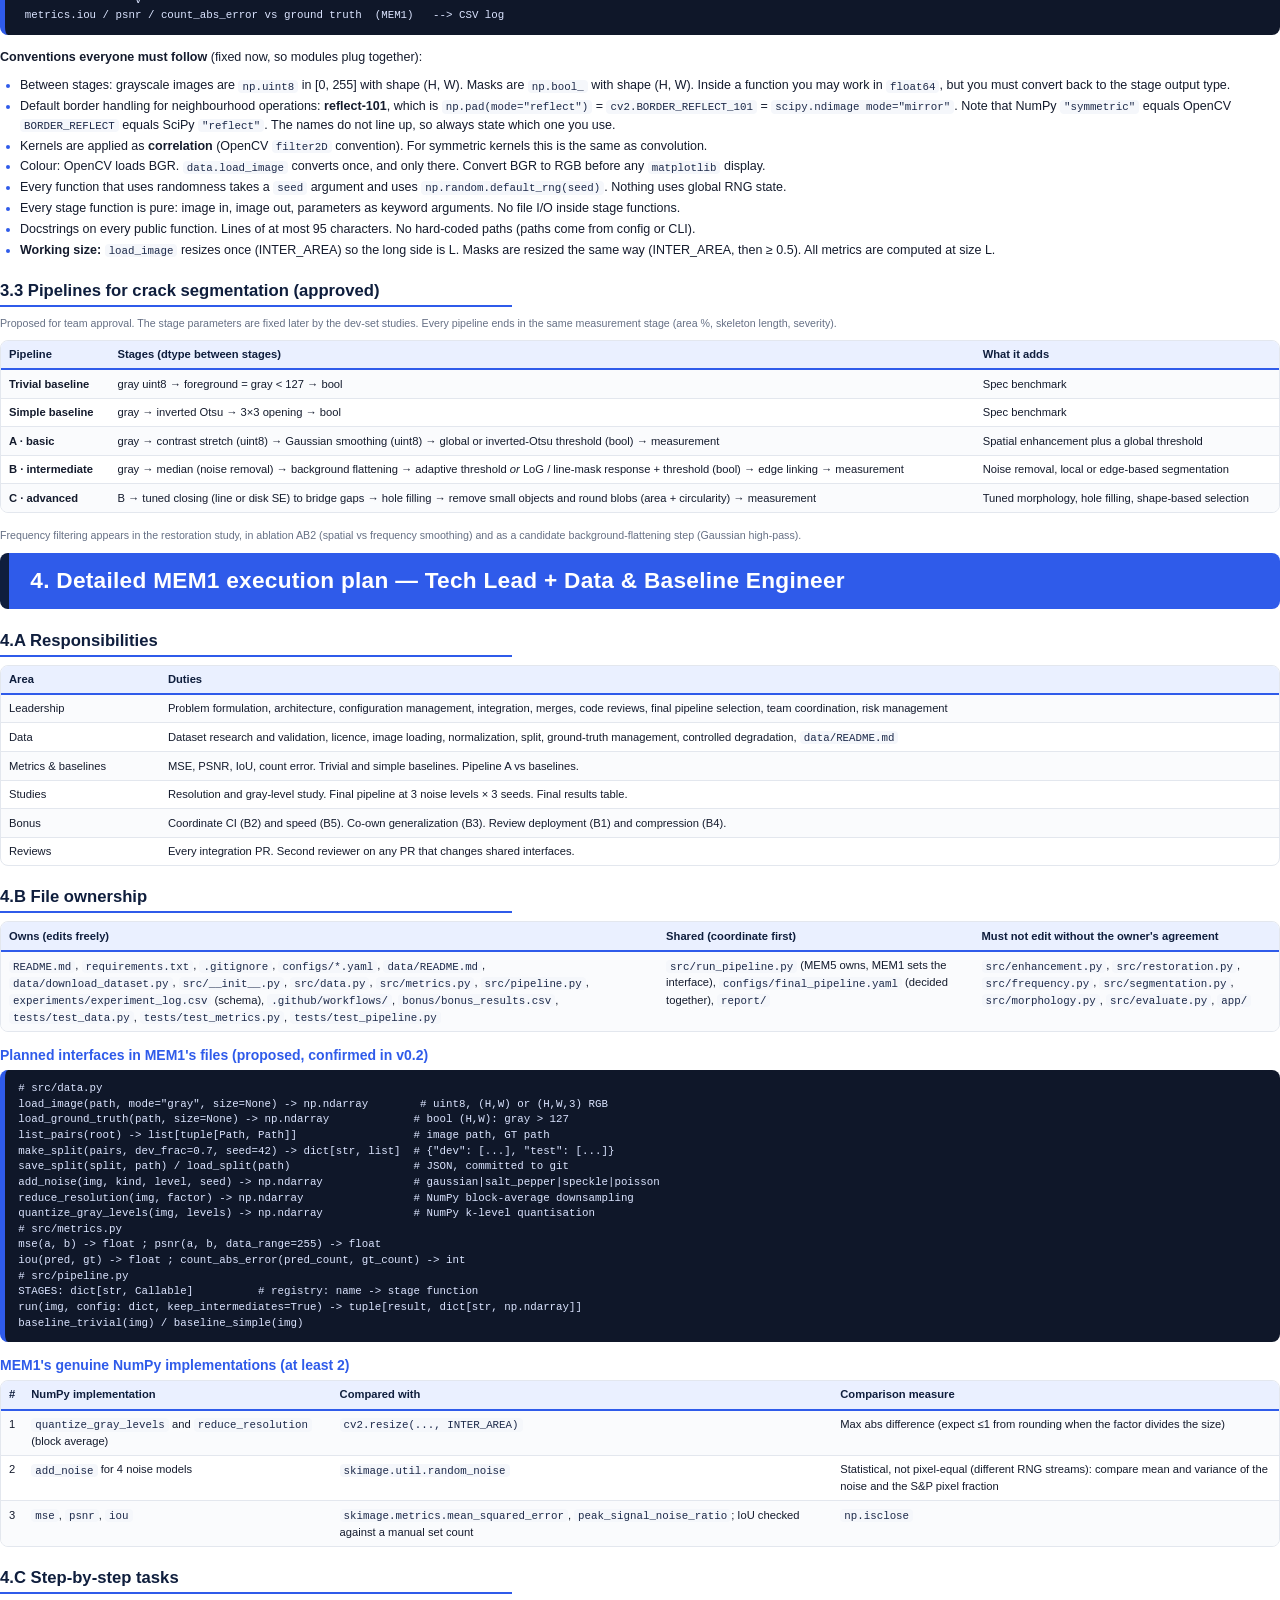
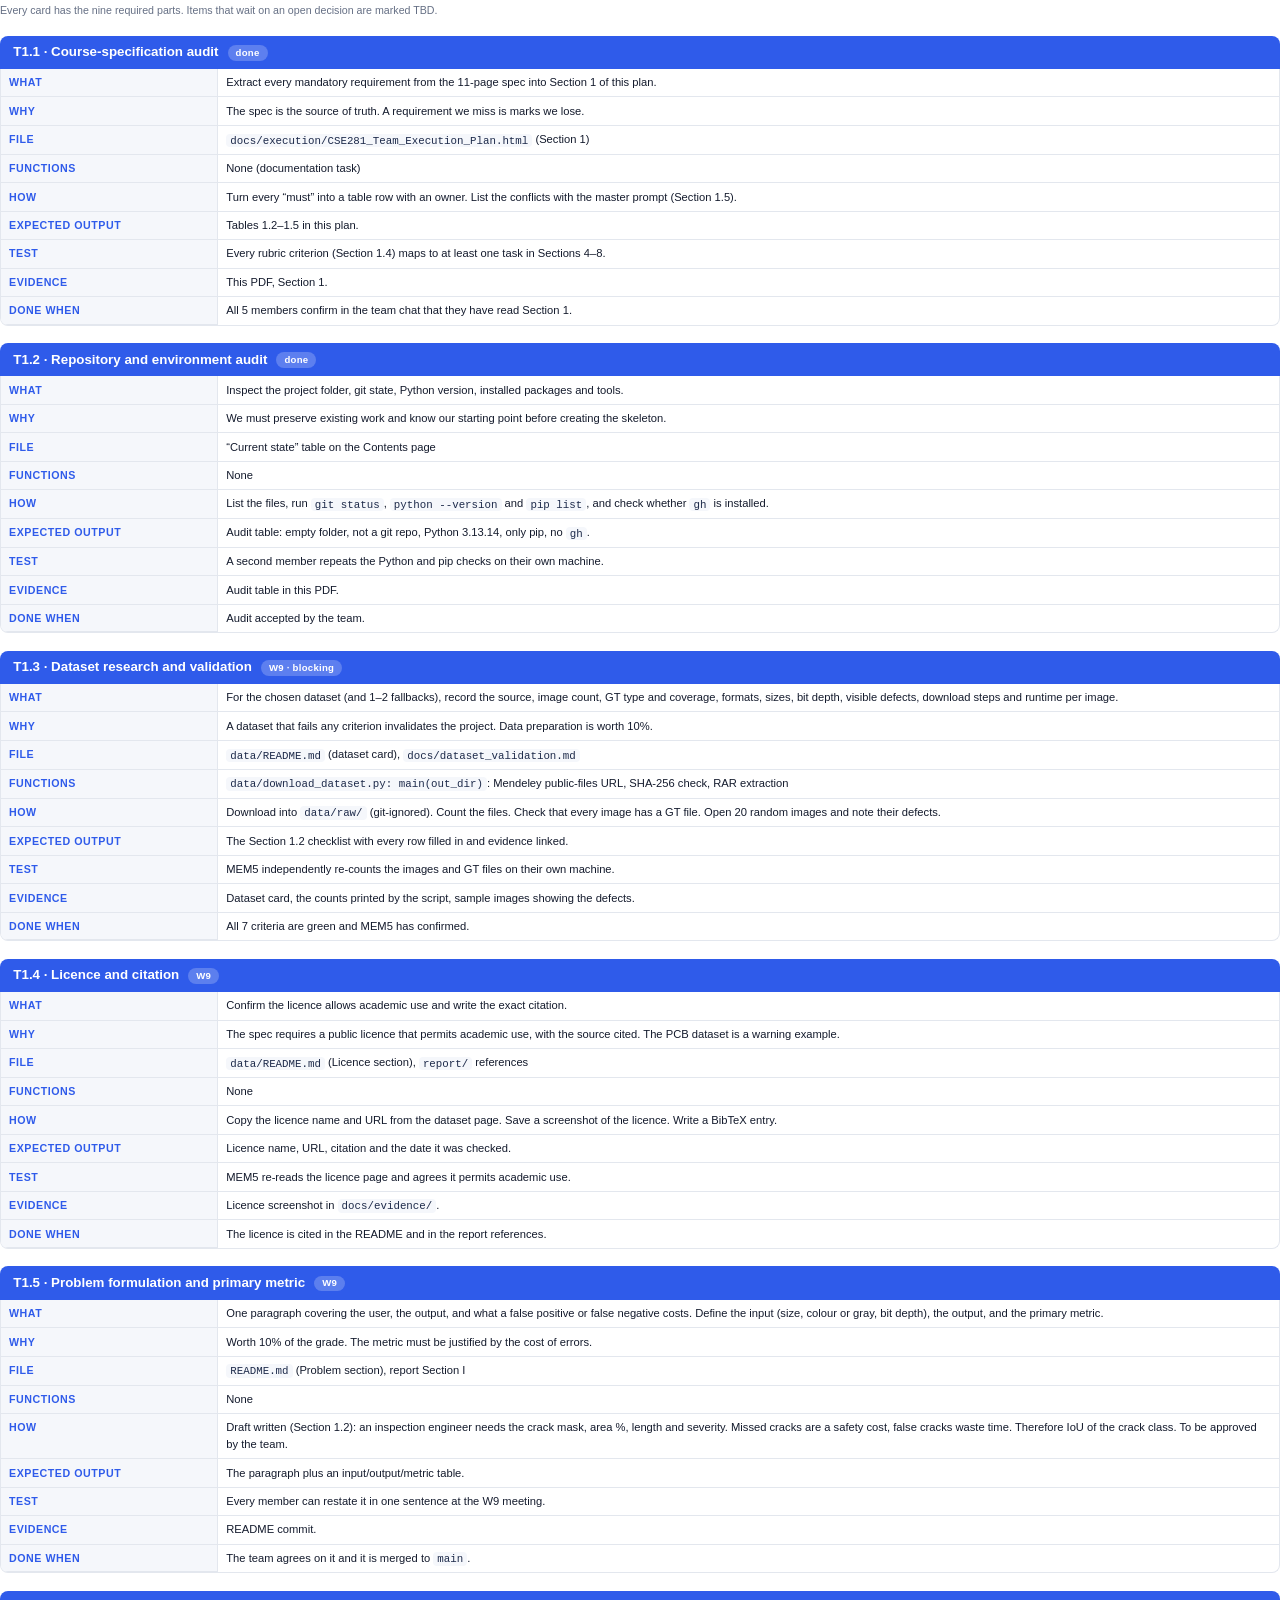
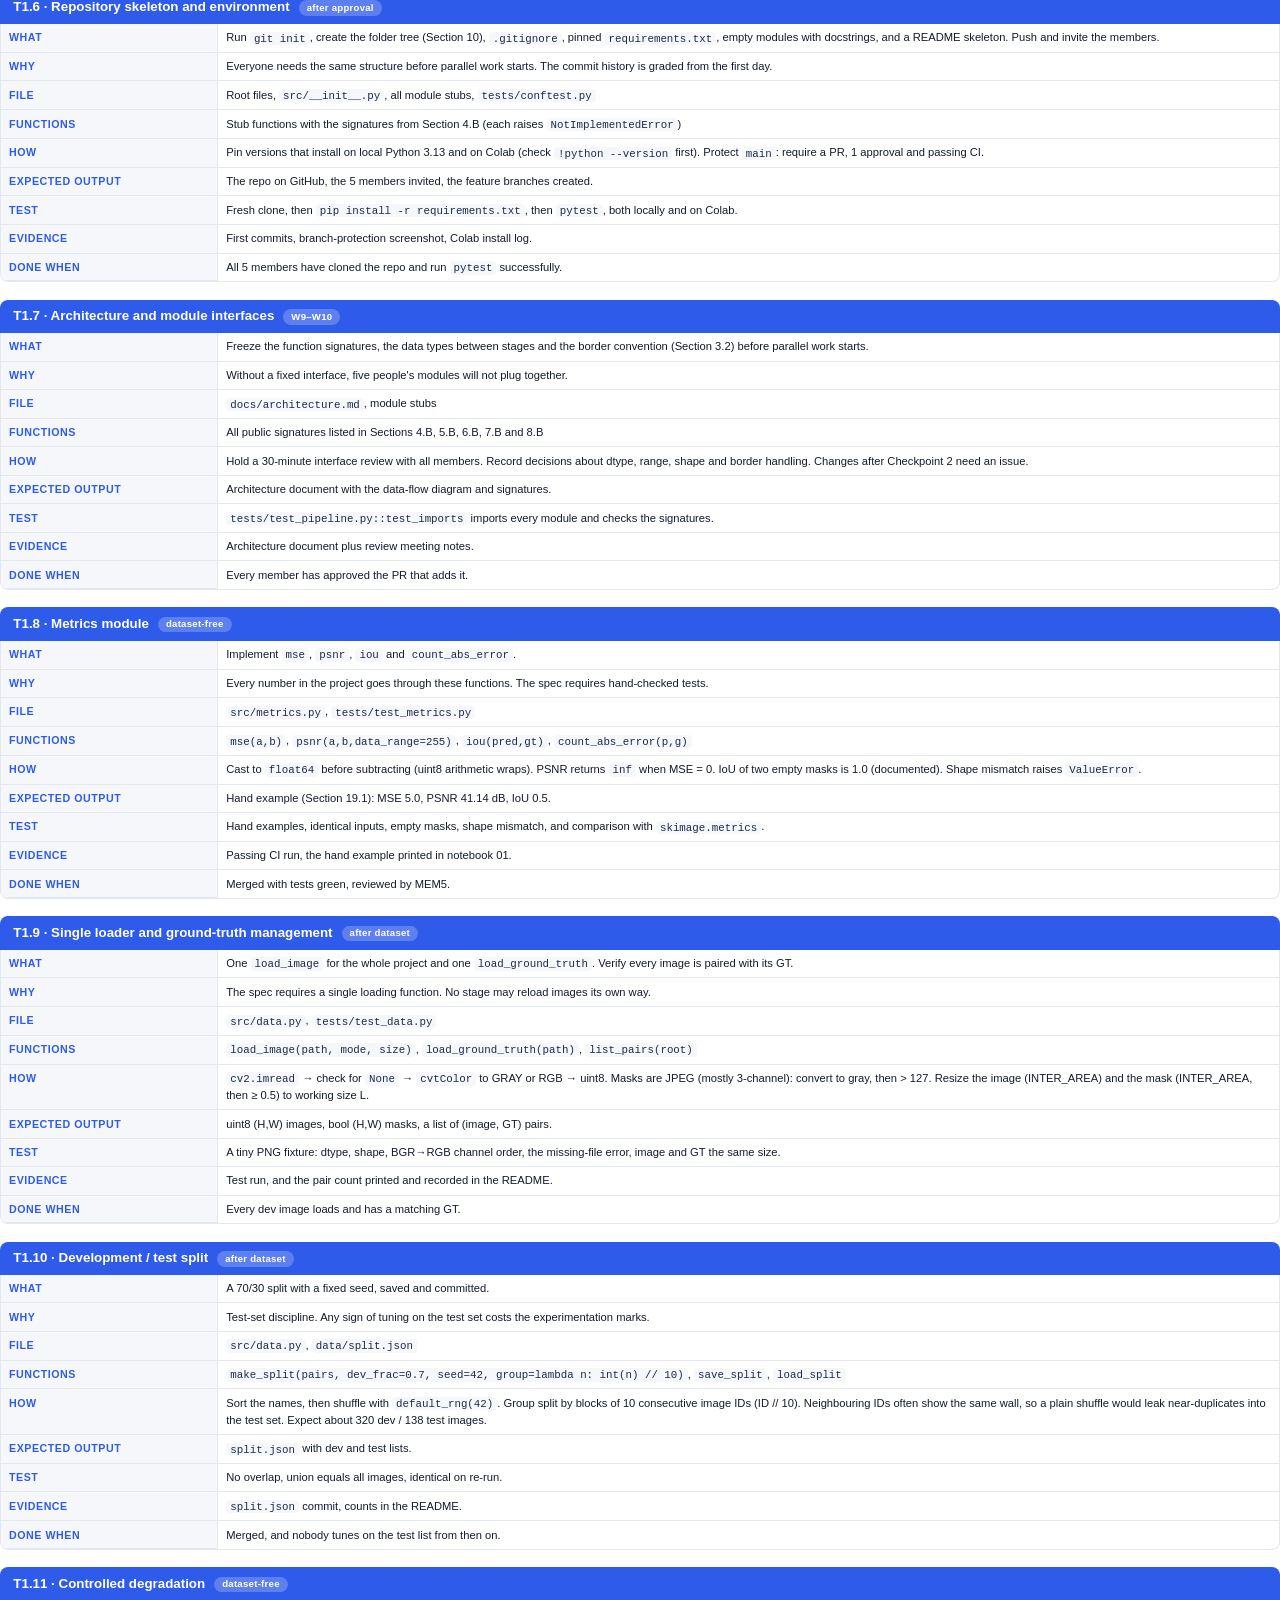
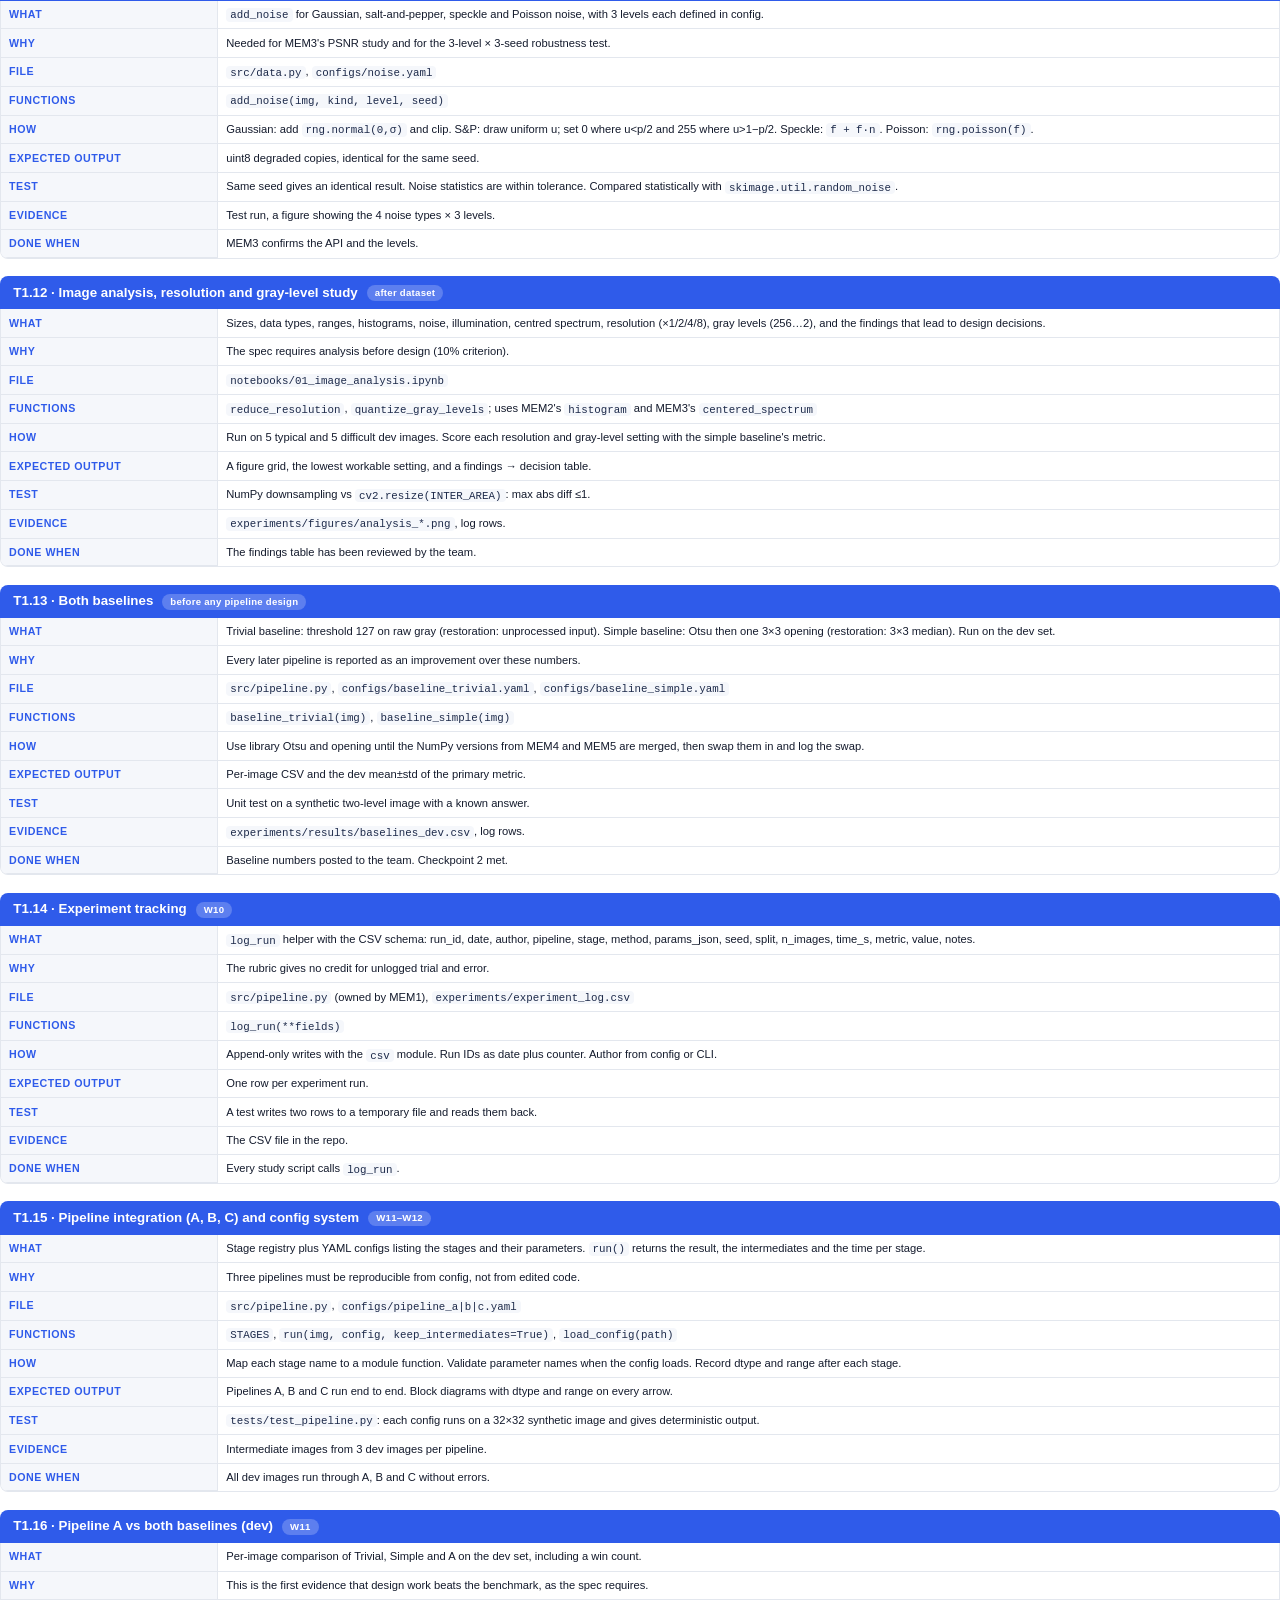
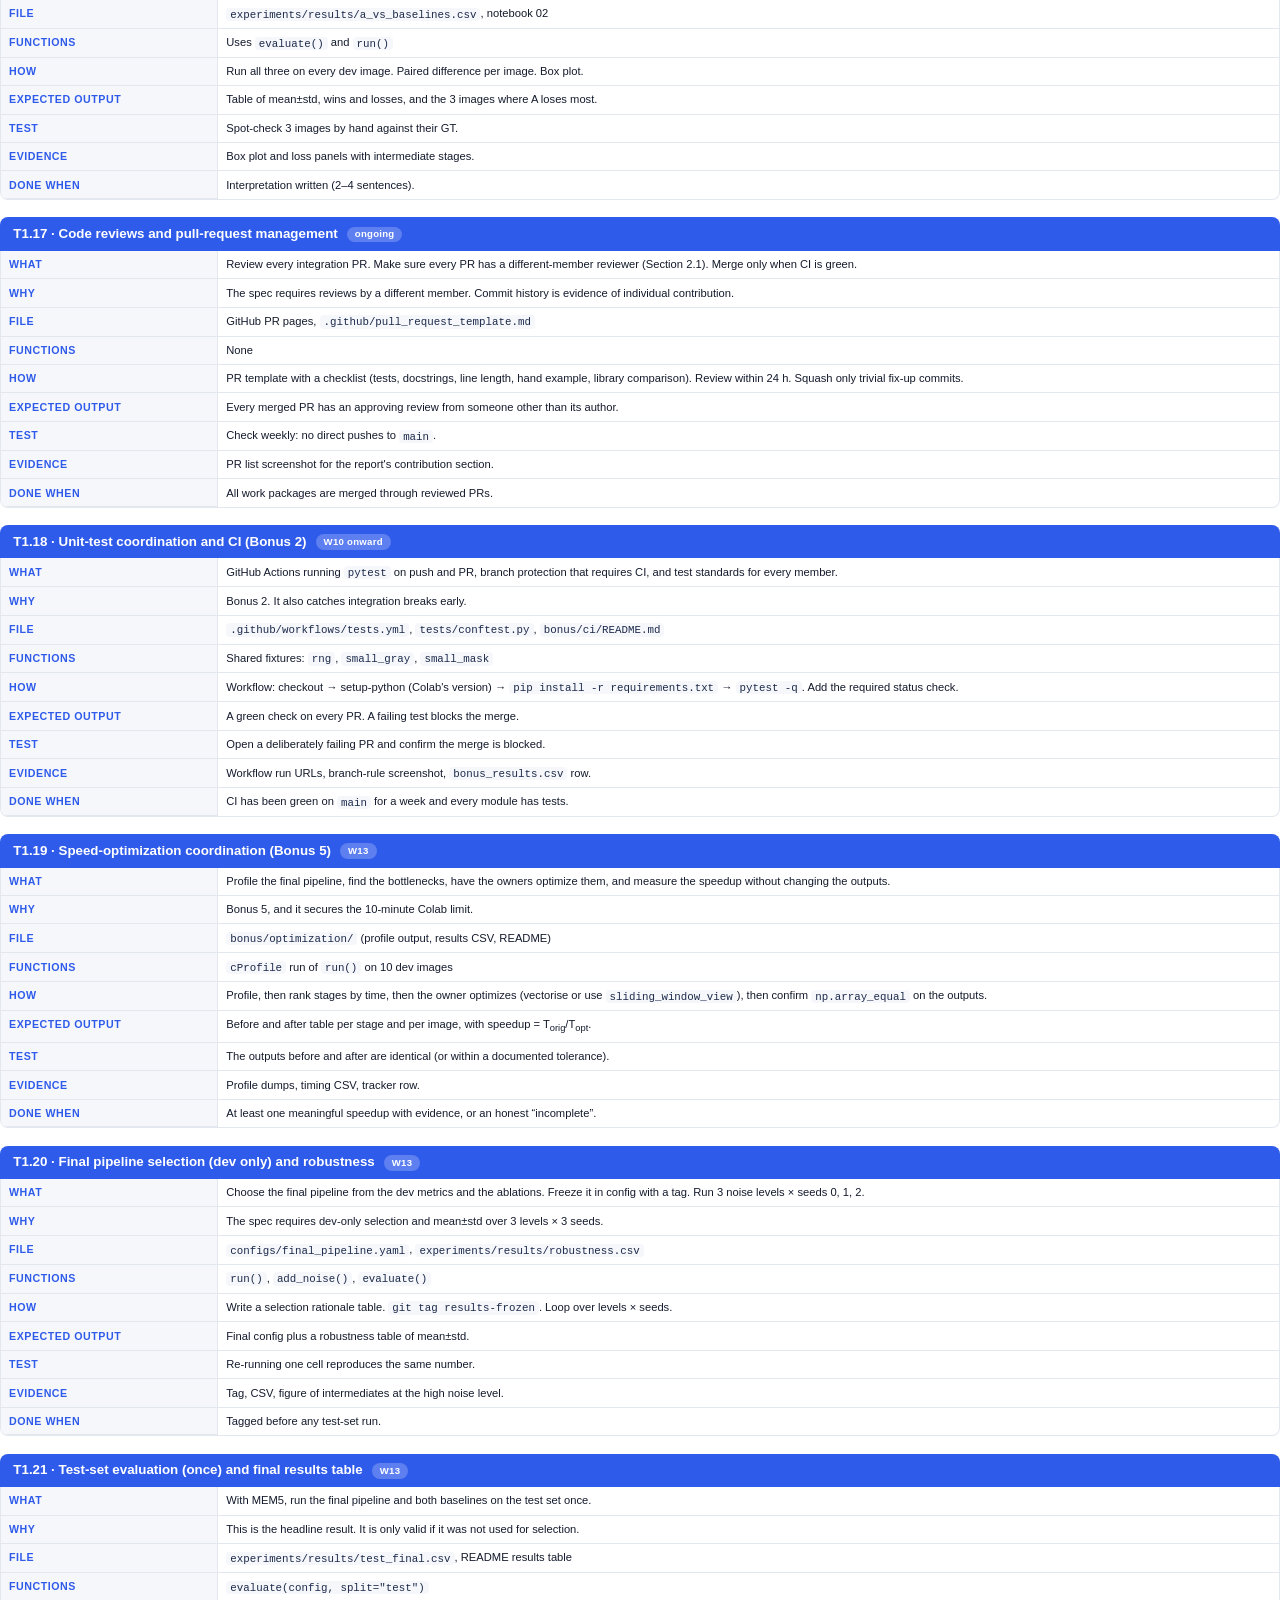
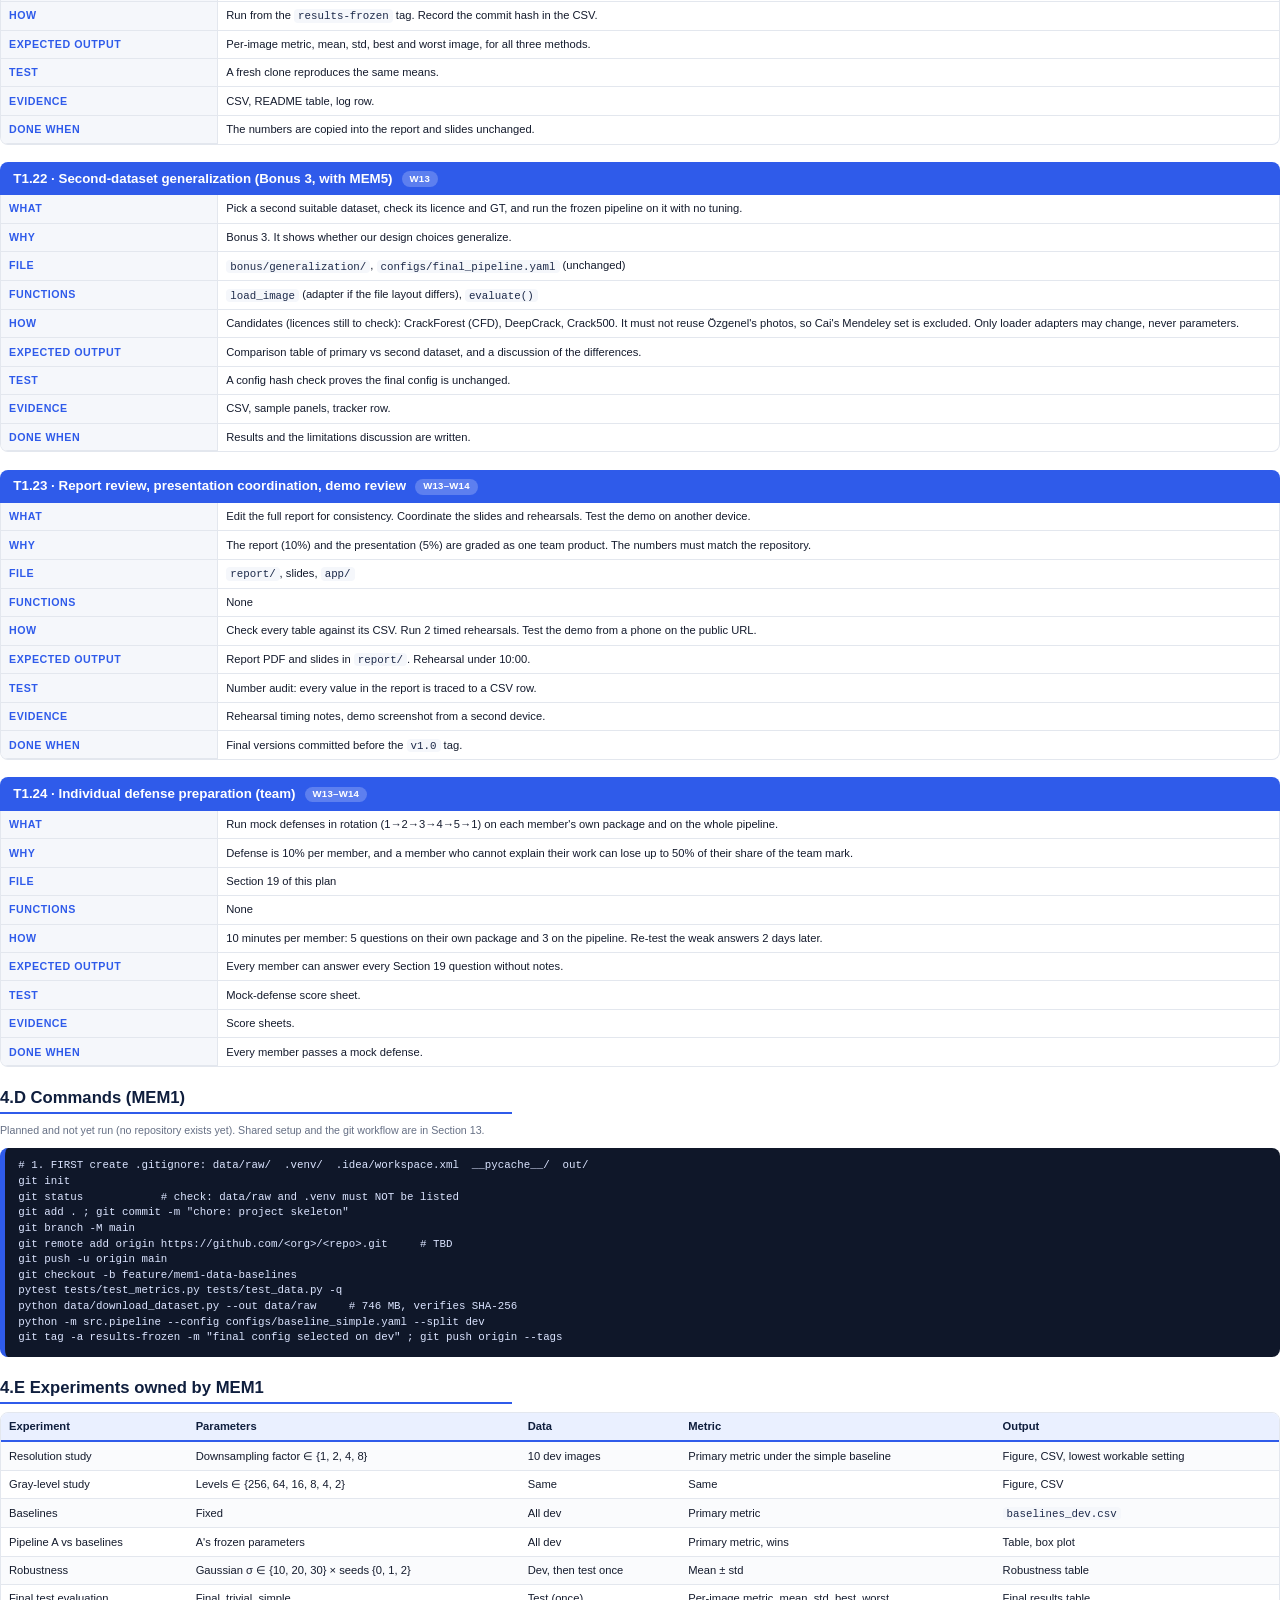
==== commit cf6aeaf8: "docs: technical report, slides, README results, bonus tracker, plan v0.4 - report/report.pdf: 10-pag" ====
--- a/docs/execution/CSE281_Team_Execution_Plan.html
+++ b/docs/execution/CSE281_Team_Execution_Plan.html
@@ -2,7 +2,7 @@
 <html lang="en">
 <head>
 <meta charset="utf-8">
-<title>CSE281 Team Execution Plan (v0.3)</title>
+<title>CSE281 Team Execution Plan (v0.4)</title>
 <link rel="stylesheet" href="style.css">
 </head>
 <body>
@@ -19,7 +19,7 @@
   <div class="title">Team<br>Execution Plan</div>
   <div class="sub">Five individual plans, the shared roadmap and every checklist the team needs
     from Week 9 to the Week 14 final discussion.</div>
-  <span class="pill">v0.3 &middot; APPROVED BY THE TEAM &middot; 19 NOV 2026</span>
+  <span class="pill">v0.4 &middot; APPROVED &middot; RESULTS FROZEN &middot; 19 NOV 2026</span>
   <div class="members">
     <div class="m1"><b>MEM1</b><i>Tech Lead + Data &amp; Baselines</i></div>
     <div class="m2"><b>MEM2</b><i>Enhancement</i></div>
@@ -1232,38 +1232,38 @@
 <table>
   <tr><th>Item</th><th>Owner</th><th>Week</th><th>Status</th><th>Evidence</th></tr>
   <tr><td>Spec audit</td><td>MEM1</td><td>9</td><td class="check">&#9745;</td><td>Section 1</td></tr>
-  <tr><td>Dataset validated + licence cited</td><td>MEM1</td><td>9</td><td class="check">&#9680;</td><td>Validated 12 Nov; MEM5 re-check and README citation pending</td></tr>
-  <tr><td>Problem statement + metric</td><td>MEM1</td><td>9</td><td class="check">&#9744;</td><td></td></tr>
-  <tr><td>Repo skeleton + branch protection</td><td>MEM1</td><td>9</td><td class="check">&#9744;</td><td></td></tr>
-  <tr><td>metrics.py + tests</td><td>MEM1</td><td>9</td><td class="check">&#9744;</td><td></td></tr>
-  <tr><td>data.py (load, split, noise) + tests</td><td>MEM1</td><td>10</td><td class="check">&#9744;</td><td></td></tr>
-  <tr><td>Image analysis + resolution/gray study</td><td>MEM1</td><td>10</td><td class="check">&#9744;</td><td></td></tr>
-  <tr><td>Both baselines on dev</td><td>MEM1</td><td>10</td><td class="check">&#9744;</td><td></td></tr>
-  <tr><td>CI workflow</td><td>MEM1</td><td>10</td><td class="check">&#9744;</td><td></td></tr>
-  <tr><td>enhancement.py (2+ NumPy) + tests</td><td>MEM2</td><td>10</td><td class="check">&#9744;</td><td></td></tr>
-  <tr><td>Enhancement comparison + kernel study</td><td>MEM2</td><td>11&ndash;12</td><td class="check">&#9744;</td><td></td></tr>
-  <tr><td>restoration.py + frequency.py + tests</td><td>MEM3</td><td>10</td><td class="check">&#9744;</td><td></td></tr>
-  <tr><td>PSNR study + D0 study + spatial/freq ablation</td><td>MEM3</td><td>11&ndash;12</td><td class="check">&#9744;</td><td></td></tr>
-  <tr><td>segmentation.py + tests</td><td>MEM4</td><td>10&ndash;11</td><td class="check">&#9744;</td><td></td></tr>
-  <tr><td>Detector + threshold studies</td><td>MEM4</td><td>11&ndash;12</td><td class="check">&#9744;</td><td></td></tr>
-  <tr><td>morphology.py + tests</td><td>MEM5</td><td>10</td><td class="check">&#9744;</td><td></td></tr>
-  <tr><td>SE size + shape studies</td><td>MEM5</td><td>11&ndash;12</td><td class="check">&#9744;</td><td></td></tr>
-  <tr><td>Pipelines A / B / C end to end</td><td>MEM1</td><td>11&ndash;12</td><td class="check">&#9744;</td><td></td></tr>
-  <tr><td>Four ablations</td><td>MEM2&ndash;5</td><td>12&ndash;13</td><td class="check">&#9744;</td><td></td></tr>
-  <tr><td>Final selection + results-frozen tag</td><td>MEM1</td><td>13</td><td class="check">&#9744;</td><td></td></tr>
-  <tr><td>Robustness 3 &times; 3</td><td>MEM1</td><td>13</td><td class="check">&#9744;</td><td></td></tr>
-  <tr><td>Test evaluation (once)</td><td>MEM5 + MEM1</td><td>13</td><td class="check">&#9744;</td><td></td></tr>
-  <tr><td>Failure analysis (&ge;20)</td><td>MEM5</td><td>13</td><td class="check">&#9744;</td><td></td></tr>
-  <tr><td>run_pipeline.py + demo</td><td>MEM5</td><td>12&ndash;13</td><td class="check">&#9744;</td><td></td></tr>
-  <tr><td>B1 Deployment</td><td>MEM5</td><td>13</td><td class="check">&#9744;</td><td></td></tr>
-  <tr><td>B2 CI</td><td>MEM1</td><td>10+</td><td class="check">&#9744;</td><td></td></tr>
-  <tr><td>B3 Generalization</td><td>MEM1 + MEM5</td><td>13</td><td class="check">&#9744;</td><td></td></tr>
-  <tr><td>B4 Compression</td><td>MEM3</td><td>13</td><td class="check">&#9744;</td><td></td></tr>
-  <tr><td>B5 Speed</td><td>MEM1 (all)</td><td>13</td><td class="check">&#9744;</td><td></td></tr>
-  <tr><td>Report sections</td><td>All</td><td>13</td><td class="check">&#9744;</td><td></td></tr>
-  <tr><td>Slides + 2 rehearsals</td><td>All</td><td>14</td><td class="check">&#9744;</td><td></td></tr>
-  <tr><td>Mock defenses</td><td>All</td><td>13&ndash;14</td><td class="check">&#9744;</td><td></td></tr>
-  <tr><td>v1.0 tag</td><td>MEM1</td><td>14</td><td class="check">&#9744;</td><td></td></tr>
+  <tr><td>Dataset validated + licence cited</td><td>MEM1</td><td>9</td><td class="check">&#9745;</td><td>data/README.md; MEM5 re-check pending</td></tr>
+  <tr><td>Problem statement + metric</td><td>MEM1</td><td>9</td><td class="check">&#9745;</td><td>README, report I</td></tr>
+  <tr><td>Repo skeleton + CI</td><td>MEM1</td><td>9</td><td class="check">&#9745;</td><td>CI green; branch protection: owner to enable</td></tr>
+  <tr><td>metrics.py + tests</td><td>MEM1</td><td>9</td><td class="check">&#9745;</td><td>tests/test_metrics.py</td></tr>
+  <tr><td>data.py (load, split, noise) + tests</td><td>MEM1</td><td>10</td><td class="check">&#9745;</td><td>data/split.json 321/137</td></tr>
+  <tr><td>Image analysis + resolution/gray study</td><td>MEM1</td><td>10</td><td class="check">&#9745;</td><td>notebooks/01</td></tr>
+  <tr><td>Both baselines on dev and test</td><td>MEM1</td><td>10</td><td class="check">&#9745;</td><td>dev .442/.066, test .449/.066</td></tr>
+  <tr><td>enhancement.py (NumPy) + tests</td><td>MEM2</td><td>10</td><td class="check">&#9680;</td><td>PR #1: MEM2 review and defense</td></tr>
+  <tr><td>Enhancement comparison + kernel study</td><td>MEM2</td><td>11-12</td><td class="check">&#9745;</td><td>study_enhancement_methods, kernel_size</td></tr>
+  <tr><td>restoration.py + frequency.py + tests</td><td>MEM3</td><td>10</td><td class="check">&#9680;</td><td>PR #2: MEM3 review and defense</td></tr>
+  <tr><td>PSNR study + D0 study + AB2</td><td>MEM3</td><td>11-12</td><td class="check">&#9745;</td><td>study_restoration_psnr, cutoff_d0</td></tr>
+  <tr><td>segmentation.py + tests</td><td>MEM4</td><td>10-11</td><td class="check">&#9680;</td><td>PR #3 (after #1)</td></tr>
+  <tr><td>Detector + threshold studies</td><td>MEM4</td><td>11-12</td><td class="check">&#9745;</td><td>study_detectors, threshold_method</td></tr>
+  <tr><td>morphology.py + evaluate + run_pipeline</td><td>MEM5</td><td>10</td><td class="check">&#9680;</td><td>PR #4: MEM5 review and defense</td></tr>
+  <tr><td>SE size + shape studies</td><td>MEM5</td><td>11-12</td><td class="check">&#9745;</td><td>study_se_size_shape</td></tr>
+  <tr><td>Pipelines A / B / C end to end</td><td>MEM1</td><td>11-12</td><td class="check">&#9745;</td><td>configs/, study_final_selection</td></tr>
+  <tr><td>Four+ ablations</td><td>MEM2-5</td><td>12-13</td><td class="check">&#9745;</td><td>study_ablations (AB1-AB6)</td></tr>
+  <tr><td>Final selection + results-frozen tag</td><td>MEM1</td><td>13</td><td class="check">&#9745;</td><td>tag results-frozen</td></tr>
+  <tr><td>Robustness 3 x 3</td><td>MEM1</td><td>13</td><td class="check">&#9745;</td><td>study_robustness</td></tr>
+  <tr><td>Test evaluation (once)</td><td>MEM5 + MEM1</td><td>13</td><td class="check">&#9745;</td><td>test_final.csv: .670 +/- .116</td></tr>
+  <tr><td>Failure analysis (20 worst)</td><td>MEM5</td><td>13</td><td class="check">&#9745;</td><td>failure_analysis.csv, figures/failures</td></tr>
+  <tr><td>run_pipeline.py + demo</td><td>MEM5</td><td>12-13</td><td class="check">&#9745;</td><td>app/app.py (local)</td></tr>
+  <tr><td>B1 Deployment</td><td>MEM5</td><td>13</td><td class="check">&#9680;</td><td>needs a Hugging Face account</td></tr>
+  <tr><td>B2 CI</td><td>MEM1</td><td>10+</td><td class="check">&#9745;</td><td>.github/workflows/tests.yml</td></tr>
+  <tr><td>B3 Generalization</td><td>MEM1 + MEM5</td><td>13</td><td class="check">&#9745;</td><td>DeepCrack .520</td></tr>
+  <tr><td>B4 Compression</td><td>MEM3</td><td>13</td><td class="check">&#9745;</td><td>RLE 441, Huffman 1.36</td></tr>
+  <tr><td>B5 Speed</td><td>MEM1 (all)</td><td>13</td><td class="check">&#9745;</td><td>1.84x, identical masks</td></tr>
+  <tr><td>Report</td><td>All</td><td>13</td><td class="check">&#9680;</td><td>report/report.pdf; each member checks own section</td></tr>
+  <tr><td>Slides + 2 rehearsals</td><td>All</td><td>14</td><td class="check">&#9680;</td><td>report/presentation.pdf; rehearsals pending</td></tr>
+  <tr><td>Mock defenses</td><td>All</td><td>13-14</td><td class="check">&#9744;</td><td>Section 19</td></tr>
+  <tr><td>Colab timing check</td><td>MEM1</td><td>13</td><td class="check">&#9744;</td><td>run on free Colab CPU</td></tr>
+  <tr><td>v1.0 tag</td><td>MEM1</td><td>14</td><td class="check">&#9744;</td><td>after PRs #1-#4 are reviewed and merged</td></tr>
 </table>
 
 <h2>Resolved in v0.2</h2>
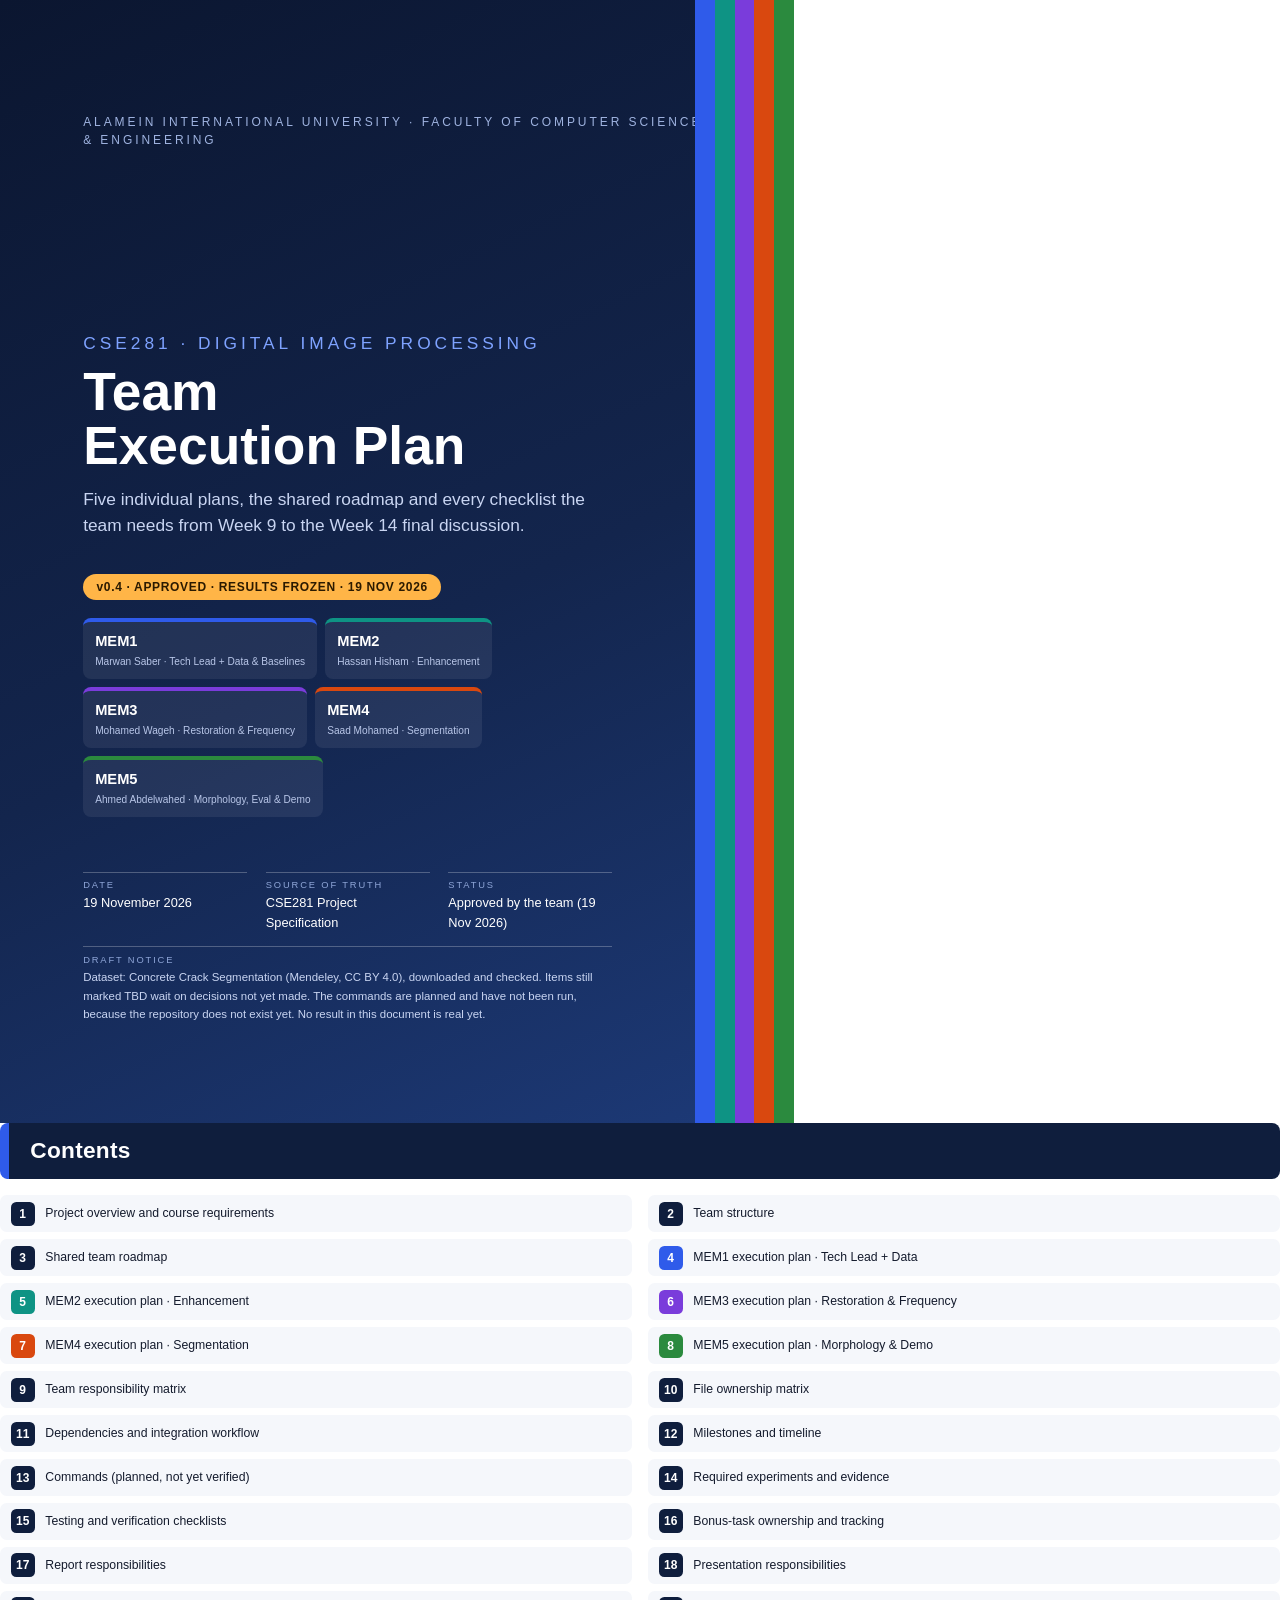
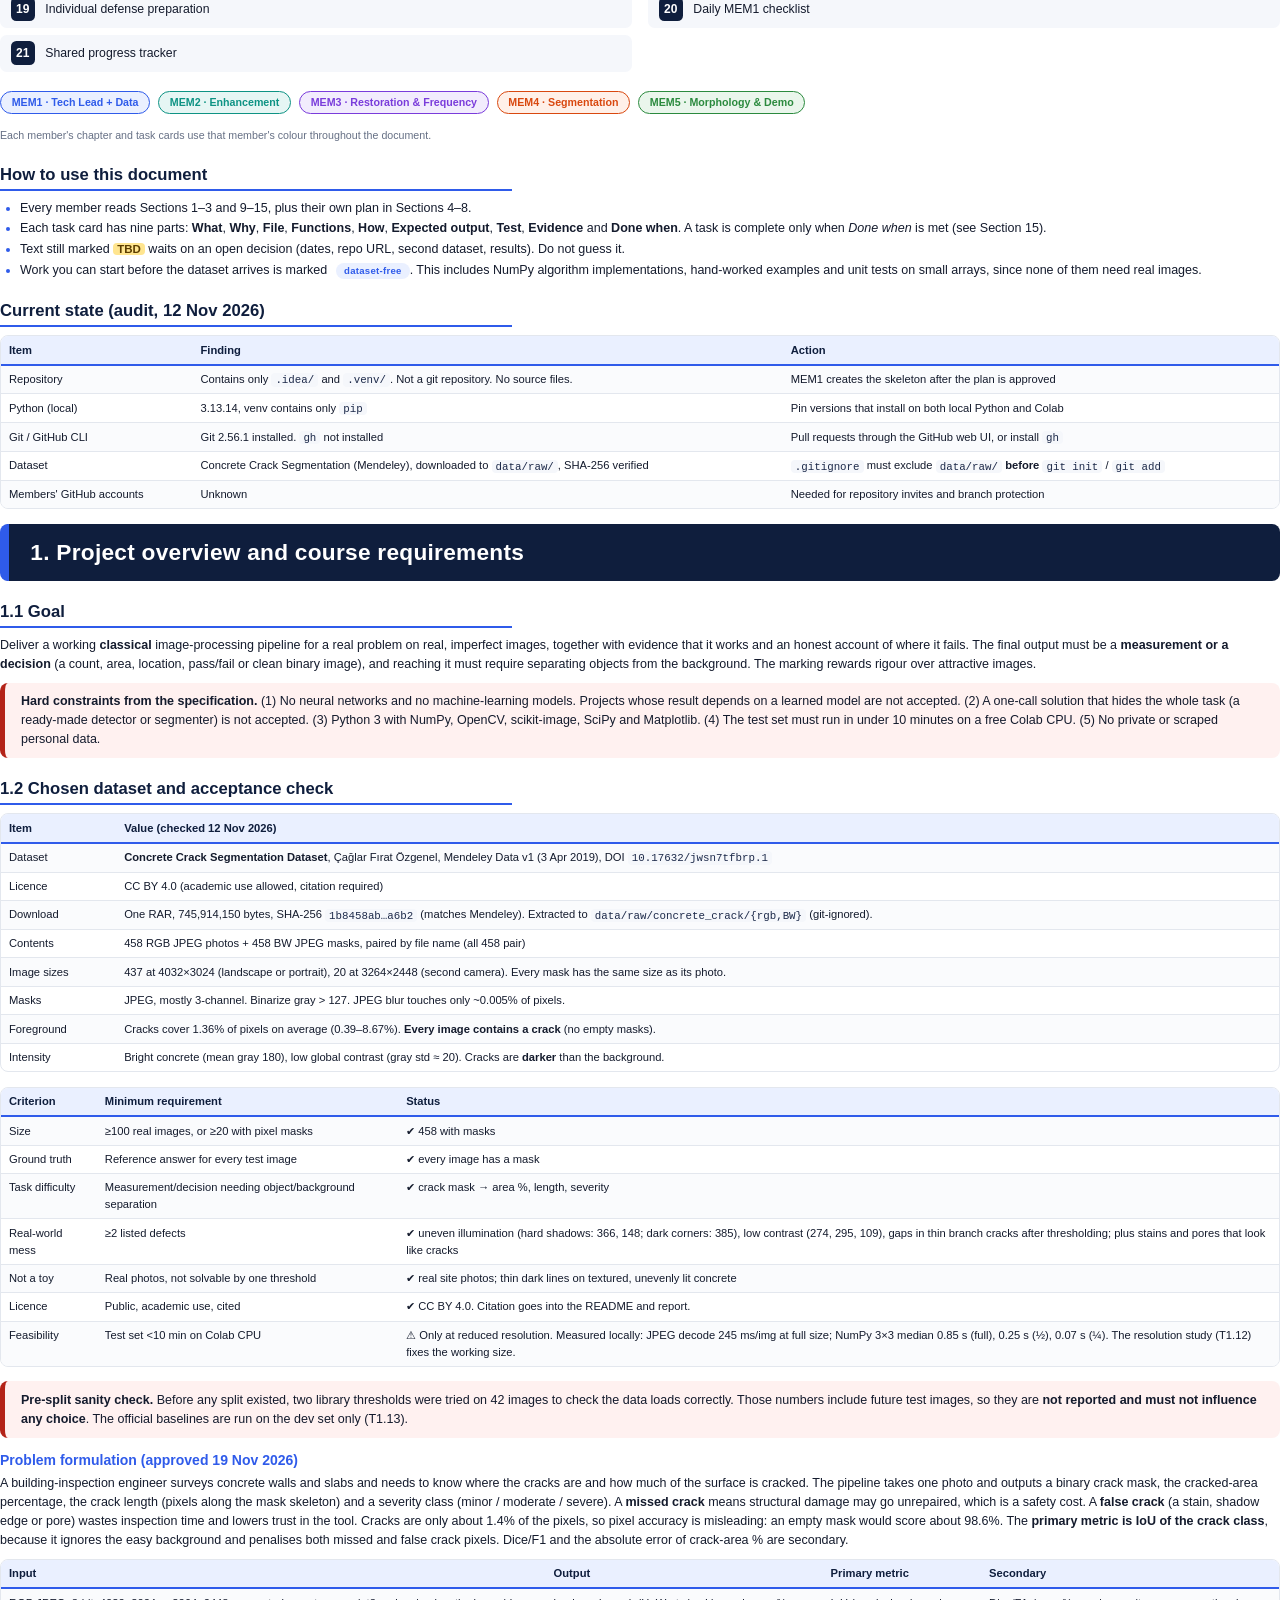
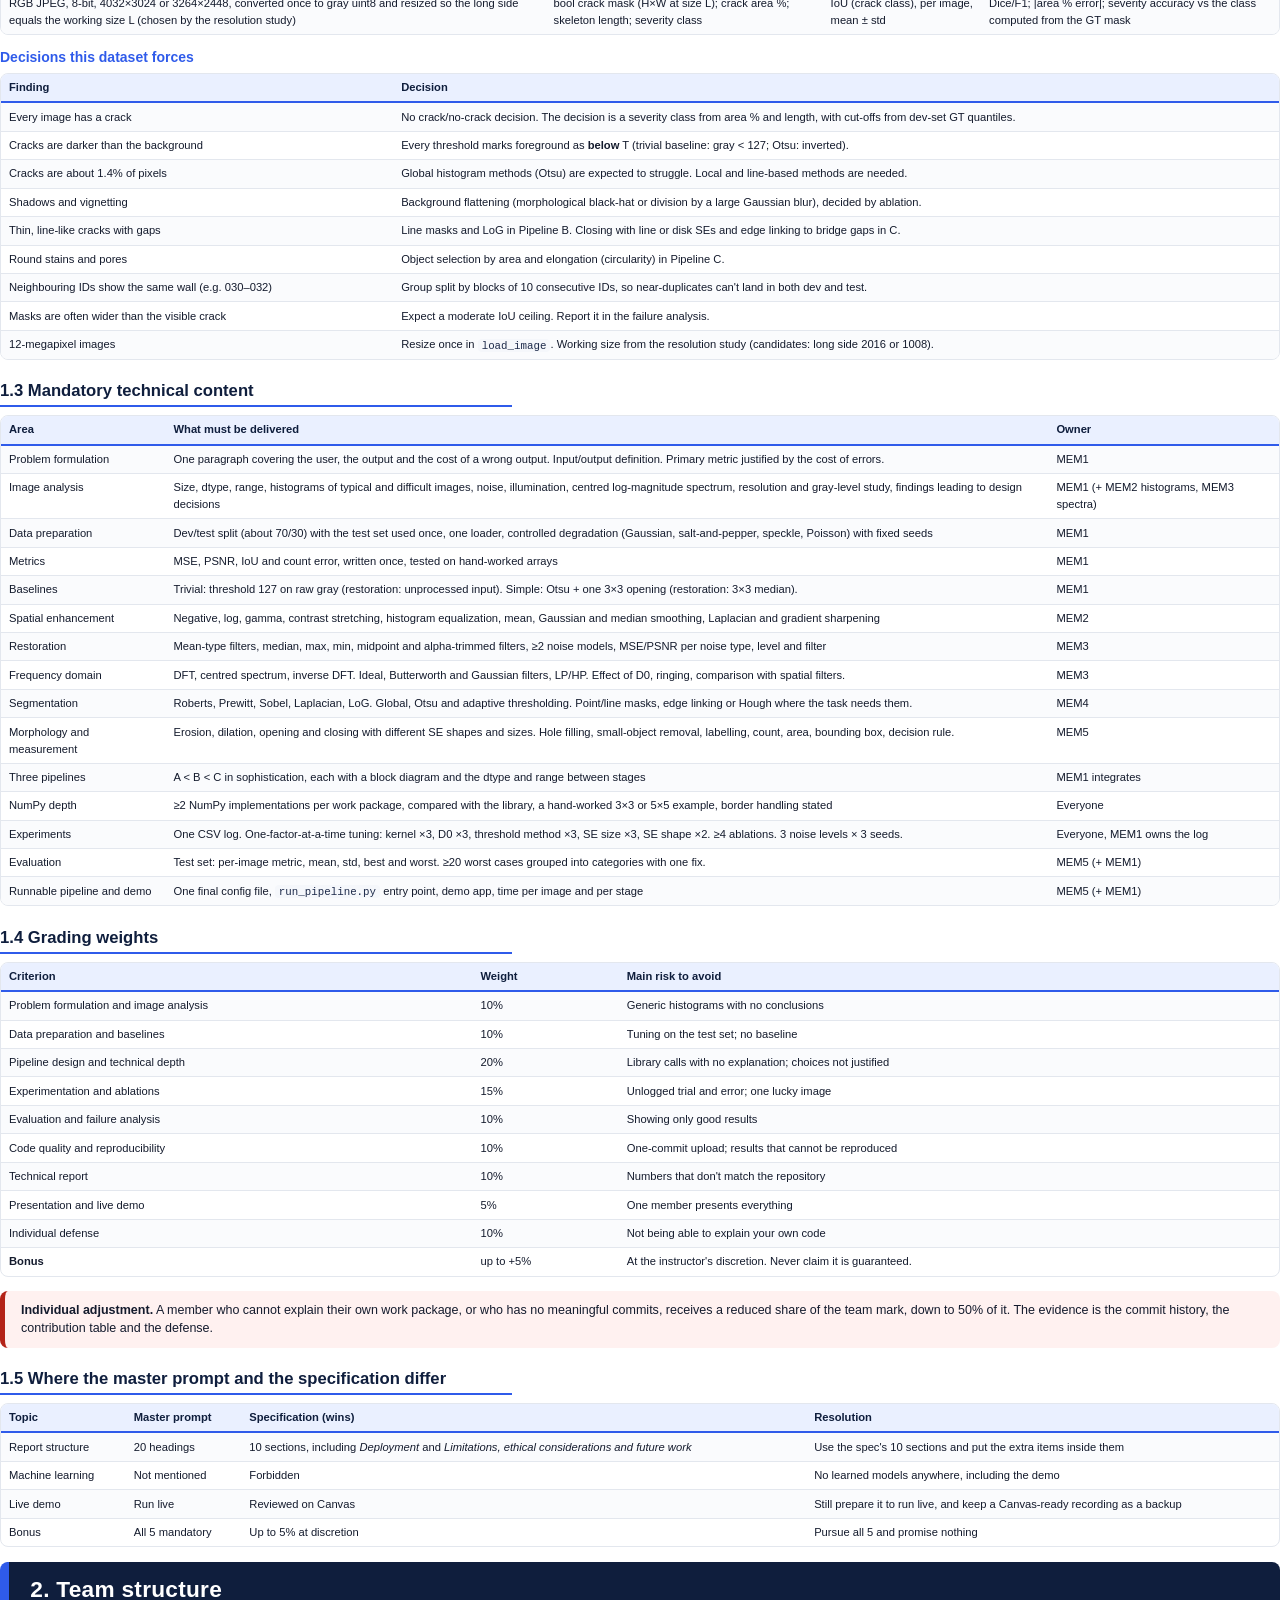
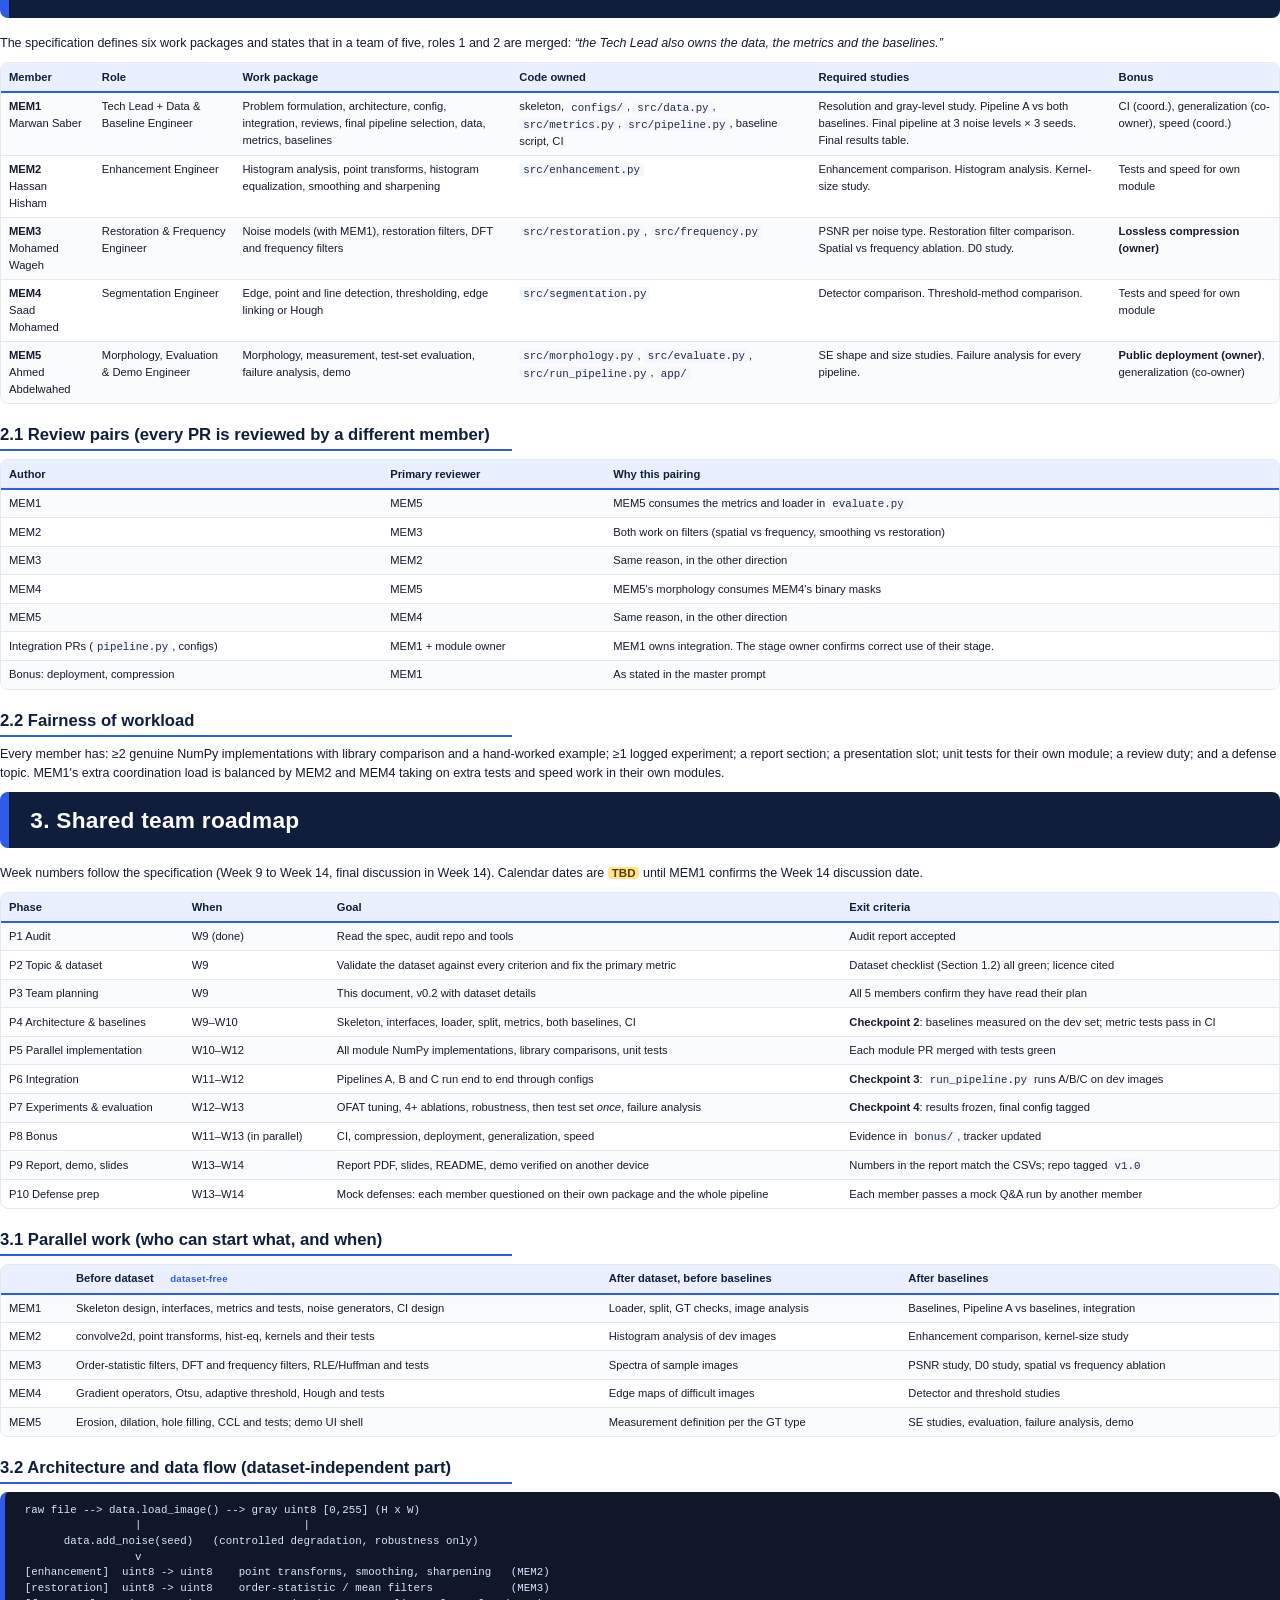
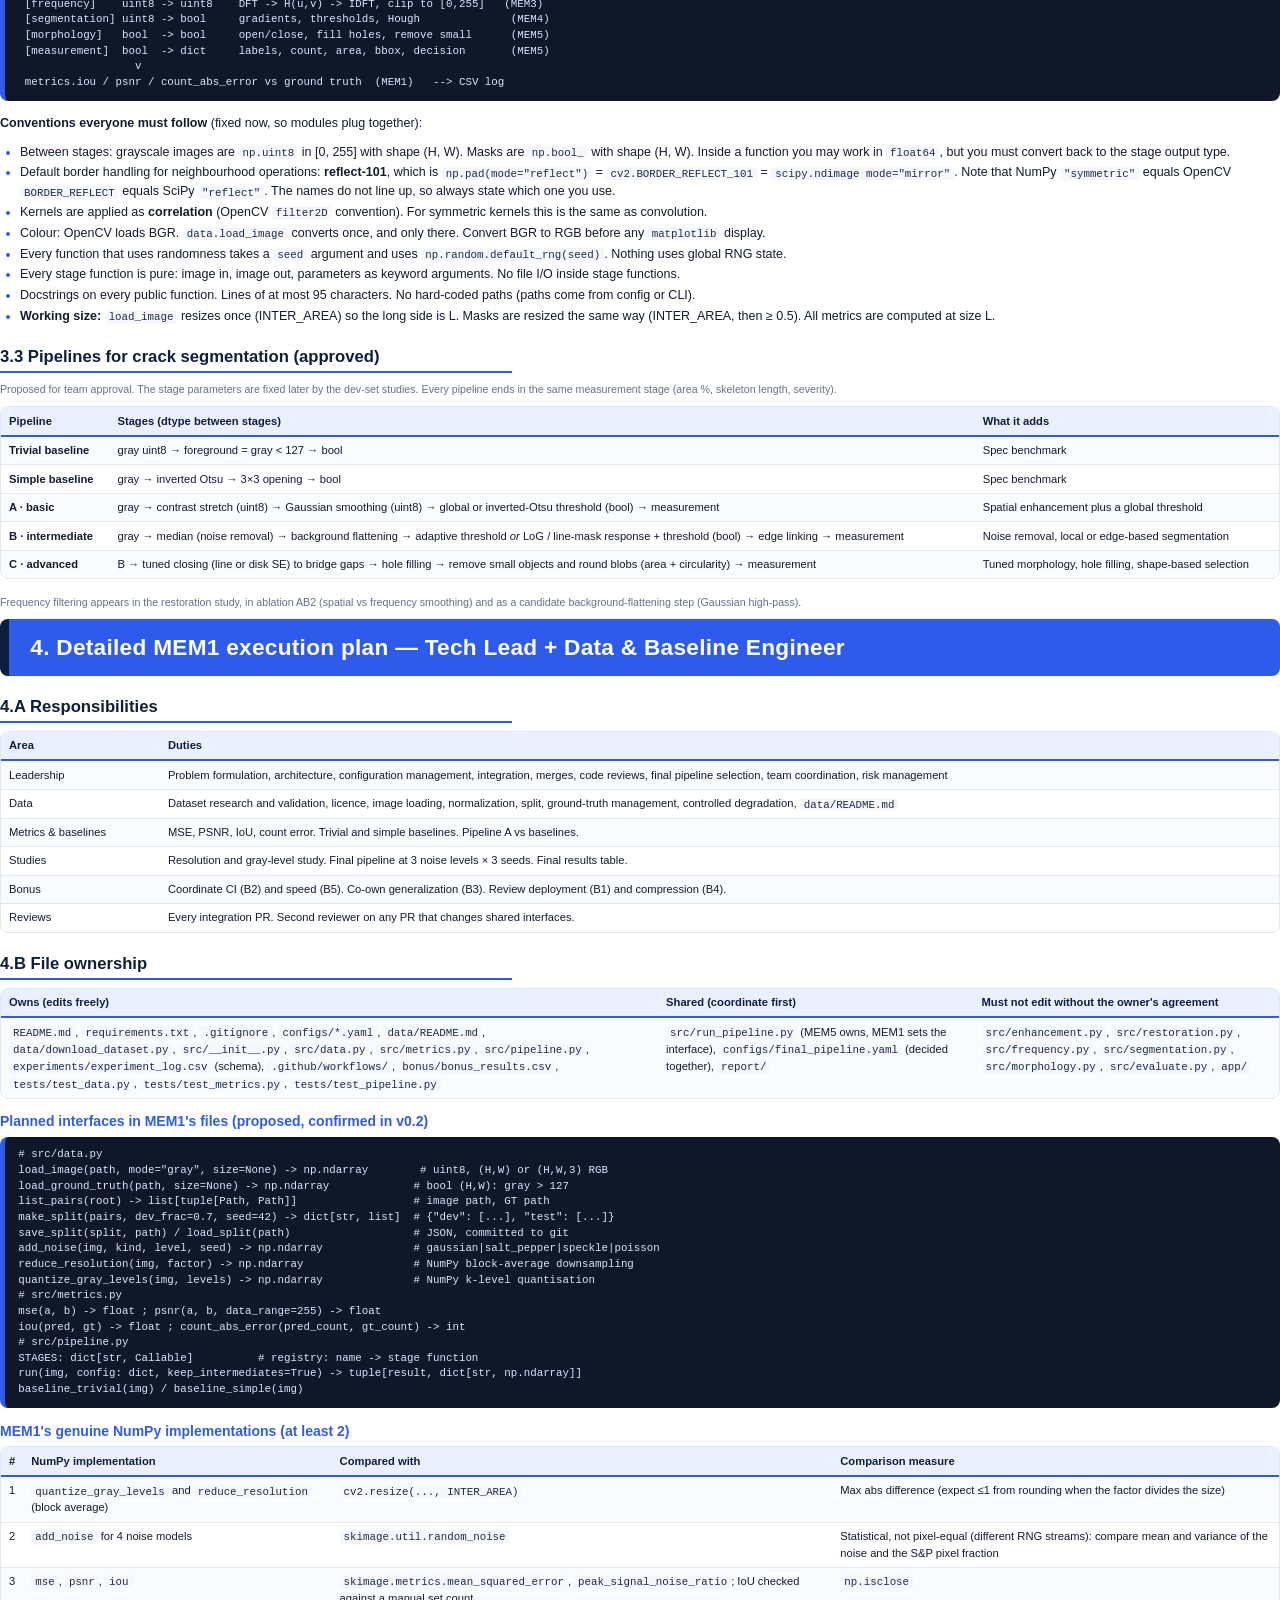
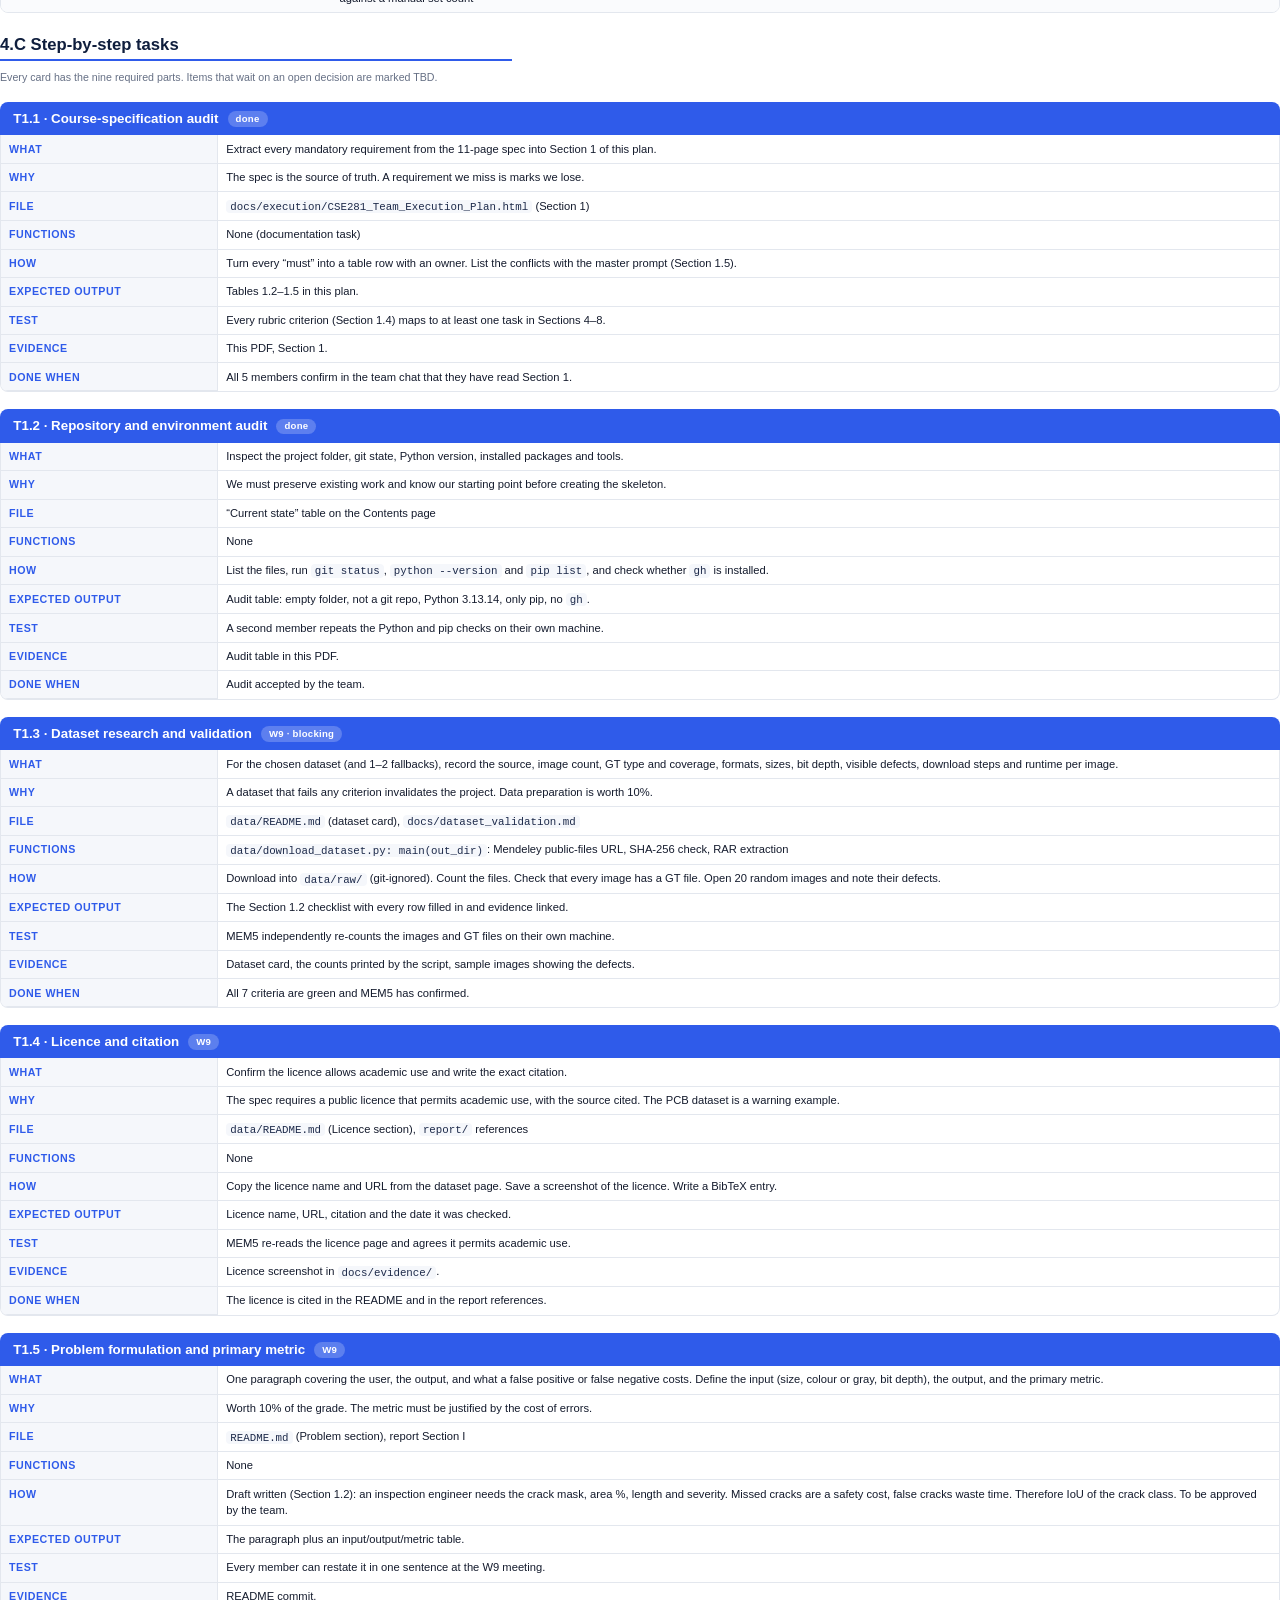
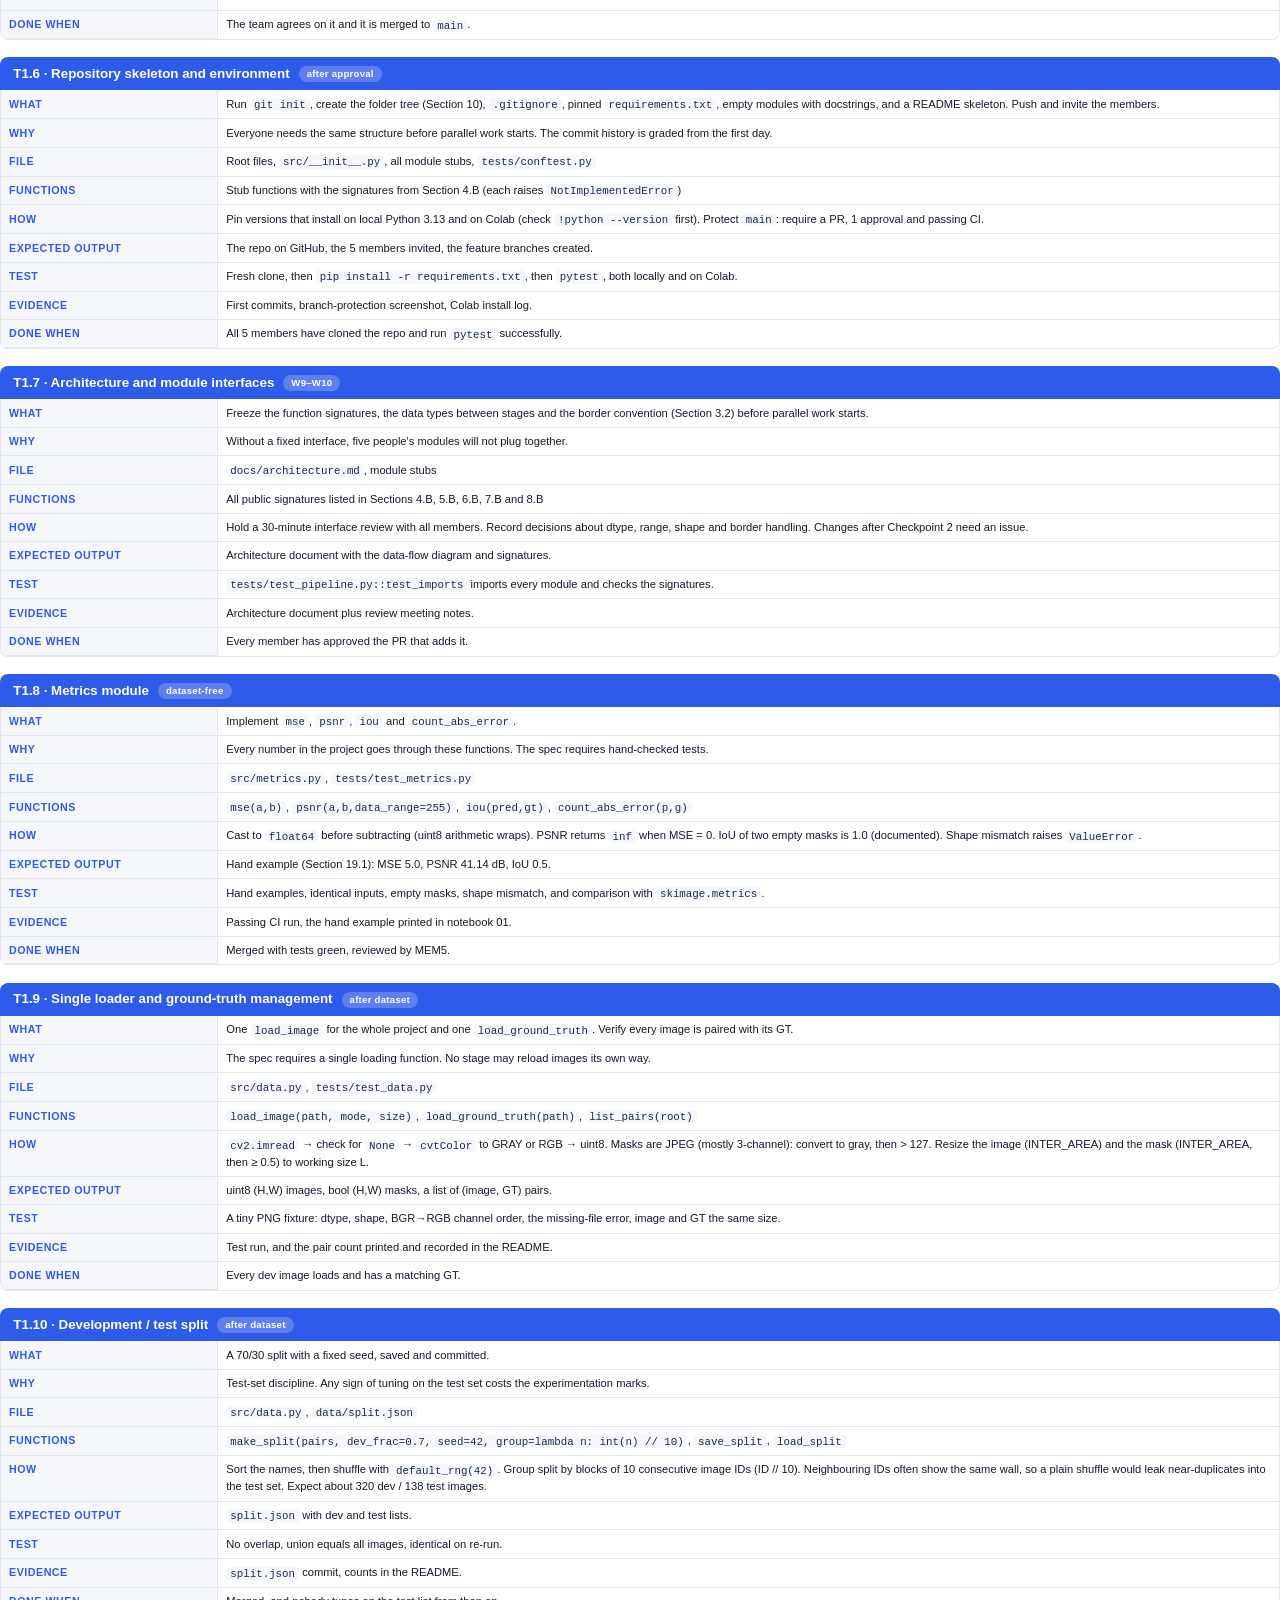
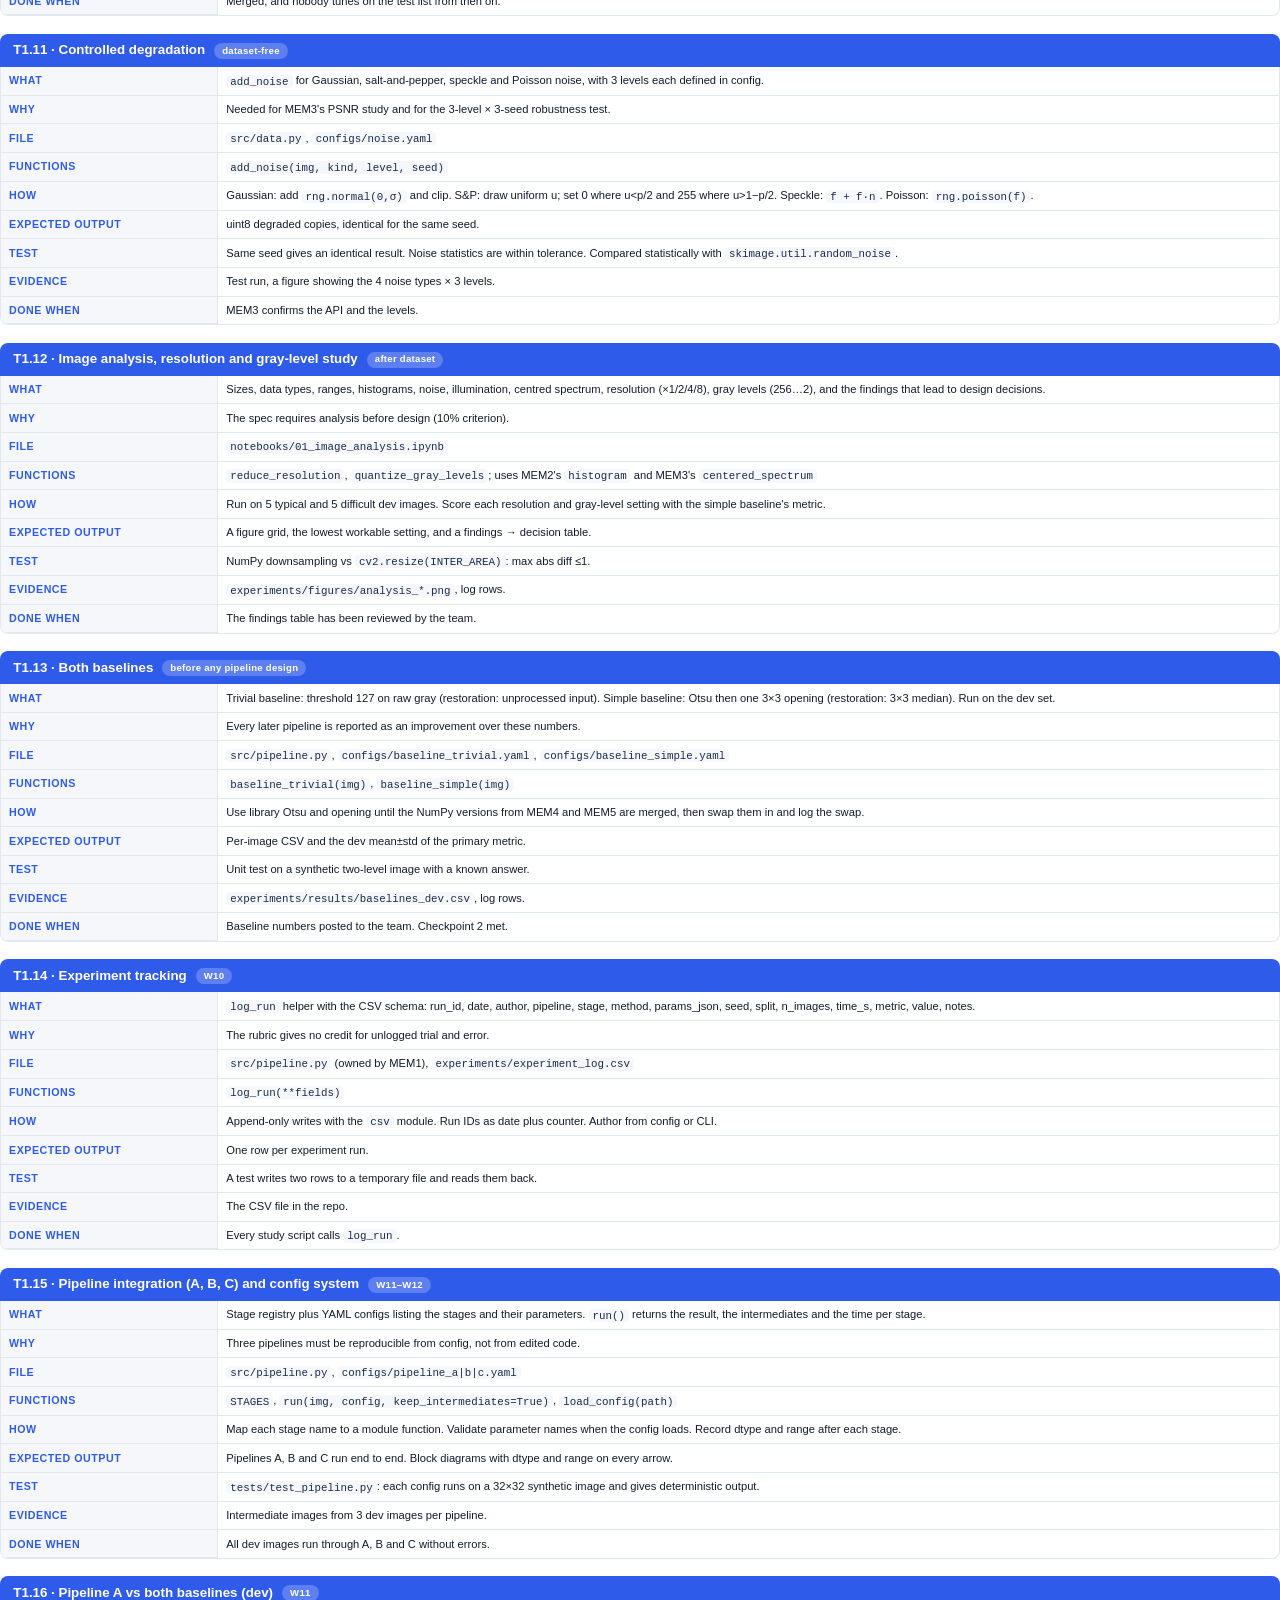
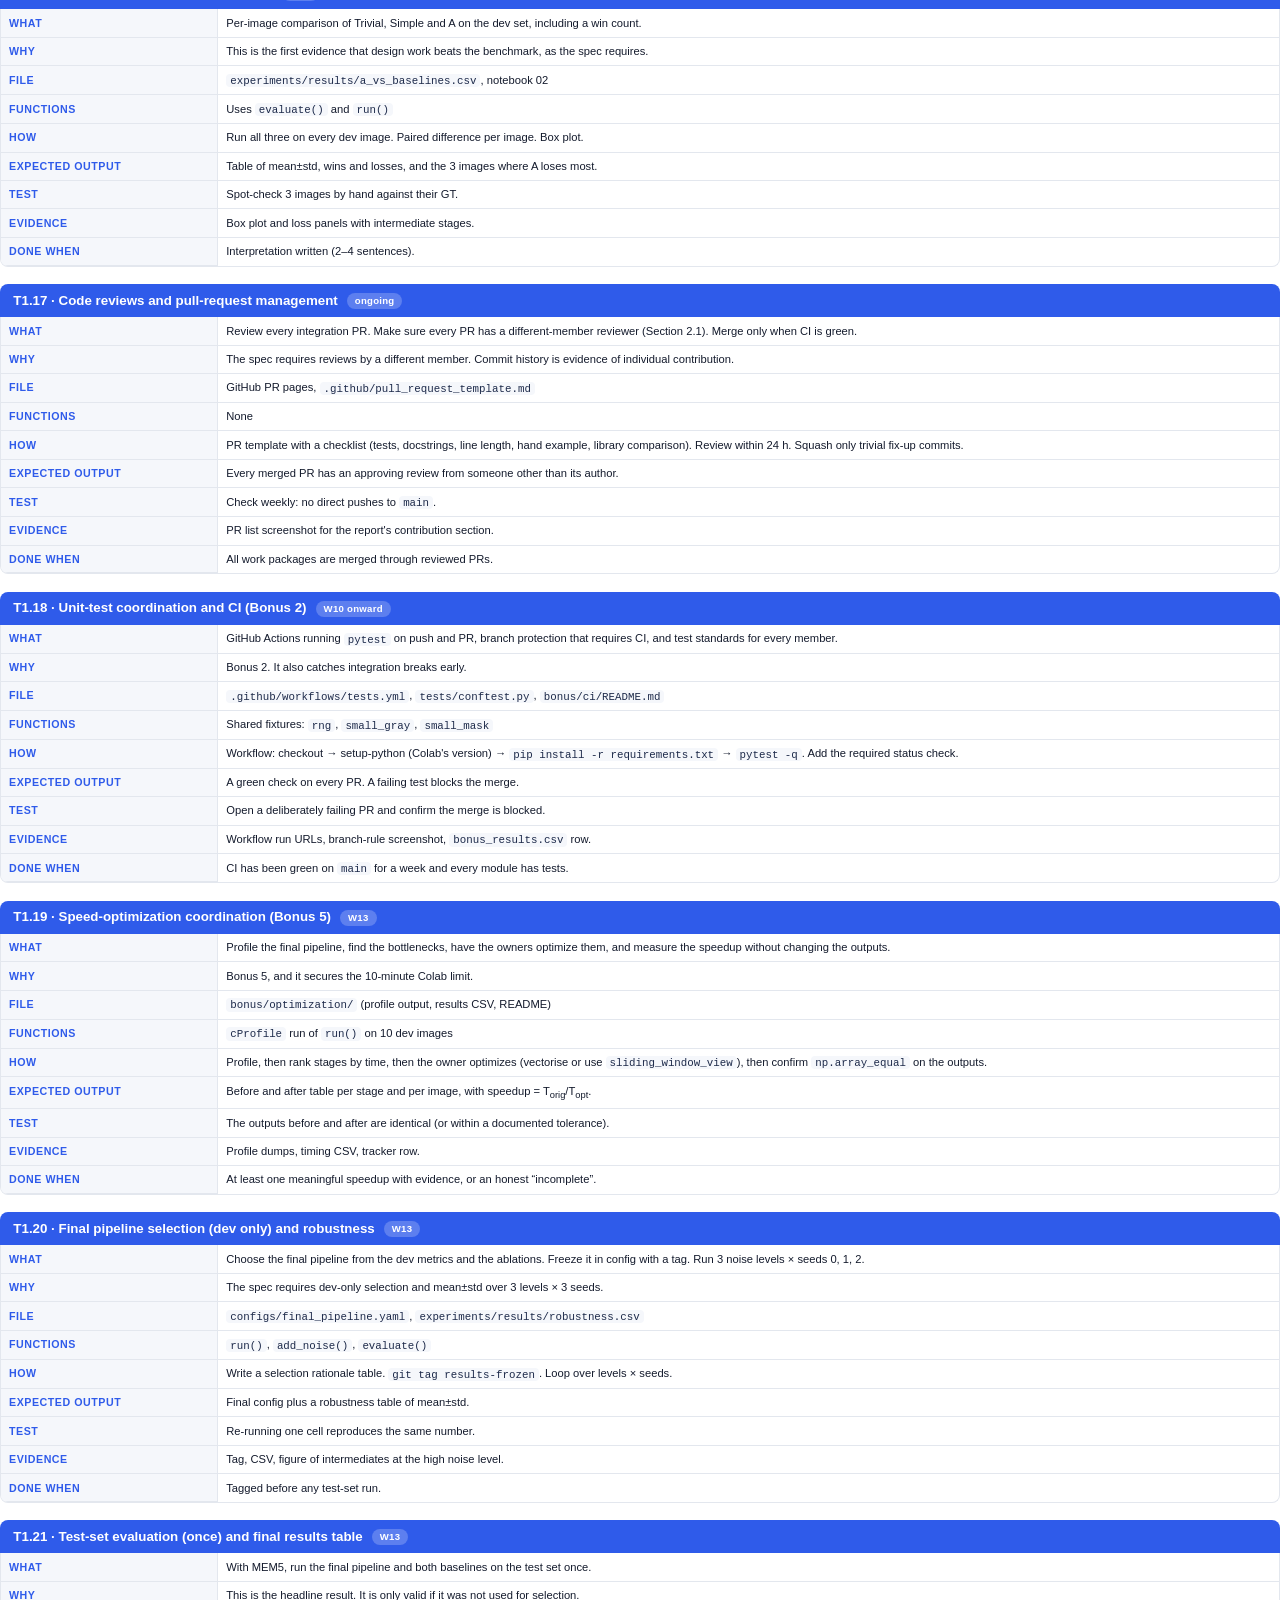
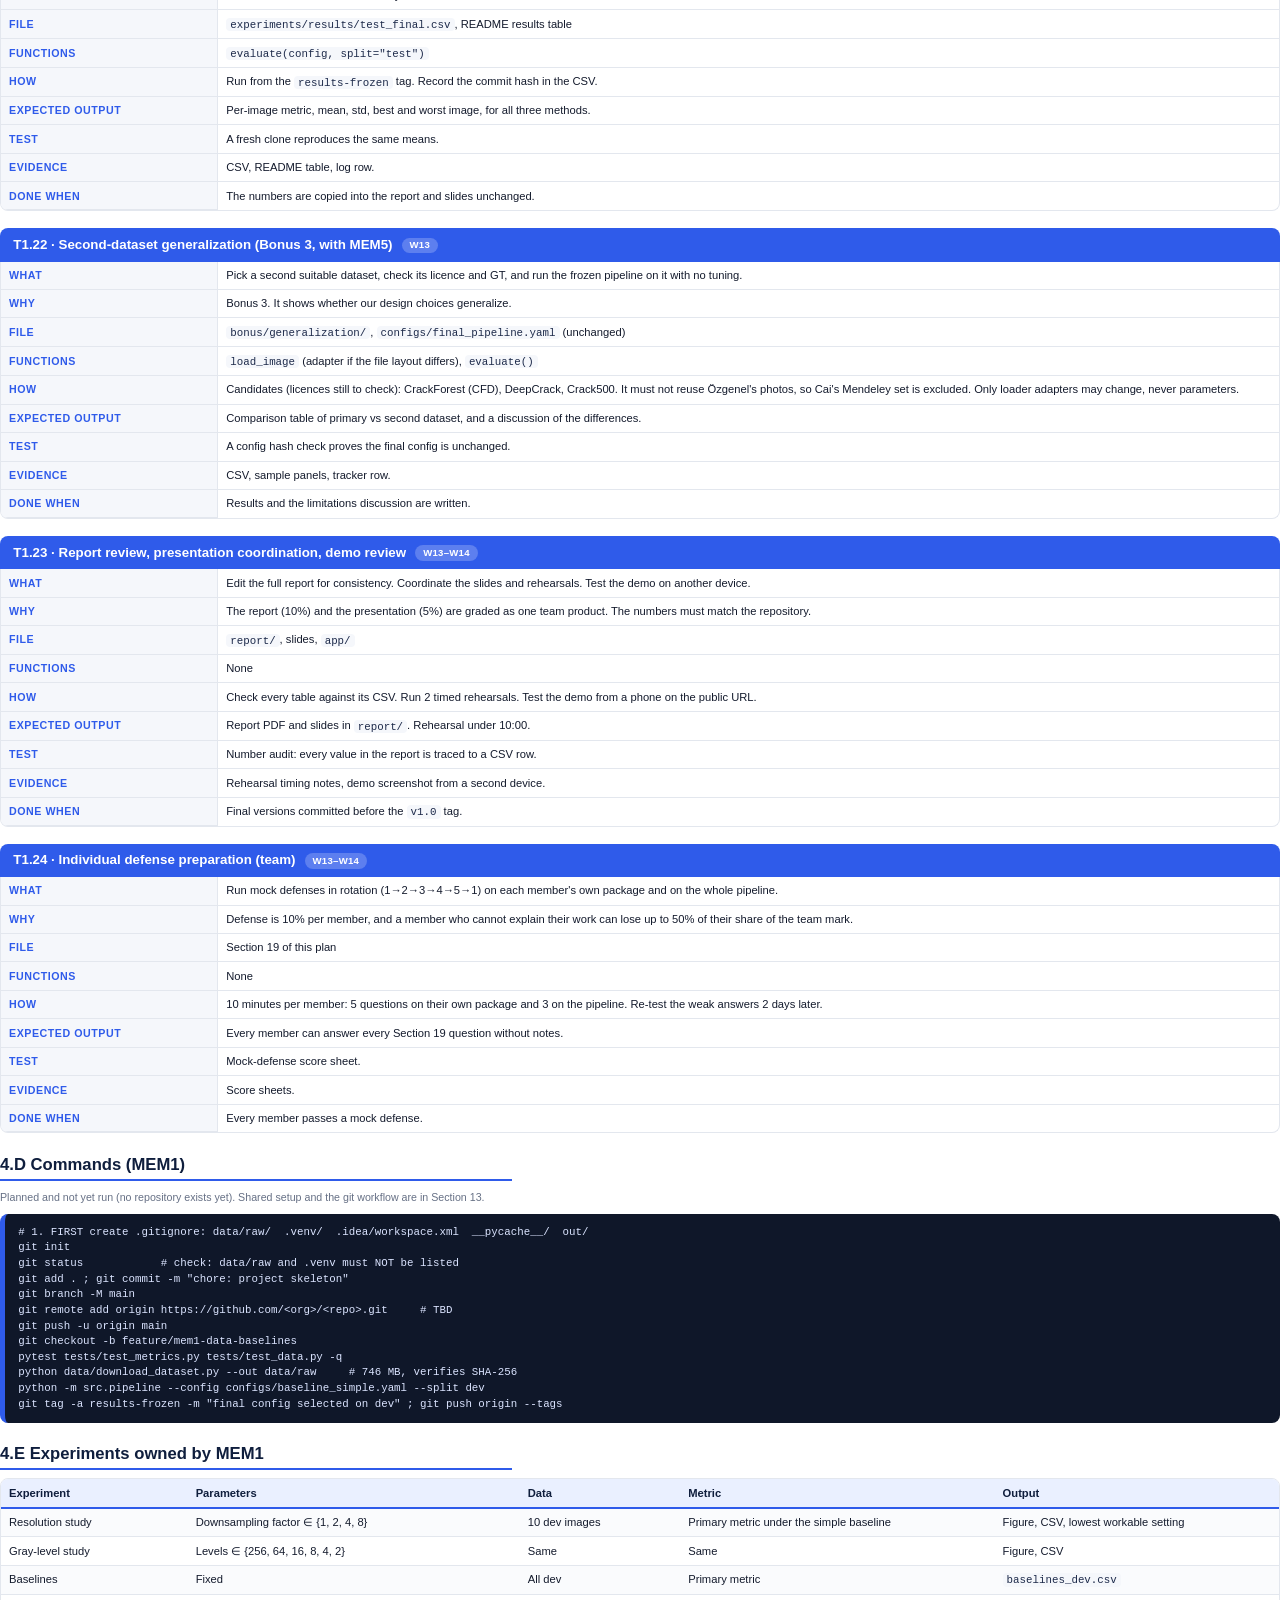
==== commit 1518c2a0: "docs: add team member names to report, slides, README and execution plan MEM1 Marwan Saber, MEM2 Has" ====
--- a/docs/execution/CSE281_Team_Execution_Plan.html
+++ b/docs/execution/CSE281_Team_Execution_Plan.html
@@ -21,11 +21,11 @@
     from Week 9 to the Week 14 final discussion.</div>
   <span class="pill">v0.4 &middot; APPROVED &middot; RESULTS FROZEN &middot; 19 NOV 2026</span>
   <div class="members">
-    <div class="m1"><b>MEM1</b><i>Tech Lead + Data &amp; Baselines</i></div>
-    <div class="m2"><b>MEM2</b><i>Enhancement</i></div>
-    <div class="m3"><b>MEM3</b><i>Restoration &amp; Frequency</i></div>
-    <div class="m4"><b>MEM4</b><i>Segmentation</i></div>
-    <div class="m5"><b>MEM5</b><i>Morphology, Eval &amp; Demo</i></div>
+    <div class="m1"><b>MEM1</b><i>Marwan Saber &middot; Tech Lead + Data &amp; Baselines</i></div>
+    <div class="m2"><b>MEM2</b><i>Hassan Hisham &middot; Enhancement</i></div>
+    <div class="m3"><b>MEM3</b><i>Mohamed Wageh &middot; Restoration &amp; Frequency</i></div>
+    <div class="m4"><b>MEM4</b><i>Saad Mohamed &middot; Segmentation</i></div>
+    <div class="m5"><b>MEM5</b><i>Ahmed Abdelwahed &middot; Morphology, Eval &amp; Demo</i></div>
   </div>
   <div class="meta">
     <div><small>Date</small><span>19 November 2026</span></div>
@@ -229,11 +229,11 @@
 are merged: <i>&ldquo;the Tech Lead also owns the data, the metrics and the baselines.&rdquo;</i></p>
 <table>
   <tr><th>Member</th><th>Role</th><th>Work package</th><th>Code owned</th><th>Required studies</th><th>Bonus</th></tr>
-  <tr><td><b>MEM1</b></td><td>Tech Lead + Data &amp; Baseline Engineer</td><td>Problem formulation, architecture, config, integration, reviews, final pipeline selection, data, metrics, baselines</td><td>skeleton, <code>configs/</code>, <code>src/data.py</code>, <code>src/metrics.py</code>, <code>src/pipeline.py</code>, baseline script, CI</td><td>Resolution and gray-level study. Pipeline A vs both baselines. Final pipeline at 3 noise levels &times; 3 seeds. Final results table.</td><td>CI (coord.), generalization (co-owner), speed (coord.)</td></tr>
-  <tr><td><b>MEM2</b></td><td>Enhancement Engineer</td><td>Histogram analysis, point transforms, histogram equalization, smoothing and sharpening</td><td><code>src/enhancement.py</code></td><td>Enhancement comparison. Histogram analysis. Kernel-size study.</td><td>Tests and speed for own module</td></tr>
-  <tr><td><b>MEM3</b></td><td>Restoration &amp; Frequency Engineer</td><td>Noise models (with MEM1), restoration filters, DFT and frequency filters</td><td><code>src/restoration.py</code>, <code>src/frequency.py</code></td><td>PSNR per noise type. Restoration filter comparison. Spatial vs frequency ablation. D0 study.</td><td><b>Lossless compression (owner)</b></td></tr>
-  <tr><td><b>MEM4</b></td><td>Segmentation Engineer</td><td>Edge, point and line detection, thresholding, edge linking or Hough</td><td><code>src/segmentation.py</code></td><td>Detector comparison. Threshold-method comparison.</td><td>Tests and speed for own module</td></tr>
-  <tr><td><b>MEM5</b></td><td>Morphology, Evaluation &amp; Demo Engineer</td><td>Morphology, measurement, test-set evaluation, failure analysis, demo</td><td><code>src/morphology.py</code>, <code>src/evaluate.py</code>, <code>src/run_pipeline.py</code>, <code>app/</code></td><td>SE shape and size studies. Failure analysis for every pipeline.</td><td><b>Public deployment (owner)</b>, generalization (co-owner)</td></tr>
+  <tr><td><b>MEM1</b><br>Marwan Saber</td><td>Tech Lead + Data &amp; Baseline Engineer</td><td>Problem formulation, architecture, config, integration, reviews, final pipeline selection, data, metrics, baselines</td><td>skeleton, <code>configs/</code>, <code>src/data.py</code>, <code>src/metrics.py</code>, <code>src/pipeline.py</code>, baseline script, CI</td><td>Resolution and gray-level study. Pipeline A vs both baselines. Final pipeline at 3 noise levels &times; 3 seeds. Final results table.</td><td>CI (coord.), generalization (co-owner), speed (coord.)</td></tr>
+  <tr><td><b>MEM2</b><br>Hassan Hisham</td><td>Enhancement Engineer</td><td>Histogram analysis, point transforms, histogram equalization, smoothing and sharpening</td><td><code>src/enhancement.py</code></td><td>Enhancement comparison. Histogram analysis. Kernel-size study.</td><td>Tests and speed for own module</td></tr>
+  <tr><td><b>MEM3</b><br>Mohamed Wageh</td><td>Restoration &amp; Frequency Engineer</td><td>Noise models (with MEM1), restoration filters, DFT and frequency filters</td><td><code>src/restoration.py</code>, <code>src/frequency.py</code></td><td>PSNR per noise type. Restoration filter comparison. Spatial vs frequency ablation. D0 study.</td><td><b>Lossless compression (owner)</b></td></tr>
+  <tr><td><b>MEM4</b><br>Saad Mohamed</td><td>Segmentation Engineer</td><td>Edge, point and line detection, thresholding, edge linking or Hough</td><td><code>src/segmentation.py</code></td><td>Detector comparison. Threshold-method comparison.</td><td>Tests and speed for own module</td></tr>
+  <tr><td><b>MEM5</b><br>Ahmed Abdelwahed</td><td>Morphology, Evaluation &amp; Demo Engineer</td><td>Morphology, measurement, test-set evaluation, failure analysis, demo</td><td><code>src/morphology.py</code>, <code>src/evaluate.py</code>, <code>src/run_pipeline.py</code>, <code>app/</code></td><td>SE shape and size studies. Failure analysis for every pipeline.</td><td><b>Public deployment (owner)</b>, generalization (co-owner)</td></tr>
 </table>
 
 <h2>2.1 Review pairs (every PR is reviewed by a different member)</h2>
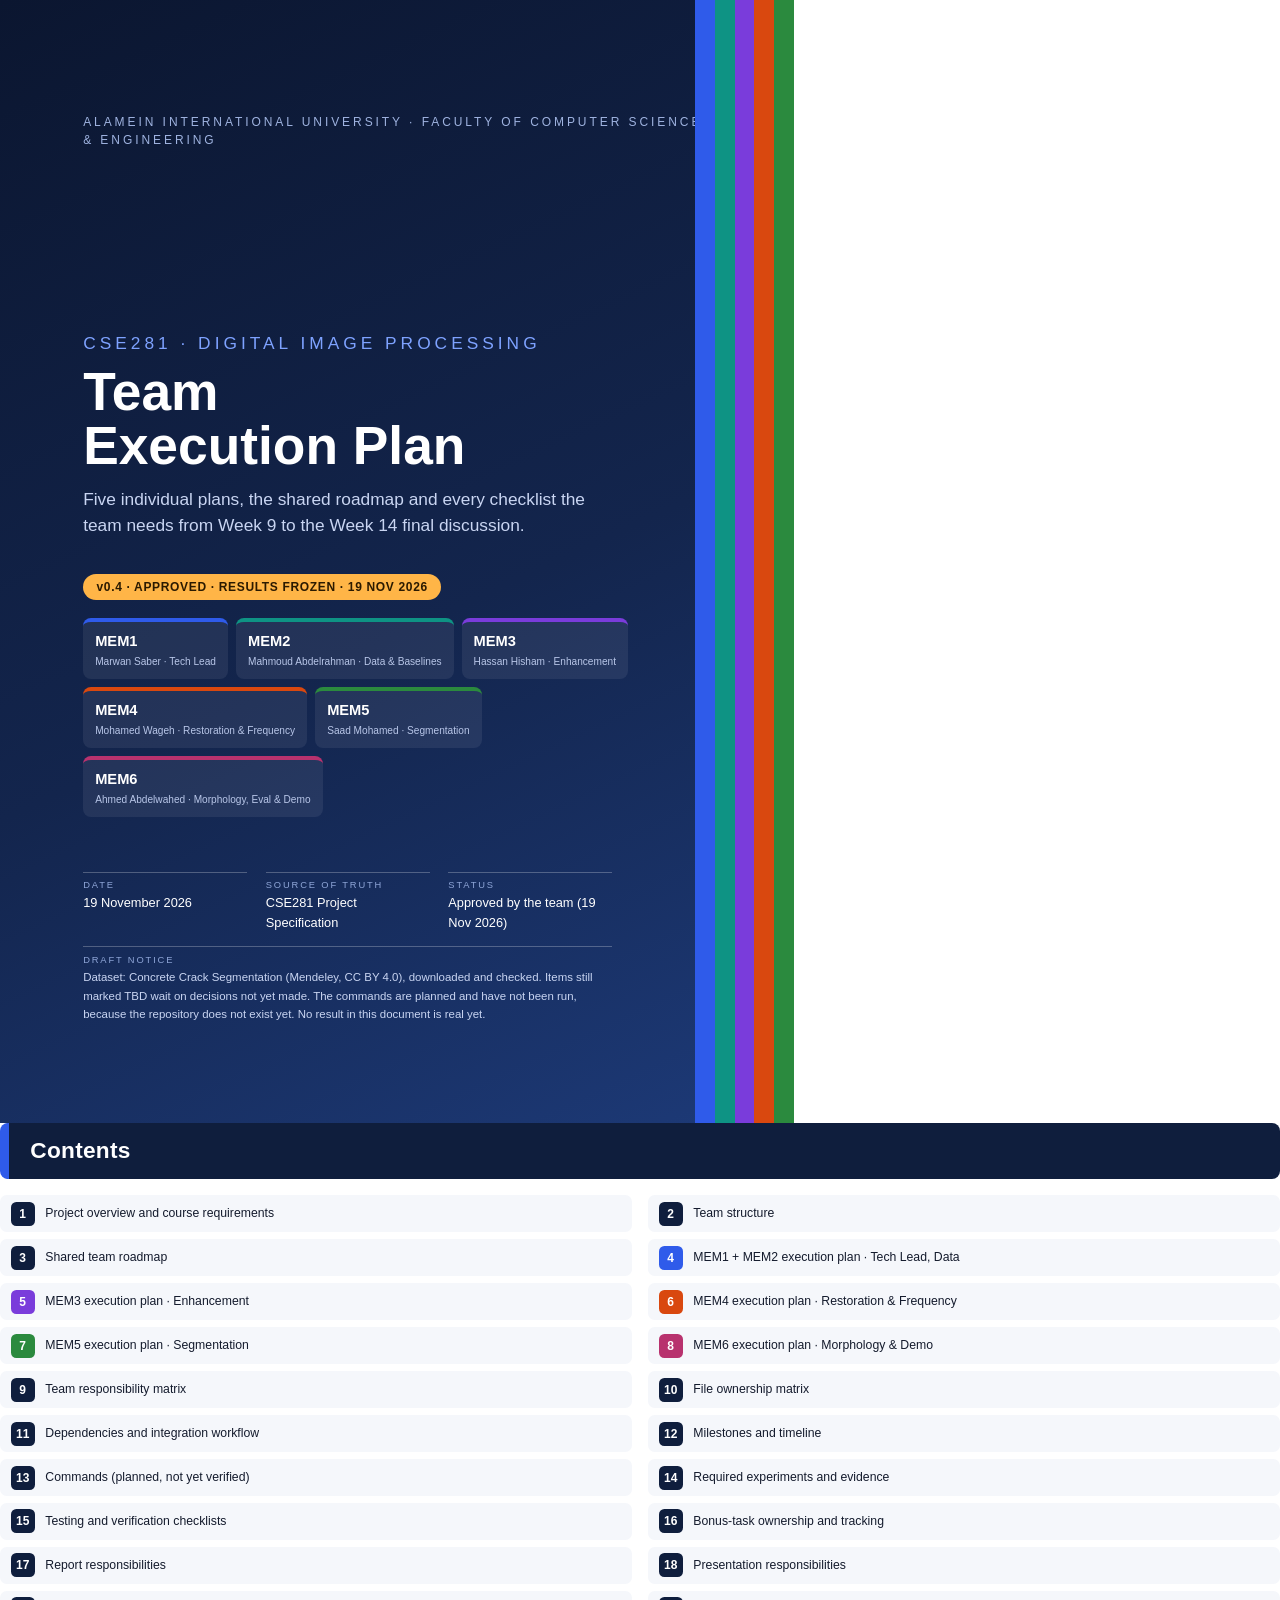
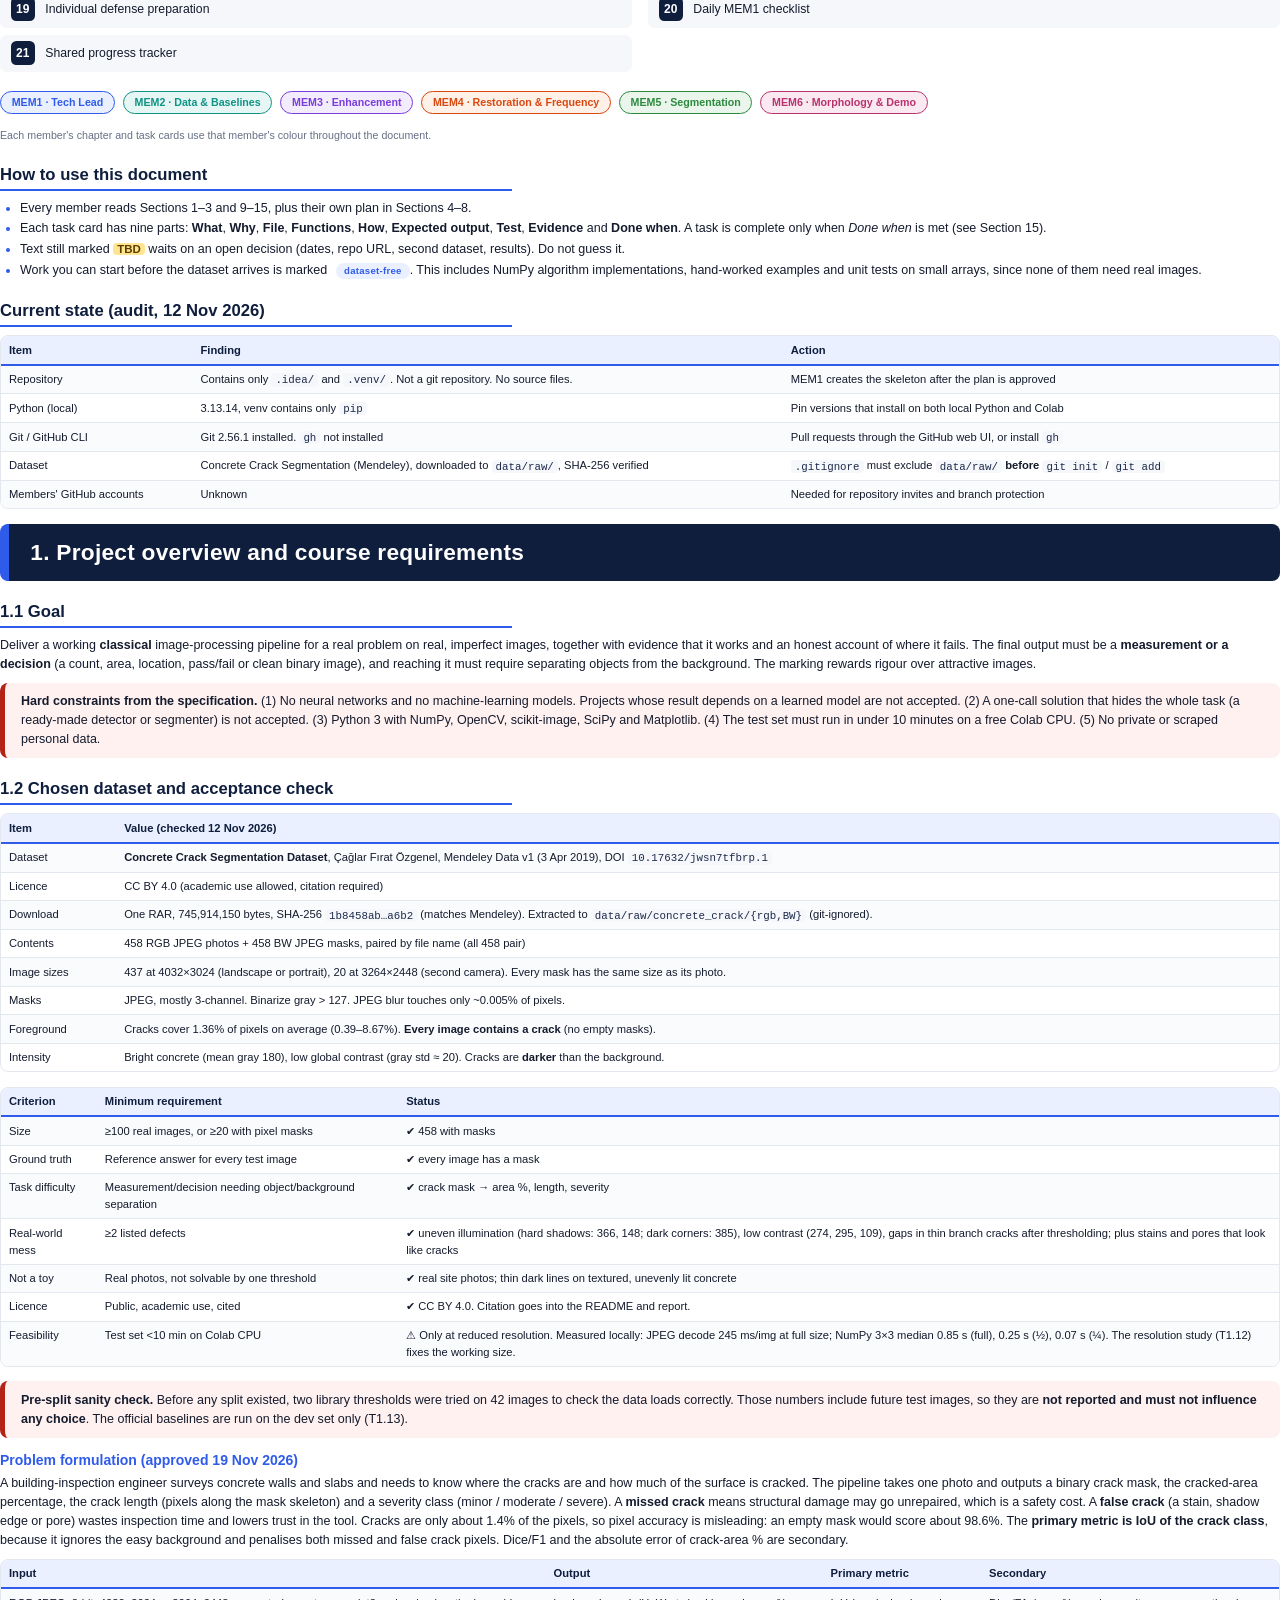
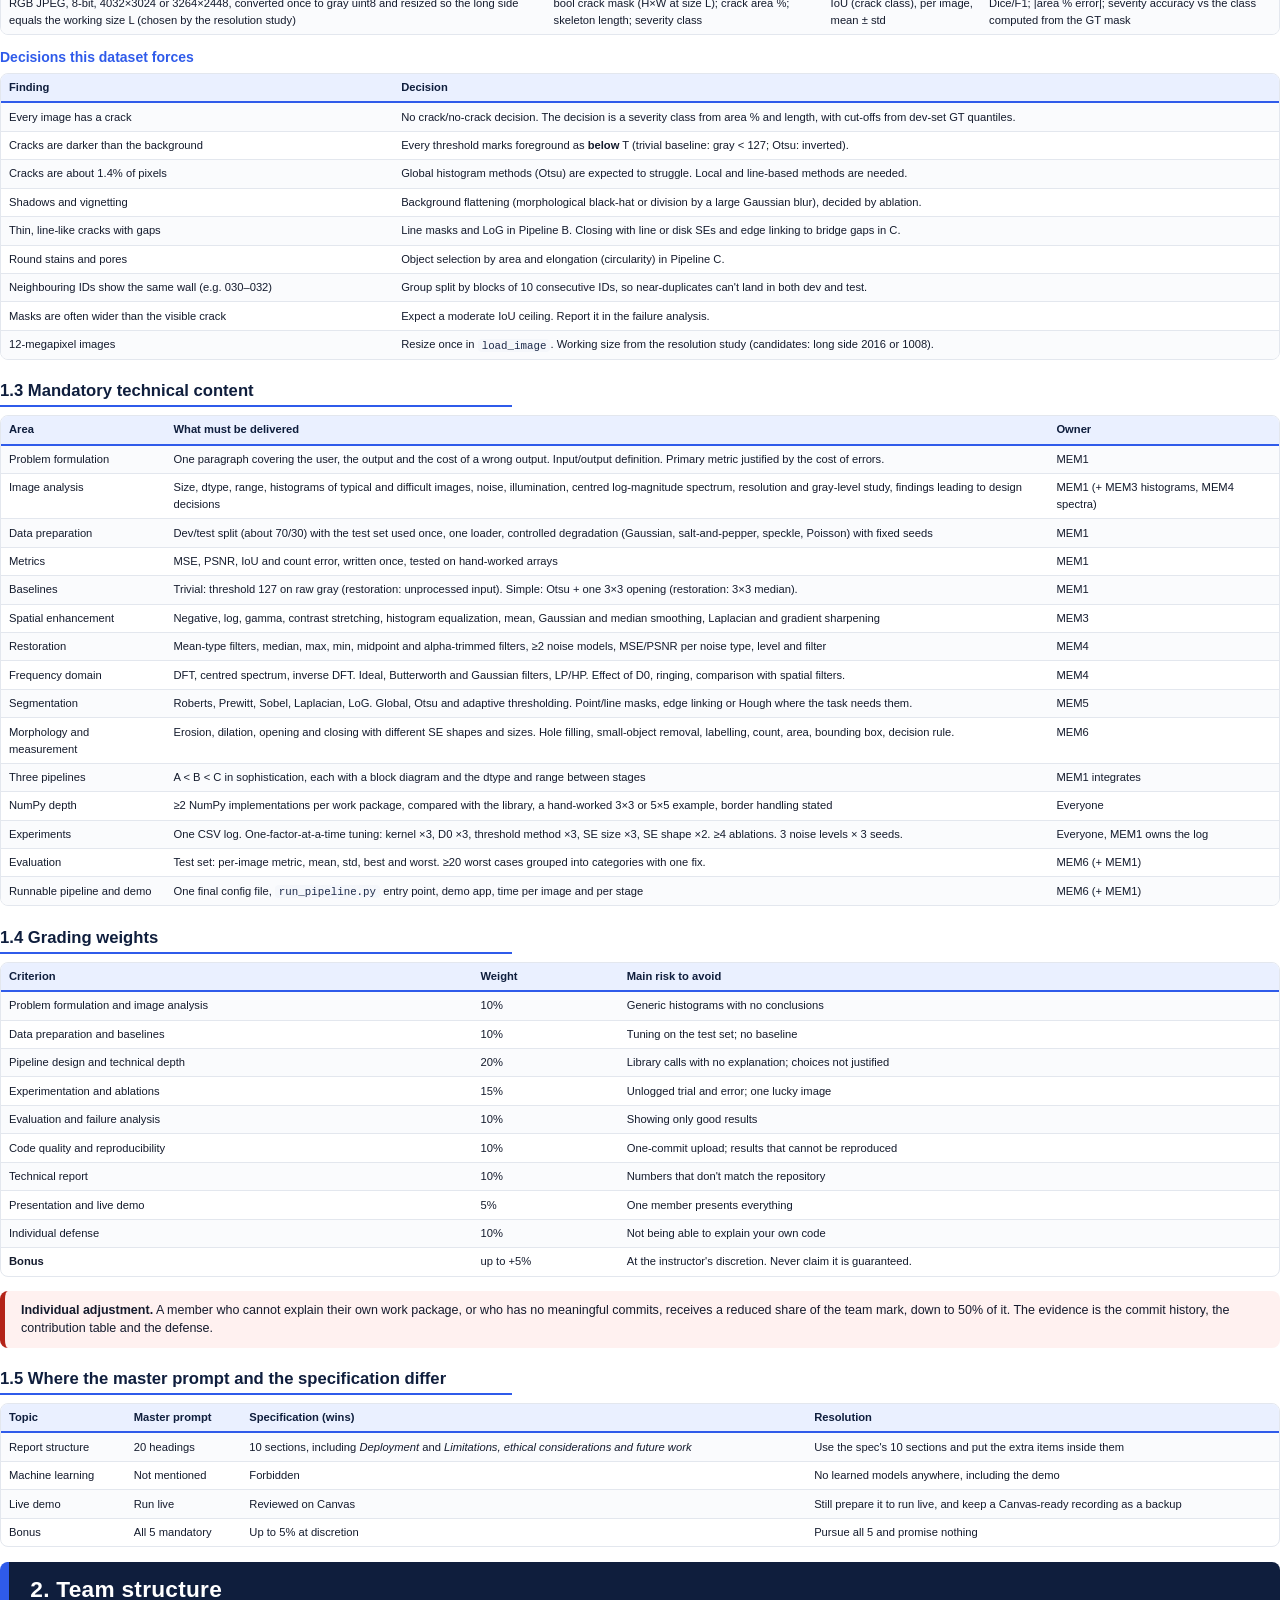
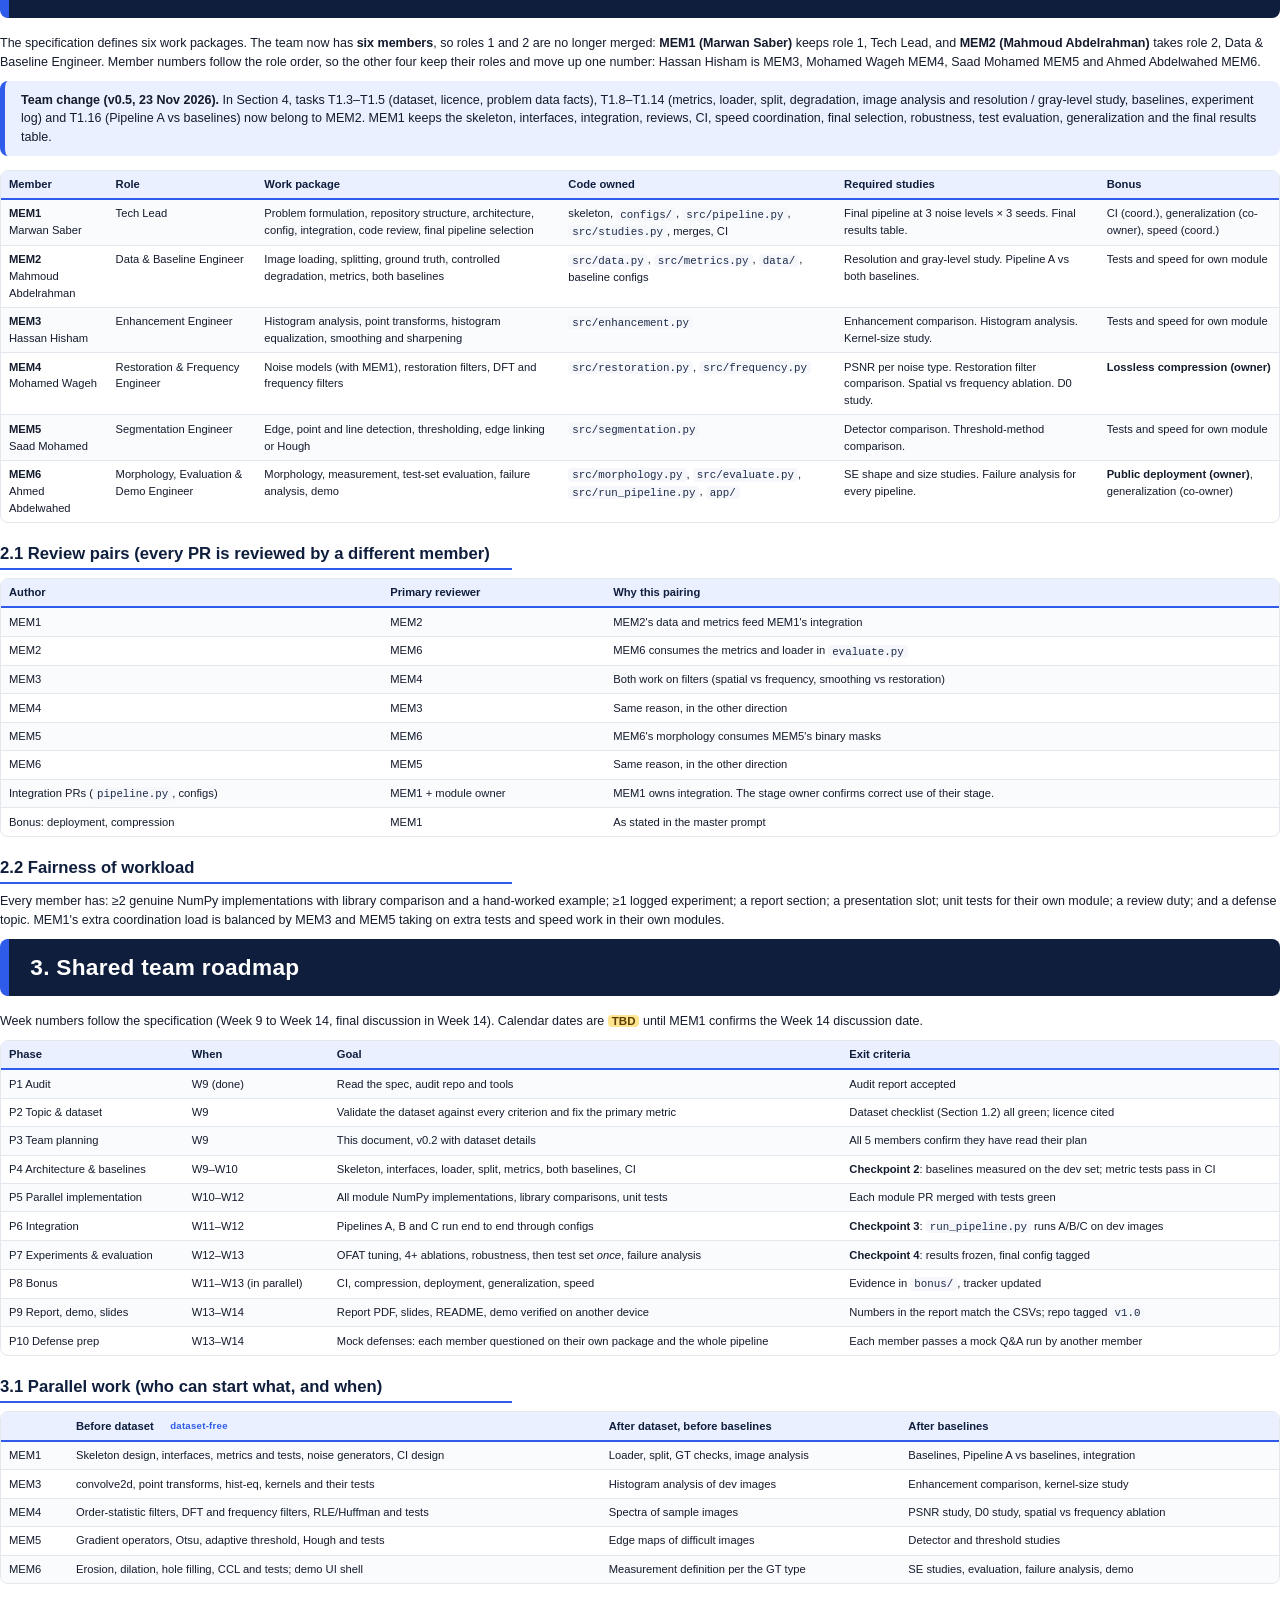
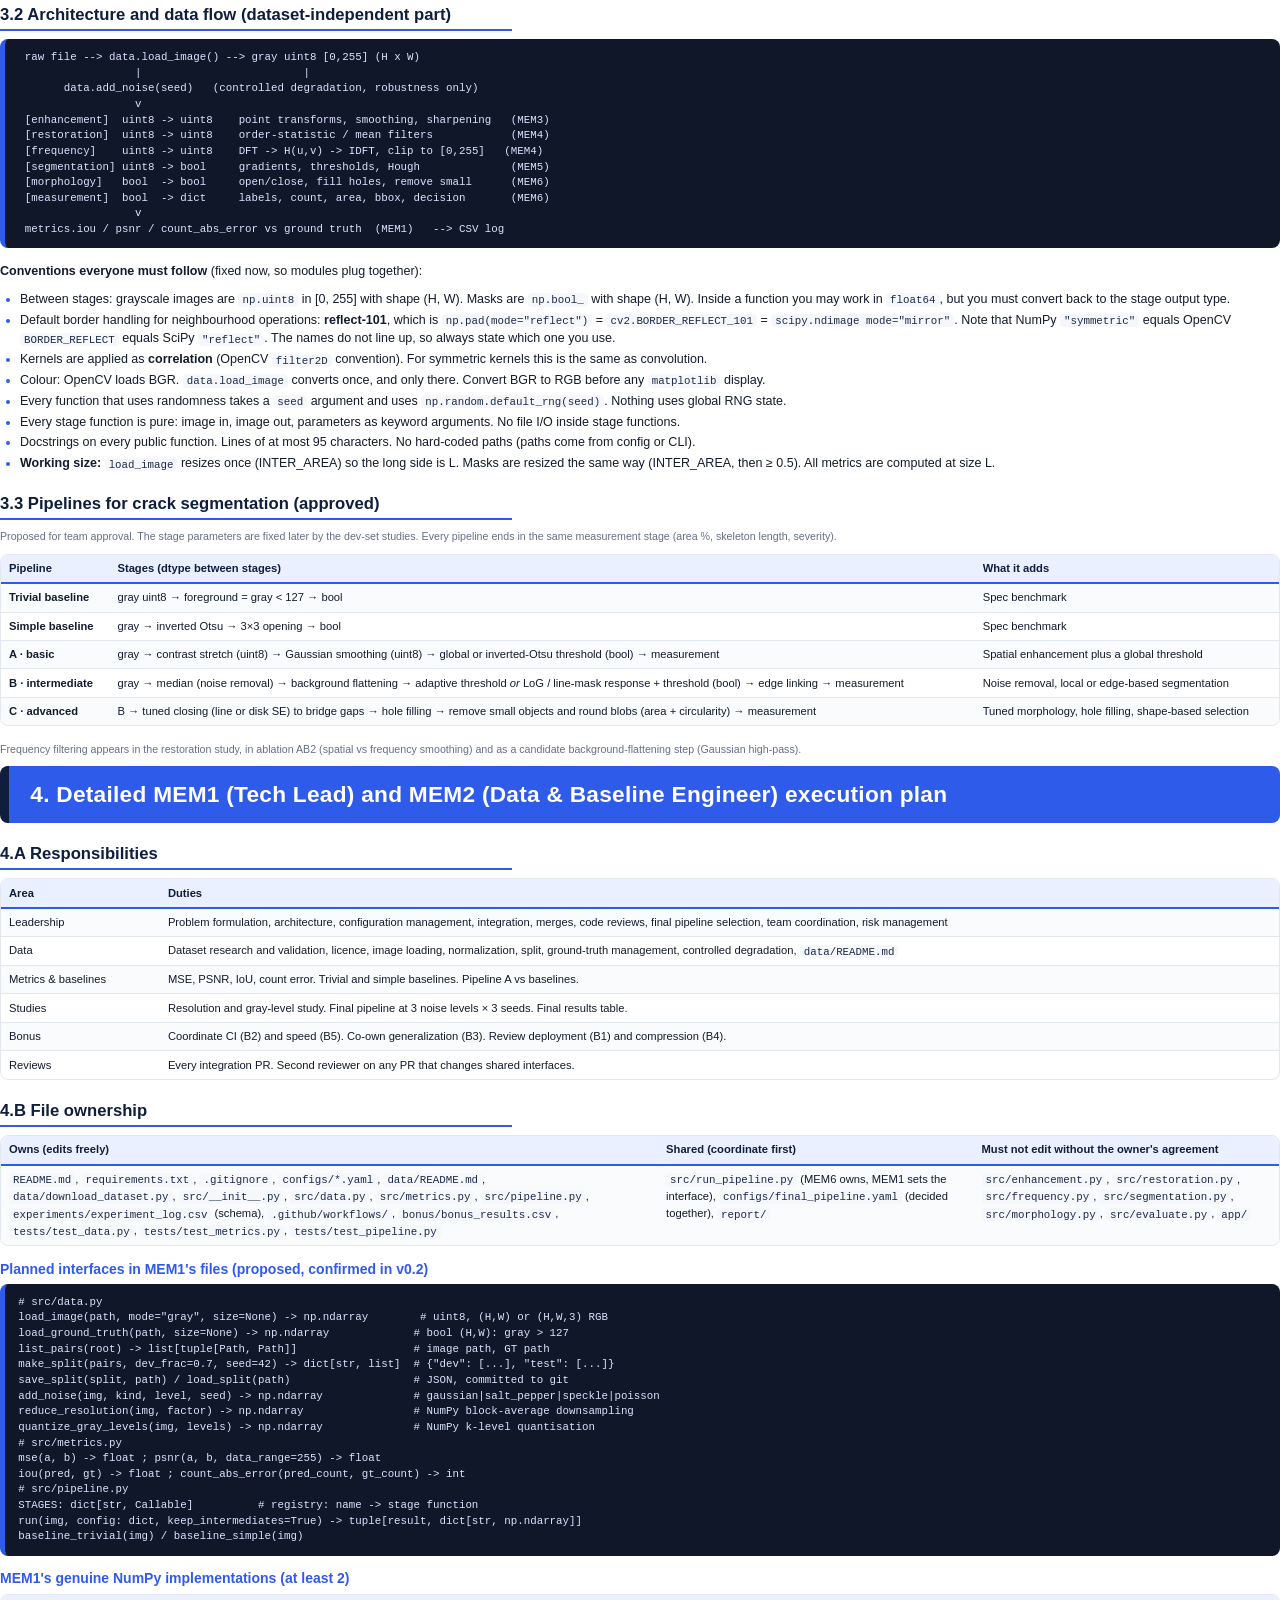
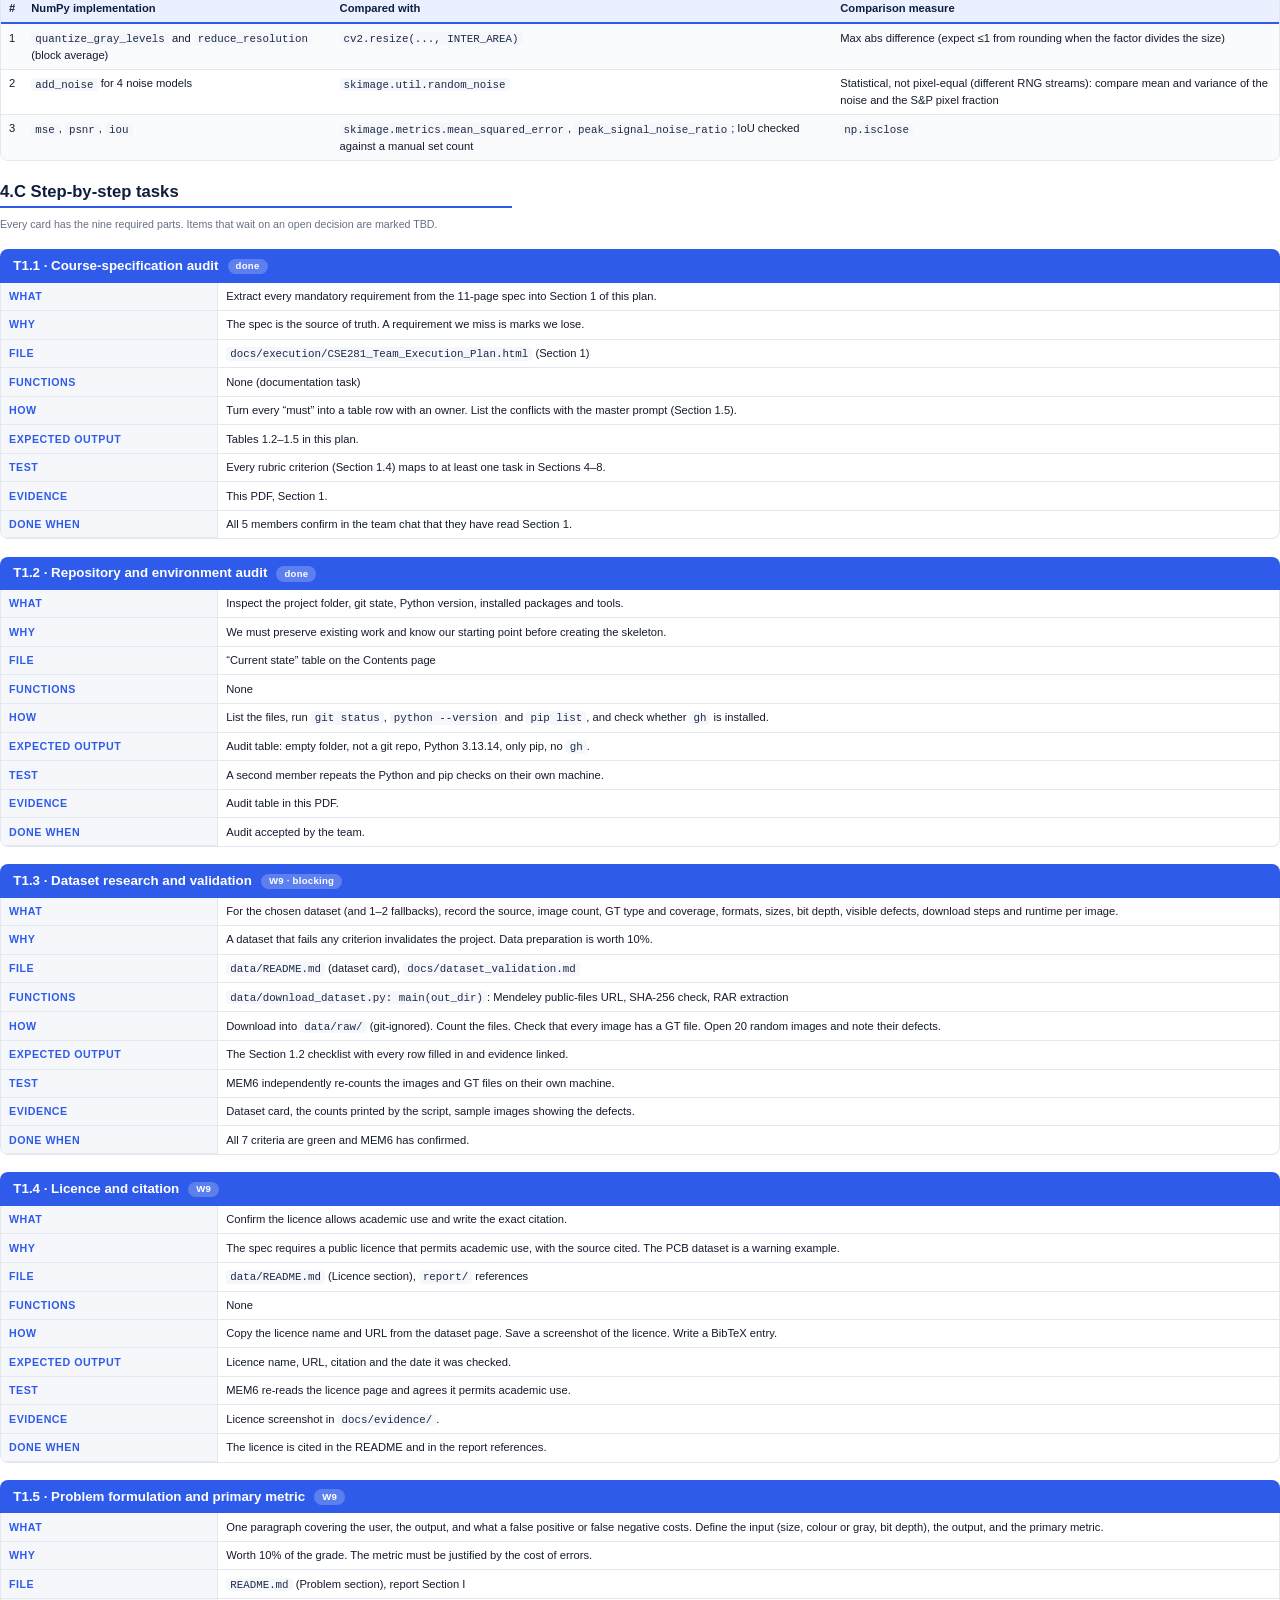
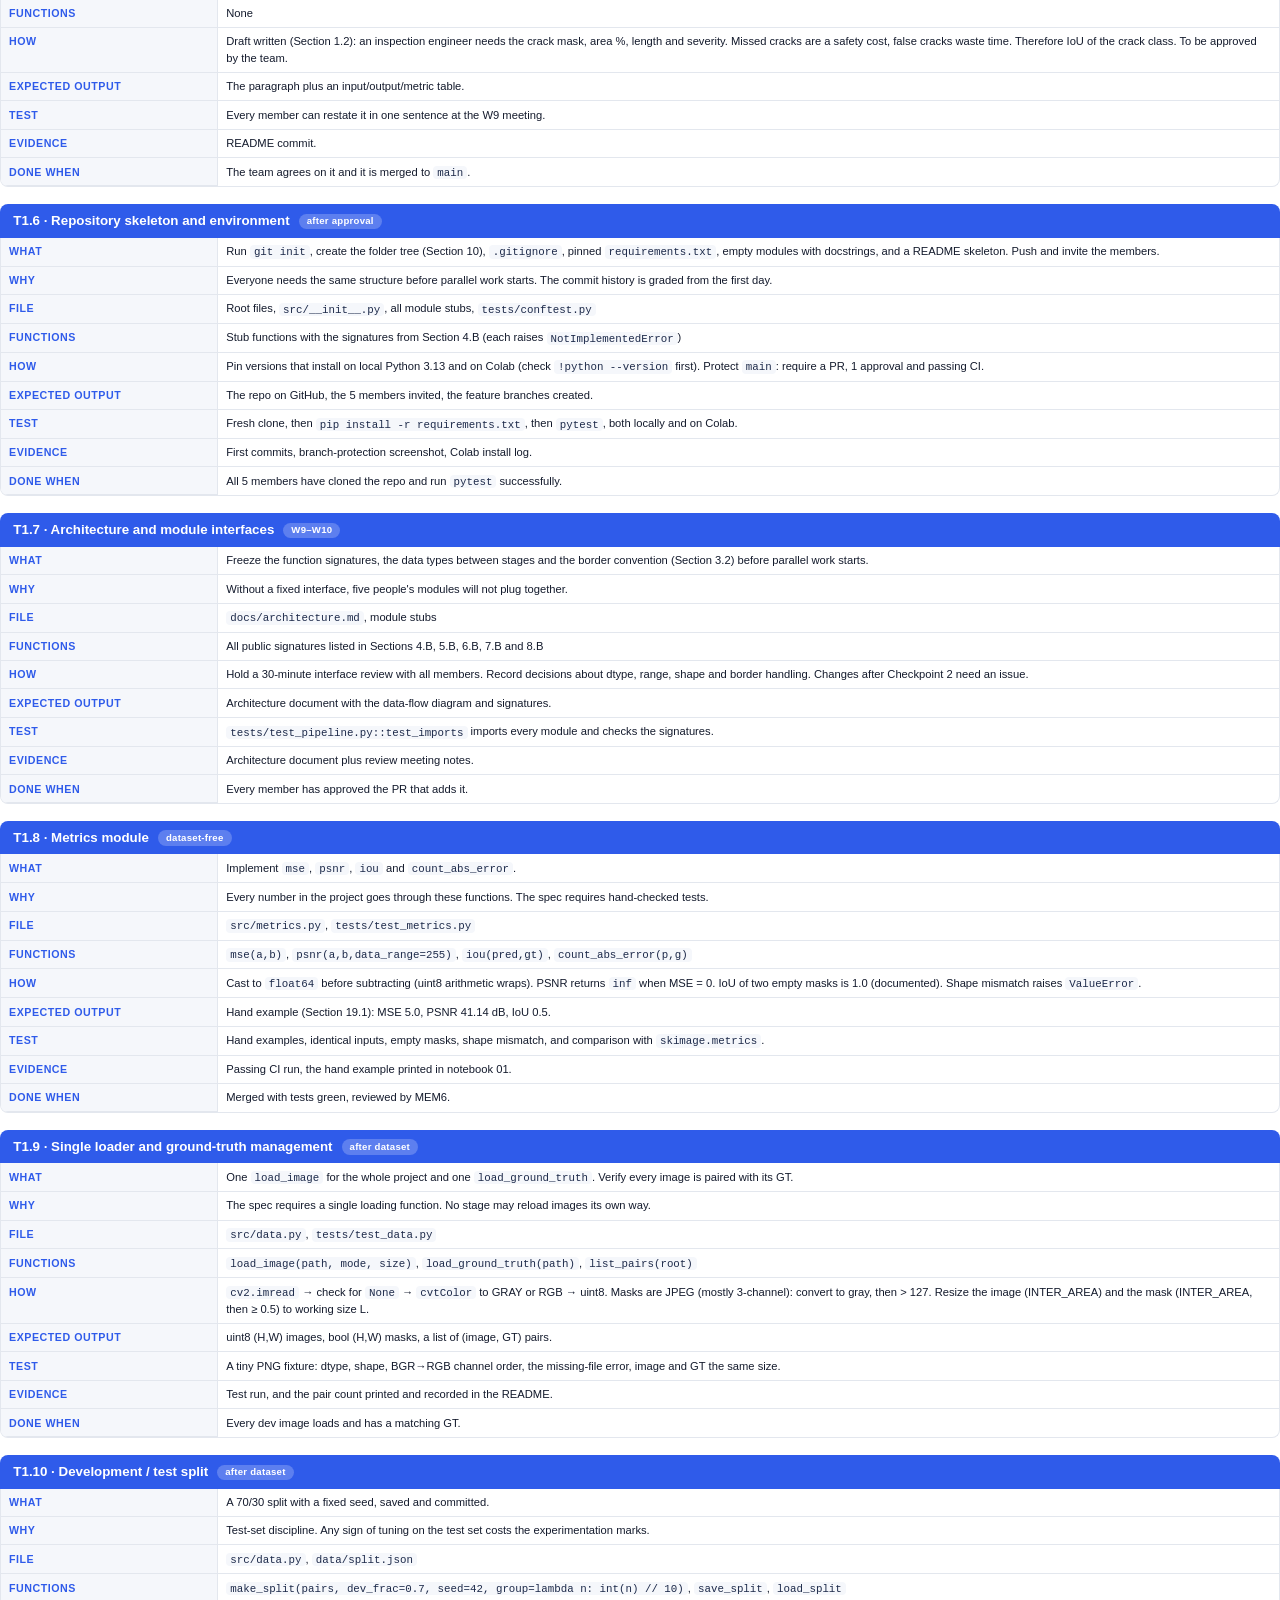
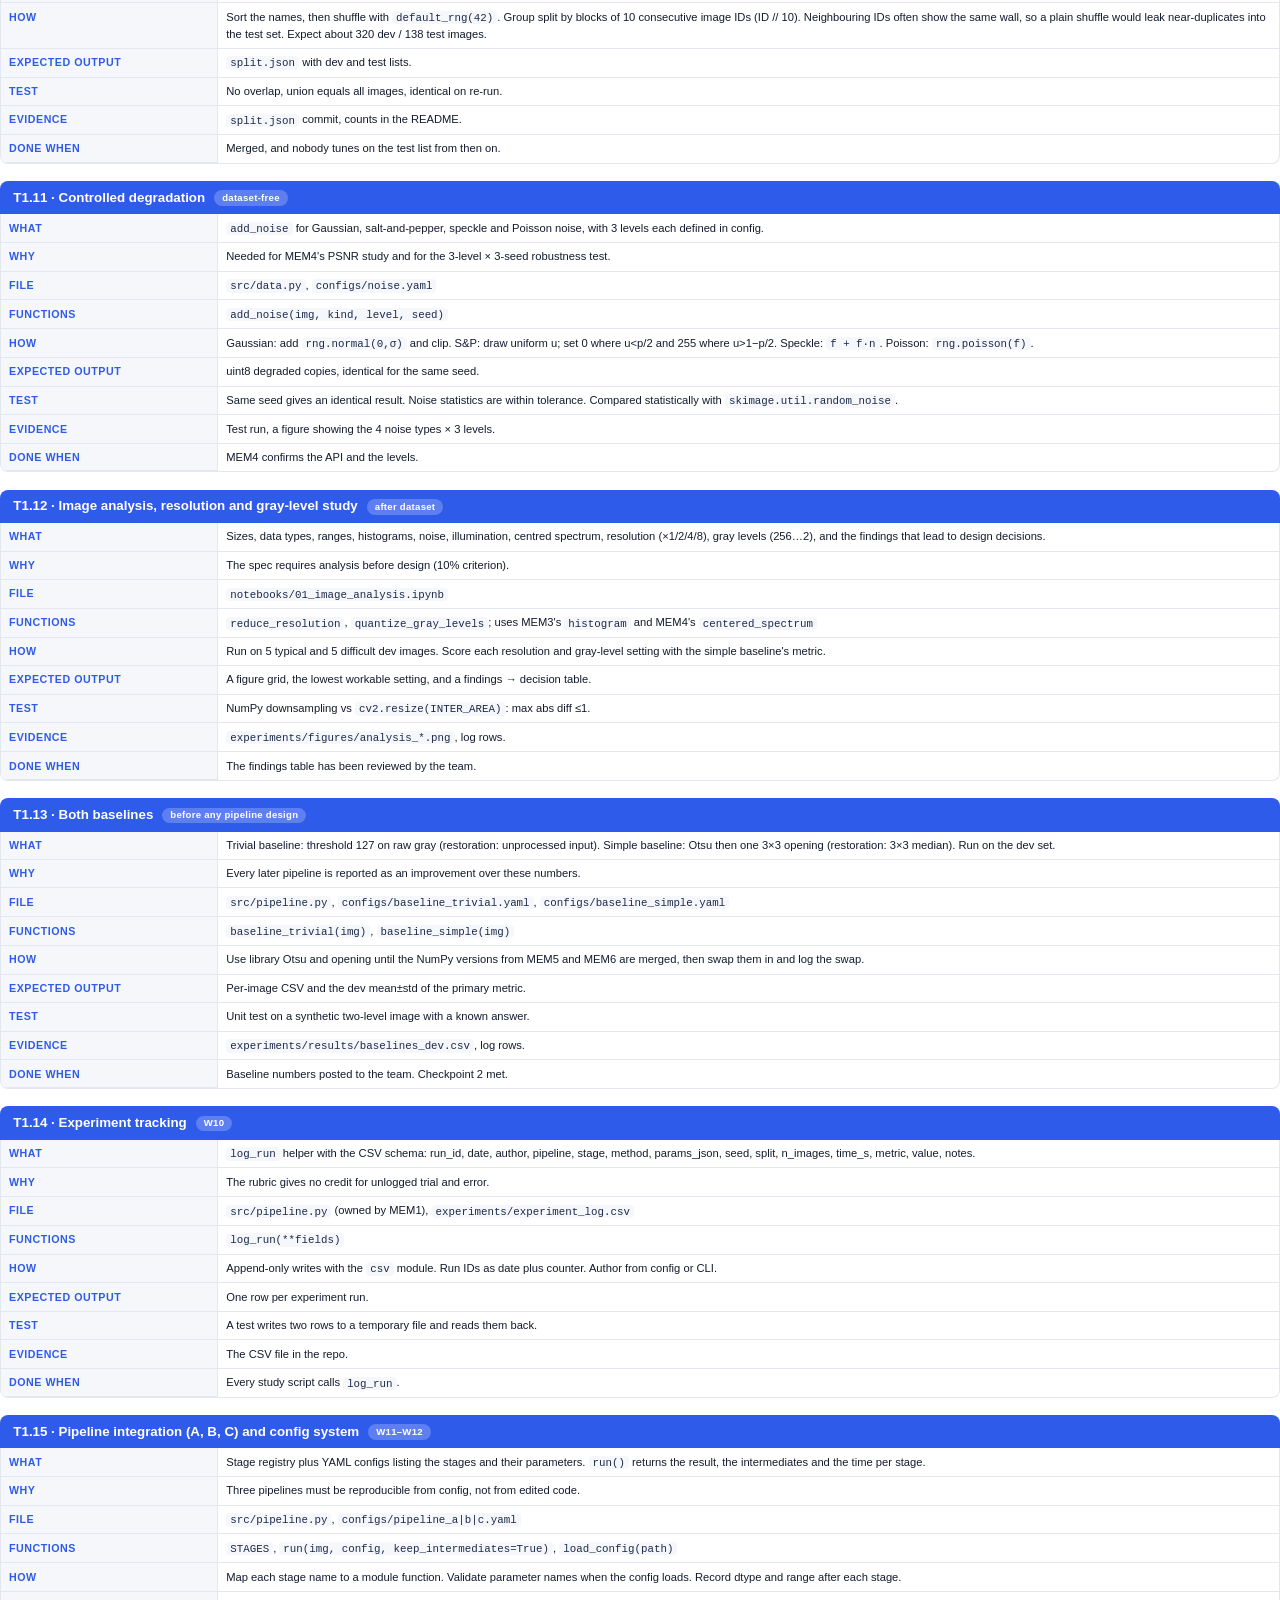
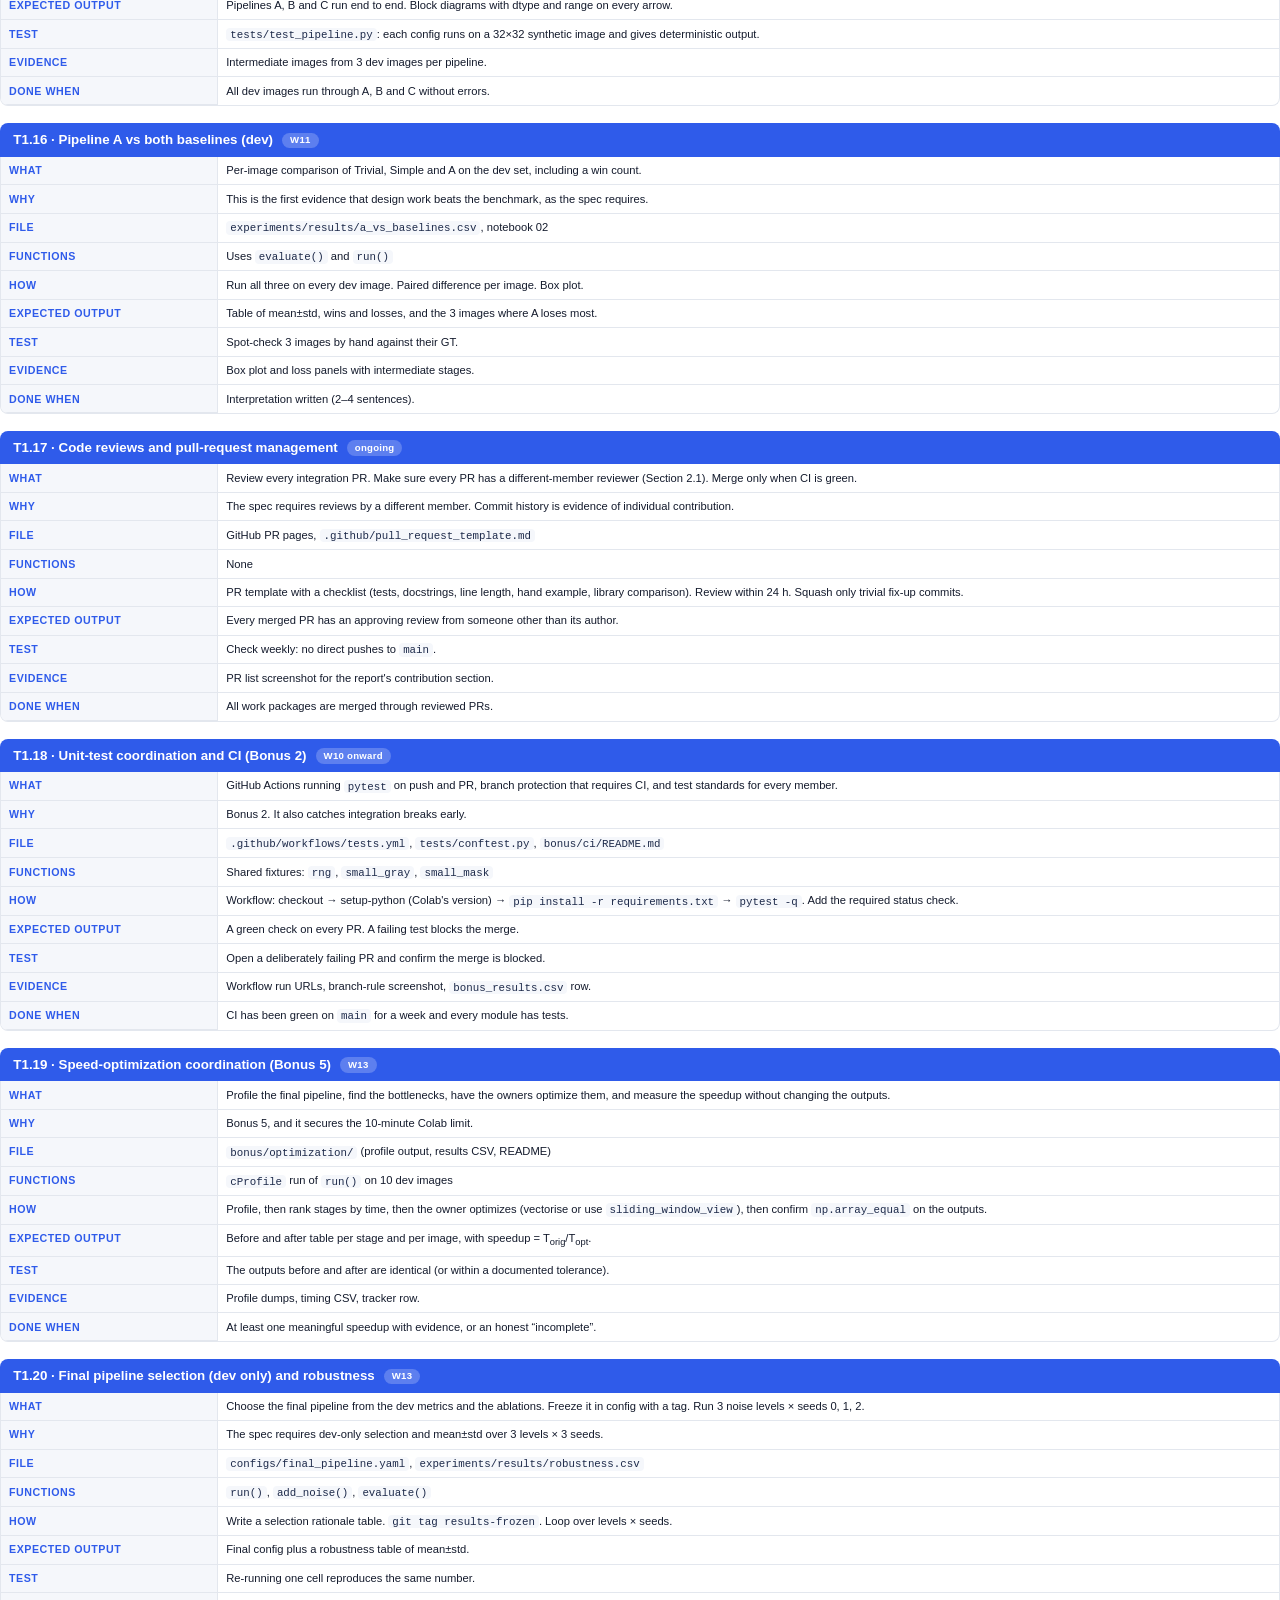
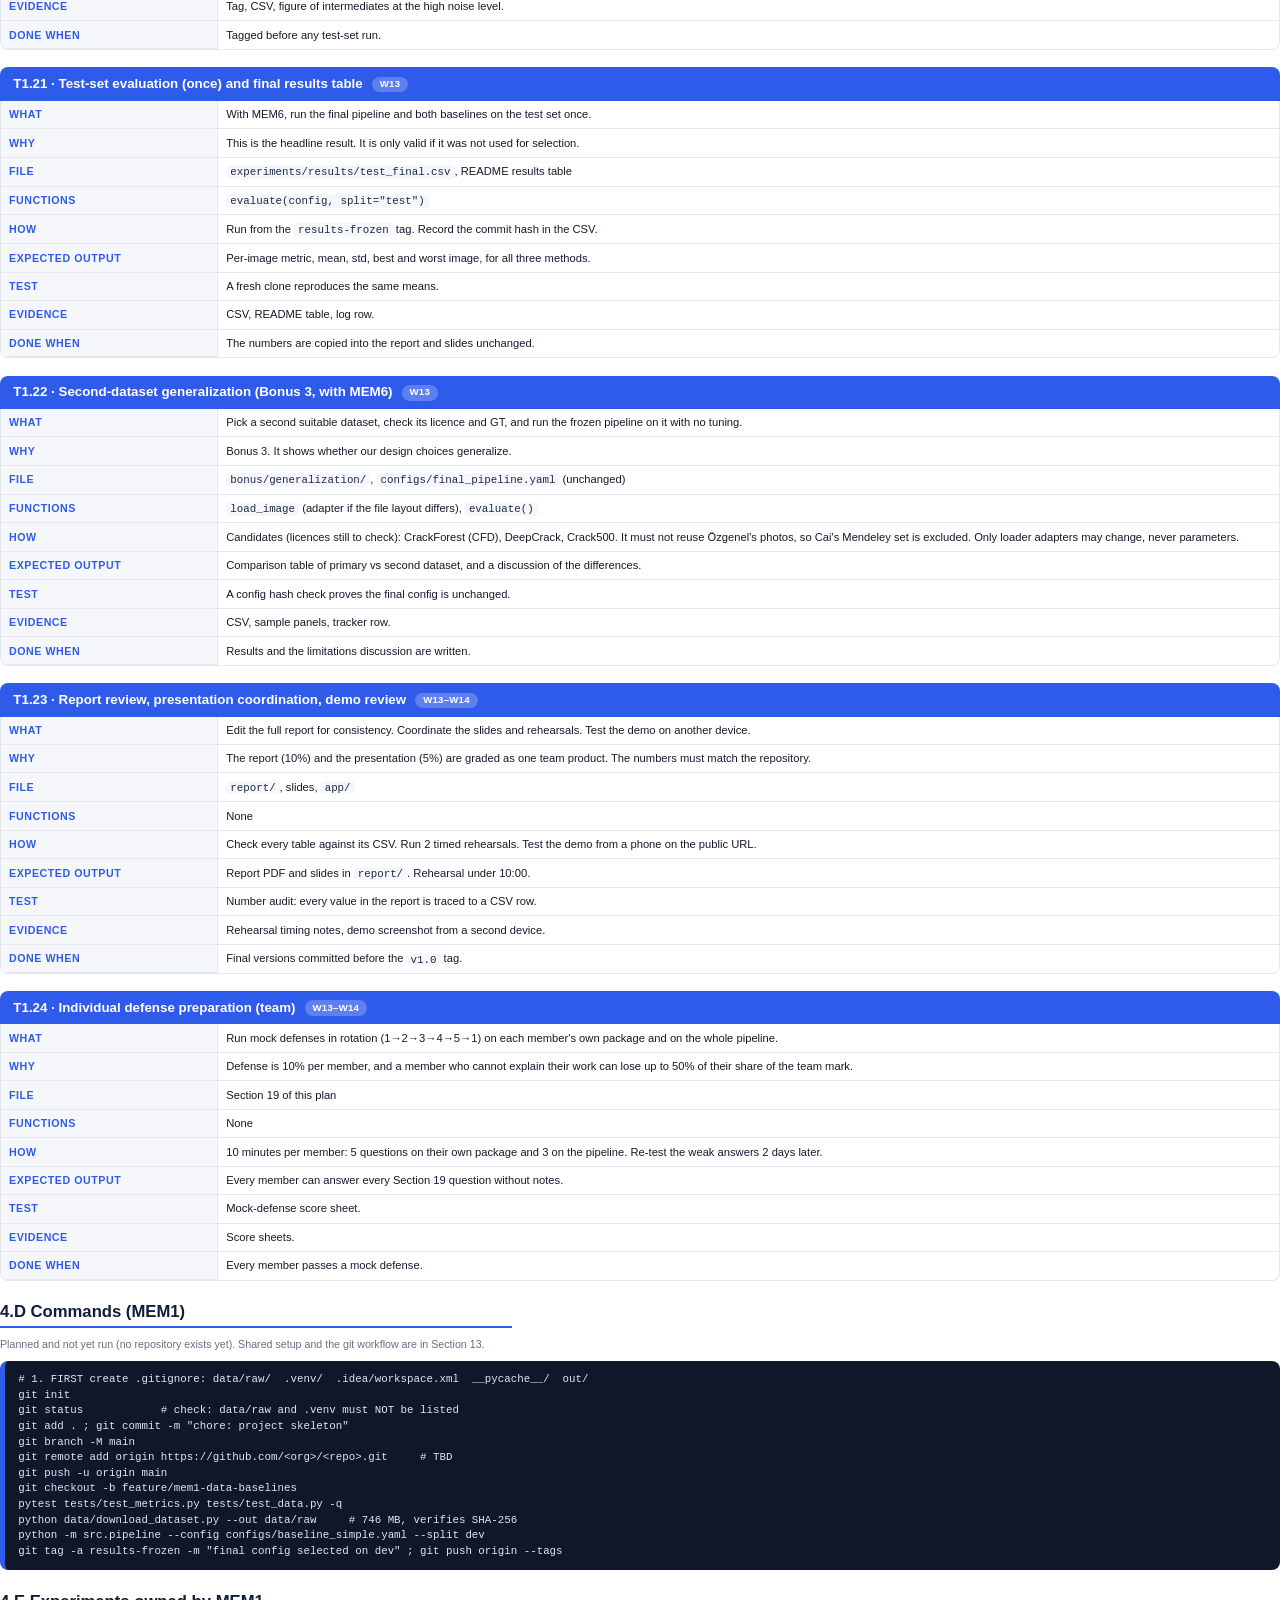
==== commit b3a3bff7: "docs: update team roles" ====
--- a/docs/execution/CSE281_Team_Execution_Plan.html
+++ b/docs/execution/CSE281_Team_Execution_Plan.html
@@ -21,11 +21,12 @@
     from Week 9 to the Week 14 final discussion.</div>
   <span class="pill">v0.4 &middot; APPROVED &middot; RESULTS FROZEN &middot; 19 NOV 2026</span>
   <div class="members">
-    <div class="m1"><b>MEM1</b><i>Marwan Saber &middot; Tech Lead + Data &amp; Baselines</i></div>
-    <div class="m2"><b>MEM2</b><i>Hassan Hisham &middot; Enhancement</i></div>
-    <div class="m3"><b>MEM3</b><i>Mohamed Wageh &middot; Restoration &amp; Frequency</i></div>
-    <div class="m4"><b>MEM4</b><i>Saad Mohamed &middot; Segmentation</i></div>
-    <div class="m5"><b>MEM5</b><i>Ahmed Abdelwahed &middot; Morphology, Eval &amp; Demo</i></div>
+    <div class="m1"><b>MEM1</b><i>Marwan Saber &middot; Tech Lead</i></div>
+    <div class="m2"><b>MEM2</b><i>Mahmoud Abdelrahman &middot; Data &amp; Baselines</i></div>
+    <div class="m3"><b>MEM3</b><i>Hassan Hisham &middot; Enhancement</i></div>
+    <div class="m4"><b>MEM4</b><i>Mohamed Wageh &middot; Restoration &amp; Frequency</i></div>
+    <div class="m5"><b>MEM5</b><i>Saad Mohamed &middot; Segmentation</i></div>
+    <div class="m6"><b>MEM6</b><i>Ahmed Abdelwahed &middot; Morphology, Eval &amp; Demo</i></div>
   </div>
   <div class="meta">
     <div><small>Date</small><span>19 November 2026</span></div>
@@ -45,11 +46,11 @@
   <div><b>1</b>Project overview and course requirements</div>
   <div><b>2</b>Team structure</div>
   <div><b>3</b>Shared team roadmap</div>
-  <div class="m1"><b>4</b>MEM1 execution plan &middot; Tech Lead + Data</div>
-  <div class="m2"><b>5</b>MEM2 execution plan &middot; Enhancement</div>
-  <div class="m3"><b>6</b>MEM3 execution plan &middot; Restoration &amp; Frequency</div>
-  <div class="m4"><b>7</b>MEM4 execution plan &middot; Segmentation</div>
-  <div class="m5"><b>8</b>MEM5 execution plan &middot; Morphology &amp; Demo</div>
+  <div class="m1"><b>4</b>MEM1 + MEM2 execution plan &middot; Tech Lead, Data</div>
+  <div class="m3"><b>5</b>MEM3 execution plan &middot; Enhancement</div>
+  <div class="m4"><b>6</b>MEM4 execution plan &middot; Restoration &amp; Frequency</div>
+  <div class="m5"><b>7</b>MEM5 execution plan &middot; Segmentation</div>
+  <div class="m6"><b>8</b>MEM6 execution plan &middot; Morphology &amp; Demo</div>
   <div><b>9</b>Team responsibility matrix</div>
   <div><b>10</b>File ownership matrix</div>
   <div><b>11</b>Dependencies and integration workflow</div>
@@ -65,9 +66,9 @@
   <div><b>21</b>Shared progress tracker</div>
 </div>
 <div class="legend">
-  <span class="m1">MEM1 &middot; Tech Lead + Data</span><span class="m2">MEM2 &middot; Enhancement</span>
-  <span class="m3">MEM3 &middot; Restoration &amp; Frequency</span><span class="m4">MEM4 &middot; Segmentation</span>
-  <span class="m5">MEM5 &middot; Morphology &amp; Demo</span>
+  <span class="m1">MEM1 &middot; Tech Lead</span><span class="m2">MEM2 &middot; Data &amp; Baselines</span>
+<span class="m3">MEM3 &middot; Enhancement</span>  <span class="m4">MEM4 &middot; Restoration &amp; Frequency</span>
+<span class="m5">MEM5 &middot; Segmentation</span>  <span class="m6">MEM6 &middot; Morphology &amp; Demo</span>
 </div>
 <p class="small">Each member's chapter and task cards use that member's colour throughout the document.</p>
 
@@ -178,20 +179,20 @@
 <table>
   <tr><th>Area</th><th>What must be delivered</th><th>Owner</th></tr>
   <tr><td>Problem formulation</td><td>One paragraph covering the user, the output and the cost of a wrong output. Input/output definition. Primary metric justified by the cost of errors.</td><td>MEM1</td></tr>
-  <tr><td>Image analysis</td><td>Size, dtype, range, histograms of typical and difficult images, noise, illumination, centred log-magnitude spectrum, resolution and gray-level study, findings leading to design decisions</td><td>MEM1 (+ MEM2 histograms, MEM3 spectra)</td></tr>
+  <tr><td>Image analysis</td><td>Size, dtype, range, histograms of typical and difficult images, noise, illumination, centred log-magnitude spectrum, resolution and gray-level study, findings leading to design decisions</td><td>MEM1 (+ MEM3 histograms, MEM4 spectra)</td></tr>
   <tr><td>Data preparation</td><td>Dev/test split (about 70/30) with the test set used once, one loader, controlled degradation (Gaussian, salt-and-pepper, speckle, Poisson) with fixed seeds</td><td>MEM1</td></tr>
   <tr><td>Metrics</td><td>MSE, PSNR, IoU and count error, written once, tested on hand-worked arrays</td><td>MEM1</td></tr>
   <tr><td>Baselines</td><td>Trivial: threshold 127 on raw gray (restoration: unprocessed input). Simple: Otsu + one 3&times;3 opening (restoration: 3&times;3 median).</td><td>MEM1</td></tr>
-  <tr><td>Spatial enhancement</td><td>Negative, log, gamma, contrast stretching, histogram equalization, mean, Gaussian and median smoothing, Laplacian and gradient sharpening</td><td>MEM2</td></tr>
-  <tr><td>Restoration</td><td>Mean-type filters, median, max, min, midpoint and alpha-trimmed filters, &ge;2 noise models, MSE/PSNR per noise type, level and filter</td><td>MEM3</td></tr>
-  <tr><td>Frequency domain</td><td>DFT, centred spectrum, inverse DFT. Ideal, Butterworth and Gaussian filters, LP/HP. Effect of D0, ringing, comparison with spatial filters.</td><td>MEM3</td></tr>
-  <tr><td>Segmentation</td><td>Roberts, Prewitt, Sobel, Laplacian, LoG. Global, Otsu and adaptive thresholding. Point/line masks, edge linking or Hough where the task needs them.</td><td>MEM4</td></tr>
-  <tr><td>Morphology and measurement</td><td>Erosion, dilation, opening and closing with different SE shapes and sizes. Hole filling, small-object removal, labelling, count, area, bounding box, decision rule.</td><td>MEM5</td></tr>
+  <tr><td>Spatial enhancement</td><td>Negative, log, gamma, contrast stretching, histogram equalization, mean, Gaussian and median smoothing, Laplacian and gradient sharpening</td><td>MEM3</td></tr>
+  <tr><td>Restoration</td><td>Mean-type filters, median, max, min, midpoint and alpha-trimmed filters, &ge;2 noise models, MSE/PSNR per noise type, level and filter</td><td>MEM4</td></tr>
+  <tr><td>Frequency domain</td><td>DFT, centred spectrum, inverse DFT. Ideal, Butterworth and Gaussian filters, LP/HP. Effect of D0, ringing, comparison with spatial filters.</td><td>MEM4</td></tr>
+  <tr><td>Segmentation</td><td>Roberts, Prewitt, Sobel, Laplacian, LoG. Global, Otsu and adaptive thresholding. Point/line masks, edge linking or Hough where the task needs them.</td><td>MEM5</td></tr>
+  <tr><td>Morphology and measurement</td><td>Erosion, dilation, opening and closing with different SE shapes and sizes. Hole filling, small-object removal, labelling, count, area, bounding box, decision rule.</td><td>MEM6</td></tr>
   <tr><td>Three pipelines</td><td>A &lt; B &lt; C in sophistication, each with a block diagram and the dtype and range between stages</td><td>MEM1 integrates</td></tr>
   <tr><td>NumPy depth</td><td>&ge;2 NumPy implementations per work package, compared with the library, a hand-worked 3&times;3 or 5&times;5 example, border handling stated</td><td>Everyone</td></tr>
   <tr><td>Experiments</td><td>One CSV log. One-factor-at-a-time tuning: kernel &times;3, D0 &times;3, threshold method &times;3, SE size &times;3, SE shape &times;2. &ge;4 ablations. 3 noise levels &times; 3 seeds.</td><td>Everyone, MEM1 owns the log</td></tr>
-  <tr><td>Evaluation</td><td>Test set: per-image metric, mean, std, best and worst. &ge;20 worst cases grouped into categories with one fix.</td><td>MEM5 (+ MEM1)</td></tr>
-  <tr><td>Runnable pipeline and demo</td><td>One final config file, <code>run_pipeline.py</code> entry point, demo app, time per image and per stage</td><td>MEM5 (+ MEM1)</td></tr>
+  <tr><td>Evaluation</td><td>Test set: per-image metric, mean, std, best and worst. &ge;20 worst cases grouped into categories with one fix.</td><td>MEM6 (+ MEM1)</td></tr>
+  <tr><td>Runnable pipeline and demo</td><td>One final config file, <code>run_pipeline.py</code> entry point, demo app, time per image and per stage</td><td>MEM6 (+ MEM1)</td></tr>
 </table>
 
 <h2>1.4 Grading weights</h2>
@@ -225,25 +226,36 @@
 <!-- ============================== 2 ============================== -->
 <section class="page-break">
 <h1>2. Team structure</h1>
-<p>The specification defines six work packages and states that in a team of five, roles 1 and 2
-are merged: <i>&ldquo;the Tech Lead also owns the data, the metrics and the baselines.&rdquo;</i></p>
+<p>The specification defines six work packages. The team now has <b>six members</b>, so roles 1
+and 2 are no longer merged: <b>MEM1 (Marwan Saber)</b> keeps role 1, Tech Lead, and <b>MEM2
+(Mahmoud Abdelrahman)</b> takes role 2, Data &amp; Baseline Engineer. Member numbers follow the role order, so the other
+four keep their roles and move up one number: Hassan Hisham is MEM3, Mohamed Wageh MEM4, Saad Mohamed
+MEM5 and Ahmed Abdelwahed MEM6.</p>
+<div class="note"><b>Team change (v0.5, 23 Nov 2026).</b> In Section 4, tasks T1.3&ndash;T1.5 (dataset,
+licence, problem data facts), T1.8&ndash;T1.14 (metrics, loader, split, degradation, image analysis
+and resolution / gray-level study, baselines, experiment log) and T1.16 (Pipeline A vs baselines)
+now belong to MEM2. MEM1 keeps the skeleton, interfaces, integration, reviews, CI, speed
+coordination, final selection, robustness, test evaluation, generalization and the final
+results table.</div>
 <table>
   <tr><th>Member</th><th>Role</th><th>Work package</th><th>Code owned</th><th>Required studies</th><th>Bonus</th></tr>
-  <tr><td><b>MEM1</b><br>Marwan Saber</td><td>Tech Lead + Data &amp; Baseline Engineer</td><td>Problem formulation, architecture, config, integration, reviews, final pipeline selection, data, metrics, baselines</td><td>skeleton, <code>configs/</code>, <code>src/data.py</code>, <code>src/metrics.py</code>, <code>src/pipeline.py</code>, baseline script, CI</td><td>Resolution and gray-level study. Pipeline A vs both baselines. Final pipeline at 3 noise levels &times; 3 seeds. Final results table.</td><td>CI (coord.), generalization (co-owner), speed (coord.)</td></tr>
-  <tr><td><b>MEM2</b><br>Hassan Hisham</td><td>Enhancement Engineer</td><td>Histogram analysis, point transforms, histogram equalization, smoothing and sharpening</td><td><code>src/enhancement.py</code></td><td>Enhancement comparison. Histogram analysis. Kernel-size study.</td><td>Tests and speed for own module</td></tr>
-  <tr><td><b>MEM3</b><br>Mohamed Wageh</td><td>Restoration &amp; Frequency Engineer</td><td>Noise models (with MEM1), restoration filters, DFT and frequency filters</td><td><code>src/restoration.py</code>, <code>src/frequency.py</code></td><td>PSNR per noise type. Restoration filter comparison. Spatial vs frequency ablation. D0 study.</td><td><b>Lossless compression (owner)</b></td></tr>
-  <tr><td><b>MEM4</b><br>Saad Mohamed</td><td>Segmentation Engineer</td><td>Edge, point and line detection, thresholding, edge linking or Hough</td><td><code>src/segmentation.py</code></td><td>Detector comparison. Threshold-method comparison.</td><td>Tests and speed for own module</td></tr>
-  <tr><td><b>MEM5</b><br>Ahmed Abdelwahed</td><td>Morphology, Evaluation &amp; Demo Engineer</td><td>Morphology, measurement, test-set evaluation, failure analysis, demo</td><td><code>src/morphology.py</code>, <code>src/evaluate.py</code>, <code>src/run_pipeline.py</code>, <code>app/</code></td><td>SE shape and size studies. Failure analysis for every pipeline.</td><td><b>Public deployment (owner)</b>, generalization (co-owner)</td></tr>
+  <tr><td><b>MEM1</b><br>Marwan Saber</td><td>Tech Lead</td><td>Problem formulation, repository structure, architecture, config, integration, code review, final pipeline selection</td><td>skeleton, <code>configs/</code>, <code>src/pipeline.py</code>, <code>src/studies.py</code>, merges, CI</td><td>Final pipeline at 3 noise levels &times; 3 seeds. Final results table.</td><td>CI (coord.), generalization (co-owner), speed (coord.)</td></tr>
+  <tr><td><b>MEM2</b><br>Mahmoud Abdelrahman</td><td>Data &amp; Baseline Engineer</td><td>Image loading, splitting, ground truth, controlled degradation, metrics, both baselines</td><td><code>src/data.py</code>, <code>src/metrics.py</code>, <code>data/</code>, baseline configs</td><td>Resolution and gray-level study. Pipeline A vs both baselines.</td><td>Tests and speed for own module</td></tr>
+  <tr><td><b>MEM3</b><br>Hassan Hisham</td><td>Enhancement Engineer</td><td>Histogram analysis, point transforms, histogram equalization, smoothing and sharpening</td><td><code>src/enhancement.py</code></td><td>Enhancement comparison. Histogram analysis. Kernel-size study.</td><td>Tests and speed for own module</td></tr>
+  <tr><td><b>MEM4</b><br>Mohamed Wageh</td><td>Restoration &amp; Frequency Engineer</td><td>Noise models (with MEM1), restoration filters, DFT and frequency filters</td><td><code>src/restoration.py</code>, <code>src/frequency.py</code></td><td>PSNR per noise type. Restoration filter comparison. Spatial vs frequency ablation. D0 study.</td><td><b>Lossless compression (owner)</b></td></tr>
+  <tr><td><b>MEM5</b><br>Saad Mohamed</td><td>Segmentation Engineer</td><td>Edge, point and line detection, thresholding, edge linking or Hough</td><td><code>src/segmentation.py</code></td><td>Detector comparison. Threshold-method comparison.</td><td>Tests and speed for own module</td></tr>
+  <tr><td><b>MEM6</b><br>Ahmed Abdelwahed</td><td>Morphology, Evaluation &amp; Demo Engineer</td><td>Morphology, measurement, test-set evaluation, failure analysis, demo</td><td><code>src/morphology.py</code>, <code>src/evaluate.py</code>, <code>src/run_pipeline.py</code>, <code>app/</code></td><td>SE shape and size studies. Failure analysis for every pipeline.</td><td><b>Public deployment (owner)</b>, generalization (co-owner)</td></tr>
 </table>
 
 <h2>2.1 Review pairs (every PR is reviewed by a different member)</h2>
 <table>
   <tr><th>Author</th><th>Primary reviewer</th><th>Why this pairing</th></tr>
-  <tr><td>MEM1</td><td>MEM5</td><td>MEM5 consumes the metrics and loader in <code>evaluate.py</code></td></tr>
-  <tr><td>MEM2</td><td>MEM3</td><td>Both work on filters (spatial vs frequency, smoothing vs restoration)</td></tr>
-  <tr><td>MEM3</td><td>MEM2</td><td>Same reason, in the other direction</td></tr>
-  <tr><td>MEM4</td><td>MEM5</td><td>MEM5's morphology consumes MEM4's binary masks</td></tr>
-  <tr><td>MEM5</td><td>MEM4</td><td>Same reason, in the other direction</td></tr>
+  <tr><td>MEM1</td><td>MEM2</td><td>MEM2's data and metrics feed MEM1's integration</td></tr>
+  <tr><td>MEM2</td><td>MEM6</td><td>MEM6 consumes the metrics and loader in <code>evaluate.py</code></td></tr>
+  <tr><td>MEM3</td><td>MEM4</td><td>Both work on filters (spatial vs frequency, smoothing vs restoration)</td></tr>
+  <tr><td>MEM4</td><td>MEM3</td><td>Same reason, in the other direction</td></tr>
+  <tr><td>MEM5</td><td>MEM6</td><td>MEM6's morphology consumes MEM5's binary masks</td></tr>
+  <tr><td>MEM6</td><td>MEM5</td><td>Same reason, in the other direction</td></tr>
   <tr><td>Integration PRs (<code>pipeline.py</code>, configs)</td><td>MEM1 + module owner</td><td>MEM1 owns integration. The stage owner confirms correct use of their stage.</td></tr>
   <tr><td>Bonus: deployment, compression</td><td>MEM1</td><td>As stated in the master prompt</td></tr>
 </table>
@@ -251,8 +263,8 @@
 <h2>2.2 Fairness of workload</h2>
 <p>Every member has: &ge;2 genuine NumPy implementations with library comparison and a hand-worked
 example; &ge;1 logged experiment; a report section; a presentation slot; unit tests for their own
-module; a review duty; and a defense topic. MEM1's extra coordination load is balanced by MEM2 and
-MEM4 taking on extra tests and speed work in their own modules.</p>
+module; a review duty; and a defense topic. MEM1's extra coordination load is balanced by MEM3 and
+MEM5 taking on extra tests and speed work in their own modules.</p>
 </section>
 
 <!-- ============================== 3 ============================== -->
@@ -279,10 +291,10 @@
 <table>
   <tr><th></th><th>Before dataset <span class="tag">dataset-free</span></th><th>After dataset, before baselines</th><th>After baselines</th></tr>
   <tr><td>MEM1</td><td>Skeleton design, interfaces, metrics and tests, noise generators, CI design</td><td>Loader, split, GT checks, image analysis</td><td>Baselines, Pipeline A vs baselines, integration</td></tr>
-  <tr><td>MEM2</td><td>convolve2d, point transforms, hist-eq, kernels and their tests</td><td>Histogram analysis of dev images</td><td>Enhancement comparison, kernel-size study</td></tr>
-  <tr><td>MEM3</td><td>Order-statistic filters, DFT and frequency filters, RLE/Huffman and tests</td><td>Spectra of sample images</td><td>PSNR study, D0 study, spatial vs frequency ablation</td></tr>
-  <tr><td>MEM4</td><td>Gradient operators, Otsu, adaptive threshold, Hough and tests</td><td>Edge maps of difficult images</td><td>Detector and threshold studies</td></tr>
-  <tr><td>MEM5</td><td>Erosion, dilation, hole filling, CCL and tests; demo UI shell</td><td>Measurement definition per the GT type</td><td>SE studies, evaluation, failure analysis, demo</td></tr>
+  <tr><td>MEM3</td><td>convolve2d, point transforms, hist-eq, kernels and their tests</td><td>Histogram analysis of dev images</td><td>Enhancement comparison, kernel-size study</td></tr>
+  <tr><td>MEM4</td><td>Order-statistic filters, DFT and frequency filters, RLE/Huffman and tests</td><td>Spectra of sample images</td><td>PSNR study, D0 study, spatial vs frequency ablation</td></tr>
+  <tr><td>MEM5</td><td>Gradient operators, Otsu, adaptive threshold, Hough and tests</td><td>Edge maps of difficult images</td><td>Detector and threshold studies</td></tr>
+  <tr><td>MEM6</td><td>Erosion, dilation, hole filling, CCL and tests; demo UI shell</td><td>Measurement definition per the GT type</td><td>SE studies, evaluation, failure analysis, demo</td></tr>
 </table>
 
 <h2>3.2 Architecture and data flow (dataset-independent part)</h2>
@@ -291,12 +303,12 @@
                   |                         |
        data.add_noise(seed)   (controlled degradation, robustness only)
                   v
- [enhancement]  uint8 -> uint8    point transforms, smoothing, sharpening   (MEM2)
- [restoration]  uint8 -> uint8    order-statistic / mean filters            (MEM3)
- [frequency]    uint8 -> uint8    DFT -> H(u,v) -> IDFT, clip to [0,255]   (MEM3)
- [segmentation] uint8 -> bool     gradients, thresholds, Hough              (MEM4)
- [morphology]   bool  -> bool     open/close, fill holes, remove small      (MEM5)
- [measurement]  bool  -> dict     labels, count, area, bbox, decision       (MEM5)
+ [enhancement]  uint8 -> uint8    point transforms, smoothing, sharpening   (MEM3)
+ [restoration]  uint8 -> uint8    order-statistic / mean filters            (MEM4)
+ [frequency]    uint8 -> uint8    DFT -> H(u,v) -> IDFT, clip to [0,255]   (MEM4)
+ [segmentation] uint8 -> bool     gradients, thresholds, Hough              (MEM5)
+ [morphology]   bool  -> bool     open/close, fill holes, remove small      (MEM6)
+ [measurement]  bool  -> dict     labels, count, area, bbox, decision       (MEM6)
                   v
  metrics.iou / psnr / count_abs_error vs ground truth  (MEM1)   --> CSV log
 </pre>
@@ -341,7 +353,7 @@
 
 <!-- ============================== 4 MEM1 ============================== -->
 <section class="page-break mem m1">
-<h1>4. Detailed MEM1 execution plan &mdash; Tech Lead + Data &amp; Baseline Engineer</h1>
+<h1>4. Detailed MEM1 (Tech Lead) and MEM2 (Data &amp; Baseline Engineer) execution plan</h1>
 
 <h2>4.A Responsibilities</h2>
 <table>
@@ -358,7 +370,7 @@
 <table>
   <tr><th>Owns (edits freely)</th><th>Shared (coordinate first)</th><th>Must not edit without the owner's agreement</th></tr>
   <tr><td><code>README.md</code>, <code>requirements.txt</code>, <code>.gitignore</code>, <code>configs/*.yaml</code>, <code>data/README.md</code>, <code>data/download_dataset.py</code>, <code>src/__init__.py</code>, <code>src/data.py</code>, <code>src/metrics.py</code>, <code>src/pipeline.py</code>, <code>experiments/experiment_log.csv</code> (schema), <code>.github/workflows/</code>, <code>bonus/bonus_results.csv</code>, <code>tests/test_data.py</code>, <code>tests/test_metrics.py</code>, <code>tests/test_pipeline.py</code></td>
-      <td><code>src/run_pipeline.py</code> (MEM5 owns, MEM1 sets the interface), <code>configs/final_pipeline.yaml</code> (decided together), <code>report/</code></td>
+      <td><code>src/run_pipeline.py</code> (MEM6 owns, MEM1 sets the interface), <code>configs/final_pipeline.yaml</code> (decided together), <code>report/</code></td>
       <td><code>src/enhancement.py</code>, <code>src/restoration.py</code>, <code>src/frequency.py</code>, <code>src/segmentation.py</code>, <code>src/morphology.py</code>, <code>src/evaluate.py</code>, <code>app/</code></td></tr>
 </table>
 
@@ -399,9 +411,9 @@
 <p class="task-title">T1.2 &middot; Repository and environment audit <span class="tag">done</span></p>
 <table class="card"><tr><th>What</th><td>Inspect the project folder, git state, Python version, installed packages and tools.</td></tr><tr><th>Why</th><td>We must preserve existing work and know our starting point before creating the skeleton.</td></tr><tr><th>File</th><td>&ldquo;Current state&rdquo; table on the Contents page</td></tr><tr><th>Functions</th><td>None</td></tr><tr><th>How</th><td>List the files, run <code>git status</code>, <code>python --version</code> and <code>pip list</code>, and check whether <code>gh</code> is installed.</td></tr><tr><th>Expected output</th><td>Audit table: empty folder, not a git repo, Python 3.13.14, only pip, no <code>gh</code>.</td></tr><tr><th>Test</th><td>A second member repeats the Python and pip checks on their own machine.</td></tr><tr><th>Evidence</th><td>Audit table in this PDF.</td></tr><tr><th>Done when</th><td>Audit accepted by the team.</td></tr></table>
 <p class="task-title">T1.3 &middot; Dataset research and validation <span class="tag">W9 &middot; blocking</span></p>
-<table class="card"><tr><th>What</th><td>For the chosen dataset (and 1&ndash;2 fallbacks), record the source, image count, GT type and coverage, formats, sizes, bit depth, visible defects, download steps and runtime per image.</td></tr><tr><th>Why</th><td>A dataset that fails any criterion invalidates the project. Data preparation is worth 10%.</td></tr><tr><th>File</th><td><code>data/README.md</code> (dataset card), <code>docs/dataset_validation.md</code></td></tr><tr><th>Functions</th><td><code>data/download_dataset.py: main(out_dir)</code>: Mendeley public-files URL, SHA-256 check, RAR extraction</td></tr><tr><th>How</th><td>Download into <code>data/raw/</code> (git-ignored). Count the files. Check that every image has a GT file. Open 20 random images and note their defects.</td></tr><tr><th>Expected output</th><td>The Section 1.2 checklist with every row filled in and evidence linked.</td></tr><tr><th>Test</th><td>MEM5 independently re-counts the images and GT files on their own machine.</td></tr><tr><th>Evidence</th><td>Dataset card, the counts printed by the script, sample images showing the defects.</td></tr><tr><th>Done when</th><td>All 7 criteria are green and MEM5 has confirmed.</td></tr></table>
+<table class="card"><tr><th>What</th><td>For the chosen dataset (and 1&ndash;2 fallbacks), record the source, image count, GT type and coverage, formats, sizes, bit depth, visible defects, download steps and runtime per image.</td></tr><tr><th>Why</th><td>A dataset that fails any criterion invalidates the project. Data preparation is worth 10%.</td></tr><tr><th>File</th><td><code>data/README.md</code> (dataset card), <code>docs/dataset_validation.md</code></td></tr><tr><th>Functions</th><td><code>data/download_dataset.py: main(out_dir)</code>: Mendeley public-files URL, SHA-256 check, RAR extraction</td></tr><tr><th>How</th><td>Download into <code>data/raw/</code> (git-ignored). Count the files. Check that every image has a GT file. Open 20 random images and note their defects.</td></tr><tr><th>Expected output</th><td>The Section 1.2 checklist with every row filled in and evidence linked.</td></tr><tr><th>Test</th><td>MEM6 independently re-counts the images and GT files on their own machine.</td></tr><tr><th>Evidence</th><td>Dataset card, the counts printed by the script, sample images showing the defects.</td></tr><tr><th>Done when</th><td>All 7 criteria are green and MEM6 has confirmed.</td></tr></table>
 <p class="task-title">T1.4 &middot; Licence and citation <span class="tag">W9</span></p>
-<table class="card"><tr><th>What</th><td>Confirm the licence allows academic use and write the exact citation.</td></tr><tr><th>Why</th><td>The spec requires a public licence that permits academic use, with the source cited. The PCB dataset is a warning example.</td></tr><tr><th>File</th><td><code>data/README.md</code> (Licence section), <code>report/</code> references</td></tr><tr><th>Functions</th><td>None</td></tr><tr><th>How</th><td>Copy the licence name and URL from the dataset page. Save a screenshot of the licence. Write a BibTeX entry.</td></tr><tr><th>Expected output</th><td>Licence name, URL, citation and the date it was checked.</td></tr><tr><th>Test</th><td>MEM5 re-reads the licence page and agrees it permits academic use.</td></tr><tr><th>Evidence</th><td>Licence screenshot in <code>docs/evidence/</code>.</td></tr><tr><th>Done when</th><td>The licence is cited in the README and in the report references.</td></tr></table>
+<table class="card"><tr><th>What</th><td>Confirm the licence allows academic use and write the exact citation.</td></tr><tr><th>Why</th><td>The spec requires a public licence that permits academic use, with the source cited. The PCB dataset is a warning example.</td></tr><tr><th>File</th><td><code>data/README.md</code> (Licence section), <code>report/</code> references</td></tr><tr><th>Functions</th><td>None</td></tr><tr><th>How</th><td>Copy the licence name and URL from the dataset page. Save a screenshot of the licence. Write a BibTeX entry.</td></tr><tr><th>Expected output</th><td>Licence name, URL, citation and the date it was checked.</td></tr><tr><th>Test</th><td>MEM6 re-reads the licence page and agrees it permits academic use.</td></tr><tr><th>Evidence</th><td>Licence screenshot in <code>docs/evidence/</code>.</td></tr><tr><th>Done when</th><td>The licence is cited in the README and in the report references.</td></tr></table>
 <p class="task-title">T1.5 &middot; Problem formulation and primary metric <span class="tag">W9</span></p>
 <table class="card"><tr><th>What</th><td>One paragraph covering the user, the output, and what a false positive or false negative costs. Define the input (size, colour or gray, bit depth), the output, and the primary metric.</td></tr><tr><th>Why</th><td>Worth 10% of the grade. The metric must be justified by the cost of errors.</td></tr><tr><th>File</th><td><code>README.md</code> (Problem section), report Section I</td></tr><tr><th>Functions</th><td>None</td></tr><tr><th>How</th><td>Draft written (Section 1.2): an inspection engineer needs the crack mask, area %, length and severity. Missed cracks are a safety cost, false cracks waste time. Therefore IoU of the crack class. To be approved by the team.</td></tr><tr><th>Expected output</th><td>The paragraph plus an input/output/metric table.</td></tr><tr><th>Test</th><td>Every member can restate it in one sentence at the W9 meeting.</td></tr><tr><th>Evidence</th><td>README commit.</td></tr><tr><th>Done when</th><td>The team agrees on it and it is merged to <code>main</code>.</td></tr></table>
 <p class="task-title">T1.6 &middot; Repository skeleton and environment <span class="tag">after approval</span></p>
@@ -409,17 +421,17 @@
 <p class="task-title">T1.7 &middot; Architecture and module interfaces <span class="tag">W9&ndash;W10</span></p>
 <table class="card"><tr><th>What</th><td>Freeze the function signatures, the data types between stages and the border convention (Section 3.2) before parallel work starts.</td></tr><tr><th>Why</th><td>Without a fixed interface, five people's modules will not plug together.</td></tr><tr><th>File</th><td><code>docs/architecture.md</code>, module stubs</td></tr><tr><th>Functions</th><td>All public signatures listed in Sections 4.B, 5.B, 6.B, 7.B and 8.B</td></tr><tr><th>How</th><td>Hold a 30-minute interface review with all members. Record decisions about dtype, range, shape and border handling. Changes after Checkpoint 2 need an issue.</td></tr><tr><th>Expected output</th><td>Architecture document with the data-flow diagram and signatures.</td></tr><tr><th>Test</th><td><code>tests/test_pipeline.py::test_imports</code> imports every module and checks the signatures.</td></tr><tr><th>Evidence</th><td>Architecture document plus review meeting notes.</td></tr><tr><th>Done when</th><td>Every member has approved the PR that adds it.</td></tr></table>
 <p class="task-title">T1.8 &middot; Metrics module <span class="tag">dataset-free</span></p>
-<table class="card"><tr><th>What</th><td>Implement <code>mse</code>, <code>psnr</code>, <code>iou</code> and <code>count_abs_error</code>.</td></tr><tr><th>Why</th><td>Every number in the project goes through these functions. The spec requires hand-checked tests.</td></tr><tr><th>File</th><td><code>src/metrics.py</code>, <code>tests/test_metrics.py</code></td></tr><tr><th>Functions</th><td><code>mse(a,b)</code>, <code>psnr(a,b,data_range=255)</code>, <code>iou(pred,gt)</code>, <code>count_abs_error(p,g)</code></td></tr><tr><th>How</th><td>Cast to <code>float64</code> before subtracting (uint8 arithmetic wraps). PSNR returns <code>inf</code> when MSE = 0. IoU of two empty masks is 1.0 (documented). Shape mismatch raises <code>ValueError</code>.</td></tr><tr><th>Expected output</th><td>Hand example (Section 19.1): MSE 5.0, PSNR 41.14 dB, IoU 0.5.</td></tr><tr><th>Test</th><td>Hand examples, identical inputs, empty masks, shape mismatch, and comparison with <code>skimage.metrics</code>.</td></tr><tr><th>Evidence</th><td>Passing CI run, the hand example printed in notebook 01.</td></tr><tr><th>Done when</th><td>Merged with tests green, reviewed by MEM5.</td></tr></table>
+<table class="card"><tr><th>What</th><td>Implement <code>mse</code>, <code>psnr</code>, <code>iou</code> and <code>count_abs_error</code>.</td></tr><tr><th>Why</th><td>Every number in the project goes through these functions. The spec requires hand-checked tests.</td></tr><tr><th>File</th><td><code>src/metrics.py</code>, <code>tests/test_metrics.py</code></td></tr><tr><th>Functions</th><td><code>mse(a,b)</code>, <code>psnr(a,b,data_range=255)</code>, <code>iou(pred,gt)</code>, <code>count_abs_error(p,g)</code></td></tr><tr><th>How</th><td>Cast to <code>float64</code> before subtracting (uint8 arithmetic wraps). PSNR returns <code>inf</code> when MSE = 0. IoU of two empty masks is 1.0 (documented). Shape mismatch raises <code>ValueError</code>.</td></tr><tr><th>Expected output</th><td>Hand example (Section 19.1): MSE 5.0, PSNR 41.14 dB, IoU 0.5.</td></tr><tr><th>Test</th><td>Hand examples, identical inputs, empty masks, shape mismatch, and comparison with <code>skimage.metrics</code>.</td></tr><tr><th>Evidence</th><td>Passing CI run, the hand example printed in notebook 01.</td></tr><tr><th>Done when</th><td>Merged with tests green, reviewed by MEM6.</td></tr></table>
 <p class="task-title">T1.9 &middot; Single loader and ground-truth management <span class="tag">after dataset</span></p>
 <table class="card"><tr><th>What</th><td>One <code>load_image</code> for the whole project and one <code>load_ground_truth</code>. Verify every image is paired with its GT.</td></tr><tr><th>Why</th><td>The spec requires a single loading function. No stage may reload images its own way.</td></tr><tr><th>File</th><td><code>src/data.py</code>, <code>tests/test_data.py</code></td></tr><tr><th>Functions</th><td><code>load_image(path, mode, size)</code>, <code>load_ground_truth(path)</code>, <code>list_pairs(root)</code></td></tr><tr><th>How</th><td><code>cv2.imread</code> &rarr; check for <code>None</code> &rarr; <code>cvtColor</code> to GRAY or RGB &rarr; uint8. Masks are JPEG (mostly 3-channel): convert to gray, then &gt; 127. Resize the image (INTER_AREA) and the mask (INTER_AREA, then &ge; 0.5) to working size L.</td></tr><tr><th>Expected output</th><td>uint8 (H,W) images, bool (H,W) masks, a list of (image, GT) pairs.</td></tr><tr><th>Test</th><td>A tiny PNG fixture: dtype, shape, BGR&rarr;RGB channel order, the missing-file error, image and GT the same size.</td></tr><tr><th>Evidence</th><td>Test run, and the pair count printed and recorded in the README.</td></tr><tr><th>Done when</th><td>Every dev image loads and has a matching GT.</td></tr></table>
 <p class="task-title">T1.10 &middot; Development / test split <span class="tag">after dataset</span></p>
 <table class="card"><tr><th>What</th><td>A 70/30 split with a fixed seed, saved and committed.</td></tr><tr><th>Why</th><td>Test-set discipline. Any sign of tuning on the test set costs the experimentation marks.</td></tr><tr><th>File</th><td><code>src/data.py</code>, <code>data/split.json</code></td></tr><tr><th>Functions</th><td><code>make_split(pairs, dev_frac=0.7, seed=42, group=lambda n: int(n) // 10)</code>, <code>save_split</code>, <code>load_split</code></td></tr><tr><th>How</th><td>Sort the names, then shuffle with <code>default_rng(42)</code>. Group split by blocks of 10 consecutive image IDs (ID // 10). Neighbouring IDs often show the same wall, so a plain shuffle would leak near-duplicates into the test set. Expect about 320 dev / 138 test images.</td></tr><tr><th>Expected output</th><td><code>split.json</code> with dev and test lists.</td></tr><tr><th>Test</th><td>No overlap, union equals all images, identical on re-run.</td></tr><tr><th>Evidence</th><td><code>split.json</code> commit, counts in the README.</td></tr><tr><th>Done when</th><td>Merged, and nobody tunes on the test list from then on.</td></tr></table>
 <p class="task-title">T1.11 &middot; Controlled degradation <span class="tag">dataset-free</span></p>
-<table class="card"><tr><th>What</th><td><code>add_noise</code> for Gaussian, salt-and-pepper, speckle and Poisson noise, with 3 levels each defined in config.</td></tr><tr><th>Why</th><td>Needed for MEM3's PSNR study and for the 3-level &times; 3-seed robustness test.</td></tr><tr><th>File</th><td><code>src/data.py</code>, <code>configs/noise.yaml</code></td></tr><tr><th>Functions</th><td><code>add_noise(img, kind, level, seed)</code></td></tr><tr><th>How</th><td>Gaussian: add <code>rng.normal(0,&sigma;)</code> and clip. S&amp;P: draw uniform u; set 0 where u&lt;p/2 and 255 where u&gt;1&minus;p/2. Speckle: <code>f + f&middot;n</code>. Poisson: <code>rng.poisson(f)</code>.</td></tr><tr><th>Expected output</th><td>uint8 degraded copies, identical for the same seed.</td></tr><tr><th>Test</th><td>Same seed gives an identical result. Noise statistics are within tolerance. Compared statistically with <code>skimage.util.random_noise</code>.</td></tr><tr><th>Evidence</th><td>Test run, a figure showing the 4 noise types &times; 3 levels.</td></tr><tr><th>Done when</th><td>MEM3 confirms the API and the levels.</td></tr></table>
+<table class="card"><tr><th>What</th><td><code>add_noise</code> for Gaussian, salt-and-pepper, speckle and Poisson noise, with 3 levels each defined in config.</td></tr><tr><th>Why</th><td>Needed for MEM4's PSNR study and for the 3-level &times; 3-seed robustness test.</td></tr><tr><th>File</th><td><code>src/data.py</code>, <code>configs/noise.yaml</code></td></tr><tr><th>Functions</th><td><code>add_noise(img, kind, level, seed)</code></td></tr><tr><th>How</th><td>Gaussian: add <code>rng.normal(0,&sigma;)</code> and clip. S&amp;P: draw uniform u; set 0 where u&lt;p/2 and 255 where u&gt;1&minus;p/2. Speckle: <code>f + f&middot;n</code>. Poisson: <code>rng.poisson(f)</code>.</td></tr><tr><th>Expected output</th><td>uint8 degraded copies, identical for the same seed.</td></tr><tr><th>Test</th><td>Same seed gives an identical result. Noise statistics are within tolerance. Compared statistically with <code>skimage.util.random_noise</code>.</td></tr><tr><th>Evidence</th><td>Test run, a figure showing the 4 noise types &times; 3 levels.</td></tr><tr><th>Done when</th><td>MEM4 confirms the API and the levels.</td></tr></table>
 <p class="task-title">T1.12 &middot; Image analysis, resolution and gray-level study <span class="tag">after dataset</span></p>
-<table class="card"><tr><th>What</th><td>Sizes, data types, ranges, histograms, noise, illumination, centred spectrum, resolution (&times;1/2/4/8), gray levels (256&hellip;2), and the findings that lead to design decisions.</td></tr><tr><th>Why</th><td>The spec requires analysis before design (10% criterion).</td></tr><tr><th>File</th><td><code>notebooks/01_image_analysis.ipynb</code></td></tr><tr><th>Functions</th><td><code>reduce_resolution</code>, <code>quantize_gray_levels</code>; uses MEM2's <code>histogram</code> and MEM3's <code>centered_spectrum</code></td></tr><tr><th>How</th><td>Run on 5 typical and 5 difficult dev images. Score each resolution and gray-level setting with the simple baseline's metric.</td></tr><tr><th>Expected output</th><td>A figure grid, the lowest workable setting, and a findings &rarr; decision table.</td></tr><tr><th>Test</th><td>NumPy downsampling vs <code>cv2.resize(INTER_AREA)</code>: max abs diff &le;1.</td></tr><tr><th>Evidence</th><td><code>experiments/figures/analysis_*.png</code>, log rows.</td></tr><tr><th>Done when</th><td>The findings table has been reviewed by the team.</td></tr></table>
+<table class="card"><tr><th>What</th><td>Sizes, data types, ranges, histograms, noise, illumination, centred spectrum, resolution (&times;1/2/4/8), gray levels (256&hellip;2), and the findings that lead to design decisions.</td></tr><tr><th>Why</th><td>The spec requires analysis before design (10% criterion).</td></tr><tr><th>File</th><td><code>notebooks/01_image_analysis.ipynb</code></td></tr><tr><th>Functions</th><td><code>reduce_resolution</code>, <code>quantize_gray_levels</code>; uses MEM3's <code>histogram</code> and MEM4's <code>centered_spectrum</code></td></tr><tr><th>How</th><td>Run on 5 typical and 5 difficult dev images. Score each resolution and gray-level setting with the simple baseline's metric.</td></tr><tr><th>Expected output</th><td>A figure grid, the lowest workable setting, and a findings &rarr; decision table.</td></tr><tr><th>Test</th><td>NumPy downsampling vs <code>cv2.resize(INTER_AREA)</code>: max abs diff &le;1.</td></tr><tr><th>Evidence</th><td><code>experiments/figures/analysis_*.png</code>, log rows.</td></tr><tr><th>Done when</th><td>The findings table has been reviewed by the team.</td></tr></table>
 <p class="task-title">T1.13 &middot; Both baselines <span class="tag">before any pipeline design</span></p>
-<table class="card"><tr><th>What</th><td>Trivial baseline: threshold 127 on raw gray (restoration: unprocessed input). Simple baseline: Otsu then one 3&times;3 opening (restoration: 3&times;3 median). Run on the dev set.</td></tr><tr><th>Why</th><td>Every later pipeline is reported as an improvement over these numbers.</td></tr><tr><th>File</th><td><code>src/pipeline.py</code>, <code>configs/baseline_trivial.yaml</code>, <code>configs/baseline_simple.yaml</code></td></tr><tr><th>Functions</th><td><code>baseline_trivial(img)</code>, <code>baseline_simple(img)</code></td></tr><tr><th>How</th><td>Use library Otsu and opening until the NumPy versions from MEM4 and MEM5 are merged, then swap them in and log the swap.</td></tr><tr><th>Expected output</th><td>Per-image CSV and the dev mean&plusmn;std of the primary metric.</td></tr><tr><th>Test</th><td>Unit test on a synthetic two-level image with a known answer.</td></tr><tr><th>Evidence</th><td><code>experiments/results/baselines_dev.csv</code>, log rows.</td></tr><tr><th>Done when</th><td>Baseline numbers posted to the team. Checkpoint 2 met.</td></tr></table>
+<table class="card"><tr><th>What</th><td>Trivial baseline: threshold 127 on raw gray (restoration: unprocessed input). Simple baseline: Otsu then one 3&times;3 opening (restoration: 3&times;3 median). Run on the dev set.</td></tr><tr><th>Why</th><td>Every later pipeline is reported as an improvement over these numbers.</td></tr><tr><th>File</th><td><code>src/pipeline.py</code>, <code>configs/baseline_trivial.yaml</code>, <code>configs/baseline_simple.yaml</code></td></tr><tr><th>Functions</th><td><code>baseline_trivial(img)</code>, <code>baseline_simple(img)</code></td></tr><tr><th>How</th><td>Use library Otsu and opening until the NumPy versions from MEM5 and MEM6 are merged, then swap them in and log the swap.</td></tr><tr><th>Expected output</th><td>Per-image CSV and the dev mean&plusmn;std of the primary metric.</td></tr><tr><th>Test</th><td>Unit test on a synthetic two-level image with a known answer.</td></tr><tr><th>Evidence</th><td><code>experiments/results/baselines_dev.csv</code>, log rows.</td></tr><tr><th>Done when</th><td>Baseline numbers posted to the team. Checkpoint 2 met.</td></tr></table>
 <p class="task-title">T1.14 &middot; Experiment tracking <span class="tag">W10</span></p>
 <table class="card"><tr><th>What</th><td><code>log_run</code> helper with the CSV schema: run_id, date, author, pipeline, stage, method, params_json, seed, split, n_images, time_s, metric, value, notes.</td></tr><tr><th>Why</th><td>The rubric gives no credit for unlogged trial and error.</td></tr><tr><th>File</th><td><code>src/pipeline.py</code> (owned by MEM1), <code>experiments/experiment_log.csv</code></td></tr><tr><th>Functions</th><td><code>log_run(**fields)</code></td></tr><tr><th>How</th><td>Append-only writes with the <code>csv</code> module. Run IDs as date plus counter. Author from config or CLI.</td></tr><tr><th>Expected output</th><td>One row per experiment run.</td></tr><tr><th>Test</th><td>A test writes two rows to a temporary file and reads them back.</td></tr><tr><th>Evidence</th><td>The CSV file in the repo.</td></tr><tr><th>Done when</th><td>Every study script calls <code>log_run</code>.</td></tr></table>
 <p class="task-title">T1.15 &middot; Pipeline integration (A, B, C) and config system <span class="tag">W11&ndash;W12</span></p>
@@ -435,8 +447,8 @@
 <p class="task-title">T1.20 &middot; Final pipeline selection (dev only) and robustness <span class="tag">W13</span></p>
 <table class="card"><tr><th>What</th><td>Choose the final pipeline from the dev metrics and the ablations. Freeze it in config with a tag. Run 3 noise levels &times; seeds 0, 1, 2.</td></tr><tr><th>Why</th><td>The spec requires dev-only selection and mean&plusmn;std over 3 levels &times; 3 seeds.</td></tr><tr><th>File</th><td><code>configs/final_pipeline.yaml</code>, <code>experiments/results/robustness.csv</code></td></tr><tr><th>Functions</th><td><code>run()</code>, <code>add_noise()</code>, <code>evaluate()</code></td></tr><tr><th>How</th><td>Write a selection rationale table. <code>git tag results-frozen</code>. Loop over levels &times; seeds.</td></tr><tr><th>Expected output</th><td>Final config plus a robustness table of mean&plusmn;std.</td></tr><tr><th>Test</th><td>Re-running one cell reproduces the same number.</td></tr><tr><th>Evidence</th><td>Tag, CSV, figure of intermediates at the high noise level.</td></tr><tr><th>Done when</th><td>Tagged before any test-set run.</td></tr></table>
 <p class="task-title">T1.21 &middot; Test-set evaluation (once) and final results table <span class="tag">W13</span></p>
-<table class="card"><tr><th>What</th><td>With MEM5, run the final pipeline and both baselines on the test set once.</td></tr><tr><th>Why</th><td>This is the headline result. It is only valid if it was not used for selection.</td></tr><tr><th>File</th><td><code>experiments/results/test_final.csv</code>, README results table</td></tr><tr><th>Functions</th><td><code>evaluate(config, split="test")</code></td></tr><tr><th>How</th><td>Run from the <code>results-frozen</code> tag. Record the commit hash in the CSV.</td></tr><tr><th>Expected output</th><td>Per-image metric, mean, std, best and worst image, for all three methods.</td></tr><tr><th>Test</th><td>A fresh clone reproduces the same means.</td></tr><tr><th>Evidence</th><td>CSV, README table, log row.</td></tr><tr><th>Done when</th><td>The numbers are copied into the report and slides unchanged.</td></tr></table>
-<p class="task-title">T1.22 &middot; Second-dataset generalization (Bonus 3, with MEM5) <span class="tag">W13</span></p>
+<table class="card"><tr><th>What</th><td>With MEM6, run the final pipeline and both baselines on the test set once.</td></tr><tr><th>Why</th><td>This is the headline result. It is only valid if it was not used for selection.</td></tr><tr><th>File</th><td><code>experiments/results/test_final.csv</code>, README results table</td></tr><tr><th>Functions</th><td><code>evaluate(config, split="test")</code></td></tr><tr><th>How</th><td>Run from the <code>results-frozen</code> tag. Record the commit hash in the CSV.</td></tr><tr><th>Expected output</th><td>Per-image metric, mean, std, best and worst image, for all three methods.</td></tr><tr><th>Test</th><td>A fresh clone reproduces the same means.</td></tr><tr><th>Evidence</th><td>CSV, README table, log row.</td></tr><tr><th>Done when</th><td>The numbers are copied into the report and slides unchanged.</td></tr></table>
+<p class="task-title">T1.22 &middot; Second-dataset generalization (Bonus 3, with MEM6) <span class="tag">W13</span></p>
 <table class="card"><tr><th>What</th><td>Pick a second suitable dataset, check its licence and GT, and run the frozen pipeline on it with no tuning.</td></tr><tr><th>Why</th><td>Bonus 3. It shows whether our design choices generalize.</td></tr><tr><th>File</th><td><code>bonus/generalization/</code>, <code>configs/final_pipeline.yaml</code> (unchanged)</td></tr><tr><th>Functions</th><td><code>load_image</code> (adapter if the file layout differs), <code>evaluate()</code></td></tr><tr><th>How</th><td>Candidates (licences still to check): CrackForest (CFD), DeepCrack, Crack500. It must not reuse &Ouml;zgenel's photos, so Cai's Mendeley set is excluded. Only loader adapters may change, never parameters.</td></tr><tr><th>Expected output</th><td>Comparison table of primary vs second dataset, and a discussion of the differences.</td></tr><tr><th>Test</th><td>A config hash check proves the final config is unchanged.</td></tr><tr><th>Evidence</th><td>CSV, sample panels, tracker row.</td></tr><tr><th>Done when</th><td>Results and the limitations discussion are written.</td></tr></table>
 <p class="task-title">T1.23 &middot; Report review, presentation coordination, demo review <span class="tag">W13&ndash;W14</span></p>
 <table class="card"><tr><th>What</th><td>Edit the full report for consistency. Coordinate the slides and rehearsals. Test the demo on another device.</td></tr><tr><th>Why</th><td>The report (10%) and the presentation (5%) are graded as one team product. The numbers must match the repository.</td></tr><tr><th>File</th><td><code>report/</code>, slides, <code>app/</code></td></tr><tr><th>Functions</th><td>None</td></tr><tr><th>How</th><td>Check every table against its CSV. Run 2 timed rehearsals. Test the demo from a phone on the public URL.</td></tr><tr><th>Expected output</th><td>Report PDF and slides in <code>report/</code>. Rehearsal under 10:00.</td></tr><tr><th>Test</th><td>Number audit: every value in the report is traced to a CSV row.</td></tr><tr><th>Evidence</th><td>Rehearsal timing notes, demo screenshot from a second device.</td></tr><tr><th>Done when</th><td>Final versions committed before the <code>v1.0</code> tag.</td></tr></table>
@@ -467,15 +479,15 @@
 how the noise models are generated; and why the resolution and gray-level study set our working
 resolution.</p>
 <h2>4.G Priorities and dependencies</h2>
-<table><tr><th>Task</th><th>Priority</th><th>Effort</th><th>Needs</th><th>Unblocks</th></tr><tr><td>T1.3&ndash;T1.5 Dataset, licence, problem</td><td>P0</td><td>6 h</td><td>Dataset (chosen)</td><td>Split, baselines, every study</td></tr><tr><td>T1.6&ndash;T1.7 Skeleton, interfaces</td><td>P0</td><td>5 h</td><td>Plan approval</td><td>All members' PRs</td></tr><tr><td>T1.8 Metrics</td><td>P0</td><td>3 h</td><td>&mdash;</td><td>Every experiment</td></tr><tr><td>T1.9&ndash;T1.11 Loader, split, noise</td><td>P0</td><td>6 h</td><td>T1.3</td><td>Baselines, MEM3 study</td></tr><tr><td>T1.13 Baselines</td><td>P0</td><td>3 h</td><td>T1.8&ndash;T1.10</td><td>Pipeline design (Checkpoint 2)</td></tr><tr><td>T1.12, T1.14 Analysis, logging</td><td>P1</td><td>6 h</td><td>T1.9, MEM2/MEM3 helpers</td><td>Design decisions</td></tr><tr><td>T1.15&ndash;T1.16 Integration, A vs baselines</td><td>P1</td><td>9 h</td><td>Module PRs</td><td>All pipeline studies</td></tr><tr><td>T1.17&ndash;T1.19 Reviews, CI, speed</td><td>P1</td><td>ongoing</td><td>&mdash;</td><td>Bonus 2, 5</td></tr><tr><td>T1.20&ndash;T1.24 Final, test, B3, report, defense</td><td>P1</td><td>12 h</td><td>All studies</td><td>Submission</td></tr></table>
+<table><tr><th>Task</th><th>Priority</th><th>Effort</th><th>Needs</th><th>Unblocks</th></tr><tr><td>T1.3&ndash;T1.5 Dataset, licence, problem</td><td>P0</td><td>6 h</td><td>Dataset (chosen)</td><td>Split, baselines, every study</td></tr><tr><td>T1.6&ndash;T1.7 Skeleton, interfaces</td><td>P0</td><td>5 h</td><td>Plan approval</td><td>All members' PRs</td></tr><tr><td>T1.8 Metrics</td><td>P0</td><td>3 h</td><td>&mdash;</td><td>Every experiment</td></tr><tr><td>T1.9&ndash;T1.11 Loader, split, noise</td><td>P0</td><td>6 h</td><td>T1.3</td><td>Baselines, MEM4 study</td></tr><tr><td>T1.13 Baselines</td><td>P0</td><td>3 h</td><td>T1.8&ndash;T1.10</td><td>Pipeline design (Checkpoint 2)</td></tr><tr><td>T1.12, T1.14 Analysis, logging</td><td>P1</td><td>6 h</td><td>T1.9, MEM3/MEM4 helpers</td><td>Design decisions</td></tr><tr><td>T1.15&ndash;T1.16 Integration, A vs baselines</td><td>P1</td><td>9 h</td><td>Module PRs</td><td>All pipeline studies</td></tr><tr><td>T1.17&ndash;T1.19 Reviews, CI, speed</td><td>P1</td><td>ongoing</td><td>&mdash;</td><td>Bonus 2, 5</td></tr><tr><td>T1.20&ndash;T1.24 Final, test, B3, report, defense</td><td>P1</td><td>12 h</td><td>All studies</td><td>Submission</td></tr></table>
 <p><b>Next task after completion:</b> update this plan to v0.2 and keep the progress tracker (Section 21) current every week.</p>
 </section>
 
-<!-- ============================== 5 MEM2 ============================== -->
-<section class="page-break mem m2">
-<h1>5. Detailed MEM2 execution plan &mdash; Image Enhancement Engineer</h1>
+<!-- ============================== 5 MEM3 ============================== -->
+<section class="page-break mem m3">
+<h1>5. Detailed MEM3 execution plan &mdash; Image Enhancement Engineer</h1>
 <h2>5.A Responsibilities</h2>
-<table><tr><th>Area</th><th>Details</th></tr><tr><td>Role</td><td>Enhancement engineer: histogram analysis, point transformations, histogram equalization, spatial smoothing and sharpening.</td></tr><tr><td>Owned deliverables</td><td><code>src/enhancement.py</code>, its tests, the enhancement comparison, the kernel-size study, the smoothing-filter selection study, ablation AB1, report Section III-B, slide 6.</td></tr><tr><td>Collaboration</td><td>Provides <code>convolve2d</code> (also used by MEM3 and MEM4) and <code>histogram</code> (used by MEM1's analysis). Uses MEM3's <code>median_filter</code> and MEM4's <code>sobel</code>.</td></tr><tr><td>Review</td><td>Primary reviewer of MEM3's PRs. Reviewer of Bonus 3 (generalization).</td></tr></table>
+<table><tr><th>Area</th><th>Details</th></tr><tr><td>Role</td><td>Enhancement engineer: histogram analysis, point transformations, histogram equalization, spatial smoothing and sharpening.</td></tr><tr><td>Owned deliverables</td><td><code>src/enhancement.py</code>, its tests, the enhancement comparison, the kernel-size study, the smoothing-filter selection study, ablation AB1, report Section III-B, slide 6.</td></tr><tr><td>Collaboration</td><td>Provides <code>convolve2d</code> (also used by MEM4 and MEM5) and <code>histogram</code> (used by MEM1's analysis). Uses MEM4's <code>median_filter</code> and MEM5's <code>sobel</code>.</td></tr><tr><td>Review</td><td>Primary reviewer of MEM4's PRs. Reviewer of Bonus 3 (generalization).</td></tr></table>
 <h2>5.B File ownership</h2>
 <table><tr><th>Owns (edits freely)</th><th>Shared (coordinate first)</th><th>Must not edit without agreement</th></tr><tr><td><code>src/enhancement.py</code>, <code>tests/test_enhancement.py</code>, <code>experiments/configs/enh_*.yaml</code>, <code>experiments/results/enh_*.csv</code>, <code>experiments/figures/enh_*</code></td><td>Stage entries in <code>configs/pipeline_*.yaml</code> (requested from MEM1). The <code>convolve2d</code> signature is frozen after merge.</td><td>All other <code>src/</code> modules, <code>configs/final_pipeline.yaml</code></td></tr></table>
 <h3>Functions and classes to implement</h3>
@@ -493,27 +505,27 @@
 <table><tr><th>#</th><th>Implementation</th><th>Compared with</th><th>Measure</th></tr><tr><td>1</td><td><code>convolve2d</code> (reflect-101 padding plus a <code>sliding_window_view</code> weighted sum)</td><td><code>cv2.filter2D(..., borderType=BORDER_REFLECT_101)</code></td><td>Max abs diff on float output (~1e-12); &le;1 after uint8 rounding</td></tr><tr><td>2</td><td><code>hist_equalize</code></td><td><code>cv2.equalizeHist</code></td><td>Max abs diff; &plusmn;1 differences explained by OpenCV's CDF-minimum convention</td></tr><tr><td>3</td><td><code>gamma_transform</code>, <code>gaussian_kernel</code></td><td><code>skimage.exposure.adjust_gamma</code>, <code>cv2.getGaussianKernel</code></td><td><code>np.allclose</code></td></tr></table>
 <h2>5.C Step-by-step tasks</h2>
 <p class="task-title">T2.1 &middot; Histogram and point transformations <span class="tag">dataset-free</span></p>
-<table class="card"><tr><th>What</th><td><code>histogram</code>, <code>negative</code>, <code>log_transform</code>, <code>gamma_transform</code>, <code>contrast_stretch</code>.</td></tr><tr><th>Why</th><td>They correct low contrast and dark or bright bias, the first defects the analysis will reveal.</td></tr><tr><th>File</th><td><code>src/enhancement.py</code>, <code>tests/test_enhancement.py</code></td></tr><tr><th>Functions</th><td><code>histogram</code>, <code>negative</code>, <code>log_transform</code>, <code>gamma_transform</code>, <code>contrast_stretch</code></td></tr><tr><th>How</th><td>Work in float64 on [0,1] internally, then <code>np.clip</code> and round back to uint8. Log uses <code>c = 255/ln 256</code>. Gamma: <code>255&middot;(r/255)^&gamma;</code>. Stretch between the low and high percentiles.</td></tr><tr><th>Expected output</th><td>uint8 outputs in [0,255]. A histogram of length 256 that sums to H&middot;W.</td></tr><tr><th>Test</th><td>log(15)&rarr;127.5. Gamma 0.5 at 63.75&rarr;127.5. Negative applied twice is the identity. Constant image. 1&times;1 image.</td></tr><tr><th>Evidence</th><td>Test run, and a before/after figure with histograms.</td></tr><tr><th>Done when</th><td>Tests green, docstrings written, PR approved by MEM3.</td></tr></table>
+<table class="card"><tr><th>What</th><td><code>histogram</code>, <code>negative</code>, <code>log_transform</code>, <code>gamma_transform</code>, <code>contrast_stretch</code>.</td></tr><tr><th>Why</th><td>They correct low contrast and dark or bright bias, the first defects the analysis will reveal.</td></tr><tr><th>File</th><td><code>src/enhancement.py</code>, <code>tests/test_enhancement.py</code></td></tr><tr><th>Functions</th><td><code>histogram</code>, <code>negative</code>, <code>log_transform</code>, <code>gamma_transform</code>, <code>contrast_stretch</code></td></tr><tr><th>How</th><td>Work in float64 on [0,1] internally, then <code>np.clip</code> and round back to uint8. Log uses <code>c = 255/ln 256</code>. Gamma: <code>255&middot;(r/255)^&gamma;</code>. Stretch between the low and high percentiles.</td></tr><tr><th>Expected output</th><td>uint8 outputs in [0,255]. A histogram of length 256 that sums to H&middot;W.</td></tr><tr><th>Test</th><td>log(15)&rarr;127.5. Gamma 0.5 at 63.75&rarr;127.5. Negative applied twice is the identity. Constant image. 1&times;1 image.</td></tr><tr><th>Evidence</th><td>Test run, and a before/after figure with histograms.</td></tr><tr><th>Done when</th><td>Tests green, docstrings written, PR approved by MEM4.</td></tr></table>
 <p class="task-title">T2.2 &middot; Histogram equalization <span class="tag">dataset-free</span></p>
 <table class="card"><tr><th>What</th><td>NumPy histogram equalization by CDF mapping, compared with <code>cv2.equalizeHist</code>.</td></tr><tr><th>Why</th><td>This is a required NumPy implementation. It spreads intensities in low-contrast images.</td></tr><tr><th>File</th><td><code>src/enhancement.py</code></td></tr><tr><th>Functions</th><td><code>hist_equalize(img, variant="gw"|"cv")</code></td></tr><tr><th>How</th><td>Histogram, then normalized CDF, then <code>s_k = round((L&minus;1)&middot;cdf_k)</code> (Gonzalez &amp; Woods). The <code>"cv"</code> variant uses <code>(cdf&minus;cdf_min)/(N&minus;cdf_min)</code>. Apply with a lookup table.</td></tr><tr><th>Expected output</th><td>An image with a roughly flat histogram. Max abs diff vs OpenCV of 0 for the <code>cv</code> variant.</td></tr><tr><th>Test</th><td>Hand example in Section 19.2 (3-bit). Constant image (avoid divide by zero). Already-equalized input.</td></tr><tr><th>Evidence</th><td>Comparison table, the hand example printed.</td></tr><tr><th>Done when</th><td>Both variants tested and the difference explained in a docstring.</td></tr></table>
 <p class="task-title">T2.3 &middot; Convolution core, mean and Gaussian smoothing <span class="tag">dataset-free &middot; P0</span></p>
-<table class="card"><tr><th>What</th><td><code>convolve2d</code> plus the mean and Gaussian kernels and filters.</td></tr><tr><th>Why</th><td>This is the shared core for every neighbourhood operation. MEM3 and MEM4 depend on it.</td></tr><tr><th>File</th><td><code>src/enhancement.py</code></td></tr><tr><th>Functions</th><td><code>convolve2d</code>, <code>mean_kernel</code>, <code>gaussian_kernel</code>, <code>mean_filter</code>, <code>gaussian_filter</code></td></tr><tr><th>How</th><td><code>np.pad(mode="reflect")</code>, then <code>sliding_window_view</code>, then <code>einsum</code> with the kernel (correlation). Kernels sum to 1. Gaussian &sigma; defaults to <code>0.3&middot;((k&minus;1)&middot;0.5&minus;1)+0.8</code> (OpenCV's rule).</td></tr><tr><th>Expected output</th><td>Same-size output: (N&minus;F+2P)/S+1 = N with P=(F&minus;1)/2, S=1.</td></tr><tr><th>Test</th><td>vs <code>cv2.filter2D</code>. Identity kernel returns the input. A constant image is unchanged. Hand 3&times;3 example (centre value 5). Even k raises an error.</td></tr><tr><th>Evidence</th><td>Comparison test, timing of the loop vs the vectorised version (speed bonus).</td></tr><tr><th>Done when</th><td>Merged early in W9&ndash;W10. MEM3 and MEM4 confirm they can import it.</td></tr></table>
+<table class="card"><tr><th>What</th><td><code>convolve2d</code> plus the mean and Gaussian kernels and filters.</td></tr><tr><th>Why</th><td>This is the shared core for every neighbourhood operation. MEM4 and MEM5 depend on it.</td></tr><tr><th>File</th><td><code>src/enhancement.py</code></td></tr><tr><th>Functions</th><td><code>convolve2d</code>, <code>mean_kernel</code>, <code>gaussian_kernel</code>, <code>mean_filter</code>, <code>gaussian_filter</code></td></tr><tr><th>How</th><td><code>np.pad(mode="reflect")</code>, then <code>sliding_window_view</code>, then <code>einsum</code> with the kernel (correlation). Kernels sum to 1. Gaussian &sigma; defaults to <code>0.3&middot;((k&minus;1)&middot;0.5&minus;1)+0.8</code> (OpenCV's rule).</td></tr><tr><th>Expected output</th><td>Same-size output: (N&minus;F+2P)/S+1 = N with P=(F&minus;1)/2, S=1.</td></tr><tr><th>Test</th><td>vs <code>cv2.filter2D</code>. Identity kernel returns the input. A constant image is unchanged. Hand 3&times;3 example (centre value 5). Even k raises an error.</td></tr><tr><th>Evidence</th><td>Comparison test, timing of the loop vs the vectorised version (speed bonus).</td></tr><tr><th>Done when</th><td>Merged early in W9&ndash;W10. MEM4 and MEM5 confirm they can import it.</td></tr></table>
 <p class="task-title">T2.4 &middot; Laplacian and gradient sharpening <span class="tag">dataset-free</span></p>
 <table class="card"><tr><th>What</th><td>Laplacian sharpening, and gradient sharpening using the Gonzalez &amp; Woods &ldquo;combining spatial enhancement methods&rdquo; scheme.</td></tr><tr><th>Why</th><td>Both are required methods. They restore edge detail lost to blur or smoothing.</td></tr><tr><th>File</th><td><code>src/enhancement.py</code></td></tr><tr><th>Functions</th><td><code>laplacian_sharpen</code>, <code>gradient_sharpen</code></td></tr><tr><th>How</th><td>Laplacian: <code>g = f + c&middot;&nabla;&sup2;f</code> with c = &minus;1 for the centre-negative kernel. Gradient: Sobel magnitude M = |&nabla;f|, smooth it with a 5&times;5 mean, normalize to [0,1], then <code>g = f + M<sub>s</sub>&middot;(f<sub>lap</sub> &minus; f)</code>. Detail is added only where edges are strong, so flat noisy areas are not amplified.</td></tr><tr><th>Expected output</th><td>Sharper edges, with noise in flat regions not boosted (gradient version).</td></tr><tr><th>Test</th><td>A constant image is unchanged. A step edge gets overshoot. Compare the Laplacian with <code>cv2.Laplacian(ksize=1)</code>.</td></tr><tr><th>Evidence</th><td>Before/after crops with the edge profile plotted.</td></tr><tr><th>Done when</th><td>Tests green, and the method can be explained from the equations.</td></tr></table>
 <p class="task-title">T2.5 &middot; Histogram analysis of dev images <span class="tag">after dataset</span></p>
-<table class="card"><tr><th>What</th><td>Histograms of 5 typical and 5 difficult dev images, plus local histograms in bright and dark regions.</td></tr><tr><th>Why</th><td>This feeds MEM1's findings &rarr; decisions table and justifies which enhancements to use.</td></tr><tr><th>File</th><td><code>notebooks/01_image_analysis.ipynb</code> (MEM2 section)</td></tr><tr><th>Functions</th><td><code>histogram</code></td></tr><tr><th>How</th><td>Overlay the histograms and mark modes, clipping and dynamic range. Compare the foreground and background distributions using the GT masks.</td></tr><tr><th>Expected output</th><td>A figure plus 3&ndash;5 written findings.</td></tr><tr><th>Test</th><td>Histogram counts sum to the pixel count.</td></tr><tr><th>Evidence</th><td><code>experiments/figures/enh_hist_*.png</code></td></tr><tr><th>Done when</th><td>Findings handed to MEM1 and agreed.</td></tr></table>
+<table class="card"><tr><th>What</th><td>Histograms of 5 typical and 5 difficult dev images, plus local histograms in bright and dark regions.</td></tr><tr><th>Why</th><td>This feeds MEM1's findings &rarr; decisions table and justifies which enhancements to use.</td></tr><tr><th>File</th><td><code>notebooks/01_image_analysis.ipynb</code> (MEM3 section)</td></tr><tr><th>Functions</th><td><code>histogram</code></td></tr><tr><th>How</th><td>Overlay the histograms and mark modes, clipping and dynamic range. Compare the foreground and background distributions using the GT masks.</td></tr><tr><th>Expected output</th><td>A figure plus 3&ndash;5 written findings.</td></tr><tr><th>Test</th><td>Histogram counts sum to the pixel count.</td></tr><tr><th>Evidence</th><td><code>experiments/figures/enh_hist_*.png</code></td></tr><tr><th>Done when</th><td>Findings handed to MEM1 and agreed.</td></tr></table>
 <p class="task-title">T2.6 &middot; Enhancement method comparison (dev) <span class="tag">after baselines</span></p>
 <table class="card"><tr><th>What</th><td>Apply all 10 methods in front of the simple baseline. Report the histograms and the primary metric.</td></tr><tr><th>Why</th><td>The spec requires every method compared on our own data, with the defect each one corrects.</td></tr><tr><th>File</th><td><code>experiments/configs/enh_compare.yaml</code>, <code>experiments/results/enh_compare.csv</code></td></tr><tr><th>Functions</th><td>All T2.1&ndash;T2.4 functions, <code>baseline_simple</code>, <code>log_run</code></td></tr><tr><th>How</th><td>One run per method on all dev images, everything else fixed.</td></tr><tr><th>Expected output</th><td>A table: method, the defect it corrects, metric mean&plusmn;std, histogram spread.</td></tr><tr><th>Test</th><td>The &ldquo;none&rdquo; row reproduces the simple-baseline number exactly.</td></tr><tr><th>Evidence</th><td>CSV, figure grid, log rows.</td></tr><tr><th>Done when</th><td>Interpretation written, including the methods that made results worse.</td></tr></table>
 <p class="task-title">T2.7 &middot; Kernel-size study (one factor at a time) <span class="tag">after baselines</span></p>
-<table class="card"><tr><th>What</th><td>Mean, Gaussian and median filters at k = 3, 5, 7, inside the reference pipeline.</td></tr><tr><th>Why</th><td>A required one-factor-at-a-time study. It justifies the chosen kernel size.</td></tr><tr><th>File</th><td><code>experiments/configs/enh_kernel.yaml</code>, <code>experiments/results/enh_kernel.csv</code></td></tr><tr><th>Functions</th><td><code>mean_filter</code>, <code>gaussian_filter</code>, MEM3's <code>median_filter</code></td></tr><tr><th>How</th><td>Change only k. Save crops to show over-smoothing at k = 7.</td></tr><tr><th>Expected output</th><td>Plot of metric vs k for each filter, and the chosen k.</td></tr><tr><th>Test</th><td>Each run is logged with its parameters.</td></tr><tr><th>Evidence</th><td>Plot, crops, log rows.</td></tr><tr><th>Done when</th><td>Choice justified in 1&ndash;2 sentences.</td></tr></table>
-<p class="task-title">T2.8 &middot; Smoothing-filter selection per noise type (with MEM3) <span class="tag">after baselines</span></p>
+<table class="card"><tr><th>What</th><td>Mean, Gaussian and median filters at k = 3, 5, 7, inside the reference pipeline.</td></tr><tr><th>Why</th><td>A required one-factor-at-a-time study. It justifies the chosen kernel size.</td></tr><tr><th>File</th><td><code>experiments/configs/enh_kernel.yaml</code>, <code>experiments/results/enh_kernel.csv</code></td></tr><tr><th>Functions</th><td><code>mean_filter</code>, <code>gaussian_filter</code>, MEM4's <code>median_filter</code></td></tr><tr><th>How</th><td>Change only k. Save crops to show over-smoothing at k = 7.</td></tr><tr><th>Expected output</th><td>Plot of metric vs k for each filter, and the chosen k.</td></tr><tr><th>Test</th><td>Each run is logged with its parameters.</td></tr><tr><th>Evidence</th><td>Plot, crops, log rows.</td></tr><tr><th>Done when</th><td>Choice justified in 1&ndash;2 sentences.</td></tr></table>
+<p class="task-title">T2.8 &middot; Smoothing-filter selection per noise type (with MEM4) <span class="tag">after baselines</span></p>
 <table class="card"><tr><th>What</th><td>Compare mean, Gaussian and median smoothing under each noise type and level.</td></tr><tr><th>Why</th><td>The spec says &ldquo;choose the smoothing filter from evidence&rdquo; on our own images.</td></tr><tr><th>File</th><td><code>experiments/results/enh_smoothing_selection.csv</code></td></tr><tr><th>Functions</th><td>Smoothing filters, MEM1's <code>add_noise</code>, <code>psnr</code>, primary metric</td></tr><tr><th>How</th><td>For 4 noise types &times; 3 levels &times; 3 filters (k fixed from T2.7), record PSNR against the clean image and the downstream primary metric.</td></tr><tr><th>Expected output</th><td>A heatmap and the selected filter for each noise type.</td></tr><tr><th>Test</th><td>Seeds fixed. The result is the same when re-run.</td></tr><tr><th>Evidence</th><td>CSV, heatmap, log rows.</td></tr><tr><th>Done when</th><td>The selection is used in Pipeline B's config.</td></tr></table>
 <p class="task-title">T2.9 &middot; Ablation AB1: with vs without enhancement <span class="tag">W12&ndash;W13</span></p>
 <table class="card"><tr><th>What</th><td>Remove the enhancement stage from the full pipeline and keep everything else fixed.</td></tr><tr><th>Why</th><td>A required ablation. It shows whether enhancement actually helps the task.</td></tr><tr><th>File</th><td><code>experiments/configs/ab1_no_enh.yaml</code></td></tr><tr><th>Functions</th><td><code>run()</code>, <code>evaluate()</code></td></tr><tr><th>How</th><td>Run the full pipeline and the version without enhancement on the dev set.</td></tr><tr><th>Expected output</th><td>&Delta; in the primary metric, mean&plusmn;std, and images where removing it helps or hurts.</td></tr><tr><th>Test</th><td>Same seed and same split.</td></tr><tr><th>Evidence</th><td>CSV, figure, log rows.</td></tr><tr><th>Done when</th><td>Result explained, even if enhancement turns out not to help.</td></tr></table>
 <p class="task-title">T2.10 &middot; Optional extra: histogram matching <span class="tag">optional</span></p>
 <table class="card"><tr><th>What</th><td>Match each image's histogram to a reference dev image.</td></tr><tr><th>Why</th><td>The spec recommends it and says it counts as an ablation.</td></tr><tr><th>File</th><td><code>src/enhancement.py</code></td></tr><tr><th>Functions</th><td><code>histogram_match(img, ref)</code></td></tr><tr><th>How</th><td>Map the source CDF to the reference CDF (inverse lookup).</td></tr><tr><th>Expected output</th><td>Image with a histogram close to the reference.</td></tr><tr><th>Test</th><td>vs <code>skimage.exposure.match_histograms</code>.</td></tr><tr><th>Evidence</th><td>Comparison test, ablation row AB6.</td></tr><tr><th>Done when</th><td>Only after T2.1&ndash;T2.9 are done.</td></tr></table>
 <p class="task-title">T2.11 &middot; Tests, speed, report section, slide <span class="tag">W13</span></p>
-<table class="card"><tr><th>What</th><td>Full test coverage of the module, a speed check of <code>convolve2d</code>, report Section III-B, slide 6.</td></tr><tr><th>Why</th><td>Bonus 2 and Bonus 5 evidence. Report and presentation duties.</td></tr><tr><th>File</th><td><code>tests/test_enhancement.py</code>, <code>bonus/optimization/</code>, <code>report/</code></td></tr><tr><th>Functions</th><td>All of the module's functions</td></tr><tr><th>How</th><td>Profile the loop vs vectorised version. Write about 0.75 page with equations and a hand example.</td></tr><tr><th>Expected output</th><td>Speedup row, report text, slide.</td></tr><tr><th>Test</th><td><code>pytest tests/test_enhancement.py</code> passes.</td></tr><tr><th>Evidence</th><td>Timing CSV, report PR.</td></tr><tr><th>Done when</th><td>Reviewed by MEM3 and MEM1.</td></tr></table>
+<table class="card"><tr><th>What</th><td>Full test coverage of the module, a speed check of <code>convolve2d</code>, report Section III-B, slide 6.</td></tr><tr><th>Why</th><td>Bonus 2 and Bonus 5 evidence. Report and presentation duties.</td></tr><tr><th>File</th><td><code>tests/test_enhancement.py</code>, <code>bonus/optimization/</code>, <code>report/</code></td></tr><tr><th>Functions</th><td>All of the module's functions</td></tr><tr><th>How</th><td>Profile the loop vs vectorised version. Write about 0.75 page with equations and a hand example.</td></tr><tr><th>Expected output</th><td>Speedup row, report text, slide.</td></tr><tr><th>Test</th><td><code>pytest tests/test_enhancement.py</code> passes.</td></tr><tr><th>Evidence</th><td>Timing CSV, report PR.</td></tr><tr><th>Done when</th><td>Reviewed by MEM4 and MEM1.</td></tr></table>
 <h2>5.D Commands</h2>
 <p class='small'>Planned and not yet run. Environment setup and the full git workflow are in Section 13.</p>
 <pre>git checkout -b feature/mem2-enhancement
@@ -521,22 +533,22 @@
 python -m src.evaluate --config experiments/configs/enh_compare.yaml --split dev
 git add src/enhancement.py tests/test_enhancement.py
 git commit -m "feat(enhancement): NumPy convolve2d with reflect-101 borders and tests"
-git push -u origin feature/mem2-enhancement      # then open a PR, reviewer: MEM3</pre>
+git push -u origin feature/mem2-enhancement      # then open a PR, reviewer: MEM4</pre>
 <h2>5.E Experiments</h2>
 <p class='small'>All runs use dev data only, fixed seeds, the reference config with one factor changed, a row in <code>experiment_log.csv</code>, saved figures, and 2&ndash;4 sentences of interpretation.</p>
 <table><tr><th>Study</th><th>Factor and values</th><th>Held fixed</th><th>Metric</th><th>Output</th></tr><tr><td>Enhancement comparison</td><td>Method (10 + none)</td><td>Simple baseline after it</td><td>Primary metric, histogram spread</td><td>Table + figure grid</td></tr><tr><td>Kernel size</td><td>k = 3, 5, 7</td><td>Filter type, rest of the pipeline</td><td>Primary metric</td><td>Plot</td></tr><tr><td>Smoothing selection</td><td>Mean / Gaussian / median &times; 4 noise &times; 3 levels</td><td>k from the kernel study</td><td>PSNR + primary metric</td><td>Heatmap</td></tr><tr><td>AB1</td><td>Enhancement on/off</td><td>Final pipeline</td><td>Primary metric</td><td>Table</td></tr><tr><td>AB6 (optional)</td><td>Histogram matching vs equalization</td><td>Final pipeline</td><td>Primary metric</td><td>Table</td></tr></table>
 <h2>5.F Defense preparation</h2>
 <p>Point transformations and their equations. Why histogram equalization can hurt segmentation. Mean vs Gaussian (ringing, frequency response). Why median is not linear. Laplacian sign convention. Why the gradient mask in the combined method suppresses noise. Border handling (reflect-101). Output-size formula. Hand examples in Section 19.2. Questions and model answers: Section 19.2. Whole-pipeline questions: Section 19.6.</p>
 <h2>5.G Priorities and dependencies</h2>
-<table><tr><th>Task</th><th>Priority</th><th>Effort</th><th>Needs</th><th>Unblocks</th></tr><tr><td>T2.3 convolve2d</td><td>P0</td><td>4 h</td><td>Skeleton</td><td>MEM3, MEM4</td></tr><tr><td>T2.1&ndash;T2.2</td><td>P0</td><td>5 h</td><td>&mdash;</td><td>Analysis, Pipeline A</td></tr><tr><td>T2.4</td><td>P1</td><td>3 h</td><td>MEM4's Sobel</td><td>Pipeline B/C</td></tr><tr><td>T2.5&ndash;T2.8</td><td>P1</td><td>8 h</td><td>Dataset, baselines</td><td>Pipeline B choice</td></tr><tr><td>T2.9&ndash;T2.11</td><td>P2</td><td>5 h</td><td>Pipelines</td><td>Report</td></tr></table>
-<p><b>Next task after completion:</b> Help MEM5 with the demo's histogram panel.</p>
-</section>
-
-<!-- ============================== 6 MEM3 ============================== -->
-<section class="page-break mem m3">
-<h1>6. Detailed MEM3 execution plan &mdash; Restoration &amp; Frequency Engineer</h1>
+<table><tr><th>Task</th><th>Priority</th><th>Effort</th><th>Needs</th><th>Unblocks</th></tr><tr><td>T2.3 convolve2d</td><td>P0</td><td>4 h</td><td>Skeleton</td><td>MEM4, MEM5</td></tr><tr><td>T2.1&ndash;T2.2</td><td>P0</td><td>5 h</td><td>&mdash;</td><td>Analysis, Pipeline A</td></tr><tr><td>T2.4</td><td>P1</td><td>3 h</td><td>MEM5's Sobel</td><td>Pipeline B/C</td></tr><tr><td>T2.5&ndash;T2.8</td><td>P1</td><td>8 h</td><td>Dataset, baselines</td><td>Pipeline B choice</td></tr><tr><td>T2.9&ndash;T2.11</td><td>P2</td><td>5 h</td><td>Pipelines</td><td>Report</td></tr></table>
+<p><b>Next task after completion:</b> Help MEM6 with the demo's histogram panel.</p>
+</section>
+
+<!-- ============================== 6 MEM4 ============================== -->
+<section class="page-break mem m4">
+<h1>6. Detailed MEM4 execution plan &mdash; Restoration &amp; Frequency Engineer</h1>
 <h2>6.A Responsibilities</h2>
-<table><tr><th>Area</th><th>Details</th></tr><tr><td>Role</td><td>Restoration and frequency engineer: noise models (validates MEM1's generators), restoration filters, DFT, frequency-domain filters.</td></tr><tr><td>Owned deliverables</td><td><code>src/restoration.py</code>, <code>src/frequency.py</code>, their tests, the PSNR study, the D0 study, ablations AB2 and AB5, Bonus 4 (compression), report Section III-C, slide 7.</td></tr><tr><td>Collaboration</td><td>Provides <code>median_filter</code> (simple restoration baseline, MEM2's studies) and <code>centered_spectrum</code> (MEM1's analysis). Uses MEM1's <code>add_noise</code> and MEM2's <code>convolve2d</code>.</td></tr><tr><td>Review</td><td>Primary reviewer of MEM2's PRs. Reviewer of Bonus 5 (speed).</td></tr></table>
+<table><tr><th>Area</th><th>Details</th></tr><tr><td>Role</td><td>Restoration and frequency engineer: noise models (validates MEM1's generators), restoration filters, DFT, frequency-domain filters.</td></tr><tr><td>Owned deliverables</td><td><code>src/restoration.py</code>, <code>src/frequency.py</code>, their tests, the PSNR study, the D0 study, ablations AB2 and AB5, Bonus 4 (compression), report Section III-C, slide 7.</td></tr><tr><td>Collaboration</td><td>Provides <code>median_filter</code> (simple restoration baseline, MEM3's studies) and <code>centered_spectrum</code> (MEM1's analysis). Uses MEM1's <code>add_noise</code> and MEM3's <code>convolve2d</code>.</td></tr><tr><td>Review</td><td>Primary reviewer of MEM3's PRs. Reviewer of Bonus 5 (speed).</td></tr></table>
 <h2>6.B File ownership</h2>
 <table><tr><th>Owns (edits freely)</th><th>Shared (coordinate first)</th><th>Must not edit without agreement</th></tr><tr><td><code>src/restoration.py</code>, <code>src/frequency.py</code>, <code>tests/test_restoration.py</code>, <code>tests/test_frequency.py</code>, <code>bonus/compression/</code>, <code>experiments/*/res_*</code></td><td>Noise levels in <code>configs/noise.yaml</code> (agreed with MEM1)</td><td>Other modules, <code>configs/final_pipeline.yaml</code></td></tr></table>
 <h3>Functions and classes to implement</h3>
@@ -556,7 +568,7 @@
 <table><tr><th>#</th><th>Implementation</th><th>Compared with</th><th>Measure</th></tr><tr><td>1</td><td>Order-statistic filters (median, max, min) by sorting <code>sliding_window_view</code> windows</td><td><code>scipy.ndimage.*_filter(mode="mirror")</code>, <code>cv2.medianBlur</code></td><td><code>np.array_equal</code> (exact)</td></tr><tr><td>2</td><td>Ideal, Butterworth and Gaussian H(u,v), with centring by (&minus;1)<sup>x+y</sup></td><td><code>np.fft.fftshift</code> path; spatial <code>cv2.GaussianBlur</code></td><td>Max abs diff; PSNR between the outputs</td></tr><tr><td>3</td><td>Naive matrix DFT <code>W&middot;f&middot;W</code> for N&le;64</td><td><code>np.fft.fft2</code></td><td><code>np.allclose</code></td></tr></table>
 <h2>6.C Step-by-step tasks</h2>
 <p class="task-title">T3.1 &middot; Mean-type restoration filters <span class="tag">dataset-free</span></p>
-<table class="card"><tr><th>What</th><td>Arithmetic, geometric, harmonic and contraharmonic mean filters.</td></tr><tr><th>Why</th><td>Required restoration methods, each suited to different noise.</td></tr><tr><th>File</th><td><code>src/restoration.py</code>, <code>tests/test_restoration.py</code></td></tr><tr><th>Functions</th><td><code>arithmetic_mean</code>, <code>geometric_mean</code>, <code>harmonic_mean</code>, <code>contraharmonic_mean</code></td></tr><tr><th>How</th><td>Windows from reflect-101 padding plus <code>sliding_window_view</code>. Geometric mean via <code>exp(mean(log(f+1)))&minus;1</code>. Contraharmonic: &Sigma;f<sup>Q+1</sup>/&Sigma;f<sup>Q</sup> (Q&gt;0 removes pepper, Q&lt;0 removes salt).</td></tr><tr><th>Expected output</th><td>uint8 outputs the same size as the input.</td></tr><tr><th>Test</th><td>Arithmetic mean vs <code>cv2.blur</code>. Hand 3&times;3 example (mean 37.1). Constant image. Q = 0 equals the arithmetic mean.</td></tr><tr><th>Evidence</th><td>Test run.</td></tr><tr><th>Done when</th><td>Tests green, PR approved by MEM2.</td></tr></table>
+<table class="card"><tr><th>What</th><td>Arithmetic, geometric, harmonic and contraharmonic mean filters.</td></tr><tr><th>Why</th><td>Required restoration methods, each suited to different noise.</td></tr><tr><th>File</th><td><code>src/restoration.py</code>, <code>tests/test_restoration.py</code></td></tr><tr><th>Functions</th><td><code>arithmetic_mean</code>, <code>geometric_mean</code>, <code>harmonic_mean</code>, <code>contraharmonic_mean</code></td></tr><tr><th>How</th><td>Windows from reflect-101 padding plus <code>sliding_window_view</code>. Geometric mean via <code>exp(mean(log(f+1)))&minus;1</code>. Contraharmonic: &Sigma;f<sup>Q+1</sup>/&Sigma;f<sup>Q</sup> (Q&gt;0 removes pepper, Q&lt;0 removes salt).</td></tr><tr><th>Expected output</th><td>uint8 outputs the same size as the input.</td></tr><tr><th>Test</th><td>Arithmetic mean vs <code>cv2.blur</code>. Hand 3&times;3 example (mean 37.1). Constant image. Q = 0 equals the arithmetic mean.</td></tr><tr><th>Evidence</th><td>Test run.</td></tr><tr><th>Done when</th><td>Tests green, PR approved by MEM3.</td></tr></table>
 <p class="task-title">T3.2 &middot; Order-statistic filters <span class="tag">dataset-free &middot; P0</span></p>
 <table class="card"><tr><th>What</th><td>Median, max, min, midpoint and alpha-trimmed mean filters.</td></tr><tr><th>Why</th><td>The median is needed for the simple restoration baseline. These are the required order-statistic filters.</td></tr><tr><th>File</th><td><code>src/restoration.py</code></td></tr><tr><th>Functions</th><td><code>median_filter</code>, <code>max_filter</code>, <code>min_filter</code>, <code>midpoint_filter</code>, <code>alpha_trimmed_mean</code></td></tr><tr><th>How</th><td>Sort each window along the last axis. Alpha-trimmed: drop d/2 values from each end and average the rest.</td></tr><tr><th>Expected output</th><td>Hand window (Section 19.3): median 11, max 255, min 0, midpoint 127.5, alpha-trimmed(d=2) 11.29.</td></tr><tr><th>Test</th><td><code>np.array_equal</code> vs SciPy with <code>mode="mirror"</code>. d = 0 equals the mean. d = k&sup2;&minus;1 equals the median.</td></tr><tr><th>Evidence</th><td>Comparison test, the hand example printed.</td></tr><tr><th>Done when</th><td>Merged by the end of W9 so the baselines can use it.</td></tr></table>
 <p class="task-title">T3.3 &middot; DFT, centred spectrum, inverse DFT <span class="tag">dataset-free</span></p>
@@ -564,7 +576,7 @@
 <p class="task-title">T3.4 &middot; Ideal, Butterworth and Gaussian LP/HP filters <span class="tag">dataset-free</span></p>
 <table class="card"><tr><th>What</th><td>Transfer functions and padded frequency-domain filtering.</td></tr><tr><th>Why</th><td>Required methods, used to show cutoff effects, blurring and ringing.</td></tr><tr><th>File</th><td><code>src/frequency.py</code></td></tr><tr><th>Functions</th><td><code>distance_grid</code>, <code>ideal_lowpass</code>, <code>butterworth_lowpass</code>, <code>gaussian_lowpass</code>, <code>highpass</code>, <code>apply_filter</code></td></tr><tr><th>How</th><td>Pad to 2M&times;2N, centre, multiply by H, inverse DFT, un-centre, crop, take the real part, clip to uint8.</td></tr><tr><th>Expected output</th><td>Filtered image plus the spectrum before and after.</td></tr><tr><th>Test</th><td>H(D0): ideal 1, Butterworth 0.5, Gaussian 0.607. LP + HP = 1. H = 1 returns the input.</td></tr><tr><th>Evidence</th><td>Figure of the 3 filter types at the same D0.</td></tr><tr><th>Done when</th><td>Tests green, padding choice documented.</td></tr></table>
 <p class="task-title">T3.5 &middot; Spectra for the image analysis <span class="tag">after dataset</span></p>
-<table class="card"><tr><th>What</th><td>Centred log spectra of typical and difficult dev images, with the dominant structures interpreted.</td></tr><tr><th>Why</th><td>The spec requires spectra in the analysis. They show periodic noise and texture.</td></tr><tr><th>File</th><td><code>notebooks/01_image_analysis.ipynb</code> (MEM3 section)</td></tr><tr><th>Functions</th><td><code>centered_spectrum</code></td></tr><tr><th>How</th><td>Compare the spectra of clean and noisy versions. Mark the energy concentration.</td></tr><tr><th>Expected output</th><td>Figure plus 2&ndash;3 findings.</td></tr><tr><th>Test</th><td>&mdash; (analysis)</td></tr><tr><th>Evidence</th><td><code>experiments/figures/res_spectrum_*.png</code></td></tr><tr><th>Done when</th><td>Findings handed to MEM1.</td></tr></table>
+<table class="card"><tr><th>What</th><td>Centred log spectra of typical and difficult dev images, with the dominant structures interpreted.</td></tr><tr><th>Why</th><td>The spec requires spectra in the analysis. They show periodic noise and texture.</td></tr><tr><th>File</th><td><code>notebooks/01_image_analysis.ipynb</code> (MEM4 section)</td></tr><tr><th>Functions</th><td><code>centered_spectrum</code></td></tr><tr><th>How</th><td>Compare the spectra of clean and noisy versions. Mark the energy concentration.</td></tr><tr><th>Expected output</th><td>Figure plus 2&ndash;3 findings.</td></tr><tr><th>Test</th><td>&mdash; (analysis)</td></tr><tr><th>Evidence</th><td><code>experiments/figures/res_spectrum_*.png</code></td></tr><tr><th>Done when</th><td>Findings handed to MEM1.</td></tr></table>
 <p class="task-title">T3.6 &middot; PSNR study per noise type, level and filter <span class="tag">after dataset</span></p>
 <table class="card"><tr><th>What</th><td>MSE and PSNR of every restoration filter for each noise type and level, against the clean dev images.</td></tr><tr><th>Why</th><td>Required report item. It shows which filter fits which noise.</td></tr><tr><th>File</th><td><code>experiments/configs/res_psnr.yaml</code>, <code>experiments/results/res_psnr.csv</code></td></tr><tr><th>Functions</th><td>All T3.1&ndash;T3.2 filters, <code>add_noise</code>, <code>mse</code>, <code>psnr</code>, <code>log_run</code></td></tr><tr><th>How</th><td>Gaussian and salt-and-pepper required (speckle and Poisson recommended) &times; 3 levels &times; 9 filters, k = 3. Include the unprocessed input and the 3&times;3 median baselines.</td></tr><tr><th>Expected output</th><td>Heatmap and the best filter per noise type with a reason.</td></tr><tr><th>Test</th><td>Fixed seeds. The input row equals the PSNR of the noisy image.</td></tr><tr><th>Evidence</th><td>CSV, heatmap, log rows.</td></tr><tr><th>Done when</th><td>Interpretation written (for example, median beats mean for salt-and-pepper).</td></tr></table>
 <p class="task-title">T3.7 &middot; Cutoff (D0) study <span class="tag">after baselines</span></p>
@@ -576,7 +588,7 @@
 <p class="task-title">T3.10 &middot; Bonus 4: lossless compression <span class="tag">W13</span></p>
 <table class="card"><tr><th>What</th><td>RLE (for binary masks) and Huffman coding (for gray images), with decoders.</td></tr><tr><th>Why</th><td>Bonus 4. It also demonstrates coding redundancy from the course.</td></tr><tr><th>File</th><td><code>bonus/compression/codec.py</code>, <code>bonus/compression/results.csv</code></td></tr><tr><th>Functions</th><td><code>rle_encode</code>, <code>rle_decode</code>, <code>huffman_encode</code>, <code>huffman_decode</code></td></tr><tr><th>How</th><td>RLE stores (value, run) pairs in row-major order. Huffman builds the tree with <code>heapq</code> and packs the bits. Store the shape in a header.</td></tr><tr><th>Expected output</th><td>Compression ratio and encode/decode times for at least 10 final outputs.</td></tr><tr><th>Test</th><td><code>np.array_equal(decode(encode(x)), x)</code> on masks, gray images, all-0 and single-pixel inputs.</td></tr><tr><th>Evidence</th><td>Results CSV, tracker row, README.</td></tr><tr><th>Done when</th><td>Reviewed by MEM1, and limitations documented (RLE expands noisy images).</td></tr></table>
 <p class="task-title">T3.11 &middot; Tests, speed, report section, slide <span class="tag">W13</span></p>
-<table class="card"><tr><th>What</th><td>Full tests, speed-up of the order-statistic filters, report Section III-C, slide 7.</td></tr><tr><th>Why</th><td>Bonus 2 and Bonus 5 evidence. Report and presentation duties.</td></tr><tr><th>File</th><td><code>tests/</code>, <code>bonus/optimization/</code>, <code>report/</code></td></tr><tr><th>Functions</th><td>All of the module's functions</td></tr><tr><th>How</th><td>Profile the median filter (sorting vs <code>np.partition</code>). Write about 0.75 page.</td></tr><tr><th>Expected output</th><td>Speedup row, report text, slide.</td></tr><tr><th>Test</th><td><code>pytest tests/test_restoration.py tests/test_frequency.py</code> passes.</td></tr><tr><th>Evidence</th><td>Timing CSV, report PR.</td></tr><tr><th>Done when</th><td>Reviewed by MEM2 and MEM1.</td></tr></table>
+<table class="card"><tr><th>What</th><td>Full tests, speed-up of the order-statistic filters, report Section III-C, slide 7.</td></tr><tr><th>Why</th><td>Bonus 2 and Bonus 5 evidence. Report and presentation duties.</td></tr><tr><th>File</th><td><code>tests/</code>, <code>bonus/optimization/</code>, <code>report/</code></td></tr><tr><th>Functions</th><td>All of the module's functions</td></tr><tr><th>How</th><td>Profile the median filter (sorting vs <code>np.partition</code>). Write about 0.75 page.</td></tr><tr><th>Expected output</th><td>Speedup row, report text, slide.</td></tr><tr><th>Test</th><td><code>pytest tests/test_restoration.py tests/test_frequency.py</code> passes.</td></tr><tr><th>Evidence</th><td>Timing CSV, report PR.</td></tr><tr><th>Done when</th><td>Reviewed by MEM3 and MEM1.</td></tr></table>
 <h2>6.D Commands</h2>
 <p class='small'>Planned and not yet run. Environment setup and the full git workflow are in Section 13.</p>
 <pre>git checkout -b feature/mem3-restoration-frequency
@@ -584,24 +596,24 @@
 python -m src.evaluate --config experiments/configs/res_psnr.yaml --split dev
 git add src/restoration.py src/frequency.py tests/
 git commit -m "feat(restoration): NumPy order-statistic filters matching scipy (mirror)"
-git push -u origin feature/mem3-restoration-frequency   # PR reviewer: MEM2</pre>
+git push -u origin feature/mem3-restoration-frequency   # PR reviewer: MEM3</pre>
 <h2>6.E Experiments</h2>
 <p class='small'>All runs use dev data only, fixed seeds, the reference config with one factor changed, a row in <code>experiment_log.csv</code>, saved figures, and 2&ndash;4 sentences of interpretation.</p>
 <table><tr><th>Study</th><th>Factor and values</th><th>Held fixed</th><th>Metric</th><th>Output</th></tr><tr><td>PSNR study</td><td>Filter (9) &times; noise (&ge;2) &times; level (3)</td><td>k = 3</td><td>MSE, PSNR</td><td>Heatmap</td></tr><tr><td>D0 study</td><td>D0 = 3 values &times; 3 filter types</td><td>Butterworth n = 2</td><td>PSNR / primary</td><td>Plot + spectra</td></tr><tr><td>AB2</td><td>Spatial vs frequency smoothing</td><td>Matched &sigma;</td><td>Primary, time</td><td>Table</td></tr><tr><td>AB5</td><td>Mean vs median under S&amp;P</td><td>Same k</td><td>PSNR</td><td>Table</td></tr><tr><td>AB7 (optional)</td><td>Wiener vs none on blur</td><td>Known H</td><td>PSNR</td><td>Table</td></tr><tr><td>Bonus 4</td><td>RLE / Huffman</td><td>Final outputs</td><td>Ratio, time</td><td>CSV</td></tr></table>
 <h2>6.F Defense preparation</h2>
 <p>Noise models and their PDFs. Why the median removes impulses. Contraharmonic sign of Q. Alpha-trimmed as a blend of mean and median. DFT, centring, padding and wrap-around. Why the ideal filter rings (sinc). Butterworth order. Matched spatial vs frequency &sigma;. RLE vs Huffman and when each compresses well. Hand examples in Section 19.3. Questions and model answers: Section 19.3. Whole-pipeline questions: Section 19.6.</p>
 <h2>6.G Priorities and dependencies</h2>
-<table><tr><th>Task</th><th>Priority</th><th>Effort</th><th>Needs</th><th>Unblocks</th></tr><tr><td>T3.2 median</td><td>P0</td><td>4 h</td><td>Skeleton</td><td>Restoration baseline</td></tr><tr><td>T3.1, T3.3&ndash;T3.4</td><td>P0</td><td>8 h</td><td>MEM2's convolve2d (optional)</td><td>Analysis, Pipeline B</td></tr><tr><td>T3.5&ndash;T3.7</td><td>P1</td><td>7 h</td><td>Dataset, <code>add_noise</code></td><td>Filter choice</td></tr><tr><td>T3.8&ndash;T3.10</td><td>P1</td><td>8 h</td><td>Pipelines, final outputs</td><td>Report, bonus</td></tr><tr><td>T3.11</td><td>P2</td><td>3 h</td><td>&mdash;</td><td>Report</td></tr></table>
+<table><tr><th>Task</th><th>Priority</th><th>Effort</th><th>Needs</th><th>Unblocks</th></tr><tr><td>T3.2 median</td><td>P0</td><td>4 h</td><td>Skeleton</td><td>Restoration baseline</td></tr><tr><td>T3.1, T3.3&ndash;T3.4</td><td>P0</td><td>8 h</td><td>MEM3's convolve2d (optional)</td><td>Analysis, Pipeline B</td></tr><tr><td>T3.5&ndash;T3.7</td><td>P1</td><td>7 h</td><td>Dataset, <code>add_noise</code></td><td>Filter choice</td></tr><tr><td>T3.8&ndash;T3.10</td><td>P1</td><td>8 h</td><td>Pipelines, final outputs</td><td>Report, bonus</td></tr><tr><td>T3.11</td><td>P2</td><td>3 h</td><td>&mdash;</td><td>Report</td></tr></table>
 <p><b>Next task after completion:</b> Support MEM1 with the robustness runs.</p>
 </section>
 
-<!-- ============================== 7 MEM4 ============================== -->
-<section class="page-break mem m4">
-<h1>7. Detailed MEM4 execution plan &mdash; Segmentation Engineer</h1>
+<!-- ============================== 7 MEM5 ============================== -->
+<section class="page-break mem m5">
+<h1>7. Detailed MEM5 execution plan &mdash; Segmentation Engineer</h1>
 <h2>7.A Responsibilities</h2>
-<table><tr><th>Area</th><th>Details</th></tr><tr><td>Role</td><td>Segmentation engineer: gradient edge detectors, Laplacian and LoG, point and line masks, thresholding, edge linking and Hough.</td></tr><tr><td>Owned deliverables</td><td><code>src/segmentation.py</code>, its tests, the detector study, the threshold-method study, ablation AB3, report Section III-D, slide 8.</td></tr><tr><td>Collaboration</td><td>Provides <code>otsu_threshold</code> (simple baseline) and <code>sobel</code> (Pipeline A detection, MEM2's gradient sharpening). Uses MEM2's <code>convolve2d</code>.</td></tr><tr><td>Review</td><td>Primary reviewer of MEM5's PRs. Reviewer of Bonus 2 (CI).</td></tr></table>
+<table><tr><th>Area</th><th>Details</th></tr><tr><td>Role</td><td>Segmentation engineer: gradient edge detectors, Laplacian and LoG, point and line masks, thresholding, edge linking and Hough.</td></tr><tr><td>Owned deliverables</td><td><code>src/segmentation.py</code>, its tests, the detector study, the threshold-method study, ablation AB3, report Section III-D, slide 8.</td></tr><tr><td>Collaboration</td><td>Provides <code>otsu_threshold</code> (simple baseline) and <code>sobel</code> (Pipeline A detection, MEM3's gradient sharpening). Uses MEM3's <code>convolve2d</code>.</td></tr><tr><td>Review</td><td>Primary reviewer of MEM6's PRs. Reviewer of Bonus 2 (CI).</td></tr></table>
 <h2>7.B File ownership</h2>
-<table><tr><th>Owns (edits freely)</th><th>Shared (coordinate first)</th><th>Must not edit without agreement</th></tr><tr><td><code>src/segmentation.py</code>, <code>tests/test_segmentation.py</code>, <code>experiments/*/seg_*</code></td><td>Uses <code>enhancement.convolve2d</code> (MEM2)</td><td>Other modules</td></tr></table>
+<table><tr><th>Owns (edits freely)</th><th>Shared (coordinate first)</th><th>Must not edit without agreement</th></tr><tr><td><code>src/segmentation.py</code>, <code>tests/test_segmentation.py</code>, <code>experiments/*/seg_*</code></td><td>Uses <code>enhancement.convolve2d</code> (MEM3)</td><td>Other modules</td></tr></table>
 <h3>Functions and classes to implement</h3>
 <pre># src/segmentation.py
 roberts(img) ; prewitt(img) ; sobel(img) -> (gx, gy, magnitude)
@@ -614,7 +626,7 @@
 <table><tr><th>#</th><th>Implementation</th><th>Compared with</th><th>Measure</th></tr><tr><td>1</td><td>Sobel magnitude</td><td><code>cv2.Sobel(ksize=3, BORDER_REFLECT_101)</code></td><td>Max abs diff on float</td></tr><tr><td>2</td><td>Otsu threshold (maximise between-class variance)</td><td><code>skimage.filters.threshold_otsu</code>, <code>cv2.THRESH_OTSU</code></td><td>Same T (&plusmn;1 from the <code>&gt;T</code> convention)</td></tr><tr><td>3</td><td>Adaptive mean threshold (integral image)</td><td><code>cv2.adaptiveThreshold</code></td><td>Pixel disagreement %</td></tr><tr><td>4</td><td>Hough line accumulator</td><td><code>skimage.transform.hough_line</code></td><td>Peak (&rho;, &theta;) match</td></tr></table>
 <h2>7.C Step-by-step tasks</h2>
 <p class="task-title">T4.1 &middot; Gradient operators: Roberts, Prewitt, Sobel <span class="tag">dataset-free &middot; P0</span></p>
-<table class="card"><tr><th>What</th><td>Three gradient operators returning gx, gy and the magnitude.</td></tr><tr><th>Why</th><td>Required detectors. Sobel is used by Pipeline A detection and by MEM2.</td></tr><tr><th>File</th><td><code>src/segmentation.py</code>, <code>tests/test_segmentation.py</code></td></tr><tr><th>Functions</th><td><code>roberts</code>, <code>prewitt</code>, <code>sobel</code></td></tr><tr><th>How</th><td>Kernels via <code>convolve2d</code> (correlation). Magnitude <code>sqrt(gx&sup2;+gy&sup2;)</code>. Also report the |gx|+|gy| approximation.</td></tr><tr><th>Expected output</th><td>float64 gradient maps.</td></tr><tr><th>Test</th><td>Hand example (Section 19.4): Gy = 760, Gx = 0. Constant image gives 0. Compare with <code>cv2.Sobel</code>.</td></tr><tr><th>Evidence</th><td>Comparison test, edge-map figure.</td></tr><tr><th>Done when</th><td>Merged by early W10.</td></tr></table>
+<table class="card"><tr><th>What</th><td>Three gradient operators returning gx, gy and the magnitude.</td></tr><tr><th>Why</th><td>Required detectors. Sobel is used by Pipeline A detection and by MEM3.</td></tr><tr><th>File</th><td><code>src/segmentation.py</code>, <code>tests/test_segmentation.py</code></td></tr><tr><th>Functions</th><td><code>roberts</code>, <code>prewitt</code>, <code>sobel</code></td></tr><tr><th>How</th><td>Kernels via <code>convolve2d</code> (correlation). Magnitude <code>sqrt(gx&sup2;+gy&sup2;)</code>. Also report the |gx|+|gy| approximation.</td></tr><tr><th>Expected output</th><td>float64 gradient maps.</td></tr><tr><th>Test</th><td>Hand example (Section 19.4): Gy = 760, Gx = 0. Constant image gives 0. Compare with <code>cv2.Sobel</code>.</td></tr><tr><th>Evidence</th><td>Comparison test, edge-map figure.</td></tr><tr><th>Done when</th><td>Merged by early W10.</td></tr></table>
 <p class="task-title">T4.2 &middot; Laplacian and LoG <span class="tag">dataset-free</span></p>
 <table class="card"><tr><th>What</th><td>Laplacian (4- and 8-neighbour) and Laplacian of Gaussian with zero crossings.</td></tr><tr><th>Why</th><td>Required detectors. LoG handles noise better than the plain Laplacian.</td></tr><tr><th>File</th><td><code>src/segmentation.py</code></td></tr><tr><th>Functions</th><td><code>laplacian</code>, <code>log_filter</code>, <code>zero_crossings</code></td></tr><tr><th>How</th><td>Gaussian &sigma; first, then the Laplacian (or a sampled LoG kernel of size &asymp; 6&sigma;). A zero crossing is a sign change between opposite neighbours with |difference| &gt; threshold.</td></tr><tr><th>Expected output</th><td>Thin edge map.</td></tr><tr><th>Test</th><td>vs <code>scipy.ndimage.gaussian_laplace</code>. A step edge gives one zero-crossing line.</td></tr><tr><th>Evidence</th><td>Figure with &sigma; = 1, 2, 3.</td></tr><tr><th>Done when</th><td>Tests green.</td></tr></table>
 <p class="task-title">T4.3 &middot; Point and line masks <span class="tag">dataset-free</span></p>
@@ -632,7 +644,7 @@
 <p class="task-title">T4.9 &middot; Ablation AB3: threshold method in the full pipeline <span class="tag">W12&ndash;W13</span></p>
 <table class="card"><tr><th>What</th><td>Swap the final pipeline's threshold for global and for Otsu.</td></tr><tr><th>Why</th><td>Required ablation (global vs Otsu vs adaptive is named in the spec).</td></tr><tr><th>File</th><td><code>experiments/configs/ab3_*.yaml</code></td></tr><tr><th>Functions</th><td><code>run()</code>, <code>evaluate()</code></td></tr><tr><th>How</th><td>One stage swapped, everything else fixed.</td></tr><tr><th>Expected output</th><td>&Delta; primary metric.</td></tr><tr><th>Test</th><td>Same split and seed.</td></tr><tr><th>Evidence</th><td>CSV, figure.</td></tr><tr><th>Done when</th><td>Explained in the report.</td></tr></table>
 <p class="task-title">T4.10 &middot; Tests, speed, report section, slide <span class="tag">W13</span></p>
-<table class="card"><tr><th>What</th><td>Full tests, speed-up of adaptive thresholding and Hough, report Section III-D, slide 8.</td></tr><tr><th>Why</th><td>Bonus 2 and Bonus 5 evidence. Report and presentation duties.</td></tr><tr><th>File</th><td><code>tests/</code>, <code>bonus/optimization/</code>, <code>report/</code></td></tr><tr><th>Functions</th><td>All of the module's functions</td></tr><tr><th>How</th><td>Vectorise the Hough voting with <code>np.add.at</code>. Write about 0.75 page.</td></tr><tr><th>Expected output</th><td>Speedup row, report text, slide.</td></tr><tr><th>Test</th><td><code>pytest tests/test_segmentation.py</code> passes.</td></tr><tr><th>Evidence</th><td>Timing CSV, report PR.</td></tr><tr><th>Done when</th><td>Reviewed by MEM5 and MEM1.</td></tr></table>
+<table class="card"><tr><th>What</th><td>Full tests, speed-up of adaptive thresholding and Hough, report Section III-D, slide 8.</td></tr><tr><th>Why</th><td>Bonus 2 and Bonus 5 evidence. Report and presentation duties.</td></tr><tr><th>File</th><td><code>tests/</code>, <code>bonus/optimization/</code>, <code>report/</code></td></tr><tr><th>Functions</th><td>All of the module's functions</td></tr><tr><th>How</th><td>Vectorise the Hough voting with <code>np.add.at</code>. Write about 0.75 page.</td></tr><tr><th>Expected output</th><td>Speedup row, report text, slide.</td></tr><tr><th>Test</th><td><code>pytest tests/test_segmentation.py</code> passes.</td></tr><tr><th>Evidence</th><td>Timing CSV, report PR.</td></tr><tr><th>Done when</th><td>Reviewed by MEM6 and MEM1.</td></tr></table>
 <h2>7.D Commands</h2>
 <p class='small'>Planned and not yet run. Environment setup and the full git workflow are in Section 13.</p>
 <pre>git checkout -b feature/mem4-segmentation
@@ -640,22 +652,22 @@
 python -m src.evaluate --config experiments/configs/seg_thresholds.yaml --split dev
 git add src/segmentation.py tests/test_segmentation.py
 git commit -m "feat(segmentation): NumPy Otsu threshold matching skimage"
-git push -u origin feature/mem4-segmentation      # PR reviewer: MEM5</pre>
+git push -u origin feature/mem4-segmentation      # PR reviewer: MEM6</pre>
 <h2>7.E Experiments</h2>
 <p class='small'>All runs use dev data only, fixed seeds, the reference config with one factor changed, a row in <code>experiment_log.csv</code>, saved figures, and 2&ndash;4 sentences of interpretation.</p>
 <table><tr><th>Study</th><th>Factor and values</th><th>Held fixed</th><th>Metric</th><th>Output</th></tr><tr><td>Detector comparison</td><td>Roberts / Prewitt / Sobel / Lap / LoG(&sigma;)</td><td>Pre-processing, threshold</td><td>Primary metric</td><td>Bar chart</td></tr><tr><td>Threshold study</td><td>Global, iterative, Otsu, adaptive &times;2</td><td>Pre-processing</td><td>Primary metric</td><td>Bar chart</td></tr><tr><td>AB3</td><td>Threshold method in the full pipeline</td><td>All other stages</td><td>Primary metric</td><td>Table</td></tr></table>
 <h2>7.F Defense preparation</h2>
 <p>Gradient as a first derivative and the Laplacian as a second derivative. Why Sobel smooths. Why LoG is needed and how &sigma; sets the scale. Zero crossings. Otsu's criterion and when it fails. Adaptive threshold and illumination. Hough parameter space (&rho;, &theta;) and why not y = mx + b. Hand example in Section 19.4. Questions and model answers: Section 19.4. Whole-pipeline questions: Section 19.6.</p>
 <h2>7.G Priorities and dependencies</h2>
-<table><tr><th>Task</th><th>Priority</th><th>Effort</th><th>Needs</th><th>Unblocks</th></tr><tr><td>T4.4 Otsu</td><td>P0</td><td>3 h</td><td>Skeleton</td><td>Simple baseline</td></tr><tr><td>T4.1 Sobel</td><td>P0</td><td>3 h</td><td>MEM2's convolve2d</td><td>Pipeline A, MEM2</td></tr><tr><td>T4.2, T4.5</td><td>P1</td><td>5 h</td><td>&mdash;</td><td>Pipeline B</td></tr><tr><td>T4.3, T4.6</td><td>P1</td><td>5 h</td><td>&mdash;</td><td>Pipeline B (if needed)</td></tr><tr><td>T4.7&ndash;T4.10</td><td>P1</td><td>8 h</td><td>Dataset, baselines</td><td>Report</td></tr></table>
-<p><b>Next task after completion:</b> Pair with MEM5 on failure categories caused by segmentation.</p>
-</section>
-
-<!-- ============================== 8 MEM5 ============================== -->
-<section class="page-break mem m5">
-<h1>8. Detailed MEM5 execution plan &mdash; Morphology, Evaluation &amp; Demo Engineer</h1>
+<table><tr><th>Task</th><th>Priority</th><th>Effort</th><th>Needs</th><th>Unblocks</th></tr><tr><td>T4.4 Otsu</td><td>P0</td><td>3 h</td><td>Skeleton</td><td>Simple baseline</td></tr><tr><td>T4.1 Sobel</td><td>P0</td><td>3 h</td><td>MEM3's convolve2d</td><td>Pipeline A, MEM3</td></tr><tr><td>T4.2, T4.5</td><td>P1</td><td>5 h</td><td>&mdash;</td><td>Pipeline B</td></tr><tr><td>T4.3, T4.6</td><td>P1</td><td>5 h</td><td>&mdash;</td><td>Pipeline B (if needed)</td></tr><tr><td>T4.7&ndash;T4.10</td><td>P1</td><td>8 h</td><td>Dataset, baselines</td><td>Report</td></tr></table>
+<p><b>Next task after completion:</b> Pair with MEM6 on failure categories caused by segmentation.</p>
+</section>
+
+<!-- ============================== 8 MEM6 ============================== -->
+<section class="page-break mem m6">
+<h1>8. Detailed MEM6 execution plan &mdash; Morphology, Evaluation &amp; Demo Engineer</h1>
 <h2>8.A Responsibilities</h2>
-<table><tr><th>Area</th><th>Details</th></tr><tr><td>Role</td><td>Morphology, evaluation and demo engineer: binary morphology, measurement and decision, test-set evaluation, failure analysis, entry point, demo.</td></tr><tr><td>Owned deliverables</td><td><code>src/morphology.py</code>, <code>src/evaluate.py</code>, <code>src/run_pipeline.py</code>, <code>app/</code>, the SE studies, ablation AB4, failure analysis, the per-image measurement table, Bonus 1 (deployment), co-owner of Bonus 3, report Sections V-B and VI, slides 9&ndash;11.</td></tr><tr><td>Collaboration</td><td>Provides <code>opening</code> (simple baseline) and <code>evaluate</code> (everyone's studies). Consumes MEM4's masks and MEM1's <code>pipeline.run</code>.</td></tr><tr><td>Review</td><td>Primary reviewer of MEM1's and MEM4's PRs. Re-checks the dataset licence and counts (T1.3, T1.4).</td></tr></table>
+<table><tr><th>Area</th><th>Details</th></tr><tr><td>Role</td><td>Morphology, evaluation and demo engineer: binary morphology, measurement and decision, test-set evaluation, failure analysis, entry point, demo.</td></tr><tr><td>Owned deliverables</td><td><code>src/morphology.py</code>, <code>src/evaluate.py</code>, <code>src/run_pipeline.py</code>, <code>app/</code>, the SE studies, ablation AB4, failure analysis, the per-image measurement table, Bonus 1 (deployment), co-owner of Bonus 3, report Sections V-B and VI, slides 9&ndash;11.</td></tr><tr><td>Collaboration</td><td>Provides <code>opening</code> (simple baseline) and <code>evaluate</code> (everyone's studies). Consumes MEM5's masks and MEM1's <code>pipeline.run</code>.</td></tr><tr><td>Review</td><td>Primary reviewer of MEM1's and MEM5's PRs. Re-checks the dataset licence and counts (T1.3, T1.4).</td></tr></table>
 <h2>8.B File ownership</h2>
 <table><tr><th>Owns (edits freely)</th><th>Shared (coordinate first)</th><th>Must not edit without agreement</th></tr><tr><td><code>src/morphology.py</code>, <code>src/evaluate.py</code>, <code>src/run_pipeline.py</code>, <code>app/</code>, <code>tests/test_morphology.py</code>, <code>notebooks/02_results.ipynb</code>, <code>bonus/deployment/</code></td><td><code>run_pipeline.py</code> calls <code>pipeline.run</code> (MEM1's interface). <code>bonus/generalization/</code> with MEM1.</td><td>Other modules, <code>configs/final_pipeline.yaml</code></td></tr></table>
 <h3>Functions and classes to implement</h3>
@@ -702,7 +714,7 @@
 <p class="task-title">T5.13 &middot; Optional extra: boundary extraction <span class="tag">optional</span></p>
 <table class="card"><tr><th>What</th><td>Boundary = A &minus; erode(A), used for overlays and perimeter.</td></tr><tr><th>Why</th><td>The spec recommends it and says it counts as an ablation (AB8).</td></tr><tr><th>File</th><td><code>src/morphology.py</code></td></tr><tr><th>Functions</th><td><code>boundary(mask, se)</code></td></tr><tr><th>How</th><td>Compose erosion with set difference.</td></tr><tr><th>Expected output</th><td>One-pixel-thick contours.</td></tr><tr><th>Test</th><td>A square's boundary has 4(n&minus;1) pixels.</td></tr><tr><th>Evidence</th><td>Test, demo overlay.</td></tr><tr><th>Done when</th><td>Only after the core tasks are done.</td></tr></table>
 <p class="task-title">T5.14 &middot; Tests, report sections, slides <span class="tag">W13</span></p>
-<table class="card"><tr><th>What</th><td>Full tests, report Sections V-B and VI, slides 9&ndash;11.</td></tr><tr><th>Why</th><td>Bonus 2 evidence. Report and presentation duties.</td></tr><tr><th>File</th><td><code>tests/</code>, <code>report/</code></td></tr><tr><th>Functions</th><td>All of the module's functions</td></tr><tr><th>How</th><td>Write about 1.5 pages.</td></tr><tr><th>Expected output</th><td>Report text, slides.</td></tr><tr><th>Test</th><td><code>pytest tests/test_morphology.py</code> passes.</td></tr><tr><th>Evidence</th><td>Report PR.</td></tr><tr><th>Done when</th><td>Reviewed by MEM4 and MEM1.</td></tr></table>
+<table class="card"><tr><th>What</th><td>Full tests, report Sections V-B and VI, slides 9&ndash;11.</td></tr><tr><th>Why</th><td>Bonus 2 evidence. Report and presentation duties.</td></tr><tr><th>File</th><td><code>tests/</code>, <code>report/</code></td></tr><tr><th>Functions</th><td>All of the module's functions</td></tr><tr><th>How</th><td>Write about 1.5 pages.</td></tr><tr><th>Expected output</th><td>Report text, slides.</td></tr><tr><th>Test</th><td><code>pytest tests/test_morphology.py</code> passes.</td></tr><tr><th>Evidence</th><td>Report PR.</td></tr><tr><th>Done when</th><td>Reviewed by MEM5 and MEM1.</td></tr></table>
 <h2>8.D Commands</h2>
 <p class='small'>Planned and not yet run. Environment setup and the full git workflow are in Section 13.</p>
 <pre>git checkout -b feature/mem5-morphology-demo
@@ -712,7 +724,7 @@
 python app/app.py                                        # local demo (Gradio), planned
 git add src/morphology.py tests/test_morphology.py
 git commit -m "feat(morphology): NumPy erosion/dilation matching cv2 border convention"
-git push -u origin feature/mem5-morphology-demo   # PR reviewer: MEM4</pre>
+git push -u origin feature/mem5-morphology-demo   # PR reviewer: MEM5</pre>
 <h2>8.E Experiments</h2>
 <p class='small'>All runs use dev data only, fixed seeds, the reference config with one factor changed, a row in <code>experiment_log.csv</code>, saved figures, and 2&ndash;4 sentences of interpretation.</p>
 <table><tr><th>Study</th><th>Factor and values</th><th>Held fixed</th><th>Metric</th><th>Output</th></tr><tr><td>SE size</td><td>3, 5, 7</td><td>Shape, segmentation</td><td>Primary metric</td><td>Plot</td></tr><tr><td>SE shape</td><td>Square, disk (+cross/line)</td><td>Size</td><td>Primary metric</td><td>Plot</td></tr><tr><td>AB4</td><td>Morphology off; open&rarr;close vs close&rarr;open</td><td>All other stages</td><td>Primary metric</td><td>Table</td></tr><tr><td>Test evaluation</td><td>Final, trivial, simple</td><td>Frozen config</td><td>Per-image metric</td><td>CSV</td></tr><tr><td>Failure analysis</td><td>&ge;20 worst, by category</td><td>&mdash;</td><td>Primary metric</td><td>Panels</td></tr><tr><td>AB8 (optional)</td><td>Boundary extraction</td><td>&mdash;</td><td>Visual / perimeter</td><td>Figure</td></tr></table>
@@ -728,7 +740,7 @@
 <h1>9. Team responsibility matrix</h1>
 <p class="small">R = responsible (does it), A = accountable (signs off), C = consulted, I = informed.</p>
 <table>
-  <tr><th>Deliverable</th><th>MEM1</th><th>MEM2</th><th>MEM3</th><th>MEM4</th><th>MEM5</th></tr>
+  <tr><th>Deliverable</th><th>MEM1</th><th>MEM3</th><th>MEM4</th><th>MEM5</th><th>MEM6</th></tr>
   <tr><td>Problem formulation, dataset</td><td>R/A</td><td>C</td><td>C</td><td>C</td><td>C (licence check)</td></tr>
   <tr><td>Image analysis notebook</td><td>R/A</td><td>R (histograms)</td><td>R (spectra)</td><td>C</td><td>I</td></tr>
   <tr><td>Loader, split, degradation</td><td>R/A</td><td>I</td><td>C</td><td>I</td><td>I</td></tr>
@@ -754,23 +766,23 @@
 <h1>10. File ownership matrix</h1>
 <table>
   <tr><th>Path</th><th>Owner</th><th>Reviewer</th><th>Notes</th></tr>
-  <tr><td><code>README.md, requirements.txt, .gitignore</code></td><td>MEM1</td><td>MEM5</td><td>Others propose changes through PR comments</td></tr>
+  <tr><td><code>README.md, requirements.txt, .gitignore</code></td><td>MEM1</td><td>MEM6</td><td>Others propose changes through PR comments</td></tr>
   <tr><td><code>configs/pipeline_a|b|c.yaml, final_pipeline.yaml</code></td><td>MEM1</td><td>Stage owners</td><td>Final config frozen at Checkpoint 4</td></tr>
-  <tr><td><code>data/README.md, data/download_dataset.py, data/split.json</code></td><td>MEM1</td><td>MEM5</td><td><code>data/raw/</code> is git-ignored</td></tr>
-  <tr><td><code>src/data.py, src/metrics.py, src/pipeline.py, src/__init__.py</code></td><td>MEM1</td><td>MEM5</td><td>Interface changes are announced to the whole team</td></tr>
-  <tr><td><code>src/enhancement.py</code></td><td>MEM2</td><td>MEM3</td><td><code>convolve2d</code> is shared: its signature is frozen after merge</td></tr>
-  <tr><td><code>src/restoration.py, src/frequency.py</code></td><td>MEM3</td><td>MEM2</td><td></td></tr>
-  <tr><td><code>src/segmentation.py</code></td><td>MEM4</td><td>MEM5</td><td></td></tr>
-  <tr><td><code>src/morphology.py, src/evaluate.py, src/run_pipeline.py</code></td><td>MEM5</td><td>MEM4 / MEM1</td><td></td></tr>
+  <tr><td><code>data/README.md, data/download_dataset.py, data/split.json</code></td><td>MEM1</td><td>MEM6</td><td><code>data/raw/</code> is git-ignored</td></tr>
+  <tr><td><code>src/data.py, src/metrics.py, src/pipeline.py, src/__init__.py</code></td><td>MEM1</td><td>MEM6</td><td>Interface changes are announced to the whole team</td></tr>
+  <tr><td><code>src/enhancement.py</code></td><td>MEM3</td><td>MEM4</td><td><code>convolve2d</code> is shared: its signature is frozen after merge</td></tr>
+  <tr><td><code>src/restoration.py, src/frequency.py</code></td><td>MEM4</td><td>MEM3</td><td></td></tr>
+  <tr><td><code>src/segmentation.py</code></td><td>MEM5</td><td>MEM6</td><td></td></tr>
+  <tr><td><code>src/morphology.py, src/evaluate.py, src/run_pipeline.py</code></td><td>MEM6</td><td>MEM5 / MEM1</td><td></td></tr>
   <tr><td><code>tests/test_&lt;module&gt;.py</code></td><td>Module owner</td><td>Module reviewer</td><td><code>tests/conftest.py</code> owned by MEM1</td></tr>
   <tr><td><code>experiments/experiment_log.csv</code></td><td>MEM1 (schema)</td><td>&mdash;</td><td>Append only, through <code>log_run</code>. Never edit by hand.</td></tr>
   <tr><td><code>experiments/configs, results, figures</code></td><td>Each author</td><td>&mdash;</td><td>File prefix = member study (<code>enh_</code>, <code>res_</code>, <code>seg_</code>, <code>mor_</code>, <code>base_</code>)</td></tr>
-  <tr><td><code>notebooks/01_image_analysis.ipynb</code></td><td>MEM1</td><td>MEM2</td><td>Imports from <code>src/</code> only</td></tr>
-  <tr><td><code>notebooks/02_results.ipynb</code></td><td>MEM5</td><td>MEM1</td><td>Reads the CSVs. Does not recompute results.</td></tr>
-  <tr><td><code>app/</code>, <code>bonus/deployment/</code></td><td>MEM5</td><td>MEM1</td><td></td></tr>
-  <tr><td><code>bonus/compression/</code></td><td>MEM3</td><td>MEM1</td><td></td></tr>
-  <tr><td><code>bonus/ci/</code>, <code>.github/workflows/</code>, <code>bonus/optimization/</code></td><td>MEM1</td><td>MEM4</td><td></td></tr>
-  <tr><td><code>bonus/generalization/</code></td><td>MEM1 + MEM5</td><td>MEM2</td><td></td></tr>
+  <tr><td><code>notebooks/01_image_analysis.ipynb</code></td><td>MEM1</td><td>MEM3</td><td>Imports from <code>src/</code> only</td></tr>
+  <tr><td><code>notebooks/02_results.ipynb</code></td><td>MEM6</td><td>MEM1</td><td>Reads the CSVs. Does not recompute results.</td></tr>
+  <tr><td><code>app/</code>, <code>bonus/deployment/</code></td><td>MEM6</td><td>MEM1</td><td></td></tr>
+  <tr><td><code>bonus/compression/</code></td><td>MEM4</td><td>MEM1</td><td></td></tr>
+  <tr><td><code>bonus/ci/</code>, <code>.github/workflows/</code>, <code>bonus/optimization/</code></td><td>MEM1</td><td>MEM5</td><td></td></tr>
+  <tr><td><code>bonus/generalization/</code></td><td>MEM1 + MEM6</td><td>MEM3</td><td></td></tr>
   <tr><td><code>bonus/bonus_results.csv</code></td><td>MEM1</td><td>&mdash;</td><td>Each bonus owner updates their own row through a PR</td></tr>
   <tr><td><code>report/</code></td><td>MEM1 (editor)</td><td>All</td><td>One section file per member to avoid merge conflicts</td></tr>
   <tr><td><code>docs/execution/</code></td><td>MEM1</td><td>&mdash;</td><td>Source of this PDF</td></tr>
@@ -784,15 +796,15 @@
  data.load_image, metrics ----------+------------------------------+
  (MEM1, W9-10)                      |                              |
         |                           v                              v
-        |               enhancement.convolve2d (MEM2) --&gt; segmentation.sobel/LoG (MEM4)
+        |               enhancement.convolve2d (MEM3) --&gt; segmentation.sobel/LoG (MEM5)
         |                           |                              |
- data.add_noise -&gt; restoration.median (MEM3) --&gt; baseline_simple(restoration)
+ data.add_noise -&gt; restoration.median (MEM4) --&gt; baseline_simple(restoration)
         |                                                          |
- segmentation.otsu (MEM4) + morphology.opening (MEM5) --&gt; baseline_simple(segmentation)
+ segmentation.otsu (MEM5) + morphology.opening (MEM6) --&gt; baseline_simple(segmentation)
         |                                                          |
         +-----------------&gt; pipeline.run + configs (MEM1) &lt;---------+
                                      |
-                       evaluate.py / run_pipeline.py / app (MEM5)
+                       evaluate.py / run_pipeline.py / app (MEM6)
 </pre>
 <h2>11.1 Integration rules</h2>
 <ol>
@@ -822,7 +834,7 @@
 
 <h1>12. Milestones and timeline</h1>
 <table>
-  <tr><th>Week</th><th>Milestone (spec checkpoint)</th><th>MEM1</th><th>MEM2</th><th>MEM3</th><th>MEM4</th><th>MEM5</th></tr>
+  <tr><th>Week</th><th>Milestone (spec checkpoint)</th><th>MEM1</th><th>MEM3</th><th>MEM4</th><th>MEM5</th><th>MEM6</th></tr>
   <tr><td>9</td><td><b>CP1 Topic settled</b></td><td>Dataset validation, problem statement, skeleton, metrics</td><td>convolve2d, point transforms</td><td>Order-statistic filters</td><td>Sobel, Otsu</td><td>Erosion, dilation</td></tr>
   <tr><td>10</td><td><b>CP2 Baselines ready</b></td><td>Loader, split, degradation, analysis, both baselines, CI</td><td>Hist-eq, histograms of dev images</td><td>DFT and filters, spectra</td><td>Adaptive threshold, LoG</td><td>Fill, label, measure</td></tr>
   <tr><td>11</td><td>Stages in progress</td><td>Pipeline A + registry, A vs baselines</td><td>Enhancement comparison</td><td>PSNR study</td><td>Detector study</td><td>SE studies, evaluate.py</td></tr>
@@ -915,28 +927,28 @@
   <tr><td>E1</td><td>Resolution / gray levels</td><td>MEM1</td><td>&times;1/2/4/8; 256&hellip;2 levels</td><td>dev subset</td><td>Primary</td><td>fig + CSV</td></tr>
   <tr><td>E2</td><td>Baselines</td><td>MEM1</td><td>trivial, simple</td><td>dev</td><td>Primary</td><td>CSV</td></tr>
   <tr><td>E3</td><td>A vs baselines</td><td>MEM1</td><td>&mdash;</td><td>dev</td><td>Primary</td><td>table, box plot</td></tr>
-  <tr><td>E4</td><td>Enhancement comparison</td><td>MEM2</td><td>10 methods</td><td>dev</td><td>Primary + histograms</td><td>fig grid</td></tr>
-  <tr><td>E5</td><td><b>Kernel size</b> (OFAT)</td><td>MEM2</td><td>k = 3, 5, 7</td><td>dev</td><td>Primary</td><td>plot</td></tr>
-  <tr><td>E6</td><td>Restoration PSNR</td><td>MEM3</td><td>&ge;2 noise &times; 3 levels &times; 9 filters</td><td>dev (clean + degraded)</td><td>MSE, PSNR</td><td>heatmap</td></tr>
-  <tr><td>E7</td><td><b>Cutoff D0</b> (OFAT)</td><td>MEM3</td><td>3 values &times; ideal/BW/Gauss</td><td>dev</td><td>PSNR / primary</td><td>spectra fig</td></tr>
-  <tr><td>E8</td><td>Detector comparison</td><td>MEM4</td><td>Roberts, Prewitt, Sobel, Lap, LoG</td><td>dev</td><td>Primary</td><td>bar chart</td></tr>
-  <tr><td>E9</td><td><b>Threshold method</b> (OFAT)</td><td>MEM4</td><td>global, Otsu, adaptive (&ge;3)</td><td>dev</td><td>Primary</td><td>bar chart</td></tr>
-  <tr><td>E10</td><td><b>SE size</b> (OFAT)</td><td>MEM5</td><td>3, 5, 7</td><td>dev</td><td>Primary</td><td>plot</td></tr>
-  <tr><td>E11</td><td><b>SE shape</b> (OFAT)</td><td>MEM5</td><td>square, disk (+cross/line)</td><td>dev</td><td>Primary</td><td>plot</td></tr>
-  <tr><td>AB1</td><td>Ablation: with vs without enhancement</td><td>MEM2</td><td>remove stage</td><td>dev</td><td>Primary</td><td>table</td></tr>
-  <tr><td>AB2</td><td>Ablation: spatial vs frequency smoothing</td><td>MEM3</td><td>swap stage</td><td>dev</td><td>Primary/PSNR</td><td>table</td></tr>
-  <tr><td>AB3</td><td>Ablation: global vs Otsu vs adaptive in the full pipeline</td><td>MEM4</td><td>swap stage</td><td>dev</td><td>Primary</td><td>table</td></tr>
-  <tr><td>AB4</td><td>Ablation: with vs without morphology; open&rarr;close vs close&rarr;open</td><td>MEM5</td><td>remove or reorder</td><td>dev</td><td>Primary</td><td>table</td></tr>
-  <tr><td>AB5</td><td>Ablation: mean vs median under S&amp;P (optional 5th)</td><td>MEM3</td><td>swap</td><td>dev</td><td>PSNR</td><td>table</td></tr>
+  <tr><td>E4</td><td>Enhancement comparison</td><td>MEM3</td><td>10 methods</td><td>dev</td><td>Primary + histograms</td><td>fig grid</td></tr>
+  <tr><td>E5</td><td><b>Kernel size</b> (OFAT)</td><td>MEM3</td><td>k = 3, 5, 7</td><td>dev</td><td>Primary</td><td>plot</td></tr>
+  <tr><td>E6</td><td>Restoration PSNR</td><td>MEM4</td><td>&ge;2 noise &times; 3 levels &times; 9 filters</td><td>dev (clean + degraded)</td><td>MSE, PSNR</td><td>heatmap</td></tr>
+  <tr><td>E7</td><td><b>Cutoff D0</b> (OFAT)</td><td>MEM4</td><td>3 values &times; ideal/BW/Gauss</td><td>dev</td><td>PSNR / primary</td><td>spectra fig</td></tr>
+  <tr><td>E8</td><td>Detector comparison</td><td>MEM5</td><td>Roberts, Prewitt, Sobel, Lap, LoG</td><td>dev</td><td>Primary</td><td>bar chart</td></tr>
+  <tr><td>E9</td><td><b>Threshold method</b> (OFAT)</td><td>MEM5</td><td>global, Otsu, adaptive (&ge;3)</td><td>dev</td><td>Primary</td><td>bar chart</td></tr>
+  <tr><td>E10</td><td><b>SE size</b> (OFAT)</td><td>MEM6</td><td>3, 5, 7</td><td>dev</td><td>Primary</td><td>plot</td></tr>
+  <tr><td>E11</td><td><b>SE shape</b> (OFAT)</td><td>MEM6</td><td>square, disk (+cross/line)</td><td>dev</td><td>Primary</td><td>plot</td></tr>
+  <tr><td>AB1</td><td>Ablation: with vs without enhancement</td><td>MEM3</td><td>remove stage</td><td>dev</td><td>Primary</td><td>table</td></tr>
+  <tr><td>AB2</td><td>Ablation: spatial vs frequency smoothing</td><td>MEM4</td><td>swap stage</td><td>dev</td><td>Primary/PSNR</td><td>table</td></tr>
+  <tr><td>AB3</td><td>Ablation: global vs Otsu vs adaptive in the full pipeline</td><td>MEM5</td><td>swap stage</td><td>dev</td><td>Primary</td><td>table</td></tr>
+  <tr><td>AB4</td><td>Ablation: with vs without morphology; open&rarr;close vs close&rarr;open</td><td>MEM6</td><td>remove or reorder</td><td>dev</td><td>Primary</td><td>table</td></tr>
+  <tr><td>AB5</td><td>Ablation: mean vs median under S&amp;P (optional 5th)</td><td>MEM4</td><td>swap</td><td>dev</td><td>PSNR</td><td>table</td></tr>
   <tr><td>E12</td><td>Robustness 3 levels &times; 3 seeds</td><td>MEM1</td><td>&sigma; or p &times; seeds 0, 1, 2</td><td>dev &rarr; test</td><td>mean &plusmn; std</td><td>table</td></tr>
-  <tr><td>E13</td><td>Test evaluation (once)</td><td>MEM5 + MEM1</td><td>final, trivial, simple</td><td><b>test</b></td><td>per-image, mean, std, best, worst</td><td>CSV + figs</td></tr>
-  <tr><td>E14</td><td>Failure analysis (&ge;20 worst)</td><td>MEM5</td><td>categories + fix</td><td>test</td><td>Primary</td><td>panels</td></tr>
-  <tr><td>E15</td><td>Timing per image and per stage</td><td>MEM5 + MEM1</td><td>&mdash;</td><td>test</td><td>seconds</td><td>table</td></tr>
-  <tr><td>E16</td><td>Per-image measurement output table</td><td>MEM5</td><td>count, area, bbox, decision vs GT</td><td>test</td><td>Measurement error</td><td>CSV (one row per image)</td></tr>
-  <tr><td>E17</td><td>Smoothing-filter selection per noise type</td><td>MEM2 (+ MEM3)</td><td>mean / Gaussian / median &times; 4 noise &times; 3 levels</td><td>dev</td><td>PSNR + primary</td><td>heatmap</td></tr>
-  <tr><td>AB6</td><td>Optional: histogram matching vs equalization</td><td>MEM2</td><td>swap</td><td>dev</td><td>Primary</td><td>table</td></tr>
-  <tr><td>AB7</td><td>Optional: Wiener filter on blurred images</td><td>MEM3</td><td>add stage</td><td>dev</td><td>PSNR</td><td>table</td></tr>
-  <tr><td>AB8</td><td>Optional: boundary extraction</td><td>MEM5</td><td>add stage</td><td>dev</td><td>Visual / perimeter</td><td>figure</td></tr>
+  <tr><td>E13</td><td>Test evaluation (once)</td><td>MEM6 + MEM1</td><td>final, trivial, simple</td><td><b>test</b></td><td>per-image, mean, std, best, worst</td><td>CSV + figs</td></tr>
+  <tr><td>E14</td><td>Failure analysis (&ge;20 worst)</td><td>MEM6</td><td>categories + fix</td><td>test</td><td>Primary</td><td>panels</td></tr>
+  <tr><td>E15</td><td>Timing per image and per stage</td><td>MEM6 + MEM1</td><td>&mdash;</td><td>test</td><td>seconds</td><td>table</td></tr>
+  <tr><td>E16</td><td>Per-image measurement output table</td><td>MEM6</td><td>count, area, bbox, decision vs GT</td><td>test</td><td>Measurement error</td><td>CSV (one row per image)</td></tr>
+  <tr><td>E17</td><td>Smoothing-filter selection per noise type</td><td>MEM3 (+ MEM4)</td><td>mean / Gaussian / median &times; 4 noise &times; 3 levels</td><td>dev</td><td>PSNR + primary</td><td>heatmap</td></tr>
+  <tr><td>AB6</td><td>Optional: histogram matching vs equalization</td><td>MEM3</td><td>swap</td><td>dev</td><td>Primary</td><td>table</td></tr>
+  <tr><td>AB7</td><td>Optional: Wiener filter on blurred images</td><td>MEM4</td><td>add stage</td><td>dev</td><td>PSNR</td><td>table</td></tr>
+  <tr><td>AB8</td><td>Optional: boundary extraction</td><td>MEM6</td><td>add stage</td><td>dev</td><td>Visual / perimeter</td><td>figure</td></tr>
 </table>
 <p class="small">AB6&ndash;AB8 are the spec's &ldquo;strongly recommended additions&rdquo;. They
 count as ablations, and are attempted only after the required work is done.</p>
@@ -992,20 +1004,20 @@
 None is guaranteed to be awarded.</p>
 <table>
   <tr><th>Bonus</th><th>Owner</th><th>Reviewer</th><th>Evidence required</th><th>Target week</th></tr>
-  <tr><td>B1 Public demo</td><td>MEM5</td><td>MEM1</td><td>Public URL in README; upload, stages, result and measurement shown; invalid-file handling; screenshot from a second device</td><td>W13</td></tr>
-  <tr><td>B2 Unit tests + CI</td><td>MEM1 (all write tests)</td><td>MEM4</td><td>pytest suite; GitHub Actions on push and PR; branch protection requiring CI; README "run tests" section</td><td>W10 start, ongoing</td></tr>
-  <tr><td>B3 Second dataset</td><td>MEM1 + MEM5</td><td>MEM2</td><td>Licence and GT checked; frozen pipeline run with no tuning; comparison table; generalization discussion</td><td>W13</td></tr>
-  <tr><td>B4 Lossless compression</td><td>MEM3</td><td>MEM1</td><td>RLE and/or Huffman encode and decode; <code>np.array_equal</code>; sizes, ratio, timings on several outputs</td><td>W13</td></tr>
-  <tr><td>B5 Speed optimization</td><td>MEM1 (all optimize)</td><td>MEM3</td><td>Profile (<code>cProfile</code>); bottlenecks; before and after time per image; speedup = T<sub>orig</sub>/T<sub>opt</sub>; identical outputs</td><td>W13</td></tr>
+  <tr><td>B1 Public demo</td><td>MEM6</td><td>MEM1</td><td>Public URL in README; upload, stages, result and measurement shown; invalid-file handling; screenshot from a second device</td><td>W13</td></tr>
+  <tr><td>B2 Unit tests + CI</td><td>MEM1 (all write tests)</td><td>MEM5</td><td>pytest suite; GitHub Actions on push and PR; branch protection requiring CI; README "run tests" section</td><td>W10 start, ongoing</td></tr>
+  <tr><td>B3 Second dataset</td><td>MEM1 + MEM6</td><td>MEM3</td><td>Licence and GT checked; frozen pipeline run with no tuning; comparison table; generalization discussion</td><td>W13</td></tr>
+  <tr><td>B4 Lossless compression</td><td>MEM4</td><td>MEM1</td><td>RLE and/or Huffman encode and decode; <code>np.array_equal</code>; sizes, ratio, timings on several outputs</td><td>W13</td></tr>
+  <tr><td>B5 Speed optimization</td><td>MEM1 (all optimize)</td><td>MEM4</td><td>Profile (<code>cProfile</code>); bottlenecks; before and after time per image; speedup = T<sub>orig</sub>/T<sub>opt</sub>; identical outputs</td><td>W13</td></tr>
 </table>
 <h2>16.1 Tracker: <code>bonus/bonus_results.csv</code> (schema)</h2>
 <pre>
 bonus_id,objective,owner,reviewer,status,evidence_path,tests_or_measurements,documentation,completion_date
-B1,Public deployed demo,MEM5,MEM1,not_started,,,,
-B2,Unit tests and CI,MEM1,MEM4,not_started,,,,
-B3,Second dataset generalization,MEM1+MEM5,MEM2,not_started,,,,
-B4,Lossless compression,MEM3,MEM1,not_started,,,,
-B5,Speed optimization,MEM1,MEM3,not_started,,,,
+B1,Public deployed demo,MEM6,MEM1,not_started,,,,
+B2,Unit tests and CI,MEM1,MEM5,not_started,,,,
+B3,Second dataset generalization,MEM1+MEM6,MEM3,not_started,,,,
+B4,Lossless compression,MEM4,MEM1,not_started,,,,
+B5,Speed optimization,MEM1,MEM4,not_started,,,,
 </pre>
 <p class="small">Status values: <code>not_started | in_progress | in_review | done | incomplete</code>.
 <code>done</code> requires a non-empty <code>evidence_path</code>.</p>
@@ -1022,15 +1034,15 @@
   <tr><th>Spec section</th><th>Lead writer</th><th>Contributors</th><th>Target length</th></tr>
   <tr><td>1 Abstract</td><td>MEM1</td><td>&mdash;</td><td>150&ndash;200 words</td></tr>
   <tr><td>2 Introduction and problem statement</td><td>MEM1</td><td>&mdash;</td><td>0.5 p</td></tr>
-  <tr><td>3 Dataset and image analysis</td><td>MEM1</td><td>MEM2 (histograms), MEM3 (spectra)</td><td>1.25 p</td></tr>
+  <tr><td>3 Dataset and image analysis</td><td>MEM1</td><td>MEM3 (histograms), MEM4 (spectra)</td><td>1.25 p</td></tr>
   <tr><td>4 Methodology: data prep, baselines</td><td>MEM1</td><td>&mdash;</td><td>0.5 p</td></tr>
-  <tr><td>4 Methodology: enhancement</td><td>MEM2</td><td>&mdash;</td><td>0.75 p</td></tr>
-  <tr><td>4 Methodology: restoration and frequency</td><td>MEM3</td><td>&mdash;</td><td>0.75 p</td></tr>
-  <tr><td>4 Methodology: segmentation</td><td>MEM4</td><td>&mdash;</td><td>0.75 p</td></tr>
-  <tr><td>4 Methodology: morphology and measurement; Pipelines A/B/C diagrams</td><td>MEM5 / MEM1</td><td>&mdash;</td><td>1 p</td></tr>
+  <tr><td>4 Methodology: enhancement</td><td>MEM3</td><td>&mdash;</td><td>0.75 p</td></tr>
+  <tr><td>4 Methodology: restoration and frequency</td><td>MEM4</td><td>&mdash;</td><td>0.75 p</td></tr>
+  <tr><td>4 Methodology: segmentation</td><td>MEM5</td><td>&mdash;</td><td>0.75 p</td></tr>
+  <tr><td>4 Methodology: morphology and measurement; Pipelines A/B/C diagrams</td><td>MEM6 / MEM1</td><td>&mdash;</td><td>1 p</td></tr>
   <tr><td>5 Experiments: setup, OFAT, ablations</td><td>Each owner writes their own study</td><td>MEM1 edits</td><td>1.5 p</td></tr>
-  <tr><td>6 Results and failure analysis</td><td>MEM5</td><td>MEM1 (final table, robustness)</td><td>1.5 p</td></tr>
-  <tr><td>7 Deployment: runnable pipeline and demo (+ bonus)</td><td>MEM5</td><td>MEM3 (compression), MEM1 (CI, speed)</td><td>0.5 p</td></tr>
+  <tr><td>6 Results and failure analysis</td><td>MEM6</td><td>MEM1 (final table, robustness)</td><td>1.5 p</td></tr>
+  <tr><td>7 Deployment: runnable pipeline and demo (+ bonus)</td><td>MEM6</td><td>MEM4 (compression), MEM1 (CI, speed)</td><td>0.5 p</td></tr>
   <tr><td>8 Limitations, ethics, future work</td><td>MEM1</td><td>All</td><td>0.4 p</td></tr>
   <tr><td>9 Contribution table; AI-assistance disclosure</td><td>MEM1</td><td>All verify their own row</td><td>0.25 p</td></tr>
   <tr><td>10 References</td><td>MEM1</td><td>All add the sources they used</td><td>excluded</td></tr>
@@ -1044,10 +1056,10 @@
   <tr><th>Slot</th><th>Speaker</th><th>Content</th><th>Time</th></tr>
   <tr><td>1</td><td>MEM1</td><td>Problem, user, cost of errors, metric; dataset and its difficulties</td><td>1:30</td></tr>
   <tr><td>2</td><td>MEM1</td><td>Image analysis findings, baselines, three pipelines overview</td><td>1:00</td></tr>
-  <tr><td>3</td><td>MEM2</td><td>Enhancement: histograms, which defect each method fixes, kernel study</td><td>1:30</td></tr>
-  <tr><td>4</td><td>MEM3</td><td>Restoration PSNR study, spectra, D0 and ringing, spatial vs frequency</td><td>1:30</td></tr>
-  <tr><td>5</td><td>MEM4</td><td>Detectors and threshold methods vs ground truth</td><td>1:30</td></tr>
-  <tr><td>6</td><td>MEM5</td><td>Morphology studies, test results, failure categories, live demo incl. a failure case</td><td>2:00</td></tr>
+  <tr><td>3</td><td>MEM3</td><td>Enhancement: histograms, which defect each method fixes, kernel study</td><td>1:30</td></tr>
+  <tr><td>4</td><td>MEM4</td><td>Restoration PSNR study, spectra, D0 and ringing, spatial vs frequency</td><td>1:30</td></tr>
+  <tr><td>5</td><td>MEM5</td><td>Detectors and threshold methods vs ground truth</td><td>1:30</td></tr>
+  <tr><td>6</td><td>MEM6</td><td>Morphology studies, test results, failure categories, live demo incl. a failure case</td><td>2:00</td></tr>
   <tr><td>7</td><td>MEM1</td><td>Final results table, robustness, lessons learned, bonus summary</td><td>0:45</td></tr>
   <tr><td></td><td></td><td><b>Buffer</b></td><td>0:15</td></tr>
 </table>
@@ -1061,7 +1073,7 @@
 happen in W13 and W14. Each member questions another member (rotation:
 1&rarr;2&rarr;3&rarr;4&rarr;5&rarr;1).</p>
 
-<h2 class="m1">19.1 MEM1 &mdash; data, metrics, baselines, architecture</h2>
+<h2 class="m1">19.1 MEM1 and MEM2 &mdash; architecture, data, metrics, baselines</h2>
 <h4>Hand-worked example (must match the code output)</h4>
 <pre>
 a = [[10,20],[30,40]]   b = [[12,20],[30,36]]
@@ -1097,7 +1109,7 @@
       to the particular noise sample.</dd>
 </dl>
 
-<h2 class="m2">19.2 MEM2 &mdash; enhancement</h2>
+<h2 class="m3">19.2 MEM3 &mdash; enhancement</h2>
 <pre>
 Histogram equalization, 3-bit (L=8), 3x3 image [[0,0,1],[1,1,2],[2,3,7]]
 counts: r0=2 r1=3 r2=2 r3=1 r7=1   CDF: 2/9, 5/9, 7/9, 8/9, ..., 9/9
@@ -1128,7 +1140,7 @@
       their profile.</dd>
 </dl>
 
-<h2 class="m3">19.3 MEM3 &mdash; restoration and frequency</h2>
+<h2 class="m4">19.3 MEM4 &mdash; restoration and frequency</h2>
 <pre>
 3x3 window [[10,12,11],[13,255,12],[11,10,0]]  sorted: 0,10,10,11,11,12,12,13,255
 median=11  mean=334/9=37.1  max=255  min=0  midpoint=(0+255)/2=127.5
@@ -1149,7 +1161,7 @@
       artefacts from circular convolution.</dd>
 </dl>
 
-<h2 class="m4">19.4 MEM4 &mdash; segmentation</h2>
+<h2 class="m5">19.4 MEM5 &mdash; segmentation</h2>
 <pre>
 Patch [[10,10,10],[10,10,10],[200,200,200]], correlation with Sobel:
 Gx = [[-1,0,1],[-2,0,2],[-1,0,1]] -> 0
@@ -1170,7 +1182,7 @@
       tolerance. Prewitt weights them equally.</dd>
 </dl>
 
-<h2 class="m5">19.5 MEM5 &mdash; morphology and evaluation</h2>
+<h2 class="m6">19.5 MEM6 &mdash; morphology and evaluation</h2>
 <pre>
 A (5x5):            Erosion with 3x3 square (outside = 1):
 0 0 0 0 0           0 0 0 0 0
@@ -1220,7 +1232,7 @@
   <tr><th class="check">&#9744;</th><td>Make at least one meaningful commit of your own.</td></tr>
 </table>
 <h2>20.2 Day by day</h2>
-<table><tr><th>Day</th><th>Do yourself</th><th>Request from members</th><th>Review</th><th>Test</th><th>Blockers / milestone</th></tr><tr><td><b>W9</b> Mon</td><td>Dataset validated (done 12 Nov). Share the dataset card (Section 1.2).</td><td>GitHub usernames from all members.</td><td>&mdash;</td><td>Download script runs.</td><td>Dataset access, licence questions.</td></tr><tr><td><b>W9</b> Tue</td><td>T1.4 licence, T1.5 problem statement.</td><td>MEM5: re-check the licence and counts.</td><td>Problem paragraph with the team.</td><td>Image/GT pair count.</td><td>Disagreement on the metric.</td></tr><tr><td><b>W9</b> Wed</td><td>T1.6 skeleton, push, invite, branch protection.</td><td>Everyone: clone and run pytest.</td><td>&mdash;</td><td>Fresh clone locally and on Colab.</td><td>Install failures, Python version.</td></tr><tr><td><b>W9</b> Thu</td><td>T1.7 interface review meeting. T1.8 metrics.</td><td>MEM2: convolve2d. MEM3: median. MEM4: Otsu. MEM5: erode/dilate.</td><td>Interface document.</td><td>Metric hand examples.</td><td>Signature disputes.</td></tr><tr><td><b>W9</b> Fri</td><td>Merge metrics. Plan v0.2 with the dataset filled in.</td><td>Every member: confirm they have read their plan.</td><td>First module PRs.</td><td>CI dry run.</td><td><b>Milestone CP1:</b> topic settled, repo live.</td></tr><tr><td><b>W10</b> Mon</td><td>T1.9 loader and GT pairing.</td><td>MEM2: <code>histogram</code>. MEM3: <code>centered_spectrum</code>.</td><td>MEM2's convolve2d PR.</td><td>Loader tests.</td><td>Odd file formats or bit depths.</td></tr><tr><td><b>W10</b> Tue</td><td>T1.10 split, T1.11 noise.</td><td>MEM3: confirm the noise levels.</td><td>MEM4's Otsu PR, MEM3's median PR.</td><td>Split determinism.</td><td>Group leakage in the split.</td></tr><tr><td><b>W10</b> Wed</td><td>T1.12 image analysis notebook.</td><td>MEM2 and MEM3: analysis sections.</td><td>MEM5's erosion/dilation PR.</td><td>Downsampling vs cv2.</td><td>Missing helpers.</td></tr><tr><td><b>W10</b> Thu</td><td>T1.13 baselines on dev. T1.18 CI workflow.</td><td>Everyone: tests in every PR.</td><td>CI configuration.</td><td>Baseline unit tests.</td><td>CI failing on Colab's Python version.</td></tr><tr><td><b>W10</b> Fri</td><td>Post the baseline numbers. Findings &rarr; decisions table.</td><td>Everyone: start the dev studies next week.</td><td>Analysis notebook with the team.</td><td>Full test suite.</td><td><b>Milestone CP2:</b> baselines measured, metrics tested.</td></tr><tr><td><b>W11</b> Mon</td><td>T1.14 <code>log_run</code>. T1.15 registry.</td><td>MEM5: <code>evaluate()</code>.</td><td>Open module PRs.</td><td>Logger test.</td><td>Interface mismatches.</td></tr><tr><td><b>W11</b> Tue</td><td>Pipeline A config and run.</td><td>MEM2: enhancement comparison.</td><td>MEM5's evaluate PR.</td><td>Pipeline A on 5 dev images.</td><td>dtype or range errors between stages.</td></tr><tr><td><b>W11</b> Wed</td><td>Integration checkpoint #1.</td><td>MEM3: PSNR study. MEM4: detector study.</td><td>Experiment log rows.</td><td>End-to-end test.</td><td>Slow stages (time them).</td></tr><tr><td><b>W11</b> Thu</td><td>T1.16 A vs baselines.</td><td>MEM5: SE studies.</td><td>Study scripts.</td><td>Reproducibility of one study.</td><td>&mdash;</td></tr><tr><td><b>W11</b> Fri</td><td>Weekly status and tracker update.</td><td>Every member: 1 study logged.</td><td>All open PRs.</td><td>CI green on main.</td><td>Any member more than 3 days behind &rarr; re-plan.</td></tr><tr><td><b>W12</b> Mon</td><td>Pipeline B config.</td><td>MEM2: kernel study. MEM3: D0 study.</td><td>Study results.</td><td>B on dev.</td><td>&mdash;</td></tr><tr><td><b>W12</b> Tue</td><td>Pipeline C config.</td><td>MEM4: threshold study. MEM5: run_pipeline.</td><td>MEM5's entry point.</td><td>C on dev.</td><td>Morphology parameters.</td></tr><tr><td><b>W12</b> Wed</td><td>Integration checkpoint #2. Colab timing.</td><td>Everyone: hand examples finished.</td><td>Hand examples vs code output.</td><td>Test set timing estimate &lt;10 min.</td><td>Too slow &rarr; profiling (T1.19).</td></tr><tr><td><b>W12</b> Thu</td><td>Block diagrams for A/B/C.</td><td>Everyone: ablation configs (AB1&ndash;AB4).</td><td>Ablation configs.</td><td>Determinism of A/B/C.</td><td>&mdash;</td></tr><tr><td><b>W12</b> Fri</td><td>Tracker update.</td><td>Everyone: NumPy-vs-library tables.</td><td>Library-comparison tests.</td><td>Full suite plus a Colab run.</td><td><b>Milestone CP3:</b> stages working end to end.</td></tr><tr><td><b>W13</b> Mon</td><td>T1.20 final selection on dev. Tag <code>results-frozen</code>.</td><td>Everyone: ablation results.</td><td>Selection rationale.</td><td>Config hash.</td><td>Disagreement on the final pipeline.</td></tr><tr><td><b>W13</b> Tue</td><td>Robustness 3 &times; 3. T1.21 test evaluation (once).</td><td>MEM5: test evaluation with MEM1.</td><td>Test CSV.</td><td>Fresh clone reproduces the numbers.</td><td>&mdash;</td></tr><tr><td><b>W13</b> Wed</td><td>T1.22 generalization. T1.19 speed.</td><td>MEM5: failure analysis. MEM3: compression.</td><td>Failure categories.</td><td>Speedup outputs identical.</td><td>Second dataset access.</td></tr><tr><td><b>W13</b> Thu</td><td>Report: Sections I, II, IV-A, VII, VIII.</td><td>Everyone: report sections.</td><td>Report drafts.</td><td>Numbers vs CSVs.</td><td>&mdash;</td></tr><tr><td><b>W13</b> Fri</td><td>Tracker and bonus CSV update.</td><td>MEM5: deployed URL.</td><td>Demo on a phone.</td><td>Demo with invalid files.</td><td><b>Milestone CP4:</b> results frozen, report drafted.</td></tr><tr><td><b>W14</b> Mon</td><td>Full report edit.</td><td>Everyone: slides.</td><td>Slides.</td><td>README commands on a clean machine.</td><td>&mdash;</td></tr><tr><td><b>W14</b> Tue</td><td>Rehearsal #1 (timed).</td><td>Everyone: speaking parts.</td><td>Timing.</td><td>Live demo on unseen images.</td><td>Over time &rarr; cut content.</td></tr><tr><td><b>W14</b> Wed</td><td>Mock defenses (T1.24).</td><td>Everyone: answer Section 19.</td><td>Weak answers.</td><td>&mdash;</td><td>Members who are unsure &rarr; extra session.</td></tr><tr><td><b>W14</b> Thu</td><td>Rehearsal #2. Tag <code>v1.0</code>.</td><td>Everyone: final commits merged.</td><td>Final diff.</td><td>Fresh clone, tests, test metrics.</td><td>&mdash;</td></tr><tr><td><b>W14</b> Fri</td><td>Final discussion.</td><td>&mdash;</td><td>&mdash;</td><td>Demo backup ready.</td><td><b>Submitted.</b></td></tr></table>
+<table><tr><th>Day</th><th>Do yourself</th><th>Request from members</th><th>Review</th><th>Test</th><th>Blockers / milestone</th></tr><tr><td><b>W9</b> Mon</td><td>Dataset validated (done 12 Nov). Share the dataset card (Section 1.2).</td><td>GitHub usernames from all members.</td><td>&mdash;</td><td>Download script runs.</td><td>Dataset access, licence questions.</td></tr><tr><td><b>W9</b> Tue</td><td>T1.4 licence, T1.5 problem statement.</td><td>MEM6: re-check the licence and counts.</td><td>Problem paragraph with the team.</td><td>Image/GT pair count.</td><td>Disagreement on the metric.</td></tr><tr><td><b>W9</b> Wed</td><td>T1.6 skeleton, push, invite, branch protection.</td><td>Everyone: clone and run pytest.</td><td>&mdash;</td><td>Fresh clone locally and on Colab.</td><td>Install failures, Python version.</td></tr><tr><td><b>W9</b> Thu</td><td>T1.7 interface review meeting. T1.8 metrics.</td><td>MEM3: convolve2d. MEM4: median. MEM5: Otsu. MEM6: erode/dilate.</td><td>Interface document.</td><td>Metric hand examples.</td><td>Signature disputes.</td></tr><tr><td><b>W9</b> Fri</td><td>Merge metrics. Plan v0.2 with the dataset filled in.</td><td>Every member: confirm they have read their plan.</td><td>First module PRs.</td><td>CI dry run.</td><td><b>Milestone CP1:</b> topic settled, repo live.</td></tr><tr><td><b>W10</b> Mon</td><td>T1.9 loader and GT pairing.</td><td>MEM3: <code>histogram</code>. MEM4: <code>centered_spectrum</code>.</td><td>MEM3's convolve2d PR.</td><td>Loader tests.</td><td>Odd file formats or bit depths.</td></tr><tr><td><b>W10</b> Tue</td><td>T1.10 split, T1.11 noise.</td><td>MEM4: confirm the noise levels.</td><td>MEM5's Otsu PR, MEM4's median PR.</td><td>Split determinism.</td><td>Group leakage in the split.</td></tr><tr><td><b>W10</b> Wed</td><td>T1.12 image analysis notebook.</td><td>MEM3 and MEM4: analysis sections.</td><td>MEM6's erosion/dilation PR.</td><td>Downsampling vs cv2.</td><td>Missing helpers.</td></tr><tr><td><b>W10</b> Thu</td><td>T1.13 baselines on dev. T1.18 CI workflow.</td><td>Everyone: tests in every PR.</td><td>CI configuration.</td><td>Baseline unit tests.</td><td>CI failing on Colab's Python version.</td></tr><tr><td><b>W10</b> Fri</td><td>Post the baseline numbers. Findings &rarr; decisions table.</td><td>Everyone: start the dev studies next week.</td><td>Analysis notebook with the team.</td><td>Full test suite.</td><td><b>Milestone CP2:</b> baselines measured, metrics tested.</td></tr><tr><td><b>W11</b> Mon</td><td>T1.14 <code>log_run</code>. T1.15 registry.</td><td>MEM6: <code>evaluate()</code>.</td><td>Open module PRs.</td><td>Logger test.</td><td>Interface mismatches.</td></tr><tr><td><b>W11</b> Tue</td><td>Pipeline A config and run.</td><td>MEM3: enhancement comparison.</td><td>MEM6's evaluate PR.</td><td>Pipeline A on 5 dev images.</td><td>dtype or range errors between stages.</td></tr><tr><td><b>W11</b> Wed</td><td>Integration checkpoint #1.</td><td>MEM4: PSNR study. MEM5: detector study.</td><td>Experiment log rows.</td><td>End-to-end test.</td><td>Slow stages (time them).</td></tr><tr><td><b>W11</b> Thu</td><td>T1.16 A vs baselines.</td><td>MEM6: SE studies.</td><td>Study scripts.</td><td>Reproducibility of one study.</td><td>&mdash;</td></tr><tr><td><b>W11</b> Fri</td><td>Weekly status and tracker update.</td><td>Every member: 1 study logged.</td><td>All open PRs.</td><td>CI green on main.</td><td>Any member more than 3 days behind &rarr; re-plan.</td></tr><tr><td><b>W12</b> Mon</td><td>Pipeline B config.</td><td>MEM3: kernel study. MEM4: D0 study.</td><td>Study results.</td><td>B on dev.</td><td>&mdash;</td></tr><tr><td><b>W12</b> Tue</td><td>Pipeline C config.</td><td>MEM5: threshold study. MEM6: run_pipeline.</td><td>MEM6's entry point.</td><td>C on dev.</td><td>Morphology parameters.</td></tr><tr><td><b>W12</b> Wed</td><td>Integration checkpoint #2. Colab timing.</td><td>Everyone: hand examples finished.</td><td>Hand examples vs code output.</td><td>Test set timing estimate &lt;10 min.</td><td>Too slow &rarr; profiling (T1.19).</td></tr><tr><td><b>W12</b> Thu</td><td>Block diagrams for A/B/C.</td><td>Everyone: ablation configs (AB1&ndash;AB4).</td><td>Ablation configs.</td><td>Determinism of A/B/C.</td><td>&mdash;</td></tr><tr><td><b>W12</b> Fri</td><td>Tracker update.</td><td>Everyone: NumPy-vs-library tables.</td><td>Library-comparison tests.</td><td>Full suite plus a Colab run.</td><td><b>Milestone CP3:</b> stages working end to end.</td></tr><tr><td><b>W13</b> Mon</td><td>T1.20 final selection on dev. Tag <code>results-frozen</code>.</td><td>Everyone: ablation results.</td><td>Selection rationale.</td><td>Config hash.</td><td>Disagreement on the final pipeline.</td></tr><tr><td><b>W13</b> Tue</td><td>Robustness 3 &times; 3. T1.21 test evaluation (once).</td><td>MEM6: test evaluation with MEM1.</td><td>Test CSV.</td><td>Fresh clone reproduces the numbers.</td><td>&mdash;</td></tr><tr><td><b>W13</b> Wed</td><td>T1.22 generalization. T1.19 speed.</td><td>MEM6: failure analysis. MEM4: compression.</td><td>Failure categories.</td><td>Speedup outputs identical.</td><td>Second dataset access.</td></tr><tr><td><b>W13</b> Thu</td><td>Report: Sections I, II, IV-A, VII, VIII.</td><td>Everyone: report sections.</td><td>Report drafts.</td><td>Numbers vs CSVs.</td><td>&mdash;</td></tr><tr><td><b>W13</b> Fri</td><td>Tracker and bonus CSV update.</td><td>MEM6: deployed URL.</td><td>Demo on a phone.</td><td>Demo with invalid files.</td><td><b>Milestone CP4:</b> results frozen, report drafted.</td></tr><tr><td><b>W14</b> Mon</td><td>Full report edit.</td><td>Everyone: slides.</td><td>Slides.</td><td>README commands on a clean machine.</td><td>&mdash;</td></tr><tr><td><b>W14</b> Tue</td><td>Rehearsal #1 (timed).</td><td>Everyone: speaking parts.</td><td>Timing.</td><td>Live demo on unseen images.</td><td>Over time &rarr; cut content.</td></tr><tr><td><b>W14</b> Wed</td><td>Mock defenses (T1.24).</td><td>Everyone: answer Section 19.</td><td>Weak answers.</td><td>&mdash;</td><td>Members who are unsure &rarr; extra session.</td></tr><tr><td><b>W14</b> Thu</td><td>Rehearsal #2. Tag <code>v1.0</code>.</td><td>Everyone: final commits merged.</td><td>Final diff.</td><td>Fresh clone, tests, test metrics.</td><td>&mdash;</td></tr><tr><td><b>W14</b> Fri</td><td>Final discussion.</td><td>&mdash;</td><td>&mdash;</td><td>Demo backup ready.</td><td><b>Submitted.</b></td></tr></table>
 </section>
 
 <!-- ============================== 21 ============================== -->
@@ -1232,37 +1244,37 @@
 <table>
   <tr><th>Item</th><th>Owner</th><th>Week</th><th>Status</th><th>Evidence</th></tr>
   <tr><td>Spec audit</td><td>MEM1</td><td>9</td><td class="check">&#9745;</td><td>Section 1</td></tr>
-  <tr><td>Dataset validated + licence cited</td><td>MEM1</td><td>9</td><td class="check">&#9745;</td><td>data/README.md; MEM5 re-check pending</td></tr>
+  <tr><td>Dataset validated + licence cited</td><td>MEM2</td><td>9</td><td class="check">&#9745;</td><td>data/README.md; MEM6 re-check pending</td></tr>
   <tr><td>Problem statement + metric</td><td>MEM1</td><td>9</td><td class="check">&#9745;</td><td>README, report I</td></tr>
   <tr><td>Repo skeleton + CI</td><td>MEM1</td><td>9</td><td class="check">&#9745;</td><td>CI green; branch protection: owner to enable</td></tr>
-  <tr><td>metrics.py + tests</td><td>MEM1</td><td>9</td><td class="check">&#9745;</td><td>tests/test_metrics.py</td></tr>
-  <tr><td>data.py (load, split, noise) + tests</td><td>MEM1</td><td>10</td><td class="check">&#9745;</td><td>data/split.json 321/137</td></tr>
-  <tr><td>Image analysis + resolution/gray study</td><td>MEM1</td><td>10</td><td class="check">&#9745;</td><td>notebooks/01</td></tr>
-  <tr><td>Both baselines on dev and test</td><td>MEM1</td><td>10</td><td class="check">&#9745;</td><td>dev .442/.066, test .449/.066</td></tr>
-  <tr><td>enhancement.py (NumPy) + tests</td><td>MEM2</td><td>10</td><td class="check">&#9680;</td><td>PR #1: MEM2 review and defense</td></tr>
-  <tr><td>Enhancement comparison + kernel study</td><td>MEM2</td><td>11-12</td><td class="check">&#9745;</td><td>study_enhancement_methods, kernel_size</td></tr>
-  <tr><td>restoration.py + frequency.py + tests</td><td>MEM3</td><td>10</td><td class="check">&#9680;</td><td>PR #2: MEM3 review and defense</td></tr>
-  <tr><td>PSNR study + D0 study + AB2</td><td>MEM3</td><td>11-12</td><td class="check">&#9745;</td><td>study_restoration_psnr, cutoff_d0</td></tr>
-  <tr><td>segmentation.py + tests</td><td>MEM4</td><td>10-11</td><td class="check">&#9680;</td><td>PR #3 (after #1)</td></tr>
-  <tr><td>Detector + threshold studies</td><td>MEM4</td><td>11-12</td><td class="check">&#9745;</td><td>study_detectors, threshold_method</td></tr>
-  <tr><td>morphology.py + evaluate + run_pipeline</td><td>MEM5</td><td>10</td><td class="check">&#9680;</td><td>PR #4: MEM5 review and defense</td></tr>
-  <tr><td>SE size + shape studies</td><td>MEM5</td><td>11-12</td><td class="check">&#9745;</td><td>study_se_size_shape</td></tr>
+  <tr><td>metrics.py + tests</td><td>MEM2</td><td>9</td><td class="check">&#9745;</td><td>tests/test_metrics.py</td></tr>
+  <tr><td>data.py (load, split, noise) + tests</td><td>MEM2</td><td>10</td><td class="check">&#9745;</td><td>data/split.json 321/137</td></tr>
+  <tr><td>Image analysis + resolution/gray study</td><td>MEM2</td><td>10</td><td class="check">&#9745;</td><td>notebooks/01</td></tr>
+  <tr><td>Both baselines on dev and test</td><td>MEM2</td><td>10</td><td class="check">&#9745;</td><td>dev .442/.066, test .449/.066</td></tr>
+  <tr><td>enhancement.py (NumPy) + tests</td><td>MEM3</td><td>10</td><td class="check">&#9680;</td><td>PR #1: MEM3 review and defense</td></tr>
+  <tr><td>Enhancement comparison + kernel study</td><td>MEM3</td><td>11-12</td><td class="check">&#9745;</td><td>study_enhancement_methods, kernel_size</td></tr>
+  <tr><td>restoration.py + frequency.py + tests</td><td>MEM4</td><td>10</td><td class="check">&#9680;</td><td>PR #2: MEM4 review and defense</td></tr>
+  <tr><td>PSNR study + D0 study + AB2</td><td>MEM4</td><td>11-12</td><td class="check">&#9745;</td><td>study_restoration_psnr, cutoff_d0</td></tr>
+  <tr><td>segmentation.py + tests</td><td>MEM5</td><td>10-11</td><td class="check">&#9680;</td><td>PR #3 (after #1)</td></tr>
+  <tr><td>Detector + threshold studies</td><td>MEM5</td><td>11-12</td><td class="check">&#9745;</td><td>study_detectors, threshold_method</td></tr>
+  <tr><td>morphology.py + evaluate + run_pipeline</td><td>MEM6</td><td>10</td><td class="check">&#9680;</td><td>PR #4: MEM6 review and defense</td></tr>
+  <tr><td>SE size + shape studies</td><td>MEM6</td><td>11-12</td><td class="check">&#9745;</td><td>study_se_size_shape</td></tr>
   <tr><td>Pipelines A / B / C end to end</td><td>MEM1</td><td>11-12</td><td class="check">&#9745;</td><td>configs/, study_final_selection</td></tr>
-  <tr><td>Four+ ablations</td><td>MEM2-5</td><td>12-13</td><td class="check">&#9745;</td><td>study_ablations (AB1-AB6)</td></tr>
+  <tr><td>Four+ ablations</td><td>MEM3-5</td><td>12-13</td><td class="check">&#9745;</td><td>study_ablations (AB1-AB6)</td></tr>
   <tr><td>Final selection + results-frozen tag</td><td>MEM1</td><td>13</td><td class="check">&#9745;</td><td>tag results-frozen</td></tr>
   <tr><td>Robustness 3 x 3</td><td>MEM1</td><td>13</td><td class="check">&#9745;</td><td>study_robustness</td></tr>
-  <tr><td>Test evaluation (once)</td><td>MEM5 + MEM1</td><td>13</td><td class="check">&#9745;</td><td>test_final.csv: .670 +/- .116</td></tr>
-  <tr><td>Failure analysis (20 worst)</td><td>MEM5</td><td>13</td><td class="check">&#9745;</td><td>failure_analysis.csv, figures/failures</td></tr>
-  <tr><td>run_pipeline.py + demo</td><td>MEM5</td><td>12-13</td><td class="check">&#9745;</td><td>app/app.py (local)</td></tr>
-  <tr><td>B1 Deployment</td><td>MEM5</td><td>13</td><td class="check">&#9680;</td><td>needs a Hugging Face account</td></tr>
+  <tr><td>Test evaluation (once)</td><td>MEM6 + MEM1</td><td>13</td><td class="check">&#9745;</td><td>test_final.csv: .670 +/- .116</td></tr>
+  <tr><td>Failure analysis (20 worst)</td><td>MEM6</td><td>13</td><td class="check">&#9745;</td><td>failure_analysis.csv, figures/failures</td></tr>
+  <tr><td>run_pipeline.py + demo</td><td>MEM6</td><td>12-13</td><td class="check">&#9745;</td><td>app/app.py (local)</td></tr>
+  <tr><td>B1 Deployment</td><td>MEM6</td><td>13</td><td class="check">&#9745;</td><td>static HF Space (Pyodide)</td></tr>
   <tr><td>B2 CI</td><td>MEM1</td><td>10+</td><td class="check">&#9745;</td><td>.github/workflows/tests.yml</td></tr>
-  <tr><td>B3 Generalization</td><td>MEM1 + MEM5</td><td>13</td><td class="check">&#9745;</td><td>DeepCrack .520</td></tr>
-  <tr><td>B4 Compression</td><td>MEM3</td><td>13</td><td class="check">&#9745;</td><td>RLE 441, Huffman 1.36</td></tr>
+  <tr><td>B3 Generalization</td><td>MEM1 + MEM6</td><td>13</td><td class="check">&#9745;</td><td>DeepCrack .520</td></tr>
+  <tr><td>B4 Compression</td><td>MEM4</td><td>13</td><td class="check">&#9745;</td><td>RLE 441, Huffman 1.36</td></tr>
   <tr><td>B5 Speed</td><td>MEM1 (all)</td><td>13</td><td class="check">&#9745;</td><td>1.84x, identical masks</td></tr>
   <tr><td>Report</td><td>All</td><td>13</td><td class="check">&#9680;</td><td>report/report.pdf; each member checks own section</td></tr>
   <tr><td>Slides + 2 rehearsals</td><td>All</td><td>14</td><td class="check">&#9680;</td><td>report/presentation.pdf; rehearsals pending</td></tr>
   <tr><td>Mock defenses</td><td>All</td><td>13-14</td><td class="check">&#9744;</td><td>Section 19</td></tr>
-  <tr><td>Colab timing check</td><td>MEM1</td><td>13</td><td class="check">&#9744;</td><td>run on free Colab CPU</td></tr>
+  <tr><td>Colab timing check</td><td>MEM1</td><td>13</td><td class="check">&#9745;</td><td>137 test images in 2.05 min, IoU .6695</td></tr>
   <tr><td>v1.0 tag</td><td>MEM1</td><td>14</td><td class="check">&#9744;</td><td>after PRs #1-#4 are reviewed and merged</td></tr>
 </table>
 
--- a/docs/execution/style.css
+++ b/docs/execution/style.css
@@ -27,6 +27,7 @@
 .m3 { --c: #7a3cdb; --c-soft: #f2ecfd; }
 .m4 { --c: #d9480f; --c-soft: #fff0e8; }
 .m5 { --c: #2b8a3e; --c-soft: #eaf6ec; }
+.m6 { --c: #b8326e; --c-soft: #fbe9f1; }
 
 * { box-sizing: border-box; }
 html { -webkit-print-color-adjust: exact; print-color-adjust: exact; }
@@ -180,7 +181,7 @@
   font-size: 9pt;
 }
 .toc-grid div.m1 b, .toc-grid div.m2 b, .toc-grid div.m3 b, .toc-grid div.m4 b,
-.toc-grid div.m5 b { background: var(--c); }
+.toc-grid div.m5 b, .toc-grid div.m6 b { background: var(--c); }
 
 /* Member legend chips */
 .legend { display: flex; gap: 6pt; flex-wrap: wrap; margin: 4pt 0 10pt; }
